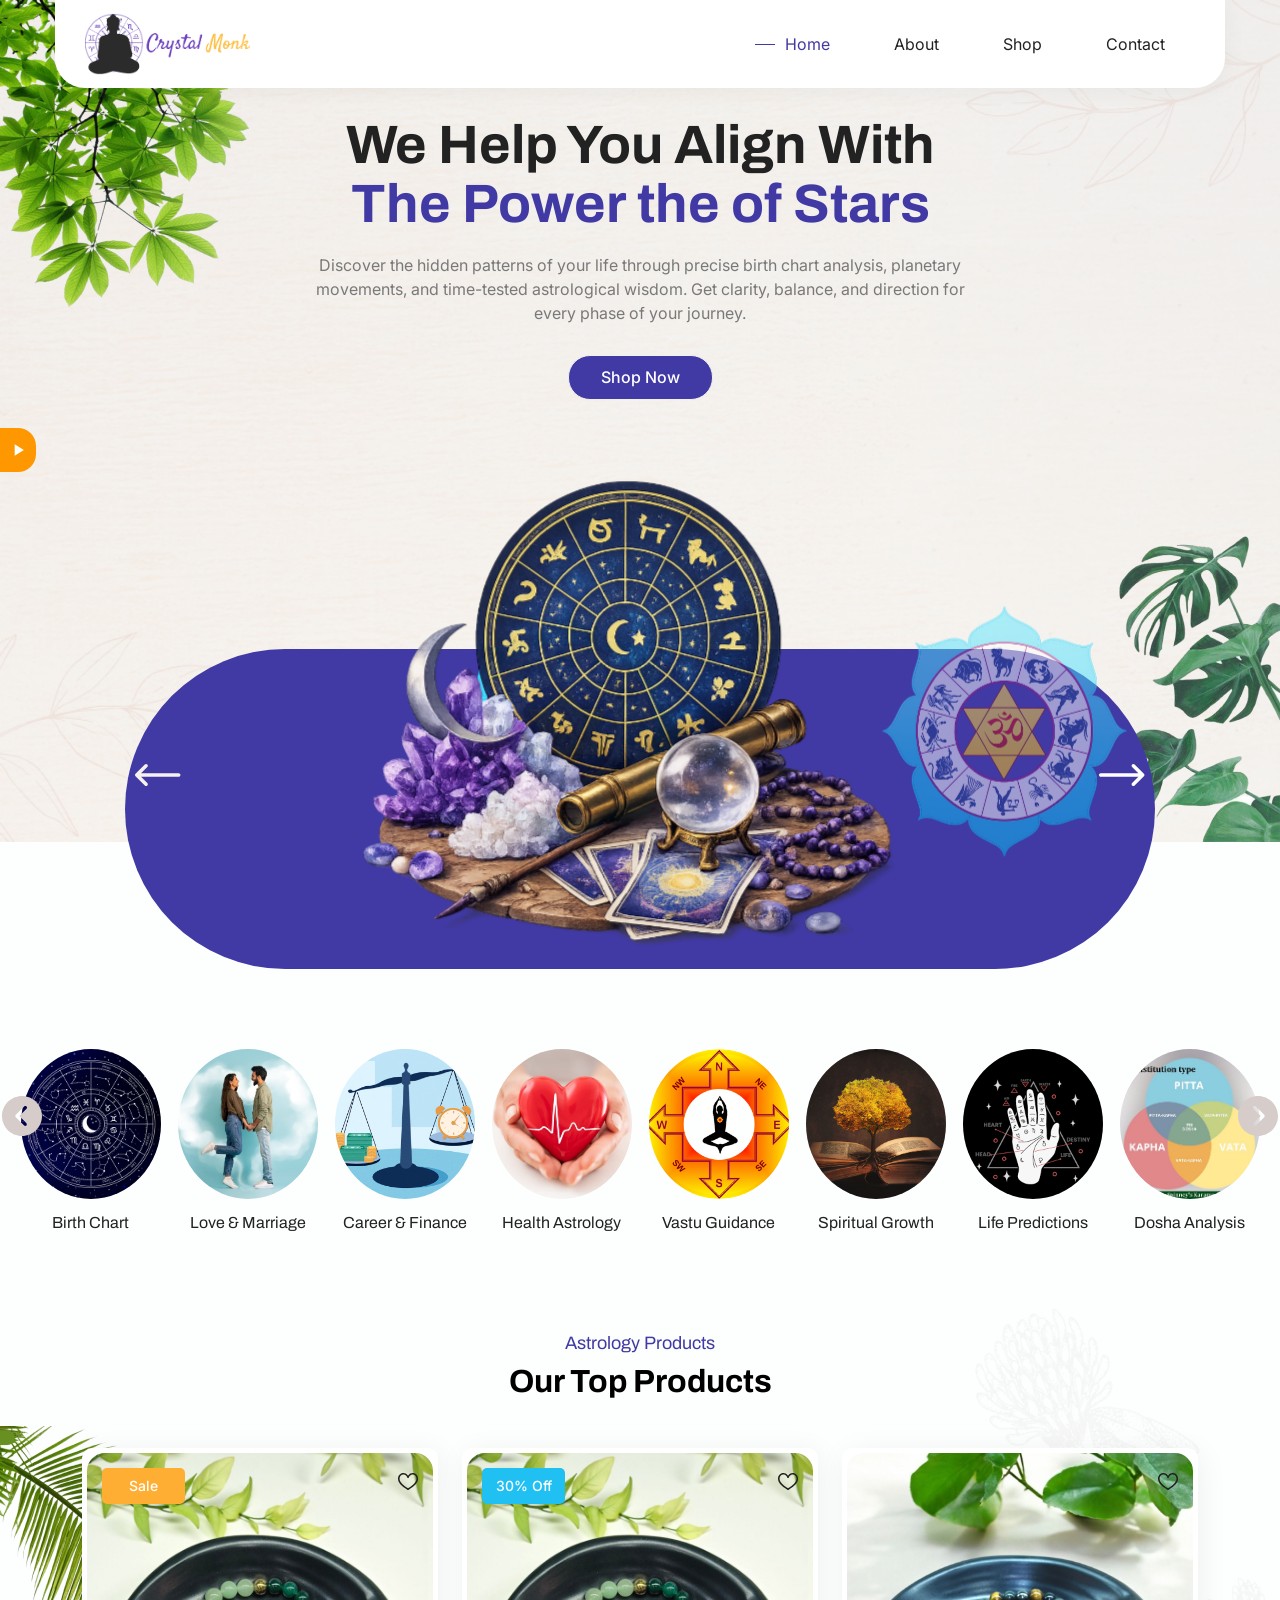
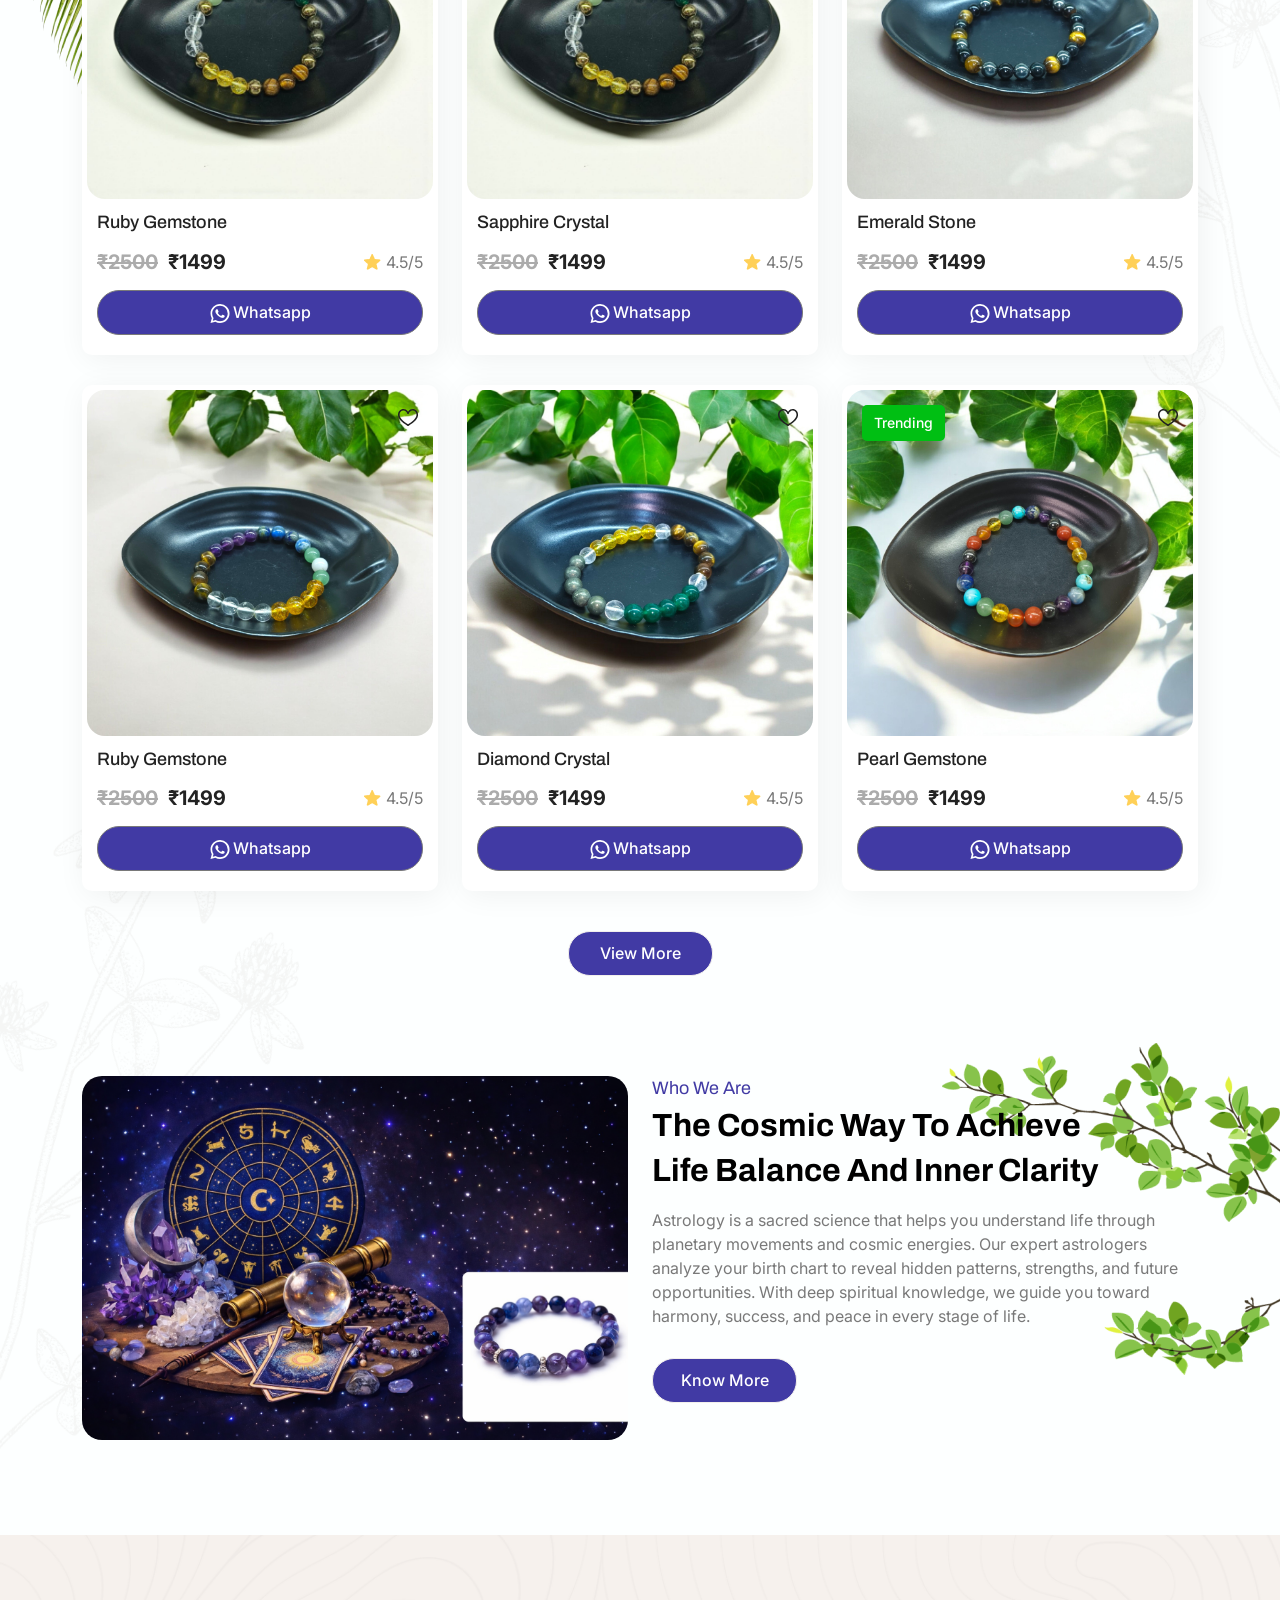
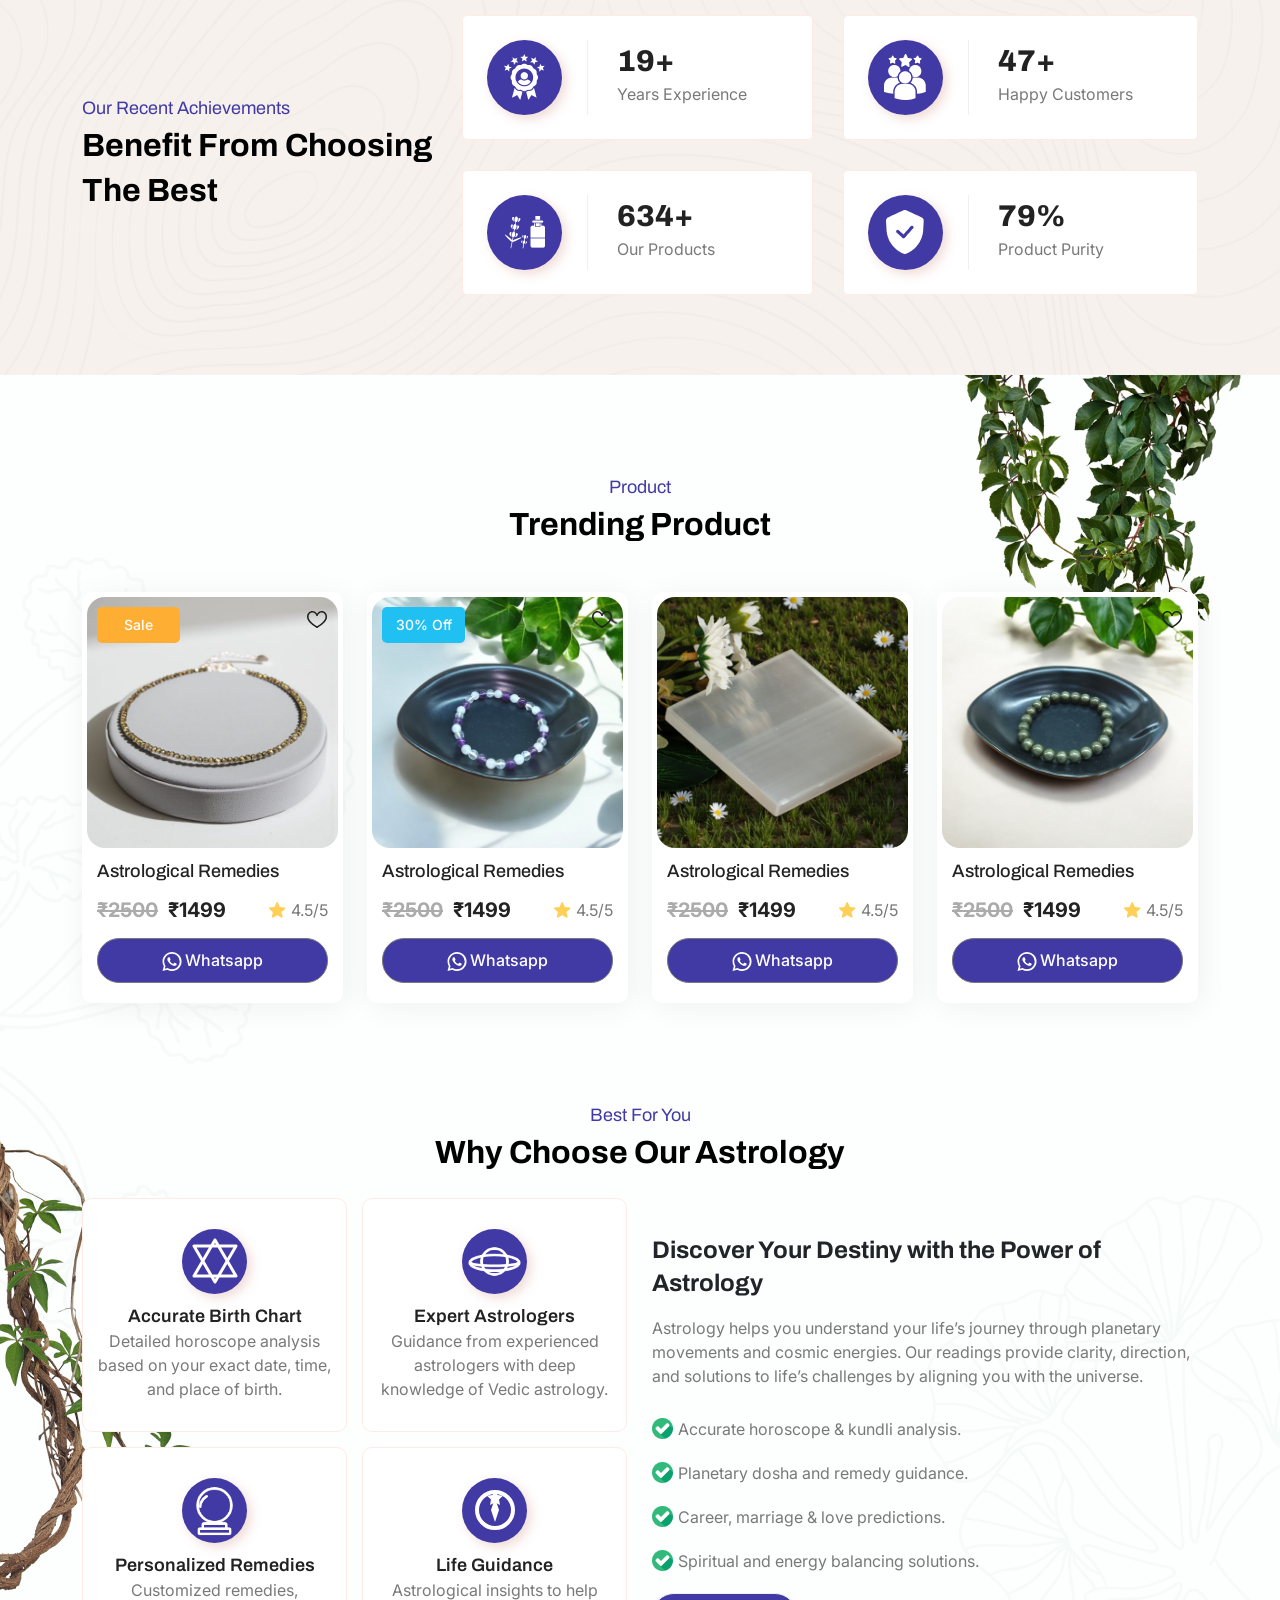
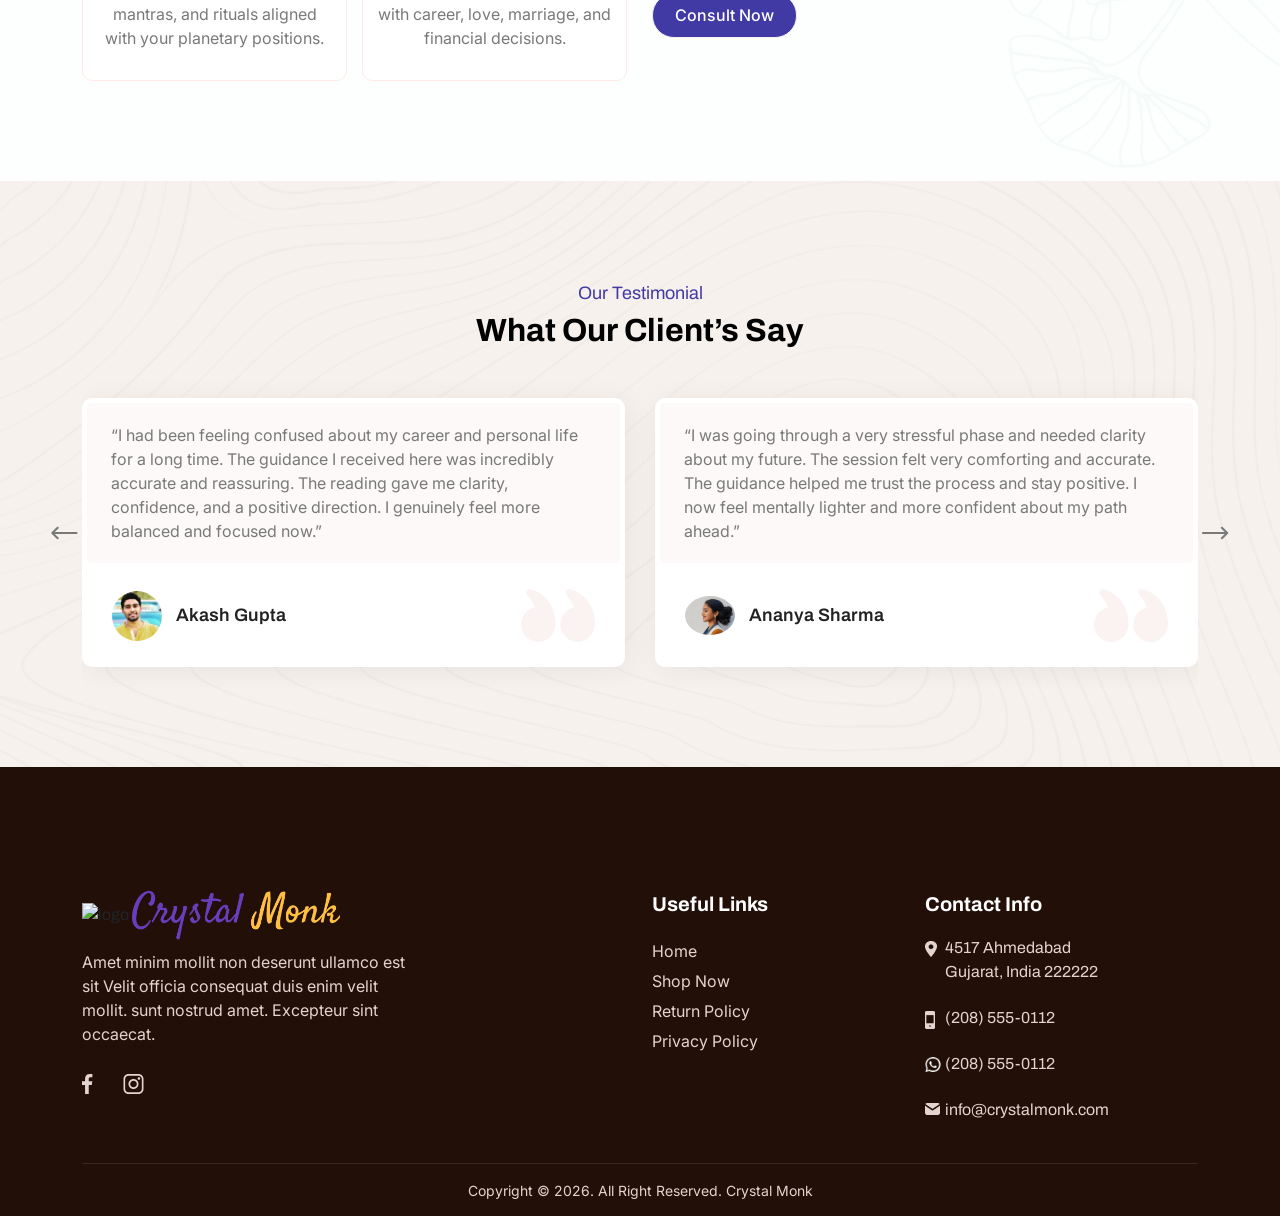
==== index.html @ 5061ca01 "update with css and content" ====
<!DOCTYPE html>
<!-- 
Template Name:crystal Monk HTML5 Website Template
Version: 1.0.0
Author: PixelNX
-->
<!--[if IE 8]> <html lang="en" class="ie8 no-js"> <![endif]-->
<!--[if IE 9]> <html lang="en" class="ie9 no-js"> <![endif]-->
<!--[if !IE]><!-->
<html lang="zxx">

<!-- Begin Head -->

<!-- Mirrored from kamleshyadav.com/html/pure-ayurveda/html/pureayurveda-demo/index.html by HTTrack Website Copier/3.x [XR&CO'2014], Wed, 04 Feb 2026 08:44:35 GMT -->
<head>
    <title>Crystal Monk</title>
    <meta charset="UTF-8">
    <meta name="description" content="Free Web tutorials">
    <meta name="keywords" content="HTML, CSS, JavaScript">
    <meta name="author" content="John Doe">
    <meta name="viewport" content="width=device-width, initial-scale=1.0">
    <!-- font-family  -->
    
    
    <link
        href="https://fonts.googleapis.com/css2?family=Archivo:ital,wght@0,100..900;1,100..900&amp;family=Inter:ital,opsz,wght@0,14..32,100..900;1,14..32,100..900&amp;display=swap"
        rel="stylesheet">
    <!-- custom css link -->
    <link rel="stylesheet" href="assets/css/bootstrap.min.css">
    <link rel="stylesheet" href="assets/css/font-awesome.min.css">
    <link rel="stylesheet" href="assets/css/select2.min.css">
    <link rel="stylesheet" href="assets/css/flatpickr.min.css">
    <link rel="stylesheet" href="assets/css/swiper-bundle.min.css">
    <link rel="stylesheet" href="assets/css/style.css">
    <link rel="stylesheet" href="assets/css/responsive.css">
    <!-- favicon -->
    <link rel="icon" type="image/png" href="assets/images/FAVICON.png">
</head>

<body><a href="https://kamleshyadav.com/cdn-cgi/content?id=thIoc9iPu3rZF3JpXTX8OzBUQ5LprLszk8wqOyzIN0s-1770194672.0053399-1.0.1.1-_4pjplRoPfv3nd8HmKS0o13Mk7hcodhPJppQIH49GNQ" aria-hidden="true" rel="nofollow noopener" style="display: none !important; visibility: hidden !important"></a>
    <!------------- Loader start ----------->
        <div class="ayur-loader">
            <div class="ayur-spin">
                <img src="assets/images/loader.gif" alt="loader">
            </div>
        </div>
    <!------------- Loader End ----------->
    <!------------- Header Section start ----------->
    <div class="ayur-menu-wrapper">
        <div class="container">
            <div class="row align-items-center">
                <div class="col-lg-2 col-md-4 col-sm-5 col-6">
                    <div class="ayur-menu-logo">
                        <a href="index.html"><img src="assets/images/Logo.png"></a>
                    </div>
                </div>
                <div class="col-lg-10 col-md-8 col-sm-7 col-6">
                    <div class="ayur-navmenu-wrapper">
                        <div class="ayur-nav-menu">
                            <ul>
                                <li class="active"><a href="index.html">Home</a></li>
                                <li><a href="#about">About</a></li>
                                <li><a href="shop.html">Shop</a></li>
                                
                                <li><a href="contact.html">Contact</a></li>
                            </ul>
                        </div>
                        <div class="ayur-toggle-btn">
                            <span></span>
                            <span></span>
                            <span></span>
                        </div>
                    </div>
                </div>
            </div>
        </div>
    </div>
    <!------------- Header Section End ----------->
    <!------------- Banner Section start ----------->
    <div class="ayur-banner-section">
        <div class="container">
            <div class="row">
                <div class="col-lg-12 col-md-12 col-sm-12">
                    <div class="ayur-banner-heading">
                        <h1>We Help You Align With <br/> <span> The Power the of Stars</span> </h1>
                        <p>Discover the hidden patterns of your life through precise birth chart analysis, planetary movements, 
                            and time-tested astrological wisdom. Get clarity, balance, and direction for every phase of your journey.</p>
                        <a href="shop.html" class="ayur-btn">Shop Now</a>
                    </div>
                </div>
            </div>
            <div class="row">
                <div class="col-lg-12">
                    <div class="ayur-banner-slider-sec">
                        <div class="swiper ayur-banner-slider" swiper_scale_active>
                            <div class="swiper-wrapper">
                                <div class="swiper-slide">
                                    <div class="ayur-ban-slide">
                                        <img src="assets/images/ban-head-img1.png" alt="headerimage">
                                    </div>
                                </div>
                                <div class="swiper-slide">
                                    <div class="ayur-ban-slide">
                                        <img src="assets/images/footer-left.png" alt="headerimage">
                                    </div>
                                </div>
                                <div class="swiper-slide">
                                    <div class="ayur-ban-slide">
                                        <img src="assets/images/ban-head-img1.png" alt="headerimage">
                                    </div>
                                </div>
                                <div class="swiper-slide">
                                    <div class="ayur-ban-slide">
                                        <img src="assets/images/footer-left.png" alt="headerimage">
                                    </div>
                                </div>
                                <div class="swiper-slide">
                                    <div class="ayur-ban-slide">
                                        <img src="assets/images/ban-head-img1.png" alt="headerimage">
                                    </div>
                                </div>
                            </div>
                            <div class="swiper-button-prev">
                                <svg width="46" height="22" viewBox="0 0 46 22" fill="none"
                                    xmlns="http://www.w3.org/2000/svg">
                                    <path
                                        d="M0.520424 9.74414L0.522022 9.74245L9.79254 0.51664C10.4871 -0.174498 11.6104 -0.171926 12.3017 0.522671C12.9929 1.21718 12.9903 2.34051 12.2958 3.03174L6.07152 9.22581H43.6452C44.6251 9.22581 45.4194 10.0201 45.4194 11C45.4194 11.9799 44.6251 12.7742 43.6452 12.7742H6.07161L12.2957 18.9683C12.9902 19.6595 12.9928 20.7828 12.3016 21.4773C11.6103 22.172 10.4869 22.1744 9.79245 21.4834L0.521931 12.2575L0.520336 12.2559C-0.17453 11.5623 -0.17231 10.4354 0.520424 9.74414Z"
                                        fill="#F6F1ED" />
                                </svg>
                            </div>
                            <div class="swiper-button-next">
                                <svg width="46" height="22" viewBox="0 0 46 22" fill="none"
                                    xmlns="http://www.w3.org/2000/svg">
                                    <path
                                        d="M44.899 9.74414L44.8974 9.74245L35.6269 0.51664C34.9324 -0.174498 33.8091 -0.171926 33.1177 0.522671C32.4265 1.21718 32.4292 2.34051 33.1237 3.03174L39.3479 9.22581H1.77419C0.794307 9.22581 0 10.0201 0 11C0 11.9799 0.794307 12.7742 1.77419 12.7742H39.3478L33.1238 18.9683C32.4293 19.6595 32.4266 20.7828 33.1178 21.4773C33.8091 22.172 34.9326 22.1744 35.627 21.4834L44.8975 12.2575L44.8991 12.2559C45.594 11.5623 45.5917 10.4354 44.899 9.74414Z"
                                        fill="white" />
                                </svg>
                            </div>
                        </div>
                    </div>
                </div>
            </div>
        </div>
        <div class="ayur-ban-leaf">
            <img src="assets/images/ban-leafleft.png" alt="leaf-image">
            <img src="assets/images/ban-leafright.png" alt="leaf-image">
        </div>
    </div>
    <!------------- Banner Section end ----------->
    <!------------- Care Section start ----------->
    <div class="ayur-care-slider-wrapper">
        <div class="container-fluid">
            <div class="ayur-care-slider-sec">
                <div class="swiper ayur-care-slider">
                    <div class="swiper-wrapper">
                        <div class="swiper-slide">
                            <div class="ayur-careslide-box">
                                <div class="ayur-careslider-img">
                                    <img src="assets/images/care-img11.png"alt="img">
                                </div>
                                <h3>Birth Chart</h3>
                            </div>
                        </div>
                        <div class="swiper-slide">
                            <div class="ayur-careslide-box">
                                <div class="ayur-careslider-img">
                                    <img src="assets/images/care-img12.png" alt="img">
                                </div>
                                <h3>Love & Marriage</h3>
                            </div>
                        </div>
                        <div class="swiper-slide">
                            <div class="ayur-careslide-box">
                                <div class="ayur-careslider-img">
                                    <img src="assets/images/care-img13.png" alt="img">
                                </div>
                                <h3>Career & Finance</h3>
                            </div>
                        </div>
                        <div class="swiper-slide">
                            <div class="ayur-careslide-box">
                                <div class="ayur-careslider-img">
                                    <img src="assets/images/care-img14.png" alt="img">
                                </div>
                                <h3>Health Astrology</h3>
                            </div>
                        </div>
                        <div class="swiper-slide">
                            <div class="ayur-careslide-box">
                                <div class="ayur-careslider-img">
                                    <img src="assets/images/care-img15.png" alt="img">
                                </div>
                                <h3>Vastu Guidance</h3>
                            </div>
                        </div>
                        <div class="swiper-slide">
                            <div class="ayur-careslide-box">
                                <div class="ayur-careslider-img">
                                    <img src="assets/images/care-img16.png" alt="img">
                                </div>
                                <h3>Spiritual Growth</h3>
                            </div>
                        </div>
                        <div class="swiper-slide">
                            <div class="ayur-careslide-box">
                                <div class="ayur-careslider-img">
                                    <img src="assets/images/care-img17.png" alt="img">
                                </div>
                                <h3>Life Predictions</h3>
                            </div>
                        </div>
                        <div class="swiper-slide">
                            <div class="ayur-careslide-box">
                                <div class="ayur-careslider-img">
                                    <img src="assets/images/care-img18.png" alt="img">
                                </div>
                                <h3>Dosha Analysis</h3>
                            </div>
                        </div>
                        <div class="swiper-slide">
                            <div class="ayur-careslide-box">
                                <div class="ayur-careslider-img">
                                    <img src="assets/images/care-img11.png" alt="img">
                                </div>
                                <h3>Horoscope</h3>
                            </div>
                        </div>
                        <div class="swiper-slide">
                            <div class="ayur-careslide-box">
                                <div class="ayur-careslider-img">
                                    <img src="assets/images/care-img20.webp" alt="img">
                                </div>
                                <h3>Remedies & Rituals</h3>
                            </div>
                        </div>
                    </div>
                </div>
                <div class="swiper-button-prev">
                    <svg width="40" height="40" viewBox="0 0 40 40" fill="none" xmlns="http://www.w3.org/2000/svg">
                        <path
                            d="M20 0C31.0284 0 40 8.97164 40 20C40 31.0284 31.0284 40 20 40C8.97164 40 0 31.0284 0 20C0 8.97164 8.97164 0 20 0ZM13.8216 21.1784L22.155 29.5116C22.3096 29.6666 22.4932 29.7896 22.6955 29.8734C22.8977 29.9572 23.1145 30.0002 23.3334 30C23.5523 30.0002 23.769 29.9572 23.9712 29.8733C24.1735 29.7895 24.3571 29.6666 24.5117 29.5116C25.1634 28.86 25.1634 27.8066 24.5117 27.155L17.3566 20L24.5116 12.845C25.1633 12.1934 25.1633 11.14 24.5116 10.4884C23.86 9.83672 22.8066 9.83672 22.155 10.4884L13.8216 18.8217C13.17 19.4734 13.17 20.5266 13.8216 21.1784Z"
                            fill="#D6CDCA" />
                    </svg>
                </div>
                <div class="swiper-button-next">
                    <svg width="40" height="40" viewBox="0 0 40 40" fill="none" xmlns="http://www.w3.org/2000/svg">
                        <path
                            d="M20 0C8.97164 0 0 8.97164 0 20C0 31.0284 8.97164 40 20 40C31.0284 40 40 31.0284 40 20C40 8.97164 31.0284 0 20 0ZM26.1784 21.1784L17.845 29.5116C17.6904 29.6666 17.5068 29.7896 17.3045 29.8734C17.1023 29.9572 16.8855 30.0002 16.6666 30C16.4477 30.0002 16.231 29.9572 16.0288 29.8733C15.8265 29.7895 15.6429 29.6666 15.4883 29.5116C14.8366 28.86 14.8366 27.8066 15.4883 27.155L22.6434 20L15.4884 12.845C14.8367 12.1934 14.8367 11.14 15.4884 10.4884C16.14 9.83672 17.1934 9.83672 17.845 10.4884L26.1784 18.8217C26.83 19.4734 26.83 20.5266 26.1784 21.1784Z"
                            fill="#CD8973" />
                    </svg>
                </div>
            </div>
        </div>
    </div>
    <!------------- Care Section end ----------->
    <!------------- Top Product Section start ----------->
    <div id="shop" class="ayur-bgcover ayur-topproduct-sec">
        <div class="container">
            <div class="row">
                <div class="col-lg-12 col-md-12 col-sm-12">
                    <div class="ayur-heading-wrap">
                        <h5>Astrology Products</h5>
                        <h3>Our Top Products</h3>
                    </div>
                </div>
            </div>
            <div class="row">
                <div class="col-lg-4 col-md-6 col-sm-6">
                    <div class="ayur-tpro-box">
                        <div class="ayur-tpro-img">
                            <img src="assets/images/product-img7.jpg" alt="img">
                            <div class="ayur-tpro-sale">
                                <p>Sale</p>
                                <div class="ayur-tpro-like">
                                    <a href="javascript:void(0)" class="ayur-tpor-click">
                                        <img src="assets/images/like.svg" class="unlike" />
                                        <img src="assets/images/like-fill.svg" class="like" />
                                    </a>
                                </div>
                            </div>
                        </div>
                        <div class="ayur-tpro-text">
                            <h3><a href="shop-single.html">Ruby Gemstone</a></h3>
                            <div class="ayur-tpro-price">
                                <p><del>₹2500</del>₹1499</p>
                                <div class="ayur-tpro-star">
                                    <img src="assets/images/star-icon.png" alt="star">
                                    <p>4.5/5</p>
                                </div>
                            </div>

                            <div class="ayur-tpro-btn">
                                <a href="cart.html" class="ayur-btn">
                                    <span>
                                        <img src="assets/images/wa-icon.png" alt="whatsapp">
                                    </span>
                                    Whatsapp
                                </a>
                            </div>
                        </div>
                    </div>
                </div>
                <div class="col-lg-4 col-md-6 col-sm-6">
                    <div class="ayur-tpro-box">
                        <div class="ayur-tpro-img">
                            <img src="assets/images/product-img8.jpg" alt="img">
                            <div class="ayur-tpro-sale ayur-tpro-sale-off">
                                <p>30% Off</p>
                                <div class="ayur-tpro-like">
                                    <a href="javascript:void(0)" class="ayur-tpor-click">
                                        <img src="assets/images/like.svg" class="unlike" />
                                        <img src="assets/images/like-fill.svg" class="like" />
                                    </a>
                                </div>
                            </div>
                        </div>
                        <div class="ayur-tpro-text">
                            <h3><a href="shop-single.html">Sapphire Crystal</a></h3>
                            <div class="ayur-tpro-price">
                                <p><del>₹2500</del>₹1499</p>
                                <div class="ayur-tpro-star">
                                    <img src="assets/images/star-icon.png" alt="star">
                                    <p>4.5/5</p>
                                </div>
                            </div>
                            <div class="ayur-tpro-btn">
                                <a href="cart.html" class="ayur-btn">
                                    <span>
                                        <img src="assets/images/wa-icon.png" alt="whatsapp">
                                    </span>
                                    Whatsapp
                                </a>
                            </div>
                        </div>
                    </div>
                </div>
                <div class="col-lg-4 col-md-6 col-sm-6">
                    <div class="ayur-tpro-box">
                        <div class="ayur-tpro-img">
                            <img src="assets/images/product-img9.jpg" alt="img">
                            <div class="ayur-tpro-sale ayur-tpro-sale-star">
                                <div class="ayur-tpro-like" class="ayur-tpor-click">
                                    <a href="javascript:void(0)">
                                        <img src="assets/images/like.svg" class="unlike" />
                                        <img src="assets/images/like-fill.svg" class="like" />
                                    </a>
                                </div>
                            </div>
                        </div>
                        <div class="ayur-tpro-text">
                            <h3><a href="shop-single.html">Emerald Stone</a></h3>
                            <div class="ayur-tpro-price">
                                <p><del>₹2500</del>₹1499</p>
                                <div class="ayur-tpro-star">
                                    <img src="assets/images/star-icon.png" alt="star">
                                    <p>4.5/5</p>
                                </div>
                            </div>
                            <div class="ayur-tpro-btn">
                                <a href="cart.html" class="ayur-btn">
                                    <span>
                                        <img src="assets/images/wa-icon.png" alt="whatsapp">
                                    </span>
                                    Whatsapp
                                </a>
                            </div>
                        </div>
                    </div>
                </div>
                <div class="col-lg-4 col-md-6 col-sm-6">
                    <div class="ayur-tpro-box">
                        <div class="ayur-tpro-img">
                            <img src="assets/images/product-img10.jpg" alt="img">
                            <div class="ayur-tpro-sale ayur-tpro-sale-star">
                                <div class="ayur-tpro-like">
                                    <a href="javascript:void(0)" class="ayur-tpor-click">
                                        <img src="assets/images/like.svg" class="unlike" />
                                        <img src="assets/images/like-fill.svg" class="like" />
                                    </a>
                                </div>
                            </div>
                        </div>
                        <div class="ayur-tpro-text">
                            <h3><a href="shop-single.html">Ruby Gemstone</a></h3>
                            <div class="ayur-tpro-price">
                                <p><del>₹2500</del>₹1499</p>
                                <div class="ayur-tpro-star">
                                    <img src="assets/images/star-icon.png" alt="star">
                                    <p>4.5/5</p>
                                </div>
                            </div>
                            <div class="ayur-tpro-btn">
                                <a href="cart.html" class="ayur-btn">
                                    <span>
                                        <img src="assets/images/wa-icon.png" alt="whatsapp">
                                    </span>
                                    Whatsapp
                                </a>
                            </div>
                        </div>
                    </div>
                </div>
                <div class="col-lg-4 col-md-6 col-sm-6">
                    <div class="ayur-tpro-box">
                        <div class="ayur-tpro-img">
                            <img src="assets/images/product-img11.jpg" alt="img">
                            <div class="ayur-tpro-sale ayur-tpro-sale-star">
                                <div class="ayur-tpro-like">
                                    <a href="javascript:void(0)" class="ayur-tpor-click">
                                        <img src="assets/images/like.svg" class="unlike" />
                                        <img src="assets/images/like-fill.svg" class="like" />
                                    </a>
                                </div>
                            </div>
                        </div>
                        <div class="ayur-tpro-text">
                            <h3><a href="shop-single.html">Diamond Crystal</a></h3>
                            <div class="ayur-tpro-price">
                                <p><del>₹2500</del>₹1499</p>
                                <div class="ayur-tpro-star">
                                    <img src="assets/images/star-icon.png" alt="star">
                                    <p>4.5/5</p>
                                </div>
                            </div>
                            <div class="ayur-tpro-btn">
                                <a href="cart.html" class="ayur-btn">
                                    <span>
                                        <img src="assets/images/wa-icon.png" alt="whatsapp">
                                    </span>
                                    Whatsapp
                                </a>
                            </div>
                        </div>
                    </div>
                </div>
                <div class="col-lg-4 col-md-6 col-sm-6">
                    <div class="ayur-tpro-box">
                        <div class="ayur-tpro-img">
                            <img src="assets/images/product-img12.jpg" alt="img">
                            <div class="ayur-tpro-sale ayur-tpro-sale-trend">
                                <p>Trending</p>
                                <div class="ayur-tpro-like">
                                    <a href="javascript:void(0)" class="ayur-tpor-click">
                                        <img src="assets/images/like.svg" class="unlike" />
                                        <img src="assets/images/like-fill.svg" class="like" />
                                    </a>
                                </div>
                            </div>
                        </div>
                        <div class="ayur-tpro-text">
                            <h3><a href="shop-single.html">Pearl Gemstone</a></h3>
                            <div class="ayur-tpro-price">
                                <p><del>₹2500</del>₹1499</p>
                                <div class="ayur-tpro-star">
                                    <img src="assets/images/star-icon.png" alt="star">
                                    <p>4.5/5</p>
                                </div>
                            </div>
                            <div class="ayur-tpro-btn">
                                <a href="cart.html" class="ayur-btn">
                                    <span>
                                        <img src="assets/images/wa-icon.png" alt="whatsapp">
                                    </span>
                                    Whatsapp
                                </a>
                            </div>
                        </div>
                    </div>
                </div>
                <div class="col-lg-12 col-md-12 col-sm-12">
                    <div class="ayur-tpro-viewbtn">
                        <a href="shop.html" class="ayur-btn">View More</a>
                    </div>
                </div>
            </div>
        </div>
        <div class="ayur-bgshape ayur-tpro-bgshape">
            <img src="assets/images/bg-shape1.png" alt="img" />
            <img src="assets/images/bg-leaf1.png" alt="img" />
        </div>
    </div>
    <!------------- Top Product Section end ----------->
    <!------------- About Section start ----------->
    <div class="ayur-bgcover ayur-about-sec" id="about">
        <div class="container">
            <div class="row">
                <div class="col-lg-6 col-md-12 col-sm-12">
                    <div class="ayur-about-img">
                        <img src="assets/images/about-image.png" alt="img" data-tilt data-tilt-max="10"
                            data-tilt-speed="1000" data-tilt-perspective="1000" />
                    </div>
                </div>
                <div class="col-lg-6 col-md-12 col-sm-12">
                    <div class="ayur-heading-wrap ayur-about-head">
                        <h5>Who We Are</h5>
                        <h3>The Cosmic Way To Achieve <br> Life Balance And Inner Clarity</h3>
                        <p>Astrology is a sacred science that helps you understand life through planetary movements and cosmic energies.
                             Our expert astrologers analyze your birth chart to reveal hidden patterns, strengths, and future opportunities. 
                             With deep spiritual knowledge, we guide you toward harmony, success, and peace in every stage of life.</p>
                        <a href="about.html" class="ayur-btn">Know More</a>
                    </div>
                </div>
            </div>
        </div>
        <div class="ayur-bgshape ayur-about-bgshape">
            <img src="assets/images/bg-shape2.png" alt="img" />
            <img src="assets/images/bg-leaf2.png" alt="img" />
        </div>
    </div>
    <!------------- About Section end ----------->
    <!------------- Achievment Section start ----------->
    <div class="ayur-bgcover ayur-achievement-sec">
        <div class="container">
            <div class="row  align-items-center">
                <div class="col-lg-4 col-md-12 col-sm-12">
                    <div class="ayur-heading-wrap ayur-heading-left">
                        <h5>Our Recent Achievements</h5>
                        <h3>Benefit From Choosing The Best</h3>
                    </div>
                </div>
                <div class="col-lg-8 col-md-12 col-sm-12">
                    <div class="ayur-achieve-box-wrapper">
                        <div class="ayur-achieve-box">
                            <div class="ayur-achieve-icon">
                                <img src="assets/images/achieve-icon1.png" alt="icon">
                            </div>
                            <div class="ayur-achieve-text">
                                <h2 class="ayur-counting" data-to="25">25</h2>
                                <p>Years Experience</p>
                            </div>
                        </div>
                        <div class="ayur-achieve-box">
                            <div class="ayur-achieve-icon">
                                <img src="assets/images/achieve-icon2.png" alt="icon">
                            </div>
                            <div class="ayur-achieve-text">
                                <h2 class="ayur-counting" data-to="60">60 +</h2>
                                <p>Happy Customers</p>
                            </div>
                        </div>
                        <div class="ayur-achieve-box">
                            <div class="ayur-achieve-icon">
                                <img src="assets/images/achieve-icon3.png" alt="icon">
                            </div>
                            <div class="ayur-achieve-text">
                                <h2 class="ayur-counting" data-to="800">800 +</h2>
                                <p>Our Products</p>
                            </div>
                        </div>
                        <div class="ayur-achieve-box">
                            <div class="ayur-achieve-icon">
                                <img src="assets/images/achieve-icon4.png" alt="icon">
                            </div>
                            <div class="ayur-achieve-text">
                                <h2 class="ayur-counting percent" data-to="100%">100%</h2>
                                <p>Product Purity</p>
                            </div>
                        </div>
                    </div>
                </div>
            </div>
        </div>
    </div>
    <!------------- Achievment Section end ----------->
    <!------------- Trending Product Section start ----------->
    <div class="ayur-bgcover ayur-trenproduct-sec">
        <div class="container">
            <div class="row">
                <div class="col-lg-12 col-md-12 col-sm-12">
                    <div class="ayur-heading-wrap">
                        <h5>Product</h5>
                        <h3>Trending Product</h3>
                    </div>
                </div>
            </div>
            <div class="row">
                <div class="col-lg-3 col-md-6 col-sm-6">
                    <div class="ayur-tpro-box ayur-trepro-box">
                        <div class="ayur-tpro-img">
                            <img src="assets/images/tren-pro5.jpg" alt="img">
                            <div class="ayur-tpro-sale">
                                <p>Sale</p>
                                <div class="ayur-tpro-like">
                                    <a href="javascript:void(0)" class="ayur-tpor-click">
                                        <img src="assets/images/like.svg" class="unlike" />
                                        <img src="assets/images/like-fill.svg" class="like" />
                                    </a>
                                </div>
                            </div>
                        </div>
                        <div class="ayur-tpro-text">
                            <h3><a href="shop-single.html">Astrological Remedies</a></h3>
                            <div class="ayur-tpro-price">
                                <p><del>₹2500</del>₹1499</p>
                                <div class="ayur-tpro-star">
                                    <img src="assets/images/star-icon.png" alt="star">
                                    <p>4.5/5</p>
                                </div>
                            </div>

                            <div class="ayur-tpro-btn">
                                <a href="cart.html" class="ayur-btn">
                                    <span>
                                        <img src="assets/images/wa-icon.png" alt="whatsapp">
                                    </span>
                                    Whatsapp
                                </a>
                            </div>
                        </div>
                    </div>
                </div>
                <div class="col-lg-3 col-md-6 col-sm-6">
                    <div class="ayur-tpro-box ayur-trepro-box">
                        <div class="ayur-tpro-img">
                            <img src="assets/images/tren-pro6.jpg" alt="img">
                            <div class="ayur-tpro-sale ayur-tpro-sale-off">
                                <p>30% Off</p>
                                <div class="ayur-tpro-like">
                                    <a href="javascript:void(0)" class="ayur-tpor-click">
                                        <img src="assets/images/like.svg" class="unlike" />
                                        <img src="assets/images/like-fill.svg" class="like" />
                                    </a>
                                </div>
                            </div>
                        </div>
                        <div class="ayur-tpro-text">
                            <h3><a href="shop-single.html">Astrological Remedies</a></h3>
                            <div class="ayur-tpro-price">
                                <p><del>₹2500</del>₹1499</p>
                                <div class="ayur-tpro-star">
                                    <img src="assets/images/star-icon.png" alt="star">
                                    <p>4.5/5</p>
                                </div>
                            </div>

                            <div class="ayur-tpro-btn">
                                <a href="cart.html" class="ayur-btn">
                                    <span>
                                        <img src="assets/images/wa-icon.png" alt="whatsapp">
                                    </span>
                                    Whatsapp
                                </a>
                            </div>
                        </div>
                    </div>
                </div>
                <div class="col-lg-3 col-md-6 col-sm-6">
                    <div class="ayur-tpro-box ayur-trepro-box">
                        <div class="ayur-tpro-img">
                            <img src="assets/images/tren-pro7.jpg" alt="img">
                            <div class="ayur-tpro-sale ayur-tpro-sale-star">
                                <div class="ayur-tpro-like">
                                    <a href="javascript:void(0)" class="ayur-tpor-click">
                                        <img src="assets/images/like.svg" class="unlike" />
                                        <img src="assets/images/like-fill.svg" class="like" />
                                    </a>
                                </div>
                            </div>
                        </div>
                        <div class="ayur-tpro-text">
                            <h3><a href="shop-single.html">Astrological Remedies</a></h3>
                            <div class="ayur-tpro-price">
                                <p><del>₹2500</del>₹1499</p>
                                <div class="ayur-tpro-star">
                                    <img src="assets/images/star-icon.png" alt="star">
                                    <p>4.5/5</p>
                                </div>
                            </div>

                            <div class="ayur-tpro-btn">
                                <a href="cart.html" class="ayur-btn">
                                    <span>
                                        <img src="assets/images/wa-icon.png" alt="whatsapp">
                                    </span>
                                    Whatsapp
                                </a>
                            </div>
                        </div>
                    </div>
                </div>
                <div class="col-lg-3 col-md-6 col-sm-6">
                    <div class="ayur-tpro-box ayur-trepro-box">
                        <div class="ayur-tpro-img">
                            <img src="assets/images/tren-pro8.jpg" alt="img">
                            <div class="ayur-tpro-sale ayur-tpro-sale-star">
                                <div class="ayur-tpro-like">
                                    <a href="javascript:void(0)" class="ayur-tpor-click">
                                        <img src="assets/images/like.svg" class="unlike" />
                                        <img src="assets/images/like-fill.svg" class="like" />
                                    </a>
                                </div>
                            </div>
                        </div>
                        <div class="ayur-tpro-text">
                            <h3><a href="shop-single.html">Astrological Remedies</a></h3>
                            <div class="ayur-tpro-price">
                                <p><del>₹2500</del>₹1499</p>
                                <div class="ayur-tpro-star">
                                    <img src="assets/images/star-icon.png" alt="star">
                                    <p>4.5/5</p>
                                </div>
                            </div>

                            <div class="ayur-tpro-btn">
                                <a href="cart.html" class="ayur-btn">
                                    <span>
                                        <img src="assets/images/wa-icon.png" alt="whatsapp">
                                    </span>
                                    Whatsapp
                                </a>
                            </div>
                        </div>
                    </div>
                </div>
            </div>
        </div>
        <div class="ayur-bgshape ayur-trenpro-bgshape">
            <img src="assets/images/bg-shape3.png" alt="img" />
            <img src="assets/images/bg-leaf3.png" alt="img" />
        </div>
    </div>
    <!------------- Trending Product Section end ----------->
    <!------------- Why Section start ----------->
    <div class="ayur-bgcover ayur-why-sec">
        <div class="container">
            <div class="row">
                <div class="col-lg-12 col-md-12 col-sm-12">
                    <div class="ayur-heading-wrap ayur-why-head">
                        <h5>Best For You</h5>
                        <h3>Why Choose Our Astrology</h3>
                    </div>
                </div>
            </div>
            <div class="row align-items-center">
                <div class="col-lg-6 col-md-12 col-sm-12">
                    <div class="ayur-why-secbox">
                        <div class="ayur-why-box">
                            <div class="ayur-why-boxicon">
                                <img width="50" src="assets/images/why-image1.png" alt="icon" />
                            </div>
                            <div class="ayur-why-boxtext">
                                <h4>Accurate Birth Chart</h4>
                                <p>Detailed horoscope analysis based on your exact date, time, and place of birth.</p>
                            </div>
                        </div>
                        <div class="ayur-why-box">
                            <div class="ayur-why-boxicon">
                                <img src="assets/images/why-image2.png" alt="icon" />
                            </div>
                            <div class="ayur-why-boxtext">
                                <h4>Expert Astrologers</h4>
                                <p>Guidance from experienced astrologers with deep knowledge of Vedic astrology.</p>
                            </div>
                        </div>
                        <div class="ayur-why-box">
                            <div class="ayur-why-boxicon">
                                <img src="assets/images/why-image3.png" alt="icon" />
                            </div>
                            <div class="ayur-why-boxtext">
                                <h4>Personalized Remedies</h4>
                                <p>Customized remedies, mantras, and rituals aligned with your planetary positions.</p>
                            </div>
                        </div>
                        <div class="ayur-why-box">
                            <div class="ayur-why-boxicon">
                                <img src="assets/images/why-image4.png" alt="icon" />
                            </div>
                            <div class="ayur-why-boxtext">
                                <h4>Life Guidance</h4>
                                <p>Astrological insights to help with career, love, marriage, and financial decisions.</p>
                            </div>
                        </div>
                    </div>
                </div>
                <div class="col-lg-6 col-md-12 col-sm-12">
                    <div class="ayur-why-textheading">
                        <h3>Discover Your Destiny with the Power of Astrology</h3>
                        <p>Astrology helps you understand your life’s journey through planetary movements and cosmic energies. 
                            Our readings provide clarity, direction, and solutions to life’s challenges by aligning you with the universe.</p>
                        <ul>
                            <li>
                                <img src="assets/images/tick.png" alt="icon">
                                <p>Accurate horoscope & kundli analysis.</p>
                            </li>
                            <li>
                                <img src="assets/images/tick.png" alt="icon">
                                <p>Planetary dosha and remedy guidance.</p>
                            </li>
                            <li>
                                <img src="assets/images/tick.png" alt="icon">
                                <p>Career, marriage & love predictions.</p>
                            </li>
                            <li>
                                <img src="assets/images/tick.png" alt="icon">
                                <p>Spiritual and energy balancing solutions.</p>
                            </li>
                        </ul>
                        <!-- <p></p> -->
                        <div class="ayur-why-btn">
                            <a href="services.html" class="ayur-btn">Consult Now</a>
                        </div>
                    </div>
                </div>
                <!-- <div class="col-lg-12 col-md-12 col-sm-12">
                    <div class="ayur-video-section">
                        <div class="ayur-video-img">
                            <img src="assets/images/video-bg.png" alt="img">
                            <a href="javascript:void(0)" class="ayur-video-playicon" id="popup">
                                <img src="assets/images/play-icon.svg" alt="icon">
                            </a>
                            <div id="videoPopup1" class="ayur-popup">
                                <div class="ayur-popup-content">
                                    <span class="close" id="close">×</span>
                                    <iframe src="https://www.youtube.com/embed/hJTmi9euoNg" frameborder="0"
                                        allowfullscreen=""></iframe>
                                </div>
                            </div>
                        </div>
                    </div>
                </div> -->
            </div>
        </div>
        <div class="ayur-bgshape ayur-why-bgshape">
            <img src="assets/images/bg-shape4.png" alt="img" />
            <img src="assets/images/bg-leaf4.png" alt="img" />
        </div>
    </div>
    <!------------- Why Section end ----------->
    <!------------- Testimonial Section start ----------->
    <div class="ayur-bgcover ayur-testimonial-sec">
        <div class="container">
            <div class="row">
                <div class="col-lg-12 col-md-12 col-sm-12">
                    <div class="ayur-heading-wrap ayur-test-head">
                        <h5>Our Testimonial</h5>
                        <h3>What Our Client’s Say</h3>
                    </div>
                </div>
            </div>
            <div class="ayur-testimonial-section">
                <div class="swiper ayur-testimonial-slider">
                    <div class="swiper-wrapper">
                        <div class="swiper-slide">
                            <div class="ayur-test-box">
                                <div class="ayur-test-text">
                                    <p>“The consultation was calm, insightful, and deeply meaningful. Every prediction and suggestion resonated with my 
                                        current life situation. It helped me understand myself better and make important decisions with confidence. 
                                        Highly recommended for anyone seeking inner clarity.”</p>
                                </div>
                                <div class="ayur-test-namesec">
                                    <div class="ayur-testname">
                                        <img src="assets/images/test-image2.png" alt="image">
                                        <h3>Khushi Patel</h3>
                                    </div>
                                    <div class="ayur-testquote">
                                        <svg width="74" height="53" viewBox="0 0 74 53" fill="none"
                                            xmlns="http://www.w3.org/2000/svg">
                                            <path opacity="0.1"
                                                d="M13.8133 18.3798C12.1853 14.2231 9.62 10.1164 6.19133 6.16C5.106 4.90796 4.958 3.10504 5.846 1.70277C6.53667 0.600975 7.67133 0 8.90467 0C9.25 0 9.59533 0.0250397 9.94067 0.150242C17.1927 2.30374 34.1387 9.94113 34.6073 34.4309C34.78 43.8712 27.972 51.9844 19.1167 52.9109C14.208 53.4117 9.324 51.784 5.698 48.4787C3.90464 46.8276 2.47128 44.8141 1.48999 42.5673C0.508697 40.3205 0.0011672 37.8902 0 35.4325C0 27.1691 5.772 19.9324 13.8133 18.3798ZM58.4847 52.9109C53.6007 53.4117 48.7167 51.784 45.0907 48.4787C43.2972 46.8277 41.8638 44.8142 40.8824 42.5674C39.9011 40.3206 39.3937 37.8902 39.3927 35.4325C39.3927 27.1691 45.1647 19.9324 53.206 18.3798C51.578 14.2231 49.0127 10.1164 45.584 6.16C44.4987 4.90796 44.3507 3.10504 45.2387 1.70277C45.9293 0.600975 47.064 0 48.2973 0C48.6427 0 48.988 0.0250397 49.3333 0.150242C56.5853 2.30374 73.5313 9.94113 74 34.4309V34.7815C74 44.0715 67.266 51.9844 58.4847 52.9109Z"
                                                fill="#CD8973" />
                                        </svg>
                                    </div>
                                </div>
                            </div>
                        </div>
                        <div class="swiper-slide">
                            <div class="ayur-test-box">
                                <div class="ayur-test-text">
                                    <p>“I had been feeling confused about my career and personal life for a long time. The guidance I received here was 
                                        incredibly accurate and reassuring. The reading gave me clarity, confidence, and a positive direction. I genuinely 
                                        feel more balanced and focused now.”</p>
                                </div>
                                <div class="ayur-test-namesec">
                                    <div class="ayur-testname">
                                        <img src="assets/images/test-image1.png" alt="image">
                                        <h3>Akash Gupta</h3>
                                    </div>
                                    <div class="ayur-testquote">
                                        <svg width="74" height="53" viewBox="0 0 74 53" fill="none"
                                            xmlns="http://www.w3.org/2000/svg">
                                            <path opacity="0.1"
                                                d="M13.8133 18.3798C12.1853 14.2231 9.62 10.1164 6.19133 6.16C5.106 4.90796 4.958 3.10504 5.846 1.70277C6.53667 0.600975 7.67133 0 8.90467 0C9.25 0 9.59533 0.0250397 9.94067 0.150242C17.1927 2.30374 34.1387 9.94113 34.6073 34.4309C34.78 43.8712 27.972 51.9844 19.1167 52.9109C14.208 53.4117 9.324 51.784 5.698 48.4787C3.90464 46.8276 2.47128 44.8141 1.48999 42.5673C0.508697 40.3205 0.0011672 37.8902 0 35.4325C0 27.1691 5.772 19.9324 13.8133 18.3798ZM58.4847 52.9109C53.6007 53.4117 48.7167 51.784 45.0907 48.4787C43.2972 46.8277 41.8638 44.8142 40.8824 42.5674C39.9011 40.3206 39.3937 37.8902 39.3927 35.4325C39.3927 27.1691 45.1647 19.9324 53.206 18.3798C51.578 14.2231 49.0127 10.1164 45.584 6.16C44.4987 4.90796 44.3507 3.10504 45.2387 1.70277C45.9293 0.600975 47.064 0 48.2973 0C48.6427 0 48.988 0.0250397 49.3333 0.150242C56.5853 2.30374 73.5313 9.94113 74 34.4309V34.7815C74 44.0715 67.266 51.9844 58.4847 52.9109Z"
                                                fill="#CD8973" />
                                        </svg>
                                    </div>
                                </div>
                            </div>
                        </div>
                        <div class="swiper-slide">
                            <div class="ayur-test-box">
                                <div class="ayur-test-text">
                                    <p>“I was going through a very stressful phase and needed clarity about my future. The session felt very comforting and 
                                        accurate. The guidance helped me trust the process and stay positive. I now feel mentally lighter and more confident
                                         about my path ahead.”</p>
                                </div>
                                <div class="ayur-test-namesec">
                                    <div class="ayur-testname">
                                        <img src="assets/images/test-image2.png" alt="image">
                                        <h3>Ananya Sharma</h3>
                                    </div>
                                    <div class="ayur-testquote">
                                        <svg width="74" height="53" viewBox="0 0 74 53" fill="none"
                                            xmlns="http://www.w3.org/2000/svg">
                                            <path opacity="0.1"
                                                d="M13.8133 18.3798C12.1853 14.2231 9.62 10.1164 6.19133 6.16C5.106 4.90796 4.958 3.10504 5.846 1.70277C6.53667 0.600975 7.67133 0 8.90467 0C9.25 0 9.59533 0.0250397 9.94067 0.150242C17.1927 2.30374 34.1387 9.94113 34.6073 34.4309C34.78 43.8712 27.972 51.9844 19.1167 52.9109C14.208 53.4117 9.324 51.784 5.698 48.4787C3.90464 46.8276 2.47128 44.8141 1.48999 42.5673C0.508697 40.3205 0.0011672 37.8902 0 35.4325C0 27.1691 5.772 19.9324 13.8133 18.3798ZM58.4847 52.9109C53.6007 53.4117 48.7167 51.784 45.0907 48.4787C43.2972 46.8277 41.8638 44.8142 40.8824 42.5674C39.9011 40.3206 39.3937 37.8902 39.3927 35.4325C39.3927 27.1691 45.1647 19.9324 53.206 18.3798C51.578 14.2231 49.0127 10.1164 45.584 6.16C44.4987 4.90796 44.3507 3.10504 45.2387 1.70277C45.9293 0.600975 47.064 0 48.2973 0C48.6427 0 48.988 0.0250397 49.3333 0.150242C56.5853 2.30374 73.5313 9.94113 74 34.4309V34.7815C74 44.0715 67.266 51.9844 58.4847 52.9109Z"
                                                fill="#CD8973" />
                                        </svg>
                                    </div>
                                </div>
                            </div>
                        </div>
                    </div>
                </div>
                <div class="swiper-button-prev">
                    <svg width="34" height="16" viewBox="0 0 34 16" fill="none" xmlns="http://www.w3.org/2000/svg">
                        <path
                            d="M0.765606 7.08664L0.766766 7.08542L7.50896 0.375738C8.01406 -0.126907 8.83103 -0.125037 9.33381 0.380125C9.83652 0.885222 9.83458 1.70219 9.32948 2.2049L4.80277 6.70968H32.1291C32.8418 6.70968 33.4194 7.28735 33.4194 8C33.4194 8.71265 32.8418 9.29032 32.1291 9.29032H4.80283L9.32942 13.7951C9.83451 14.2978 9.83645 15.1148 9.33374 15.6199C8.83097 16.1251 8.01393 16.1268 7.5089 15.6243L0.766701 8.91458L0.765541 8.91336C0.260185 8.40897 0.261799 7.58935 0.765606 7.08664Z"
                            fill="#797979" />
                    </svg>
                </div>
                <div class="swiper-button-next">
                    <svg width="34" height="16" viewBox="0 0 34 16" fill="none" xmlns="http://www.w3.org/2000/svg">
                        <path
                            d="M32.6538 7.08664L32.6527 7.08542L25.9105 0.375738C25.4054 -0.126907 24.5884 -0.125037 24.0856 0.380125C23.5829 0.885222 23.5849 1.70219 24.09 2.2049L28.6167 6.70968H1.29032C0.577678 6.70968 0 7.28735 0 8C0 8.71265 0.577678 9.29032 1.29032 9.29032H28.6166L24.09 13.7951C23.5849 14.2978 23.583 15.1148 24.0857 15.6199C24.5885 16.1251 25.4055 16.1268 25.9105 15.6243L32.6527 8.91458L32.6539 8.91336C33.1592 8.40897 33.1576 7.58935 32.6538 7.08664Z"
                            fill="#CD8973" />
                    </svg>
                </div>
            </div>
        </div>
    </div>
    <!------------- Testimonial Section end ----------->
    <!------------- footer Section start ----------->
    <div class="ayur-footer-section">
        <div class="container">
            <div class="ayur-footer-sec">
                <div class="row">
                    <div class="col-lg-4 col-md-6 col-sm-6">
                        <div class="ayur-footer-logosec">
                            <div class="ayur-footer-logo">
                                <img height="80" src="assets/images/FAVICON.png" alt="logo" />
                                <img height="50" src="assets/images/FAVICON-name.png" alt="logo" />
                            </div>
                            <p>Amet minim mollit non deserunt ullamco est sit Velit officia consequat duis enim velit
                                mollit. sunt nostrud amet. Excepteur sint occaecat.</p>
                            <ul class="ayur-social-link">
                                <li>
                                    <a href="javascript:void(0)">
                                        <svg width="11" height="20" viewBox="0 0 11 20" fill="none"
                                            xmlns="http://www.w3.org/2000/svg">
                                            <path
                                                d="M6.74157 20V10.8777H9.80231L10.2615 7.32156H6.74157V5.05147C6.74157 4.0222 7.02622 3.32076 8.50386 3.32076L10.3854 3.31999V0.13923C10.06 0.0969453 8.94308 0 7.64308 0C4.92848 0 3.07002 1.65697 3.07002 4.69927V7.32156H0V10.8777H3.07002V20H6.74157Z"
                                                fill="#E4D4CF" />
                                        </svg>
                                    </a>
                                </li>
                                <li>
                                    <a href="javascript:void(0)">
                                        <svg width="21" height="20" viewBox="0 0 21 20" fill="none"
                                            xmlns="http://www.w3.org/2000/svg">
                                            <path
                                                d="M15.4996 0H5.49988C2.75019 0 0.5 2.25019 0.5 4.99988V15.0001C0.5 17.7491 2.75019 20 5.49988 20H15.4996C18.2493 20 20.4995 17.7491 20.4995 15.0001V4.99988C20.4995 2.25019 18.2493 0 15.4996 0ZM18.8328 15.0001C18.8328 16.8376 17.3381 18.3333 15.4996 18.3333H5.49988C3.66218 18.3333 2.16671 16.8376 2.16671 15.0001V4.99988C2.16671 3.16193 3.66218 1.66671 5.49988 1.66671H15.4996C17.3381 1.66671 18.8328 3.16193 18.8328 4.99988V15.0001Z"
                                                fill="#E4D4CF" />
                                            <path
                                                d="M15.9172 5.83295C16.6075 5.83295 17.1672 5.27332 17.1672 4.58298C17.1672 3.89264 16.6075 3.33301 15.9172 3.33301C15.2269 3.33301 14.6672 3.89264 14.6672 4.58298C14.6672 5.27332 15.2269 5.83295 15.9172 5.83295Z"
                                                fill="#E4D4CF" />
                                            <path
                                                d="M10.4999 5C7.73793 5 5.5 7.23818 5.5 9.99988C5.5 12.7606 7.73793 15.0002 10.4999 15.0002C13.261 15.0002 15.4998 12.7606 15.4998 9.99988C15.4998 7.23818 13.261 5 10.4999 5ZM10.4999 13.3335C8.65915 13.3335 7.16671 11.8411 7.16671 9.99988C7.16671 8.15866 8.65915 6.66671 10.4999 6.66671C12.3406 6.66671 13.833 8.15866 13.833 9.99988C13.833 11.8411 12.3406 13.3335 10.4999 13.3335Z"
                                                fill="#E4D4CF" />
                                        </svg>
                                    </a>
                                </li>
                            </ul>
                        </div>
                    </div>
                    <div class="col-lg-2 col-md-6 col-sm-6">
                        
                    </div>
                    <div class="col-lg-3 col-md-6 col-sm-6">
                        <div class="ayur-footer-box">
                            <h4>Useful Links</h4>
                            <ul class="ayur-links">
                                <li><a href="index.html">Home</a></li>
                                <li><a href="shop.html">Shop Now</a></li>
                                <li><a href="return-policy.html">Return Policy</a></li>
                                <li><a href="privacy-policy.html">Privacy Policy</a></li>
                            </ul>
                        </div>
                    </div>
                    <div class="col-lg-3 col-md-6 col-sm-6 px-0">
                        <div class="ayur-footer-box">
                            <h4>Contact Info</h4>
                            <ul class="ayur-contact-list">
                                <li class="ayur-contact-box">
                                    <img src="assets/images/location.png" alt="icon" />
                                    <p>4517 Ahmedabad <br /> Gujarat, India 222222</p>
                                </li>
                                <li class="ayur-contact-box">
                                    <img src="assets/images/mobile.png" alt="icon" />
                                    <p>(208) 555-0112</p>
                                </li>
                                <li class="ayur-contact-box">
                                    <img src="assets/images/wa-icon.png" width="16" alt="icon" />
                                    <p>(208) 555-0112</p>                                
                                </li>
                                <li class="ayur-contact-box">
                                    <img src="assets/images/email.png" alt="icon" />
                                    <p><a>info@crystalmonk.com</a></p>
                                </li>
                            </ul>
                        </div>
                    </div>
                </div>
            </div>
            <div class="row">
                <div class="col-xl-12 col-lg-12 col-md-12 col-sm-12 col-12">
                    <div class="ayur-copyright-para">
                        <p>Copyright © 2026. All Right Reserved. Crystal Monk</p>
                    </div>
                </div>
            </div>
        </div>
        <div class="ayur-bgshape ayur-footer-bgshape">
            <img width="20%" src="assets/images/footer-left.png" alt="img" />
            <img src="assets/images/footer-right.png" alt="img" />
        </div>
    </div>
    <!------------- footer Section end ----------->
    <!-- custom link  -->
    <script data-cfasync="false" src="../../../../cdn-cgi/scripts/5c5dd728/cloudflare-static/email-decode.min.js"></script>
    
    <script src="assets/js/jquery.js" type="text/javascript"></script>
    <script src="assets/js/bootstrap.bundle.min.js" type="text/javascript"></script>
    <script src="assets/js/select2.min.js" type="text/javascript"></script>
    <script src="assets/js/SmoothScroll.min.js" type="text/javascript"></script>
    <script src="assets/js/flatpickr.js" type="text/javascript"></script>
    <script src="assets/js/vanilla-tilt.min.js" type="text/javascript"></script>
    <script src="assets/js/swiper-bundle.min.js" type="text/javascript"></script>
    <script src="assets/js/custom.js" type="text/javascript"></script>
    <script type="text/javascript">
        const popup = document.getElementById("popup");
        const close = document.getElementById("close");
        const videoPopup1 = document.getElementById("videoPopup1");

        popup.addEventListener("click", () => {
            videoPopup1.style.display = "block";
            ₹('body').css("overflow", "hidden");
        });
        close.addEventListener("click", () => {
            videoPopup1.style.display = "none";
            ₹('body').css("overflow", "auto");
        });
    </script>
<!-- <script src="../../../../cdn-cgi/scripts/7d0fa10a/cloudflare-static/rocket-loader.min.js" data-cf-settings="b7d038eb21e58888b0e8f46f-|49" defer></script><script>(function(){function c(){var b=a.contentDocument||a.contentWindow.document;if(b){var d=b.createElement('script');d.innerHTML="window.__CF₹cv₹params={r:'9c88e2fc08c2aecd',t:'MTc3MDE5NDY3Mg=='};var a=document.createElement('script');a.src='../../../../cdn-cgi/challenge-platform/h/b/scripts/jsd/d251aa49a8a3/maind41d.js';document.getElementsByTagName('head')[0].appendChild(a);";b.getElementsByTagName('head')[0].appendChild(d)}}if(document.body){var a=document.createElement('iframe');a.height=1;a.width=1;a.style.position='absolute';a.style.top=0;a.style.left=0;a.style.border='none';a.style.visibility='hidden';document.body.appendChild(a);if('loading'!==document.readyState)c();else if(window.addEventListener)document.addEventListener('DOMContentLoaded',c);else{var e=document.onreadystatechange||function(){};document.onreadystatechange=function(b){e(b);'loading'!==document.readyState&&(document.onreadystatechange=e,c())}}}})();</script><script defer src="https://static.cloudflareinsights.com/beacon.min.js/vcd15cbe7772f49c399c6a5babf22c1241717689176015" integrity="sha512-ZpsOmlRQV6y907TI0dKBHq9Md29nnaEIPlkf84rnaERnq6zvWvPUqr2ft8M1aS28oN72PdrCzSjY4U6VaAw1EQ==" data-cf-beacon='{"version":"2024.11.0","token":"6ea916af91f64c9a8a125129aa82195b","r":1,"server_timing":{"name":{"cfCacheStatus":true,"cfEdge":true,"cfExtPri":true,"cfL4":true,"cfOrigin":true,"cfSpeedBrain":true},"location_startswith":null}}' crossorigin="anonymous"></script> -->

<!-- ----------------- AUDIO ------------------------------------------------------------------------------------------- -->

    <audio id="bg-audio" loop>
    <source src="assets/audio/bg-music.mp3" type="audio/mpeg">
    </audio>

    <img id="audio-btn" src="assets/images/play.png" alt="audio control">

    <style>
    #audio-btn {
        position: fixed;
        left: 0px;
        top: 50%;
        transform: translateY(-50%);
        padding: 12px 8px;
        font-size: 16px;
        background: #ff9800;
        border: none;
        border-radius: 0px 18px 18px 0px;
        cursor: pointer;
        color: white;
        z-index: 9999;
    }
    @media (max-width: 576px) {
        #audio-btn {
            padding: 10px 6px;
            top: 80%;
        }
    }
    </style>

    <script>
        const audio = document.getElementById("bg-audio");
        const btn = document.getElementById("audio-btn");

        const playImg = "assets/images/play.png";
        const pauseImg = "assets/images/pause.png";

        audio.volume = 0.2;

        btn.addEventListener("click", () => {
            if (audio.paused) {
            audio.play();
             btn.src = pauseImg;
            } else {
            audio.pause();
            btn.src = playImg;
            }
        });
    </script>
<!-- -------------------------------------------------------------------------------------------------------------------- -->
</body>


<!-- Mirrored from kamleshyadav.com/html/pure-ayurveda/html/pureayurveda-demo/index.html by HTTrack Website Copier/3.x [XR&CO'2014], Wed, 04 Feb 2026 08:45:07 GMT -->
</html>
---- assets/css/flatpickr.min.css ----
.flatpickr-calendar{background:transparent;opacity:0;display:none;text-align:center;visibility:hidden;padding:0;-webkit-animation:none;animation:none;direction:ltr;border:0;font-size:14px;line-height:24px;border-radius:5px;position:absolute;width:307.875px;-webkit-box-sizing:border-box;box-sizing:border-box;-ms-touch-action:manipulation;touch-action:manipulation;background:#fff;-webkit-box-shadow:1px 0 0 #e6e6e6,-1px 0 0 #e6e6e6,0 1px 0 #e6e6e6,0 -1px 0 #e6e6e6,0 3px 13px rgba(0,0,0,0.08);box-shadow:1px 0 0 #e6e6e6,-1px 0 0 #e6e6e6,0 1px 0 #e6e6e6,0 -1px 0 #e6e6e6,0 3px 13px rgba(0,0,0,0.08)}.flatpickr-calendar.open,.flatpickr-calendar.inline{opacity:1;max-height:640px;visibility:visible}.flatpickr-calendar.open{display:inline-block;z-index:99999}.flatpickr-calendar.animate.open{-webkit-animation:fpFadeInDown 300ms cubic-bezier(.23,1,.32,1);animation:fpFadeInDown 300ms cubic-bezier(.23,1,.32,1)}.flatpickr-calendar.inline{display:block;position:relative;top:2px}.flatpickr-calendar.static{position:absolute;top:calc(100% + 2px)}.flatpickr-calendar.static.open{z-index:999;display:block}.flatpickr-calendar.multiMonth .flatpickr-days .dayContainer:nth-child(n+1) .flatpickr-day.inRange:nth-child(7n+7){-webkit-box-shadow:none !important;box-shadow:none !important}.flatpickr-calendar.multiMonth .flatpickr-days .dayContainer:nth-child(n+2) .flatpickr-day.inRange:nth-child(7n+1){-webkit-box-shadow:-2px 0 0 #e6e6e6,5px 0 0 #e6e6e6;box-shadow:-2px 0 0 #e6e6e6,5px 0 0 #e6e6e6}.flatpickr-calendar .hasWeeks .dayContainer,.flatpickr-calendar .hasTime .dayContainer{border-bottom:0;border-bottom-right-radius:0;border-bottom-left-radius:0}.flatpickr-calendar .hasWeeks .dayContainer{border-left:0}.flatpickr-calendar.hasTime .flatpickr-time{height:40px;border-top:1px solid #e6e6e6}.flatpickr-calendar.noCalendar.hasTime .flatpickr-time{height:auto}.flatpickr-calendar:before,.flatpickr-calendar:after{position:absolute;display:block;pointer-events:none;border:solid transparent;content:'';height:0;width:0;left:22px}.flatpickr-calendar.rightMost:before,.flatpickr-calendar.arrowRight:before,.flatpickr-calendar.rightMost:after,.flatpickr-calendar.arrowRight:after{left:auto;right:22px}.flatpickr-calendar.arrowCenter:before,.flatpickr-calendar.arrowCenter:after{left:50%;right:50%}.flatpickr-calendar:before{border-width:5px;margin:0 -5px}.flatpickr-calendar:after{border-width:4px;margin:0 -4px}.flatpickr-calendar.arrowTop:before,.flatpickr-calendar.arrowTop:after{bottom:100%}.flatpickr-calendar.arrowTop:before{border-bottom-color:#e6e6e6}.flatpickr-calendar.arrowTop:after{border-bottom-color:#fff}.flatpickr-calendar.arrowBottom:before,.flatpickr-calendar.arrowBottom:after{top:100%}.flatpickr-calendar.arrowBottom:before{border-top-color:#e6e6e6}.flatpickr-calendar.arrowBottom:after{border-top-color:#fff}.flatpickr-calendar:focus{outline:0}.flatpickr-wrapper{position:relative;display:inline-block}.flatpickr-months{display:-webkit-box;display:-webkit-flex;display:-ms-flexbox;display:flex}.flatpickr-months .flatpickr-month{background:transparent;color:rgba(0,0,0,0.9);fill:rgba(0,0,0,0.9);height:34px;line-height:1;text-align:center;position:relative;-webkit-user-select:none;-moz-user-select:none;-ms-user-select:none;user-select:none;overflow:hidden;-webkit-box-flex:1;-webkit-flex:1;-ms-flex:1;flex:1}.flatpickr-months .flatpickr-prev-month,.flatpickr-months .flatpickr-next-month{-webkit-user-select:none;-moz-user-select:none;-ms-user-select:none;user-select:none;text-decoration:none;cursor:pointer;position:absolute;top:0;height:34px;padding:10px;z-index:3;color:rgba(0,0,0,0.9);fill:rgba(0,0,0,0.9)}.flatpickr-months .flatpickr-prev-month.flatpickr-disabled,.flatpickr-months .flatpickr-next-month.flatpickr-disabled{display:none}.flatpickr-months .flatpickr-prev-month i,.flatpickr-months .flatpickr-next-month i{position:relative}.flatpickr-months .flatpickr-prev-month.flatpickr-prev-month,.flatpickr-months .flatpickr-next-month.flatpickr-prev-month{/*
      /*rtl:begin:ignore*/left:0/*
      /*rtl:end:ignore*/}/*
      /*rtl:begin:ignore*/
/*
      /*rtl:end:ignore*/
.flatpickr-months .flatpickr-prev-month.flatpickr-next-month,.flatpickr-months .flatpickr-next-month.flatpickr-next-month{/*
      /*rtl:begin:ignore*/right:0/*
      /*rtl:end:ignore*/}/*
      /*rtl:begin:ignore*/
/*
      /*rtl:end:ignore*/
.flatpickr-months .flatpickr-prev-month:hover,.flatpickr-months .flatpickr-next-month:hover{color:#959ea9}.flatpickr-months .flatpickr-prev-month:hover svg,.flatpickr-months .flatpickr-next-month:hover svg{fill:#f64747}.flatpickr-months .flatpickr-prev-month svg,.flatpickr-months .flatpickr-next-month svg{width:14px;height:14px}.flatpickr-months .flatpickr-prev-month svg path,.flatpickr-months .flatpickr-next-month svg path{-webkit-transition:fill .1s;transition:fill .1s;fill:inherit}.numInputWrapper{position:relative;height:auto}.numInputWrapper input,.numInputWrapper span{display:inline-block}.numInputWrapper input{width:100%}.numInputWrapper input::-ms-clear{display:none}.numInputWrapper input::-webkit-outer-spin-button,.numInputWrapper input::-webkit-inner-spin-button{margin:0;-webkit-appearance:none}.numInputWrapper span{position:absolute;right:0;width:14px;padding:0 4px 0 2px;height:50%;line-height:50%;opacity:0;cursor:pointer;border:1px solid rgba(57,57,57,0.15);-webkit-box-sizing:border-box;box-sizing:border-box}.numInputWrapper span:hover{background:rgba(0,0,0,0.1)}.numInputWrapper span:active{background:rgba(0,0,0,0.2)}.numInputWrapper span:after{display:block;content:"";position:absolute}.numInputWrapper span.arrowUp{top:0;border-bottom:0}.numInputWrapper span.arrowUp:after{border-left:4px solid transparent;border-right:4px solid transparent;border-bottom:4px solid rgba(57,57,57,0.6);top:26%}.numInputWrapper span.arrowDown{top:50%}.numInputWrapper span.arrowDown:after{border-left:4px solid transparent;border-right:4px solid transparent;border-top:4px solid rgba(57,57,57,0.6);top:40%}.numInputWrapper span svg{width:inherit;height:auto}.numInputWrapper span svg path{fill:rgba(0,0,0,0.5)}.numInputWrapper:hover{background:rgba(0,0,0,0.05)}.numInputWrapper:hover span{opacity:1}.flatpickr-current-month{font-size:135%;line-height:inherit;font-weight:300;color:inherit;position:absolute;width:75%;left:12.5%;padding:7.48px 0 0 0;line-height:1;height:34px;display:inline-block;text-align:center;-webkit-transform:translate3d(0,0,0);transform:translate3d(0,0,0)}.flatpickr-current-month span.cur-month{font-family:inherit;font-weight:700;color:inherit;display:inline-block;margin-left:.5ch;padding:0}.flatpickr-current-month span.cur-month:hover{background:rgba(0,0,0,0.05)}.flatpickr-current-month .numInputWrapper{width:6ch;width:7ch\0;display:inline-block}.flatpickr-current-month .numInputWrapper span.arrowUp:after{border-bottom-color:rgba(0,0,0,0.9)}.flatpickr-current-month .numInputWrapper span.arrowDown:after{border-top-color:rgba(0,0,0,0.9)}.flatpickr-current-month input.cur-year{background:transparent;-webkit-box-sizing:border-box;box-sizing:border-box;color:inherit;cursor:text;padding:0 0 0 .5ch;margin:0;display:inline-block;font-size:inherit;font-family:inherit;font-weight:300;line-height:inherit;height:auto;border:0;border-radius:0;vertical-align:initial;-webkit-appearance:textfield;-moz-appearance:textfield;appearance:textfield}.flatpickr-current-month input.cur-year:focus{outline:0}.flatpickr-current-month input.cur-year[disabled],.flatpickr-current-month input.cur-year[disabled]:hover{font-size:100%;color:rgba(0,0,0,0.5);background:transparent;pointer-events:none}.flatpickr-current-month .flatpickr-monthDropdown-months{appearance:menulist;background:transparent;border:none;border-radius:0;box-sizing:border-box;color:inherit;cursor:pointer;font-size:inherit;font-family:inherit;font-weight:300;height:auto;line-height:inherit;margin:-1px 0 0 0;outline:none;padding:0 0 0 .5ch;position:relative;vertical-align:initial;-webkit-box-sizing:border-box;-webkit-appearance:menulist;-moz-appearance:menulist;width:auto}.flatpickr-current-month .flatpickr-monthDropdown-months:focus,.flatpickr-current-month .flatpickr-monthDropdown-months:active{outline:none}.flatpickr-current-month .flatpickr-monthDropdown-months:hover{background:rgba(0,0,0,0.05)}.flatpickr-current-month .flatpickr-monthDropdown-months .flatpickr-monthDropdown-month{background-color:transparent;outline:none;padding:0}.flatpickr-weekdays{background:transparent;text-align:center;overflow:hidden;width:100%;display:-webkit-box;display:-webkit-flex;display:-ms-flexbox;display:flex;-webkit-box-align:center;-webkit-align-items:center;-ms-flex-align:center;align-items:center;height:28px}.flatpickr-weekdays .flatpickr-weekdaycontainer{display:-webkit-box;display:-webkit-flex;display:-ms-flexbox;display:flex;-webkit-box-flex:1;-webkit-flex:1;-ms-flex:1;flex:1}span.flatpickr-weekday{cursor:default;font-size:90%;background:transparent;color:rgba(0,0,0,0.54);line-height:1;margin:0;text-align:center;display:block;-webkit-box-flex:1;-webkit-flex:1;-ms-flex:1;flex:1;font-weight:bolder}.dayContainer,.flatpickr-weeks{padding:1px 0 0 0}.flatpickr-days{position:relative;overflow:hidden;display:-webkit-box;display:-webkit-flex;display:-ms-flexbox;display:flex;-webkit-box-align:start;-webkit-align-items:flex-start;-ms-flex-align:start;align-items:flex-start;width:307.875px}.flatpickr-days:focus{outline:0}.dayContainer{padding:0;outline:0;text-align:left;width:307.875px;min-width:307.875px;max-width:307.875px;-webkit-box-sizing:border-box;box-sizing:border-box;display:inline-block;display:-ms-flexbox;display:-webkit-box;display:-webkit-flex;display:flex;-webkit-flex-wrap:wrap;flex-wrap:wrap;-ms-flex-wrap:wrap;-ms-flex-pack:justify;-webkit-justify-content:space-around;justify-content:space-around;-webkit-transform:translate3d(0,0,0);transform:translate3d(0,0,0);opacity:1}.dayContainer + .dayContainer{-webkit-box-shadow:-1px 0 0 #e6e6e6;box-shadow:-1px 0 0 #e6e6e6}.flatpickr-day{background:none;border:1px solid transparent;border-radius:150px;-webkit-box-sizing:border-box;box-sizing:border-box;color:#393939;cursor:pointer;font-weight:400;width:14.2857143%;-webkit-flex-basis:14.2857143%;-ms-flex-preferred-size:14.2857143%;flex-basis:14.2857143%;max-width:39px;height:39px;line-height:39px;margin:0;display:inline-block;position:relative;-webkit-box-pack:center;-webkit-justify-content:center;-ms-flex-pack:center;justify-content:center;text-align:center}.flatpickr-day.inRange,.flatpickr-day.prevMonthDay.inRange,.flatpickr-day.nextMonthDay.inRange,.flatpickr-day.today.inRange,.flatpickr-day.prevMonthDay.today.inRange,.flatpickr-day.nextMonthDay.today.inRange,.flatpickr-day:hover,.flatpickr-day.prevMonthDay:hover,.flatpickr-day.nextMonthDay:hover,.flatpickr-day:focus,.flatpickr-day.prevMonthDay:focus,.flatpickr-day.nextMonthDay:focus{cursor:pointer;outline:0;background:#e6e6e6;border-color:#e6e6e6}.flatpickr-day.today{border-color:#959ea9}.flatpickr-day.today:hover,.flatpickr-day.today:focus{border-color:#959ea9;background:#959ea9;color:#fff}.flatpickr-day.selected,.flatpickr-day.startRange,.flatpickr-day.endRange,.flatpickr-day.selected.inRange,.flatpickr-day.startRange.inRange,.flatpickr-day.endRange.inRange,.flatpickr-day.selected:focus,.flatpickr-day.startRange:focus,.flatpickr-day.endRange:focus,.flatpickr-day.selected:hover,.flatpickr-day.startRange:hover,.flatpickr-day.endRange:hover,.flatpickr-day.selected.prevMonthDay,.flatpickr-day.startRange.prevMonthDay,.flatpickr-day.endRange.prevMonthDay,.flatpickr-day.selected.nextMonthDay,.flatpickr-day.startRange.nextMonthDay,.flatpickr-day.endRange.nextMonthDay{background:#569ff7;-webkit-box-shadow:none;box-shadow:none;color:#fff;border-color:#569ff7}.flatpickr-day.selected.startRange,.flatpickr-day.startRange.startRange,.flatpickr-day.endRange.startRange{border-radius:50px 0 0 50px}.flatpickr-day.selected.endRange,.flatpickr-day.startRange.endRange,.flatpickr-day.endRange.endRange{border-radius:0 50px 50px 0}.flatpickr-day.selected.startRange + .endRange:not(:nth-child(7n+1)),.flatpickr-day.startRange.startRange + .endRange:not(:nth-child(7n+1)),.flatpickr-day.endRange.startRange + .endRange:not(:nth-child(7n+1)){-webkit-box-shadow:-10px 0 0 #569ff7;box-shadow:-10px 0 0 #569ff7}.flatpickr-day.selected.startRange.endRange,.flatpickr-day.startRange.startRange.endRange,.flatpickr-day.endRange.startRange.endRange{border-radius:50px}.flatpickr-day.inRange{border-radius:0;-webkit-box-shadow:-5px 0 0 #e6e6e6,5px 0 0 #e6e6e6;box-shadow:-5px 0 0 #e6e6e6,5px 0 0 #e6e6e6}.flatpickr-day.flatpickr-disabled,.flatpickr-day.flatpickr-disabled:hover,.flatpickr-day.prevMonthDay,.flatpickr-day.nextMonthDay,.flatpickr-day.notAllowed,.flatpickr-day.notAllowed.prevMonthDay,.flatpickr-day.notAllowed.nextMonthDay{color:rgba(57,57,57,0.3);background:transparent;border-color:transparent;cursor:default}.flatpickr-day.flatpickr-disabled,.flatpickr-day.flatpickr-disabled:hover{cursor:not-allowed;color:rgba(57,57,57,0.1)}.flatpickr-day.week.selected{border-radius:0;-webkit-box-shadow:-5px 0 0 #569ff7,5px 0 0 #569ff7;box-shadow:-5px 0 0 #569ff7,5px 0 0 #569ff7}.flatpickr-day.hidden{visibility:hidden}.rangeMode .flatpickr-day{margin-top:1px}.flatpickr-weekwrapper{float:left}.flatpickr-weekwrapper .flatpickr-weeks{padding:0 12px;-webkit-box-shadow:1px 0 0 #e6e6e6;box-shadow:1px 0 0 #e6e6e6}.flatpickr-weekwrapper .flatpickr-weekday{float:none;width:100%;line-height:28px}.flatpickr-weekwrapper span.flatpickr-day,.flatpickr-weekwrapper span.flatpickr-day:hover{display:block;width:100%;max-width:none;color:rgba(57,57,57,0.3);background:transparent;cursor:default;border:none}.flatpickr-innerContainer{display:block;display:-webkit-box;display:-webkit-flex;display:-ms-flexbox;display:flex;-webkit-box-sizing:border-box;box-sizing:border-box;overflow:hidden}.flatpickr-rContainer{display:inline-block;padding:0;-webkit-box-sizing:border-box;box-sizing:border-box}.flatpickr-time{text-align:center;outline:0;display:block;height:0;line-height:40px;max-height:40px;-webkit-box-sizing:border-box;box-sizing:border-box;overflow:hidden;display:-webkit-box;display:-webkit-flex;display:-ms-flexbox;display:flex}.flatpickr-time:after{content:"";display:table;clear:both}.flatpickr-time .numInputWrapper{-webkit-box-flex:1;-webkit-flex:1;-ms-flex:1;flex:1;width:40%;height:40px;float:left}.flatpickr-time .numInputWrapper span.arrowUp:after{border-bottom-color:#393939}.flatpickr-time .numInputWrapper span.arrowDown:after{border-top-color:#393939}.flatpickr-time.hasSeconds .numInputWrapper{width:26%}.flatpickr-time.time24hr .numInputWrapper{width:49%}.flatpickr-time input{background:transparent;-webkit-box-shadow:none;box-shadow:none;border:0;border-radius:0;text-align:center;margin:0;padding:0;height:inherit;line-height:inherit;color:#393939;font-size:14px;position:relative;-webkit-box-sizing:border-box;box-sizing:border-box;-webkit-appearance:textfield;-moz-appearance:textfield;appearance:textfield}.flatpickr-time input.flatpickr-hour{font-weight:bold}.flatpickr-time input.flatpickr-minute,.flatpickr-time input.flatpickr-second{font-weight:400}.flatpickr-time input:focus{outline:0;border:0}.flatpickr-time .flatpickr-time-separator,.flatpickr-time .flatpickr-am-pm{height:inherit;float:left;line-height:inherit;color:#393939;font-weight:bold;width:2%;-webkit-user-select:none;-moz-user-select:none;-ms-user-select:none;user-select:none;-webkit-align-self:center;-ms-flex-item-align:center;align-self:center}.flatpickr-time .flatpickr-am-pm{outline:0;width:18%;cursor:pointer;text-align:center;font-weight:400}.flatpickr-time input:hover,.flatpickr-time .flatpickr-am-pm:hover,.flatpickr-time input:focus,.flatpickr-time .flatpickr-am-pm:focus{background:#eee}.flatpickr-input[readonly]{cursor:pointer}@-webkit-keyframes fpFadeInDown{from{opacity:0;-webkit-transform:translate3d(0,-20px,0);transform:translate3d(0,-20px,0)}to{opacity:1;-webkit-transform:translate3d(0,0,0);transform:translate3d(0,0,0)}}@keyframes fpFadeInDown{from{opacity:0;-webkit-transform:translate3d(0,-20px,0);transform:translate3d(0,-20px,0)}to{opacity:1;-webkit-transform:translate3d(0,0,0);transform:translate3d(0,0,0)}}
---- assets/css/style.css ----
* {
  box-sizing: border-box;
  font-family: "Archivo", sans-serif;
  box-shadow: none;
}

*,
*::before,
*::after {
  margin: 0;
  padding: 0;
  box-sizing: border-box;
  -webkit-box-sizing: border-box;
  -moz-box-sizing: border-box;
  box-shadow: none;
  font-family: "Archivo", sans-serif;
}

body, html{
  overflow-x: hidden;
}
:root {
  --ayur-primary-color: rgb(65, 58, 164);
  --ayur-white-color: #ffffff;
  --ayur-primary-light:#D6CDCA;
  --ayur-banheading-color: #222222;
  --ayur-heading-color: #000;
  --ayur-para-color: #797979;
  --ayur-text-color: #ABABAB;
  --ayur-testpara-bgcolor:#FCF9F8;
  --ayur-border-color:#FFEBE4;
  --ayur-borderbox-color:#F0F0F0;
  --ayur-checkbox-label-color:#e0e7ef;
  --ayur-formtext-color:#DBD1D9;
  --ayur-footer-bg: #220F08;
  --ayur-footertext-color:#E4D4CF;
  --ayur-primary-lightcolor:#F6F1ED;
} 

body {
  font-family: "Archivo", sans-serif;
  transition: all 0.3s;
  -webkit-transition: all .3s;
  -o-transition: all .3s;
  line-height: 1.5;
  background-color: #FDFFFF;
  box-shadow: none;
  font-size: 16px;
  font-weight: 400;
  scroll-behavior: smooth;
  position: relative;
  overflow-x: hidden;
}

h1,
h2,
h3,
h4,
h5,
h6 {
  line-height: 1.4;
  margin: 0;
  padding: 0;
  font-family: "Archivo", sans-serif;
  transition: all .3s linear;
  -webkit-transition: all .3s linear;
  -moz-transition: all .3s linear;
}

h3 {
  font-size: 18px;
  font-weight: 500;
}

ul,
p {
  margin: 0;
  padding: 0;
  font-size: 16px;
  font-weight: 400;
  font-family: "Inter", sans-serif;
  transition: all .3s linear;
  -webkit-transition: all .3s linear;
  -moz-transition: all .3s linear;
}

span {
  font-family: "Archivo", sans-serif;
  font-size: 16px;
  font-weight: 400;
  transition: all .3s linear;
  -webkit-transition: all .3s linear;
  -moz-transition: all .3s linear;
}

ul li {
  list-style-type: none;
}

a {
  text-decoration: none;
  font-family: "Archivo", sans-serif; 
  color: var(--ayur-banheading-color);
}
a:hover{
  color: var(--ayur-primary-color);
}
.form-control:focus {
  box-shadow: none;
}

input:focus-visible {
  outline: none;
}
.form-control:focus {
  box-shadow: none;
  border-color: transparent;
}

img, video {
  max-width: 100%;
}
input, textarea, select, button, label, svg, svg path, svg rect, svg polygon, img, a, :after, :before, :focus, .form-control:focus{
	outline: none !important;
	box-shadow:none;
  border: none;
}
input, select{
  height: 45px !important;
  background-color: var(--ayur-white-color);
  border-radius: 10px;
  border: none;
  color: var(--ayur-formtext-color);
}
input[type=number]::-webkit-inner-spin-button, 
input[type=number]::-webkit-outer-spin-button { 
    -webkit-appearance: none;
    -moz-appearance: none;
    appearance: none;
    margin: 0; 
}
textarea{
  width: 100%;
  min-height: 200px;
  resize: none;
  background-color: var(--ayur-white-color);
  border-radius: 10px;
  border: none;
  color: var(--ayur-formtext-color);
  padding: 15px 20px;
}
/* Select 2 Custom CSS*/
.select2-container--default .select2-selection--single {
  background-color: var(--ayur-primary-lightcolor)  !important;
  border-radius: 10px !important;
  height: 45px !important;
  border: 1px solid var(--ayur-border-color);
}
.select2-container--default .select2-selection--single .select2-selection__rendered {
  color: var(--ayur-para-color) !important;
  line-height: 45px !important;
  font-size: 14px;
}
.select2-container .select2-selection--single .select2-selection__rendered {
  padding-left: 20px !important;
  padding-right: 30px !important;
}
.select2-container--default .select2-selection--single .select2-selection__arrow b {
  display: none !important;
}
.select2-container--default .select2-selection--single .select2-selection__arrow{
  background-image: url(../images/arrow-down.svg);
  background-repeat: no-repeat;
  width: 10px;
  height: 6px;
  top: 19px;
  right: 15px;
}
.select2-container--default .select2-results__option--highlighted[aria-selected] {
  background-color: var(--ayur-primary-color); 
}
/* Select 2 Custom CSS*/
:focus-visible {
  outline: none;
  border-color: transparent;
}
.page-link:focus{
  box-shadow: none;
}

/* Scroll */
::-webkit-scrollbar {
  width: 8px;
}

::-webkit-scrollbar-track {
  background-color: #dddddd;
  -webkit-border-radius: 10px;
  border-radius: 10px;
}

::-webkit-scrollbar-thumb {
  -webkit-border-radius: 10px;
  border-radius: 10px;
  height: 100px;
  background-color: var(--ayur-primary-color);
}

/* Scroll */
@media (min-width: 1400px) {
  .container,
  .container-lg,
  .container-md,
  .container-sm,
  .container-xl,
  .container-xxl {
    max-width: 1170px
  }
}
/* button css */
.ayur-btn , button.ayur-btn, input.ayur-btn {
  min-width: 145px;
  max-width: 100%;
  border-radius: 22px;
  background-color: var(--ayur-primary-color);
  min-height: 45px;
  border: 1px solid #f2efec;
  font-size: 16px;
  color: var(--ayur-white-color);
  font-weight: 500;
  text-align: center;
  text-transform: capitalize;
  display: inline-block;
  padding: 9px 0;
  position: relative;
  overflow: hidden;
  z-index: 1;
  transition: box-shadow 0.5s;
  font-family: "Inter", sans-serif;
  overflow: hidden;
  transition: all .3s linear;
}
.ayur-btn::after{
  position: absolute;
  content:'';
  display: block;
  top: 50%;
  left: 50%;
  bottom: 0;
  width: 100%;
  height: 0%;
  border-radius: 15px;
  background-color: var(--ayur-banheading-color);
  z-index: -1;
  transition: all .6s ease;
  transform: translate(-50%, -50%) rotate(-45deg);
} 
.ayur-btn:hover:after{
  height: 380%;
}
.ayur-btn:hover{
  color: var(--ayur-white-color);
}
.ayur-bgcover{
  position: relative;
  background-position: center;
  background-repeat: no-repeat;
  background-size: cover;
  padding: 0px 0 80px;
}
p{
  font-size: 16px;
  font-weight: 400;
  line-height: 24px;
  color: var(--ayur-para-color);
  font-family: "Inter", sans-serif;
}
/*-------------- Header section css start ----------*/
/* loader-css */
.ayur-loader {
  position: fixed;
  top: 0;
  left: 0;
  bottom: 0;
  right: 0;
  margin: auto;
  z-index: 999999;
  display: flex;
  justify-content: center;
  align-items: center;
  background-color: var(--ayur-white-color);
}
.ayur-loader img {
  width: 80px;
}
/* loader css end */
/* navmenu css start */
.ayur-menu-wrapper{
  position: absolute;
  content: '';
  left: 0;
  right: 0;
  top: 0px;
  box-shadow: none;
  background-color: var(--ayur-white-color);
  padding: 13px 18px 13px;
  margin: auto;
  max-width: 1170px;
  z-index: 9;
  box-shadow: 2px 4px 22px 0px #0000000A;
  border-radius: 0 0 30px 30px;
}
.ayur-navmenu-wrapper{
  text-align: end;
  display: flex;
  align-items: center;
  justify-content: flex-end;
}
.ayur-nav-menu ul li{
  display: inline-block;
  position: relative;
  padding: 0 30px;
}
.ayur-nav-menu ul li a{
  font-size: 16px;
  font-weight: 400;
  font-family: "Inter", sans-serif;
  color: var(--ayur-banheading-color);
}
.ayur-nav-menu ul li a::before, .ayur-nav-menu ul li.active a:before{
  position: absolute;
  content: '';
  left: 0;
  top: 12px;
  width: 20px;
  height: 1px;
  background-color: var(--ayur-primary-color);
  visibility: hidden;
  opacity: 0;
  transition: all .3s ease-in-out;
}
ul.ayur-submenu{
  width: 170px;
  background-color: var(--ayur-white-color);
  box-shadow: 2px 4px 22px 0px #0000000A;
  border-radius: 10px;
  padding: 15px 0px 15px 10px;
  position: absolute;
  top: 180%;
  left: 0;
  transform: translateX(-30px);
  opacity: 0;
  visibility: hidden;
  transition: all 0.3s;
  z-index: 9;
}
ul.ayur-submenu li {
  padding: 0 0px 0 26px;
  margin: 0 0 6px;
  display: block;
}
.ayur-has-menu ul.ayur-submenu.ayur-submenu-open, .ayur-nav-menu ul li.ayur-has-menu:hover ul.ayur-submenu{
  opacity: 1;
  visibility: visible;
  transform: translateX(-10px);
}
li.ayur-has-menu a {
  display: flex;
  gap: 5px;
  align-items: baseline;
}
li.ayur-has-menu a svg{
  width: 10px;
  height: auto;
  fill: var(--ayur-banheading-color);
  transition: all 0.3s;
}
.ayur-nav-menu ul li a:hover svg{
  fill: var(--ayur-primary-color);
  transform: rotate(180deg);
}
.ayur-nav-icons {
  display: flex;
  align-items: center;
  gap: 20px;
}
.ayur-nav-icons a:hover svg path{
  fill:var(--ayur-primary-color)
}
.ayur-nav-menu ul li a:hover, .ayur-nav-menu ul li.active a{
  color: var(--ayur-primary-color);
}
.ayur-nav-menu ul li a:hover::before, .ayur-nav-menu ul li.active a:before{
  opacity: 1;
  visibility: visible;
}
.ayur-nav-product{
  position: relative;
}
.ayur-nav-provalue {
  position: absolute;
  top: -3px;
  right: -10px;
  height: 17px;
  width: 17px;
  display: flex;
  align-items: center;
  justify-content: center;
  background-color: var(--ayur-primary-color);
  color: var(--ayur-white-color);
  font-size: 10px;
  font-weight: 400;
  border-radius: 50%;
  line-height: 12px;
}
.ayur-toggle-btn {
  display: none;
}
.ayur-toggle-btn span{
  display: block;
  height: 3px;
  width: 25px;
  margin-bottom: 4px;
  background: var(--ayur-primary-color);
  transition: all .3s ease-in-out;
  border-radius: 2px;
  margin-left: auto;
}
.ayur-toggle-btn span:nth-child(2){
  width: 17px;
}
.ayur-toggle-btn span:last-child{
  margin-bottom: 0;
}
/* navmenu css End */
/* Banner css Start */
.ayur-banner-section {
  position: relative;
  width: 100%;
  background-image: url('../images/banner-bg.png');
  background-position: center;
  background-size: cover;
  background-repeat: no-repeat;
  padding: 116px 0 103px;
  margin-bottom: 207px;
}
.ayur-banner-section::before{
  position: absolute;
  content: url('../images/banner-bgleaf.png');
  background-repeat: no-repeat;
  background-size: cover;
  top: 0;
  left: 52px;
  right: 0;
  margin: auto;
  z-index: 0;
  width: fit-content;
  max-width: 100%;
  animation: floating 10s infinite alternate;
}
@keyframes floating {
  from {
    transform: rotate(0deg) translate(-12px) rotate(0deg);
  }
  to {
    transform: rotate(360deg) translate(-12px) rotate(-360deg);
  }
}
.ayur-banner-slider-sec {
  padding: 7px 0 0;
  margin: 0 auto -230px;
  max-width: 1030px;
}
.ayur-banner-heading {
  max-width: 750px;
  text-align: center;
  margin: 0 auto;
  position: relative;
  z-index: 1;
}
.ayur-banner-heading h1, .ayur-banner-heading h1 span{
  font-size: 54px;
  font-weight: 700;
  line-height: 59px;
  color: var(--ayur-banheading-color);
}
.ayur-banner-heading h1 span{
  color: var(--ayur-primary-color);
}
.ayur-banner-heading p {
  color: var(--ayur-para-color);
  text-align: center;
  max-width: 680px;
  margin: 0 auto;
  padding: 19px 0 30px;
}
.ayur-banner-slider{
  position: relative;
  padding: 20px 0 20px;
}
.ayur-banner-slider::after{
  position: absolute;
  content: '';
  bottom: 0;
  left: 0;
  right: 0;
  margin: auto;
  max-width: 1030px;
  height: 320px;
  max-height: 100%;
  background-color: var(--ayur-primary-color);
  z-index: -1;
  border-radius: 210px;
}
.swiper-button-next:after, .swiper-button-prev:after{
  display: none;
}
.ayur-banner-slider > .swiper-button-prev {
  left: 1%;
}
.ayur-banner-slider > .swiper-button-next {
  right: 1%;
}
.ayur-banner-slider > .swiper-button-prev, .ayur-banner-slider .swiper-button-next{
  width: 46px;
  height: 22px;
  object-fit: cover;
  top: 67.1%;
  background-color: transparent;
}
.ayur-banner-slider > .swiper-button-prev svg, .ayur-banner-slider > .swiper-button-next svg{
  fill: var(--ayur-white-color);
}
/* banner slider css */
.ayur-banner-slider .ayur-ban-slide > .swiper-slide img {
  display: block;
  width: 100%;
}
.ayur-banner-slider .swiper-slide.swiper-slide-visible.swiper-slide-prev .ayur-ban-slide, .ayur-banner-slider .swiper-slide .ayur-ban-slide {
  transform: scale(0.5);
}
.ayur-banner-slider .swiper-slide.swiper-slide-visible.swiper-slide-next .ayur-ban-slide {
  transform: scale(0.6);
}
.ayur-banner-slider .swiper-slide.swiper-slide-visible.swiper-slide-fully-visible.swiper-slide-active{
  overflow: inherit;
  top: 0;
}
.ayur-banner-slider .swiper-slide.swiper-slide-visible.swiper-slide-fully-visible.swiper-slide-active .ayur-ban-slide{
  transform: scale(1.1);
}
.ayur-banner-slider .swiper-slide{
  top: 40px;
}
.swiper-slide.swiper-slide-visible.swiper-slide-prev {
  left: -72px;
}
.swiper-slide.swiper-slide-visible.swiper-slide-next{
  right: -30px;
}
.ayur-ban-slide img {
  object-fit: cover;
}
.ayur-ban-leaf img{
  position: absolute;
}
.ayur-ban-leaf img:nth-child(1){
  top: 0;
  left: 0;
  animation: jumpThree 10s infinite linear;
}
.ayur-ban-leaf img:nth-child(2){
  right: 0;
  bottom: 0;
}
@keyframes jumpThree {
  0%   {-webkit-transform: translate3d(0,0,0);transform: translate3d(0,0,0);}
  40%  {-webkit-transform: translate3d(0,-20px,0);transform: translate3d(0,-20px,0);}
  100% {-webkit-transform: translate3d(0,0,0);transform: translate3d(0,0,0);}
}
.ayur-care-slider-sec {
  max-width: 1780px;
  margin: 0 auto;
  text-align: center;
  position: relative;
}
.ayur-careslide-box{
  position: relative;
  transition: all 0.8s ease;
}
.ayur-careslider-img {
  position: relative;
  width: 140px;
  height: 150px;
  margin: auto;
}
.ayur-careslider-img img {
  width: 100%;
  height: 100%;
  object-fit: cover;     /* important */
  border-radius: 50%;    /* makes circle */
}
.ayur-careslider-img::before {
  position: absolute;
  content: '';
  inset: 0;
  border-radius: 50%;
  transition: 0.8s ease;
}
.ayur-careslide-box:hover .ayur-careslider-img::before {
  box-shadow: inset 0 0 0 200px rgba(0,0,0,0.3);
}
.ayur-careslide-box h3{
  font-size: 16px;
  font-weight: 400;
  color: var(--ayur-banheading-color);
  padding: 13px 0;
}
.ayur-careslide-box:hover h3{
  color: var(--ayur-primary-color);
}
.ayur-care-slider-sec > .swiper-button-prev, .ayur-care-slider-sec > .swiper-button-next{
  width: 40px;
  height: 40px;
  object-fit: cover;
  top: 35%;
}
.ayur-care-slider-sec > .swiper-button-prev svg path, .ayur-care-slider-sec > .swiper-button-next svg path{
  fill: var(--ayur-primary-light);
  transition: all .3s ease-in-out;
}
.ayur-care-slider-sec > .swiper-button-prev:hover svg path, .ayur-care-slider-sec > .swiper-button-next:hover svg path{
  fill: var(--ayur-primary-color);
}
.ayur-care-slider-sec > .swiper-button-prev {
  left: -32px;
}
.ayur-care-slider-sec > .swiper-button-next{
  right: -32px;
}
/* Banner css End */
/* Top-product section css start */
.ayur-topproduct-sec {
  padding: 84px 0 80px;
}
.ayur-heading-wrap{
  text-align: center;
  margin: 0 0 44px;
}
.ayur-heading-wrap h5{
  font-size: 18px;
  font-weight: 400;
  color: var(--ayur-primary-color);
  padding: 0 0 3px;
}
.ayur-heading-wrap h3{
  font-size: 32px;
  font-weight: 700;
  color: var(--ayur-heading-color);
}
.ayur-tpro-box{
  background-color: var(--ayur-white-color);
  box-shadow: 3px 4px 29.6px 0px #0000000F;
  padding: 5px;
  border-radius: 10px;
  margin: 0 0 30px;
  transition: all .3s ease-in-out;
}
.ayur-tpro-text{
  padding: 11px 10px 8px;
}
.ayur-tpro-text h3, .ayur-tpro-text h3 a{
  font-size: 18px;
  font-weight: 500;
  color: var(--ayur-banheading-color);
  transition: all .3s linear;
}
.ayur-tpro-text h3 a:hover, .ayur-blog-text h3 a:hover{
  color: var(--ayur-primary-color);
}
.ayur-tpro-price{
  display: flex;
  align-items: center;
  justify-content: space-between;
  padding: 14px 0 16px;
}
.ayur-tpro-star{
  display: flex;
  align-items: center;
  gap: 5px;
}
.ayur-tpro-price > p{
  font-size: 20px;
  font-weight: 700;
  color: var(--ayur-banheading-color);
}
.ayur-tpro-price > p del{ 
  color: var(--ayur-text-color);
  font-size: 20px;
  font-weight: 700;
  font-family: "Inter", sans-serif;
  margin-right: 10px;
}
.ayur-tpro-star > p{
  font-size: 16px;
  font-weight: 400;
  color: var(--ayur-para-color);
}
.ayur-tpro-btn .ayur-btn {
  min-width: -webkit-fill-available;
  background-color: var(--ayur-primary-color);
  border: 1px solid var(--ayur-para-color);
  color: var(--ayur-white-color);
  transition: all .3s ease-in-out;
}
.ayur-tpro-btn .ayur-btn svg path{
  fill: var(--ayur-white-color);
  transition: all .3s linear;
}
.ayur-tpro-btn .ayur-btn:hover {
  color: var(--ayur-white-color);
  border-color: var(--ayur-primary-color);
}
.ayur-tpro-btn .ayur-btn:hover svg path{
  fill: var(--ayur-white-color);
}
.ayur-tpro-btn .ayur-btn::after{
  background-color: green;
}
.ayur-tpro-btn .ayur-btn:hover:after{
  height: 580%;
}
.ayur-tpro-img{
  position: relative;
  overflow: hidden;
  border-radius: 18px;
}
.ayur-tpro-sale{
  position: absolute;
  top: 15px;
  left: 15px;
  right: 14px;
  display: flex;
  align-items: flex-start;
  justify-content: space-between;
}
.ayur-tpro-sale p{
  font-size: 14px;
  font-weight: 500;
  color: var(--ayur-white-color);
  min-width: 83px;
  max-width: 100%;
  padding: 6px 0;
  background-color: #FFAE34;
  border-radius: 5px;
  text-align: center;
}
.ayur-tpro-sale-off p{
  background-color: #21C0F2;
}
.ayur-tpro-sale-trend p{
  background-color: #00BF13;
}
.ayur-tpro-sale-star{
  justify-content: flex-end;
}
.ayur-tpro-viewbtn{
  margin: 10px auto 0;
  text-align: center;
}
.ayur-tpro-box .ayur-tpro-img > img{
  transition: all .3s linear;
}
.ayur-tpro-box:hover .ayur-tpro-img > img{
  transform: scale(1.1);
}
.ayur-tpro-like svg path{
  fill: var(--ayur-para-color);
}
.ayur-tpro-like a img.like {
  position: absolute;
  right: 1px;
  top: 5px;
  opacity: 0;
}
a.likeproduct img.unlike{
  opacity: 0;
}
a.likeproduct img.like{
  opacity: 1;
}
.ayur-trepro-box .ayur-tpro-sale{
  top: 10px;
  left: 10px;
  right: 10px;
}
.ayur-bgshape img{
  position: absolute;
  z-index: -1;
}
.ayur-tpro-bgshape img:nth-child(1){
  right: 0;
  top: -12px;
}
.ayur-tpro-bgshape img:nth-child(2){
  left: 0;
  top: 12.6%;
  animation: jumpThree 5s infinite linear;
}
/* Top-product section css End */
/* About section css Start */
.ayur-about-sec {
  padding: 13px 0 81px;
}
.ayur-about-head{
  text-align: left;
}
.ayur-about-head p{
  padding: 14px 0 30px;
}
.ayur-about-img{
  position: relative;
}
.ayur-about-img img{
  border-radius: 20px;
}
.ayur-about-exp {
  position: absolute;
  bottom: 26px;
  left: 74px;
  display: flex;
  align-items: center;
  gap: 10px;
}
.ayur-about-exp p:nth-child(1){
  font-size: 50px;
  font-weight: 700;
  color: var(--ayur-primary-color);
}
.ayur-about-exp p{
  font-size: 24px;
  font-weight: 600;
  color: var(--ayur-heading-color);
  font-family: "Archivo", sans-serif;
}
.ayur-about-bgshape img:nth-child(1){
  left: 0;
  top: -90%;
}
.ayur-about-bgshape img:nth-child(2){
  right: 0;
  top: -20px;
  animation: jumpThree 5s infinite linear;
}
/* About section css End */
/* Achieveent section css Start */
.ayur-achievement-sec{
  background-image: url('../images/achievement-bg.png');
  padding: 80px 0 80px;
  max-width: 1820px;
  margin: 0 auto;
}
.ayur-heading-left{
  text-align: left;
  margin: 0;
}
.ayur-achieve-box-wrapper {
  display: grid;
  align-items: center;
  gap: 30px;
  width: 100%;
  grid-template-columns: auto auto;
  flex-wrap: wrap;
}
.ayur-achieve-box{
  max-width: 370px;
  border-radius: 5px;
  background-color: var(--ayur-white-color);
  border: 1px solid var(--ayur-border-color);
  display: grid;
  grid-template-columns: 100px 1fr;
  padding: 24px;
}
.ayur-achieve-icon{
  width: 75px;
  height: 75px;
  border-radius: 100%;
  display: flex;
  align-items: center;
  justify-content: center;
  background-color: var(--ayur-primary-color);
  box-shadow: 4px 4px 10.5px 0px #CD89734D;
  transition: all .3s linear;
}
.ayur-achieve-text{
  position: relative;
  border-left: 1px solid var(--ayur-borderbox-color);
  padding-left: 29px;
}
.ayur-achieve-box:hover .ayur-achieve-icon{
  transform: rotateY(360deg);
}
.ayur-achieve-text h2{
  font-size: 30px;
  font-weight: 800;
  color: var(--ayur-banheading-color);
}
.ayur-counting::after{
  content: '+';
}
.ayur-counting.percent::after{
  content: '%';
}
/* Achieveent section css End */
/* Trending-product & why  section css Start */
.ayur-trenproduct-sec {
  padding: 100px 0 70px;
}
.ayur-trenproduct-head {
  margin: 0 0 60px;
}
.ayur-why-head{
  margin: 0 0 22px;
}
.ayur-trenpro-bgshape img:nth-child(1){
  top: 25%;
  left: 0;
}
.ayur-trenpro-bgshape img:nth-child(2){
  top: 0;
  right: 3%;
  animation: jumpfour 5s infinite linear;
}
@keyframes jumpfour {
  0%   {-webkit-transform: translate3d(0,0,0);transform: translate3d(0,0,0);}
  40%  {-webkit-transform: translate3d(-20px,0,0);transform: translate3d(-20px,0px,0);}
  100% {-webkit-transform: translate3d(0,0,0);transform: translate3d(0,0,0);}
}
.ayur-why-sec{
  padding: 0px 0 100px;
}
.ayur-why-textheading h3{
  font-size: 24px;
  font-weight: 700;
}
.ayur-why-textheading > p{
  padding: 15px 0 19px;
}
.ayur-why-textheading ul{
  display: flex;
  flex-wrap: wrap;
  justify-content: space-between;
}
.ayur-why-textheading ul li{
  display: flex;
  align-items: center;
  padding: 10px 0 10px;
  gap: 5px;
}
.ayur-why-btn{
  padding: 10px 0 0;
}
.ayur-why-secbox{
  display: flex;
  align-items: center;
  flex-wrap: wrap;
  gap: 25px;
}
.ayur-why-box{
  max-width: 265px;
  padding: 30px 15px;
  background-color: var(--ayur-white-color);
  border: 1px solid var(--ayur-border-color);
  text-align: center;
  border-radius: 10px;
  transition: all .3s ease-in-out;
}
.ayur-why-box:hover{
  box-shadow: 3px 4px 29.6px 0px #0000000F;
  transform: translateY(-5px);
}
.ayur-why-boxicon{
  width: 65px;
  height: 65px;
  display: flex;
  align-items: center;
  justify-content: center;
  border-radius: 100%;
  background-color: var(--ayur-primary-color);
  box-shadow: 4px 4px 10.5px 0px #CD89734D;
  text-align: center;
  margin: 0 auto 10px;
  transition: all .3s linear;
}
.ayur-why-boxtext h4{
  font-size: 18px;
  font-weight: 600;
  color: var(--ayur-banheading-color);
}
.ayur-why-box:hover .ayur-why-boxicon{
  transform: rotateY(360deg);
}
.ayur-video-section{
  padding: 50px 0 0;
  border-radius: 10px;
}
.ayur-video-img{
  position: relative;
}
.ayur-video-playicon{
  height: 60px;
  width: 60px;
  display: flex;
  align-items: center;
  justify-content: center;
  border-radius: 100%;
  background-color: var(--ayur-primary-color);
  position: absolute;
  top: 50%;
  left: 50%;
  transform: translate(-50%, -50%);
  animation: pulse-shadow 3s calc(2 * 3s / 3) linear infinite;
}
.ayur-video-playicon::before, .ayur-video-playicon:after{
  position: absolute;
  content: '';
  width: 100%;
  height: 100%;
  background: var(--ayur-primary-color);
  border-radius: 100%;
}
.ayur-video-playicon::before{
  animation: pulse 3s calc(3s / 3) linear infinite
}
.ayur-video-playicon:after{
  animation: pulse 3s linear infinite;
}
@keyframes pulse {
  0% {
    transform: scale(1);
    opacity: 0.4;
  }
  100% {
    transform: scale(3);
    opacity: 0;
  }
}
@keyframes pulse-shadow {
  0% {
    box-shadow: 0 0 0 0 rgba(var(--ayur-primary-color), 0.4)
  }
  100% {
    box-shadow: 0 0 0 calc((3 - 1) * var(--size) / 2) rgba(var(--ayur-primary-color), 0)
  }
}
.ayur-video-playicon img{
  position: relative;
  z-index: 1;
}
.ayur-popup{
  display: none;
  position: fixed;
  top: 0;
  left: 0;
  width: 100%;
  height: 100%;
  background-color: rgba(0, 0, 0, 0.6);
  z-index: 999;
  transition: all .3s linear;
}
.ayur-popup-content{
  position: absolute;
  top: 50%;
  left: 50%;
  transform: translate(-50%, -50%);
  border-radius: 8px;
  max-width: 600px;
  width: 100%;  
}
.close {
  position: absolute;
  top: -3px;
  right: -6px;
  font-size: 24px;
  color: var(--ayur-heading-color);
  background-color: var(--ayur-white-color);
  cursor: pointer;
  height: 30px;
  width: 30px;
  display: inline-flex;
  align-items: center;
  justify-content: center;
  border-radius: 50%;
}
.ayur-popup-content iframe {
  max-width: 650px;
  width: 100%;
  max-height: 100%;
  min-height: 400px;
  object-fit: cover;
  border-radius: 8px;
}
.ayur-why-bgshape img:nth-child(1){
  right: 0;
  bottom: 2%;
}
.ayur-why-bgshape img:nth-child(2){
  left: 0;
  bottom: 26%;
  animation: jumpThree 5s infinite linear;
}
/* Trending-product & why section css End */
/* Testimonial section css Start */
.ayur-testimonial-sec{
  background-image: url('../images/test-bg.png');
  max-width: 1820px;
  margin: 0 auto;
  padding: 100px 0 80px;
}
.ayur-test-head{
  margin: 0 0 24px;
}
.swiper.ayur-testimonial-slider {
  padding: 20px 0;
}
.ayur-test-box{
  max-width: 570px;
  padding: 5px;
  box-shadow: 3px 4px 29.6px 0px #0000000F;
  background-color: var(--ayur-white-color);
  border-radius: 10px;
  transition: all .3s linear;
}
.ayur-test-text{
  max-width: 560px;
  padding: 20px 24px;
  border-radius: 5px;
  background-color: var(--ayur-testpara-bgcolor);
}
.ayur-test-namesec {
  display: flex;
  align-items: center;
  justify-content: space-between;
  padding: 26px 25px 20px;
}
.ayur-testname {
  display: flex;
  align-items: center;
  gap: 14px;
}
.ayur-testname img{
  border-radius: 50%;
  width: 50px;
}
.ayur-testname h3{
  font-size: 18px;
  font-weight: 600;
  color: var(--ayur-banheading-color);
}
.ayur-testimonial-section .swiper-button-prev {
  left: 16%;
  top: 60%;
}
.ayur-testimonial-section .swiper-button-next {
  right: 16%;
  top: 60%;
}
.ayur-testimonial-section .swiper-button-prev svg path, .ayur-testimonial-section .swiper-button-next svg path{
  fill: var(--ayur-para-color);
  transition: all .3s linear;
}
.ayur-testimonial-section .swiper-button-prev:hover svg path, .ayur-testimonial-section .swiper-button-next:hover svg path{
  fill: var(--ayur-primary-color);
}
.ayur-test-box .ayur-test-namesec .ayur-testquote svg path{
  transition: all .3s linear;
}
.ayur-test-box:hover .ayur-test-namesec .ayur-testquote svg path{
  fill: var(--ayur-primary-color);
  opacity: 1;
}
/* Testimonial section css End */
/* team section css Start */
.ayur-team-sec{
 padding: 100px 0 84px;
}
.ayur-team-box{
  max-width: 270px;
  box-shadow: 3px 4px 29.6px 0px #0000000F;
  background-color: var(--ayur-white-color);
  padding: 5px;
  border-radius: 10px;
  position: relative;
  transition: all .5s ease-in-out;
}
.ayur-team-name{
  padding: 12px 0 5px;
  text-align: center;
}
.ayur-team-name h3{
  font-size: 18px;
  font-weight: 500;
  color: var(--ayur-banheading-color);
}
.ayur-team-name p{
  font-family: "Archivo", sans-serif;
}
.ayur-team-img-wrapper{
  position: relative;
  overflow: hidden;
  border-radius: 10px;
}
.ayur-team-img-wrapper::before{
  content: "";
  position: absolute;
  inset: 0px;
  width: 100%;
  height: 100%;
  -webkit-backdrop-filter:blur(5px);
  background-color: rgb(0 0 0 / 45%);
  -webkit-transition:all .8s ease-in-out;
  transition: all .8s ease-in-out;
  -webkit-transition-delay: 100ms;
  transition-delay: 100ms;
  --webkit-transform: translateY(102%);
  -ms-transform: translateY(102%);
  transform: translateY(102%);
  z-index: 2;
}
.ayur-team-hoversmall img{
  height: 120px;
  width: 120px;
  border-radius: 50%;
  object-fit: cover;
}
.ayur-team-box:hover .ayur-team-img-wrapper::before{
  -webkit-transform: translateY(0px);
  -ms-transform: translateY(0px);
  transform: translateY(0px);
}
.ayur-team-hoverimg{
  position: absolute;
  inset: 0px;
  width: 100%;
  height: 100%;
  display: flex;
  -webkit-box-align:center;
  -ms-flex-align:center;
  align-items: center;
  justify-content: center;
  -webkit-box-orient: vertical;
  -webkit-box-direction:normal;
  -ms-flex-direction:column;
  flex-direction: column;
  -webkit-transition: all .8s ease;
  transition: all .8s ease;
  -webkit-transform: translateY(-100%);
  -ms-transform: translateY(-100%);
  transform: translateY(-100%);
  z-index: 3;
  overflow: hidden;
  border-radius: 10px;
}
.ayur-team-hoverimg p{
  color: var(--ayur-white-color);
  padding: 5px 0;
}
.ayur-team-sociallink{
  display: flex;
  align-items: center;
  justify-content: center;
  gap: 10px;
}
.ayur-team-sociallink a{
  height: 35px;
  width: 35px;
  display: flex;
  align-items: center;
  justify-content: center;
  border-radius: 50%;
  transition: all .3s ease-in-out;
  position: relative;
}
.ayur-team-sociallink a::before{
  position: absolute;
  content: '';
  top: 0;
  left: 0;
  width: 100%;
  height: 100%;
  transform-origin: 50% 50%;
  transform: scale(0);
  border-radius: 50%;
  z-index: -1;
  transition: all .25s;
  background-color: var(--ayur-primary-color);
}
.ayur-team-sociallink a:hover:before{
  transform: scale(1.1, 1.1);
}
.ayur-team-sociallink a svg {
  max-height: 17px;
}
.ayur-team-sociallink a svg path{
  fill: var(--ayur-white-color);
}
.ayur-team-box:hover .ayur-team-hoverimg{
  transform: translateY(0);
}
.ayur-team-bgshape img:nth-child(1){
  left: 0;
  top: 20px;
}
.ayur-team-bgshape img:nth-child(2){
  right: 0;
  top: 9%;
  animation: jumpThree 5s infinite linear;
}
/* team sectiom reann css End */
/* Blog section css Start */
.ayur-blog-sec {
  padding: 16px 0 65px;
}
.ayur-blog-img{
  position: relative;
  overflow: hidden;
  border-radius: 12px;
}
.ayur-blog-img::after, .ayur-recentblog-boximg::after{
  position: absolute;
  content: '';
  width: 200%;
  height: 0;
  left: 50%;
  top: 50%;
  background-color: rgba(255, 255, 255, 0.3);
  transform: translate(-50%, -50%) rotate(-45deg);
  z-index: 1;
}
.ayur-blog-img:hover:after, .ayur-recentblog-boximg:hover::after{
  height: 250%;
  transition: all 600ms linear;
  background-color: transparent;
}
.ayur-blog-date h4{
  font-size: 16px;
  font-weight: 400;
  color: var(--ayur-primary-color);
}
.ayur-blog-date{
  display: flex;
  align-items: center;
  justify-content: space-between;
  padding: 11px 0 10px;
}
.ayur-blog-text h3, .ayur-blog-text h3 a{
  font-size: 18px;
  font-weight: 500;
  color: var(--ayur-banheading-color);
  transition: all .3s linear;
}
.ayur-blog-text > p {
  padding: 8px 0 0;
}
.ayur-blog-box {
  margin: 0 0 30px;
}
.ayur-blog-inline{
  display: grid;
  grid-template-columns: 100px 1fr;
}
.ayur-blog-inline .ayur-blog-date {
  padding: 0px 0 7px;
}
.ayur-blog-bgshape img:nth-child(1){
  right: 0;
  bottom: 0;
}
.ayur-blog-bgshape img:nth-child(2){
  left: 0;
  bottom: 2px;
  animation: jumpThree 5s infinite linear;
}
/* Blog section css End */
/* Footer section css start */
.ayur-footer-section{
  background-color: var(--ayur-footer-bg);
  position: relative;
  padding: 74px 0 0;
  overflow: hidden;
}
.ayur-sign-sec{
  padding: 0 0 42px;
  border-bottom: 1px solid rgb(255 255 255 / 10%);
}
.ayur-subscribe-sec{
  display: flex;
  align-items: center;
  gap: 10px;
}
.ayur-sign-head h3{
  font-size: 26px;
  font-weight: 700;
  color: var(--ayur-white-color);
}
.ayur-form-input{
  max-width: 639px;
  width: 100%;
}
.ayur-form-input .form-control{
  color:var(--ayur-para-color);
  font-size: 14px;
  font-weight: 400;
  min-height: 45px;
  background-color: rgb(205 137 115 / 8%);
  max-width: 100%;
  width: 100%;
  border-radius: 10px;
  border: none;
  padding: 10px 20px;
  border: 1px solid var(--ayur-border-color);
  font-family: "Inter", sans-serif;
}
.ayur-form-btn .ayur-btn {
  border: none;
}
.ayur-form-input .form-control::placeholder{
  color:var(--ayur-formtext-color);
}
.ayur-subscribe-sec .ayur-form-input .form-control{
  border-radius: 25px;
  border: none;
  background-color: var(--ayur-white-color);
}
.ayur-footer-logosec p{
  color: var(--ayur-footertext-color);
  padding: 10px 0 25px;
  max-width: 330px;
}
.ayur-footer-sec{
  padding: 49px 0 19px;
  border-bottom: 1px solid rgb(255 255 255 / 10%);
}
ul.ayur-social-link{
  display: flex;
  align-items: center;
  gap: 30px;
  transition: all .3s;
} 
ul.ayur-social-link li a, ul.ayur-social-link li a svg{
  transition: all .3s linear;
}
ul.ayur-social-link li a:hover svg{
  transform: translateY(-5px);
}
ul.ayur-social-link li a:hover svg path{
  fill: var(--ayur-primary-color);
}
.ayur-footer-box h4{
  font-size: 20px;
  font-weight: 700;
  color: var(--ayur-white-color);
  padding: 0 0 18px;
}
.ayur-contact-box img {
  margin-top: 5px;
}
ul.ayur-links li a{
  font-size: 16px;
  font-weight: 400;
  line-height: 30px;
  font-family: "Inter", sans-serif;
  color: var(--ayur-footertext-color);
  position: relative;
  transition: all .3s ease-in-out;
}
ul.ayur-links li a::before {
  position: absolute;
  content: '';
  height: 2px;
  width: 10px;
  background-color: var(--ayur-primary-color);
  left: 0;
  top: 9px;
  visibility: hidden;
  transition: all .3s ease-in-out;
}
ul.ayur-links li a:hover{
  color: var(--ayur-primary-color);
  padding-left: 15px;
}
ul.ayur-links li a:hover::before{
  visibility: visible;
  transition: all .3s ease-in-out;
}
.ayur-contact-box{
  display: grid;
  grid-template-columns: 20px 1fr;
  align-items: flex-start;
  padding: 0 0 22px;
}
.ayur-contact-box p{
   color: var(--ayur-footertext-color);
  font-family: "Archivo", sans-serif;
}
.ayur-recentblog-box {
  display: grid;
  grid-template-columns: 70px 1fr;
  padding: 0 0 10px;
  gap: 10px;
}
.ayur-recentblog-boximg{
  position: relative;
  overflow: hidden;
}
.ayur-recentblog-text p.date{
  font-size: 16px;
  font-weight: 600;
  color: var(--ayur-white-color);
  font-family: "Archivo", sans-serif;
}
.ayur-recentblog-text h3.text{
  font-size: 14px;
  font-weight: 400;
  font-family: "Inter", sans-serif;
  color: var(--ayur-footertext-color);
}
.ayur-copyright-para p{
  font-size: 14px;
  font-weight: 400;
  color: var(--ayur-footertext-color);
  line-height: 22px;
  padding: 16px 0 14px;
  text-align: center;
}
.ayur-footer-bgshape img{
  z-index: 0;
}
.ayur-footer-bgshape img:nth-child(1){
  left: 0;
  bottom: 0;
  animation: floating 8s infinite alternate;
}
.ayur-footer-bgshape img:nth-child(2){
  right: 0;
  bottom: 0;
}
/* Footer section css End */
/* Inner-page section css start */
.ayur-bread-section{
  position: relative;
  background-image: url('../images/bredcrumb-bg.jpg');
  background-repeat: no-repeat;
  background-size: cover;
  background-position: center;
  padding: 170px 0 100px;
}
.ayur-bread-content{
  text-align: center;
}
.ayur-bread-content h2{
  font-size: 30px;
  font-weight: 700;
  color: var(--ayur-white-color);
  padding: 0 0 8px;
  text-transform: capitalize;
}
.ayur-bread-list{
  font-weight: 500;
  color: var(--ayur-white-color);
  display: inline-flex;
  flex-wrap: wrap;
  align-items: center;
  grid-gap: 10px;
  font-size: 18px;
}
.ayur-bread-list span a{ 
  color: var(--ayur-primary-color);
  text-transform: capitalize;
}
.ayur-bread-list>span:not(:first-child):before {
  content: url('../images/arrow-svg.svg');
  margin-right: 10px;

}
.ayur-about-sec.ayur-inner-about{
  padding: 90px 0 90px;
  overflow: hidden;
}
.ayur-whycho-box{
  display: grid;
  align-items: center;
  grid-template-columns: 75px 1fr;
  margin-bottom: 10px;
}
.ayur-whycho-boxtext h3{
  font-size: 18px;
  font-weight: 600;
  color: var(--ayur-banheading-color);
}
.ayur-whycho-boxtext > p{
  padding: 0;
}
.ayur-why-sec.ayur-why-single{
  padding: 80px 0 100px;
}
.ayur-inner-whychoose{
  padding: 10px 0 80px;
}
.ayur-inner-about .ayur-about-bgshape img:nth-child(1) {
  top: -20px;
}
.ayur-inner-whychoose .ayur-about-bgshape img {
  top: -35%;
  right: 0;
  left: auto;
}
/* shop single page css */
.ayur-shopsin-sec, .ayur-blogsin-section{
  padding: 90px 0 0;
}
.ayur-shop-sidebar{
  background-color: var(--ayur-white-color);
  box-shadow: 3px 4px 29.6px 0px #0000000F;
  border-radius: 10px;
  padding: 25px;
}
.ayur-trenproduct-sec.ayur-trenproduct-sin{
  padding: 60px 0 70px;
}
.ayur-widget{
  border-bottom: 1px solid var(--ayur-borderbox-color);
  margin-bottom: 20px;
  padding-bottom: 20px;
}
.ayur-widget.ayur-shop-search, .ayur-coupon-code{
  position: relative;
}
.ayur-widget:last-child{
  border-bottom: none;
  padding-bottom: 0;
}
.ayur-shop-search .ayur-form-input .form-control, .ayur-coupon-code .ayur-form-input .form-control {
  border: 1px solid var(--ayur-border-color);
  padding: 10px 110px 10px 20px;
  color: var(--ayur-text-color);
}
.ayur-coupon-code .ayur-form-input .form-control{
  padding: 10px 160px 10px 20px;
}
.ayur-shop-search .ayur-form-input .form-control:focus,  .ayur-coupon-code .ayur-form-input .form-control:focus {
  border: 1px solid var(--ayur-primary-color);
}
.ayur-shop-search .ayur-form-input .form-control::placeholder, .ayur-leave-form .ayur-form-input .form-control::placeholder, .ayur-contact-form .ayur-form-input .form-control::placeholder{
  color: var(--ayur-text-color);
}
.ayur-shop-search button.ayur-btn,  .ayur-coupon-code button.ayur-btn {
  position: absolute;
  right: 0px;
  top: 0px;
  min-height: 45px;
  padding: 7px 0;
  min-width: 100px;
  border-radius: 0 10px 10px 0px;
  border: 1px solid var(--ayur-primary-color);
}
.ayur-coupon-code button.ayur-btn {
  min-width: 150px;
}
.ayur-widget > h3{
  font-size: 24px;
  font-weight: 700;
  color: var(--ayur-heading-color);
  padding: 0 0 15px;
}
.ayur-shop-categories ul li{
  margin: 0 0 10px;
}
.ayur-shop-categories ul li a img{
  max-width: 25px;
  object-fit: cover;
  margin-right: 15px;
}
.ayur-shop-categories ul li a, .ayur-shop-tag ul li a {
  color: var(--ayur-banheading-color);
  font-size: 17px;
  font-weight: 500;
  transition: all .3s ease-in-out;
}
.ayur-shop-categories ul li a:hover, .ayur-shop-tag ul li a:hover{
  color: var(--ayur-primary-color);
}
.ayur-sidepro-box{
  display: grid;
  grid-template-columns: 100px 1fr;
  align-items: center;
  margin: 0 0 15px;
}
.ayur-sidepro-box img {
  max-width: 80px;
}
.ayur-sidepro-boxtext h4 a{
  font-size: 18px;
  font-weight: 500;
  color: var(--ayur-banheading-color);
  transition: all .3s linear;
}
.ayur-sidepro-boxtext h4 a:hover{
  color: var(--ayur-primary-color);
}
.ayur-shop-tag ul li{
  display: inline-block;
  margin: 4px 0 12px;
}
.ayur-shop-tag ul li a {
  padding: 6px 10px;
  border-radius: 5px;
  font-weight: 400;
  background-color: var(--ayur-primary-lightcolor);
  font-family: "Inter", sans-serif;
  transition: all .3s linear;
}
.ayur-shop-tag ul li a:hover{
  background-color: var(--ayur-primary-color);
  color: var(--ayur-white-color);
}
/* blog page css */
.ayur-blogsin-page {
  padding: 80px 0 80px;
}
.ayur-pagination-wrappper ul.pagination {
  justify-content: center;
  border: none;
  gap: 10px;
  margin: 30px 0 0;
}
.ayur-pagination-wrappper ul.pagination .page-item a.page-link {
  border: 1px solid var(--ayur-para-color);
  font-size: 18px;
  font-weight: 500;
  color: var(--ayur-banheading-color);
  border-radius: 3px;
  padding: 5px 10px;
}
.ayur-pagination-wrappper ul.pagination .page-item a.page-link:hover, .ayur-pagination-wrappper ul.pagination .page-item a.page-link.active{
  color: var(--ayur-white-color);
  border-color: var(--ayur-primary-color);
  background-color: var(--ayur-primary-color);
}
.ayur-pagination-wrappper ul.pagination .page-item a.page-link svg path{
  fill: var(--ayur-banheading-color);
  transition: all .3s;
}
.ayur-pagination-wrappper ul.pagination .page-item a.page-link:hover svg path{
  fill: var(--ayur-white-color);
}
.ayur-videosin-sec .ayur-video-section{
  padding: 0;
}
.ayur-blogsingle-imgsec, .ayur-blogsingle-postsec {
  box-shadow: 3px 4px 29.6px 0px #0000000F;
  background-color: var(--ayur-white-color);
  padding: 25px;
  border-radius: 10px;
  margin: 0 0 30px;
}
.ayur_blosing-postdata{
  padding: 20px 0 0px;
}
.ayur-post-data {
  display: flex;
  align-items: center;
  gap: 20px;
  margin: 0 0 10px;
}
span.post-like a {
  font-size: 17px;
  font-weight: 400;
  display: flex;
  align-items: center;
  gap: 5px;
}
.ayur-blogsingle-title h3, .post-heading, .ayur-comments-form h3, .ayur-contact-heading h3, .ayur-profile-head h3{
  font-size: 25px;
  font-weight: 700;
  color: var(--ayur-heading-color);
  padding: 5px 0 10px;
  text-transform: capitalize;
  transition: all .3s linear;
}
.ayur-blog-recent .ayur-blog-box.ayur-blog-inline:last-child{
  margin: 0 0 10px;
}
.ayur_blosing-postdata p{
  margin: 0 0 15px;
}
.ayur-blockquote blockquote {
  width: 100%;
  display: inline-block;
  padding: 15px 25px 15px 70px;
  margin: 0 0 0px;
  font-size: 17.5px;
  border-left: none;
  background-color: #ededed;
  position: relative;
  color: var(--ayur-primary-color);
  border-left: 2px solid var(--ayur-primary-color);
  border-radius: 0 5px 5px 0;
}
.ayur-blockquote blockquote:before {
  position: absolute;
  content: "\f10d";
  left: 20px;
  top: 17px;
  font: normal normal normal 18px/1 FontAwesome;
  font-size: 40px;
}
.blockquote>:last-child {
  margin-bottom: 0;
}
.ayur-blockquote blockquote p {
  font-size: 22px;
  line-height: 1.4;
}
.post-heading{
  padding: 0;
}
.ayur-post-div {
  display: grid;
  padding: 20px 0;
  grid-template-columns: 115px 1fr;
}
.review-author img {
  max-width: 100px;
  max-height: 100px;
}
.review-author img, .comment-author img{
  border-radius: 100%;
}
.ayur-blog-post-para h3, .comment-text span.comment-author-name{
  font-size: 18px;
  font-weight: 500;
  color: var(--ayur-banheading-color);
}
.comment-text span:nth-child(2) {
  margin-left: 10px;
}
.comment {
  display: grid;
  grid-template-columns: 115px 1fr;
  padding: 20px;
}
.comment.comment--replied {
  margin-left: 50px;
}
.comment-text a{
  font-size: 16px;
  font-weight: 500;
  color: var(--ayur-primary-color);
  transition: all .3s linear;
}
.comment-text a:hover{
  color: var(--ayur-banheading-color);
}
.ayur-comments-form{
  padding: 30px 30px;
  background-color: var(--ayur-white-color);
  box-shadow: 3px 4px 29.6px 0px #0000000F;
  border-radius: 10px;
  margin: 0 0 80px;
}
.ayur-comments-form h3, .ayur-contact-heading h3{
  padding: 0 0 15px;
}
.ayur-contact-heading {
  padding: 0 0 50px;
}
.ayur-contact-heading h3{
  font-size: 32px;
}
.ayur-leave-form .ayur-form-input, .ayur-contact-form  .ayur-form-input {
  margin: 0 0 20px;
  max-width: -webkit-fill-available;
}
.ayur-leave-form .ayur-form-input .form-control:focus, .ayur-contact-form  .ayur-form-input .form-control:focus,
.ayur-form-input.ayur-check-form .form-control:focus{
  border-color: var(--ayur-primary-color);
}
.ayur-contactpage-wrapper{
  padding: 80px 0 80px;
}
.ayur-contactpage-box{
  max-width: 1150px;
  width: 100%;
  margin: auto;
  background-color: var(--ayur-white-color);
  box-shadow:3px 4px 29.6px 0px #0000000F;
  border-radius: 10px;
  display: flex;
  align-items: center;
  gap: 40px;
  padding-right: 40px;
}
.ayur-contact-map {
  max-width: 500px;
  width: 100%;
}
.ayur-contact-map iframe {
  max-width: 500px;
  width: 100%;
  height: 706px;
}
.ayur-contact-pageinfo{
  width: 100%;
}
.ayur-btn.ayur-con-btn{
  margin-top: 10px;
}
.response{
  color: red;
}
/* cart page css */
.ayur-cartpage-wrapper {
  padding: 90px 0 90px;
}
.ayur-cart-table{
  border-radius: 10px;
  text-align: center;
}
.ayur-cart-table table.table{
  width: 100%;
}
.ayur-cart-table thead tr th{
  background-color: var(--ayur-primary-color);
  color: var(--ayur-white-color);
}
.ayur-cart-table thead tr th:nth-child(1){
  border-radius: 10px 0 0 0;
}
.ayur-cart-table thead tr th:last-child{
  border-radius: 0 10px 0 0;
}
.ayur-cart-table tbody tr td, .ayur-cart-table tbody tr th{
  text-align: center;
  border: 1px solid var(--ayur-borderbox-color);
}
.ayur-cart-table tbody tr td > img {
  width: 95px;
  height: 95px;
  object-fit: cover;
}
.ayur-cart-table tbody tr td .ayur-tab-delete img{
  height: 20px;
  width: 20px;
  object-fit: cover;
}
.ayur-cart-table tbody tr td, .ayur-cart-table tbody tr td h2, .ayur-cartsubtotal th, .ayur-cartsubtotal td {
  font-size: 18px;
  font-weight: 500;
  color: var(--ayur-para-color);
  vertical-align: middle;
}
.ayur-cart-table tbody tr td h2, .ayur-cartsubtotal th{
  color: var(--ayur-banheading-color);
}
.ayur-cart-table tbody tr td input {
  padding: 5px 0 5px 5px;
  max-width: 60px;
  color: var(--ayur-para-color);
  outline: none;
  border: 1px solid var(--ayur-border-color);
}
.ayur-cart-table tbody tr td.ayur-updatecart-btn{
  text-align: end;
}
.ayur-carttotal-wrapper{
  padding: 30px;
  background-color: var(--ayur-white-color);
  box-shadow: 3px 4px 29.6px 0px #0000000F;
  border-radius: 10px;
  max-width: 600px;
  width: 100%;
  margin: 20px 12px 0 auto;
}
.ayur-cart-total h2 {
  font-size: 20px;
  font-weight: 700;
  color: var(--ayur-white-color);
  background-color: var(--ayur-primary-color);
  border-radius: 10px 10px 0 0;
  padding: 15px 10px;
  text-align: center;
}
.ayur-cart-total table tr th, .ayur-cart-total table tr td{
  border: 1px solid var(--ayur-borderbox-color);
}
tr.ayur-cartsubtotal td{
  color: var(--ayur-primary-color);
}
.ayur-checkout-btn .ayur-btn{
  min-width: 210px;
}
.ayur-checkout-wrapper{
  padding: 90px 0 90px;
  background-color: var(--ayur-white-color);
  box-shadow: 3px 4px 29.6px 0px #0000000F;
}
.ayur-checkout-table-wrapper{
  padding: 30px;
  background-color: var(--ayur-white-color);
  box-shadow: 3px 4px 29.6px 0px #0000000F;
  border-radius: 10px;
}
.ayur-checkout-head h3{
  font-size: 30px;
  font-weight: 700;
  color: var(--ayur-heading-color);
  padding: 0 0 10px;
}
.ayur-form-input label{
  font-size: 16px;
  font-weight: 400;
  color: var(--ayur-banheading-color);
  padding: 0 0 10px;
}
.ayur-form-input label span{
  color: red;
}
.payment-method {
  padding-bottom: 30px;
}
.ayur-chkout-flex {
  display: flex;
  align-items: center;
  gap: 15px;
  padding: 20px 0;
  border-bottom: 1px solid var(--ayur-checkbox-label-color);
}
.ayur-chkout-flex h4 {
  font-size: 18px;
  font-weight: 500;
  color: var(--ayur-banheading-color);
}
.custom-checkbox {
  width: 18px;
  height: 18px;
  position: relative;
}
.custom-checkbox input{
  width: 0 !important;
}
.custom-checkbox input[type=checkbox], .custom-checkbox input[type="radio"] {
  visibility: hidden;
}
.custom-checkbox label {
  cursor: pointer;
  position: absolute;
  width: 18px;
  height: 18px;
  top: 0;        
  background-color: var(--ayur-white-color);
  border: 2px solid var(--ayur-checkbox-label-color);  
  border-radius: 50%;
  right: -5px;
  transition: all .3s ease-in-out;
}
.custom-checkbox input[type=radio]:checked+label{
  background-color: var(--ayur-primary-color);
  border: 2px solid var(--ayur-primary-color);
}
.ayur-check-form {
  margin: 0 0 15px;
}
.custom-checkbox label:after {
  content: '';
  position: absolute;
  width: 6px;
  height: 6px;
  background: var(--ayur-checkbox-label-color);
  border-radius: 50%;
  top: 4px;
  left: 4px;
  border-top: none;
  border-right: none;
}
.custom-checkbox input[type="radio"]:checked+label:after {
  background-color: var(--ayur-white-color);
}
.payment_box {
  display: none;
  padding-top: 15px;
  transition: all .3s ease-in-out;
}
.ayur-checkout-table-wrapper .payment-method img {
  width: auto;
  height: auto;
  margin-left: auto;
}
.ayur-checkout-payment p.ayur-para{
  transition: all .3s ease-in-out;
}
.ayur-checkout-order {
  text-align: end;
}
/* profile page css */
.ayur-profile-wrapper{
  padding: 90px 0;
}
.ayur-profile-section {
  background-color: var(--ayur-white-color);
  box-shadow: 3px 4px 29.6px 0px #0000000F;
  padding: 30px 25px;
  margin: 80px 0;
  border-radius: 10px;
  max-width: 850px;
  margin: 0px auto;
}
.ayur-profile-head h3 {
  padding: 0 0 10px;
  border-bottom: 1px solid var(--ayur-borderbox-color);
  margin: 0 0 25px;
}
.ayur-profile-section h2{
  font-size: 18px;
  font-weight: 700;
  color: var(--ayur-heading-color);
  text-transform: capitalize;
  padding: 0 0 15px;
}
.ayur-pro-img{
  display: flex;
  align-items: center;
  gap: 20px;
  margin: 0 0 20px;
}
.ayur-pro-img img{
  border-radius: 100%;
  max-height: 100px;
  max-width: 100px;
}
.ayur-pro-imgtext >h2{
  padding: 0;
}
.ayur-pro-imgtext >h2 span{
  font-size: 18px;
  font-weight: 500;
  color: var(--ayur-banheading-color);
}
.ayur-pro-text {
  display: grid;
  align-items: center;
  grid-template-columns: 1fr 1fr;
  padding: 10px 0 15px;
  border-bottom: 1px solid var(--ayur-borderbox-color);
}
.ayur-pro-text h4 {
  font-size: 18px;
  color: var(--ayur-heading-color);
}
.ayur-pro-btn{
  margin: 30px 0 0;
}
.ayur-why-singleser{
  padding: 85px 0;
}
.ayur-pricinplan-sec{
  padding: 90px 0 99px;
}
.ayur-pricing-sec{
  padding: 0px 35px 30px;
  text-align: left;
  border: 1px solid var(--ayur-border-color);
  color: var(--ayur-white-color);
  border-radius: 10px;
  box-shadow: 3px 4px 29.6px 0px #0000000F;
  transition: all .5s ease-in-out;
}
.ayur-pricing-sec:hover{
  border: 1px solid var(--ayur-primary-color);
}
.ayur-pricing-head{
  position: relative;
}
.ayur-pricing-head  h3, .ayur-price-meta h3 {
  font-size: 26px;
  font-weight: 700;
  color: var(--ayur-white-color);
  width: 220px;
  margin: 0 auto 27px;
  background-color: var(--ayur-primary-color);
  padding: 5px 10px 15px;
  border-radius: 0 0 30px 30px;
  text-align: center;
}
.ayur-name-shape{
  height: 20px;
  width: 270px;
  background-color: var(--ayur-primary-color);
  position: absolute;
  bottom: 100%;
  left: 50%;
  transform: translateX(-50%);
  border-radius: 50px 50px 0 0;
  overflow: hidden;
}
.ayur-name-shape::after, .ayur-name-shape::before{
  position: absolute;
  content: '';
  height: 20px;
  width: 25px;
  background-color: #a16957;
  left: 0;
  top: 0;
  border-radius: 100% 100% 0 0;
}
.ayur-name-shape::after{
 right: 0;
 top: 0;
 left: auto;
 border-radius: 100% 100% 0 0;
}
.ayur-pricing-pricevalue h4{
  font-size: 50px;
  font-weight: 700;
  color: var(--ayur-primary-color);
  padding: 0px 0 15px;
  text-align: center;
}
.ayur-pricing-pricevalue h4 span{
  font-size: 14px;
  font-weight: 500;
  color: var(--ayur-para-color);
}
.ayur-price-list ul{
  padding: 15px 0 0;
}
.ayur-price-list ul li {
  margin: 0 0 15px;
  text-align: center;
}
.ayur-price-btn{
  padding: 30px 0 0;
  text-align: center;
}
/* shop single page css */
.nav-link:focus-visible{
  box-shadow: none;
}
.ayur-shopsin-section{
  padding: 90px 0 0;
}
.ayur-shopsin-heaing h3{
  font-size: 32px;
  font-weight: 700;
  color: var(--ayur-heading-color);
}
.ayur-shopsin-heaing > p{
  padding: 15px 0 15px;
}
.ayur-shopsin-quantity {position: relative;}
.ayur-shopsin-quantity .form-control {
  max-width: 95px;
  padding: 5px 40px 5px 10px;
}
.ayur-shopsin-quantity .form-control:focus{
  border: 1px solid #dee2e6;
}
.ayur-shopsin-quantity:after {
  position: absolute;
  content: '';
  height: 45px;
  width: 1px;
  background-color: var(--ayur-border-color);
  top: 0;
  left: 60px;
}
.shop-add{
  position: absolute;
  top: 20px;
  left: 73px;
  transform: rotate(90deg);
  cursor: pointer;
  border-left: 1px solid red;
}
.shop-sub{
  position: absolute;
  bottom: 21px;
  left: 84px;
  transform: rotate(-90deg);
  cursor: pointer;
  border-left: 1px solid red;
}
.shop-add span, .shop-sub span {
  width: 9px;
  height: 9px;
  display: block;
  border-bottom: 3px solid var(--ayur-primary-color);
  border-right: 3px solid var(--ayur-primary-color);
  transform: rotate(135deg);
  margin: -10px;
}
.ayur-shopsin-btn {
  margin: 20px 0 0;
}
.ayur-shopsin-tablist {
  margin: 50px 0 0;
}
.ayur-shopsin-tablist .nav.nav-tabs{
  gap: 10px;
  border-bottom: none;
  margin: 0 0 20px;
}
.ayur-shopsin-tablist .nav .nav-link{
  background-color: var(--ayur-white-color);
  border: 1px solid var(--ayur-border-color);
  border-radius: 10px;
  font-size: 18px;
  font-weight: 600;
  color: var(--ayur-banheading-color);
  padding: 0 15px;
  text-align: center;
  min-height: 47px;

}
.ayur-shopsin-tablist .nav .nav-link.active{
  background-color: var(--ayur-primary-color);
  color: var(--ayur-white-color);
  border: none;
  border-radius: 10px;
  transition: all .3s linear;
}
.ayur-shopsin-tablist .tab-content>.tab-pane > p{
  padding: 10px 0 0;
}
.ayur-product-desc{
  margin: 0 0 50px;
}
.ayur-post-div.ayur-shop-post {
  grid-template-columns: 140px 1fr 120px;
}
.ayur-post-div.ayur-shop-post .review-author img{
  max-width: 100px;
  max-height: 100px;
}
.ayur-shop-post .ayur-blog-post-para h3{
  margin: 0 0 6px;
}
.ayur-shopsin-formrate {
  display: flex;
  align-items: center;
  margin: 0 0 25px;
}
.ayur-shopsin-formrate p{
  margin-right: 10px;
}
.ayur-shopsin-form h3{
  padding: 0 0 10px;
}
.ayur-shopsin img{
  right: 0;
  top: 10%;
}
.ayur-blog-single-bgshape img:nth-child(1){
  top: auto;
  bottom: 20%;
}
.ayur-blog-single-bgshape img:nth-child(2){
  right: 0;
  left: auto;
  top: 20%;
  animation: jumpThree 5s infinite linear;
}
.ayur-shopsin-bg img:nth-child(1) {
  right: 0;
  bottom: -21%;
  top: auto;
  left: auto;
}
.ayur-shopsin-bg img:nth-child(2){
  left: 0;
  top: 10%;
}
/* Top-product section css End */
---- assets/css/responsive.css ----
/* Responsive Css Start */
@media(max-width:1870px) {
    .ayur-care-slider-sec .swiper-button-prev {
        left: -25px;
    }
    .ayur-care-slider-sec .swiper-button-next {
        right: -25px;
    }
}
@media(max-width:1850px) {
    .ayur-care-slider-sec .swiper-button-prev {
        left: -10px;
    }
    .ayur-care-slider-sec .swiper-button-next {
        right: -10px;
    }

}
@media(max-width:1770px) {
    .ayur-testimonial-section .swiper-button-prev{
        left: 14%;
    }
    .ayur-testimonial-section .swiper-button-next{
        right: 14%;
    }
    .ayur-footer-bgshape img:nth-child(1){
        left: -30px;
    }
}

@media(max-width:1699px) {
    .ayur-footer-bgshape img:nth-child(1){
        left: -85px;
    }
    .ayur-testimonial-section .swiper-button-prev{
        left: 11%;
    }
    .ayur-testimonial-section .swiper-button-next{
        right: 11%;
    }
}
@media(max-width:1599px) {
    .ayur-footer-bgshape img:nth-child(1) {
        left: -134px;
    }
}
@media(max-width:1550px) {
    .ayur-testimonial-section .swiper-button-prev{
        left: 7%;
    }
    .ayur-testimonial-section .swiper-button-next{
        right: 7%;
    }
}
@media(max-width:1499px) {
    .ayur-banner-section::before{
        display: none;
    }
    .ayur-inner-about .ayur-about-bgshape img:nth-child(2) {
        right: -6%;
    }
    .ayur-footer-bgshape img:nth-child(1) {
        left: -185px;
    }
}
@media(max-width:1399px) {
    .ayur-why-secbox{
        gap: 15px;
    }
    .ayur-testimonial-section .swiper-button-prev{
        left: 4%;
    }
    .ayur-testimonial-section .swiper-button-next{
        right: 4%;
    }
}
@media(max-width:1299px) {
    .ayur-footer-bgshape img{
        display: none;
    }
}
@media(max-width:1270px) {
    .ayur-testimonial-section .swiper-button-prev{
        left: 1%;
    }
    .ayur-testimonial-section .swiper-button-next{
        right: 1%;
    }
    .ayur-blog-bgshape img:nth-child(2){
        display: none;
    }
}
@media(max-width:1199px) {
    .ayur-nav-menu ul li{
        padding: 0 18px;
    }
    .ayur-why-secbox {
        gap: 10px;
    }
    .ayur-ban-leaf img:nth-child(1){
        left: -40px;
    }
    .ayur-nav-menu ul li a::before, .ayur-nav-menu ul li.active a:before{
        left: -5px;
    }
    .ayur-about-exp {
        bottom: 15px;
        left: 30px;
        gap: 5px;
    }
    .ayur-achieve-box{
        padding: 24px 10px;
    }
    .ayur-achieve-text{
        padding-left: 15px;
    }
    .ayur-contactpage-box{
        padding-right: 25px;
    }
    .ayur-team-img-wrapper::before {
        transform: translateY(105%);
    }
    .ayur-team-hoversmall img {
        height: 90px;
        width: 90px;
    }
    .ayur-achieve-box{
        grid-template-columns: 90px 1fr;
    }
    .swiper-slide.swiper-slide-visible.swiper-slide-prev {
        left: -60px;
    }
    .swiper-slide.swiper-slide-visible.swiper-slide-next {
        right: -15px;
    }
}
@media(max-width:1024px) {
    .ayur-about-bgshape img:nth-child(2){
        display: none;
    }
}
@media(max-width:991px) {
    .ayur-banner-slider .swiper-button-prev {
        left: 1%;
    }
    .ayur-banner-slider .swiper-button-next {
        right: 1%;
    }
    .ayur-banner-slider > .swiper-button-prev, .ayur-banner-slider .swiper-button-next{
        top: 57%;
    }
    .ayur-team-box{
        margin: 0 auto 20px;
    }
    .ayur-about-exp {
        bottom: 25px;
        left: 19%;
    }
    .ayur-about-img {
        margin: 0 0 20px;
        text-align: center;
    }
    .ayur-footer-box {
        margin: 0 0 30px;
    }
    .ayur-tpro-img > img{
        width: 100%;
    }
    .ayur-heading-left{
        text-align: center;
        margin: 0 0 30px;
    }
    .ayur-why-bgshape img:nth-child(2), .ayur-inner-whychoose .ayur-about-bgshape img{
        display: none;
    }
    .ayur-why-secbox {
        gap: 30px;
        justify-content: center;
        margin: 0 0 30px;
    }
    .ayur-toggle-btn {
        display: block;
    }
    .ayur-nav-menu{
        position: fixed;
        top: 0;
        left: -220px;
        width: 220px;
        background-color: #fff;
        height: 100%;
        padding: 30px 0 0 30px;
        transition: all .3s ease-in-out;
        z-index: 999;
        overflow-x: hidden;
    }
    .ayur-menu-open .ayur-nav-menu{
        left: 0;
    }
    .ayur-nav-menu ul li {
        display: block;
        text-align: left;
        padding: 0 0 20px 20px;
    }
    .ayur-navmenu-wrapper{
        gap: 20px;
    }
    .ayur-menu-open .ayur-toggle-btn span:nth-child(1){
        transform: translateY(0) translateX(0) rotate(45deg);
        transition-delay: .1s;
        transform-origin: 1px 2px;
    }
    .ayur-menu-open .ayur-toggle-btn span:nth-child(2){
        transform: translateX(26px);
        transition-delay: 0s;
        visibility: hidden;
        opacity: 0;
    }
    .ayur-menu-open .ayur-toggle-btn span:nth-child(3){
        transform: translateY(0) translateX(0) rotate(314deg);
        transition-delay: .1s;
        transform-origin: 4px 3px;
    }
    ul.ayur-submenu {
        display: none;
        opacity: 1;
        visibility: visible;
        position: relative;
        top: 12px;
        transform: none;
        box-shadow: none;
    }
    .ayur-has-menu ul.ayur-submenu.ayur-submenu-open{
        display: block;
        padding: 15px 0px 0px 10px;
    }
     .swiper-button-prev {
        z-index: 0;
    }
    .ayur-video-playicon{
        top: 46%;
    }
    .ayur-contactpage-box{
        flex-direction: column-reverse;
        padding: 30px;
    }
    .ayur-contact-map {
        max-width: 100%;
    }
    .ayur-contact-map iframe {
        max-width: 100%;
        height: 400px;
    }
    .ayur-comments-form{
        margin: 0 0 40px;
    }
    .ayur-shop-sidebar{
        margin: 0 0 80px;
    }
    .ayur-pricing-sec {
        margin: 0 0 40px;
    }
    .ayur-menu-open .ayur-menu-wrapper{
        overflow: hidden;
        width: 100%;
    }
    .ayur-about-sec.ayur-inner-about {
        padding: 80px 0 30px;
    }
    .ayur-post-div.ayur-shop-post {
        grid-template-columns: 110px 1fr 120px;
    }
    .ayur-banner-slider .swiper-slide {
        top: 0px;
    }
    .ayur-banner-slider .swiper-slide.swiper-slide-visible.swiper-slide-prev {
        left: -25px;
    }
    .ayur-banner-slider .swiper-slide.swiper-slide-visible.swiper-slide-next {
        right: -18px;
    }
}
@media(max-width:767px) {
    .ayur-tpro-sale {
        top: 10px;
        left: 10px;
    }
    .ayur-about-exp {
        left: 11%;
    }
    .ayur-achieve-text {
        padding-left: 5px;
    }
    .ayur-achieve-box {
        padding: 24px 5px;
    }
    .ayur-achieve-box{
        grid-template-columns: 85px 1fr;
    }
    .ayur-testimonial-section .swiper-button-prev {
        left: 4%;
    }
    .ayur-testimonial-section .swiper-button-next {
        right: 4%;
    }
    .ayur-sign-head h3{
        text-align: center;
        padding: 0 0 10px;
    }
    .ayur-footer-logosec{
        margin: 0 0 20px;
    }
    .ayur-about-head{
        margin: 0;
    }
    .ayur-shop-sidebar{
        margin: 0 0 20px;
    }
    .ayur-cart-table tbody tr td{
        min-width: 120px;
    }
    .ayur-trenpro-bgshape img:nth-child(2){
        display: none;
    }
}
@media(max-width:766px) {
    .ayur-banner-slider .swiper-slide.swiper-slide-visible.swiper-slide-fully-visible.swiper-slide-active .ayur-ban-slide {
        transform: scale(1);
    }
    .ayur-banner-slider .swiper-slide.swiper-slide-visible.swiper-slide-prev{
        left: 0;
    }
    .ayur-banner-slider .swiper-slide.swiper-slide-visible.swiper-slide-next{
        right: 0;
    }
    .ayur-banner-slider .swiper-slide.swiper-slide-prev {
        left: -45px;
    }
    .ayur-banner-slider .swiper-slide.swiper-slide-next{
        right: -30px;
    }
    .ayur-banner-slider > .swiper-button-prev, .ayur-banner-slider .swiper-button-next{
        display: none;
    }
    .ayur-banner-slider .swiper-slide.swiper-slide-visible.swiper-slide-active .ayur-ban-slide {
        transform: scale(0.9);
    }
}
@media(max-width:675px) {
    .ayur-trenpro-bgshape img:nth-child(2){
        display: none;
    }
    .ayur-testimonial-section .swiper-button-prev {
        left: 1%;
    }
    .ayur-testimonial-section .swiper-button-next {
        right: 1%;
    }
    .ayur-ban-leaf img:nth-child(1){
        display: none;
    }
   
}
@media(max-width:575px) {
    .ayur-popup-content{
        max-width: 475px;
    }
    .swiper-button-prev, .swiper-button-next{
        display: none;
    }
    .ayur-blog-img img{
        width: 100%;
    }
    .ayur-blog-inline{
        gap: 10px;
    }
    .col-lg-3.col-md-6.col-sm-6.px-0 {
        padding: 0 12px !important;
    }
    .ayur-banner-heading h1, .ayur-banner-heading h1 span{
        font-size: 40px;
        line-height: 50px;
    }
    .ayur-ban-leaf img:nth-child(2){
        display: none;
    }
    .ayur-menu-wrapper{
        padding: 13px 0px 13px;
    }
    .ayur-video-playicon {
        height: 50px;
        width: 50px;
    }
    .ayur-post-data {
        gap: 6px;
        flex-wrap: wrap;
    }
}
@media(max-width:480px) {
    .ayur-popup-content {
        max-width: 410px;
    }
    .ayur-about-exp {
        left: 8%;
        bottom: 21px;
    }
    .ayur-achieve-box-wrapper {
        grid-template-columns: auto;
    }
    .ayur-achieve-text {
        padding-left: 20px;
    }
    .ayur-subscribe-sec {
        flex-wrap: wrap;
        justify-content: center;
    }
    .ayur-sidepro-box {
        grid-template-columns: 88px 1fr;
    }
    .ayur-contact-heading h3 {
        font-size: 23px;
    }
    .ayur-blockquote blockquote p {
        font-size: 20px;
    }
    .comment{
        grid-template-columns: 110px 1fr;
    }
    .comment.comment--replied {
        margin-left: 20px;
    }
    .ayur-blogsingle-postsec{
        padding: 25px 10px;
    }
    .ayur-post-div{
        grid-template-columns: 110px 1fr;
    }
    .ayur-pro-img{
        flex-wrap: wrap;
    }
    .ayur-post-div.ayur-shop-post {
        grid-template-columns: 105px 1fr 100px;
    }
}
@media(max-width:425px) {
    .ayur-video-playicon img {
        max-width: 12px;
    }
    .ayur-video-playicon {
        height: 30px;
        width: 30px;
    }
    .ayur-chkout-flex{
        gap: 5px;
        flex-wrap: wrap;
    }
    .ayur-pro-text {
        grid-template-columns: auto;
    }
    .ayur-navmenu-wrapper {
        gap: 15px;
    }
    .ayur-contactpage-box{
        padding: 30px 20px;
    }

}
@media(max-width:375px) {
    .ayur-about-exp p:nth-child(1){
        font-size: 35px;
    }
    .ayur-about-exp p{
        font-size: 18px;
    }
    .ayur-about-exp {
        left: 7%;
        bottom: 14px;
    }
    .ayur-nav-icons{
        gap: 10px;
    }
    .ayur-banner-heading h1, .ayur-banner-heading h1 span {
        font-size: 33px;
        line-height: 45px;
    }
    .ayur-heading-wrap > h3 {
        font-size: 25px;
    }
    .ayur-post-div.ayur-shop-post {
        grid-template-columns: 105px 1fr 60px;
    }
}
@media(max-width:375px) {
    .ayur-about-exp {
        bottom: 8px;
    }
    .comment.comment--replied {
        margin-left: 12px;
    }
}
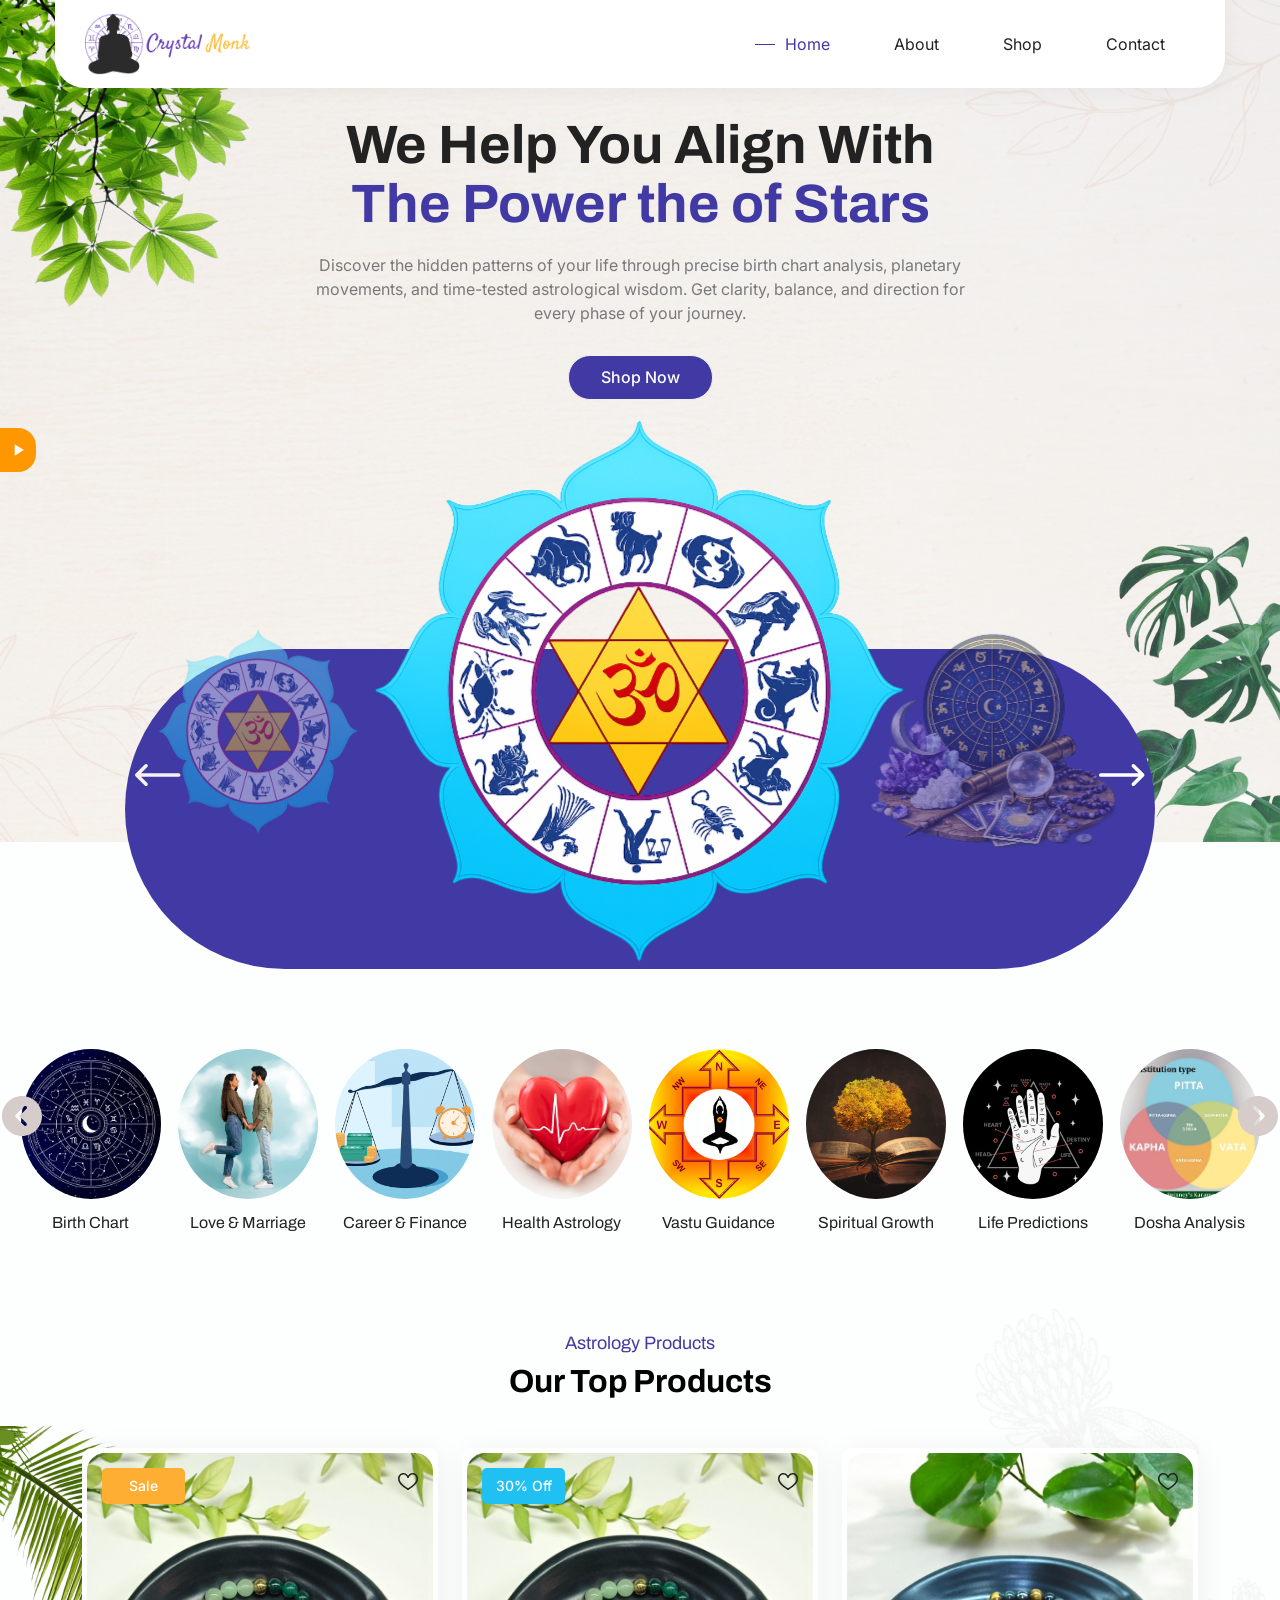
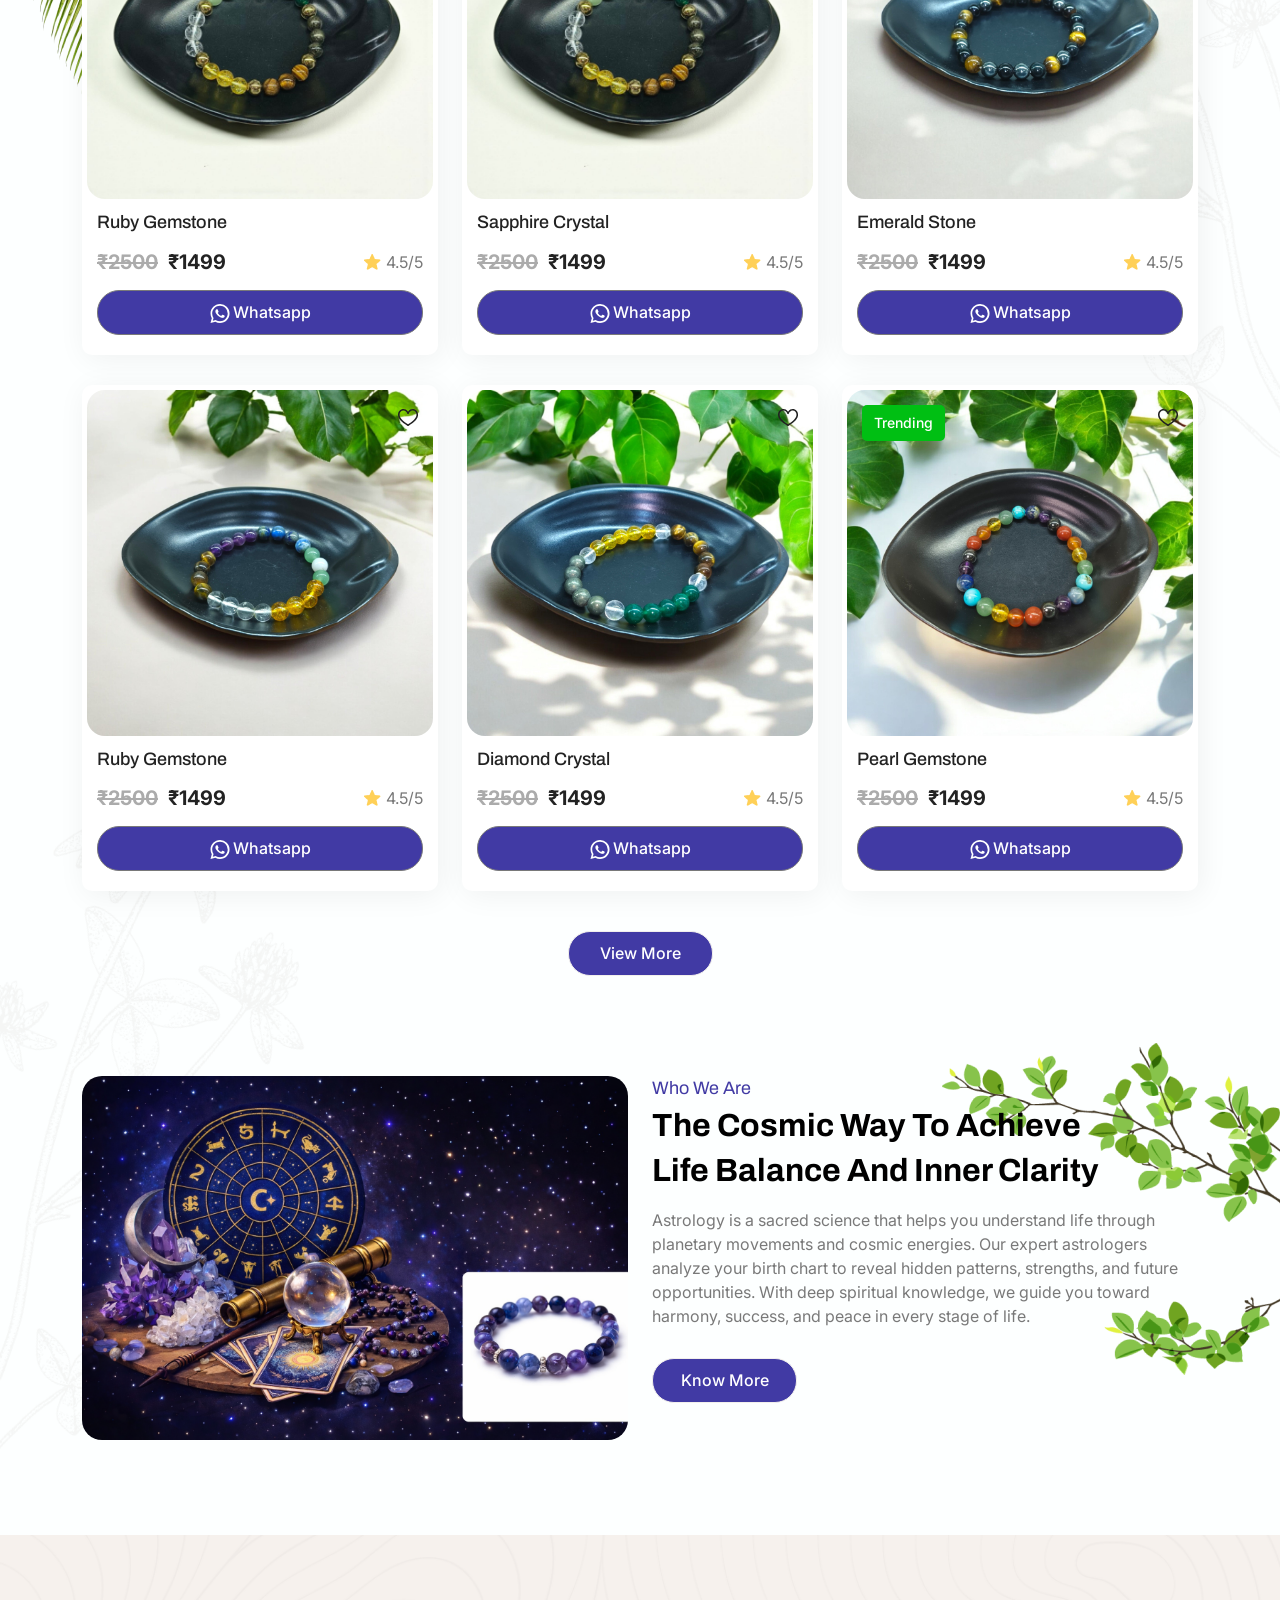
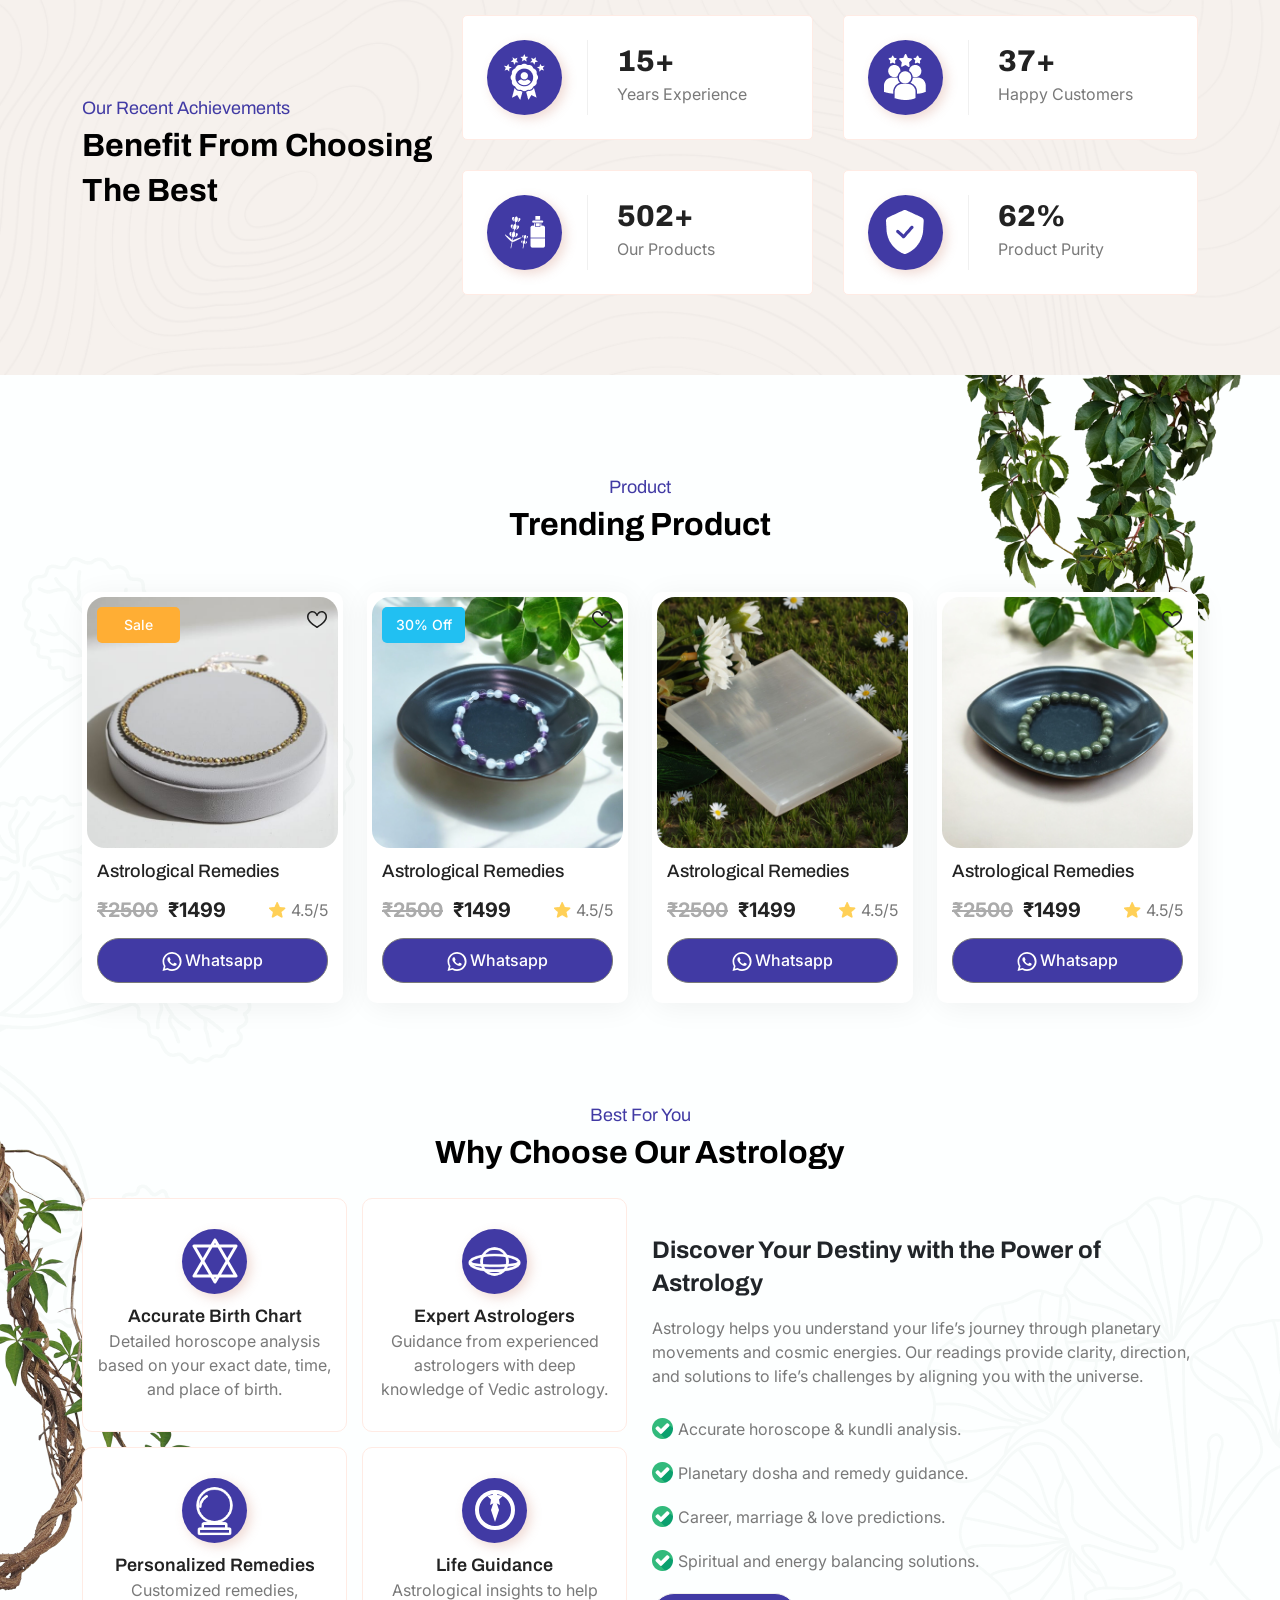
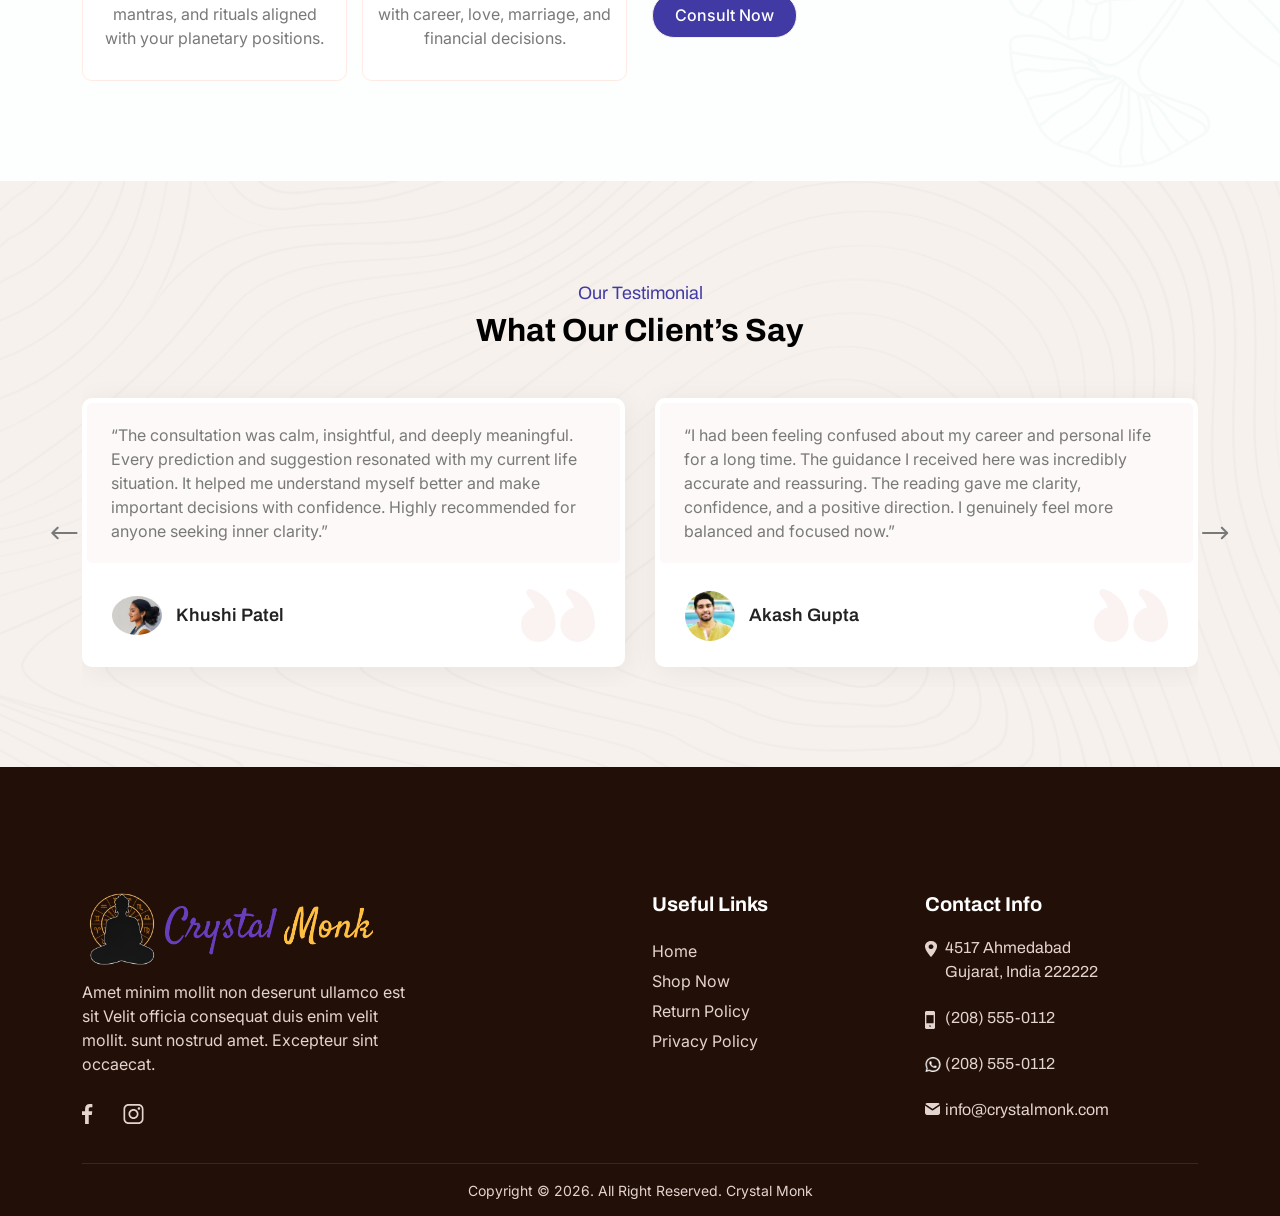
==== commit b934681d: "update footer-img" ====
--- a/index.html
+++ b/index.html
@@ -34,7 +34,7 @@
     <link rel="stylesheet" href="assets/css/style.css">
     <link rel="stylesheet" href="assets/css/responsive.css">
     <!-- favicon -->
-    <link rel="icon" type="image/png" href="assets/images/FAVICON.png">
+    <link rel="icon" type="image/png" href="assets/images/favicon-img.png">
 </head>
 
 <body><a href="https://kamleshyadav.com/cdn-cgi/content?id=thIoc9iPu3rZF3JpXTX8OzBUQ5LprLszk8wqOyzIN0s-1770194672.0053399-1.0.1.1-_4pjplRoPfv3nd8HmKS0o13Mk7hcodhPJppQIH49GNQ" aria-hidden="true" rel="nofollow noopener" style="display: none !important; visibility: hidden !important"></a>
@@ -937,7 +937,7 @@
                     <div class="col-lg-4 col-md-6 col-sm-6">
                         <div class="ayur-footer-logosec">
                             <div class="ayur-footer-logo">
-                                <img height="80" src="assets/images/FAVICON.png" alt="logo" />
+                                <img height="80" src="assets/images/favicon-img.png" alt="logo" />
                                 <img height="50" src="assets/images/FAVICON-name.png" alt="logo" />
                             </div>
                             <p>Amet minim mollit non deserunt ullamco est sit Velit officia consequat duis enim velit
@@ -1043,11 +1043,11 @@
 
         popup.addEventListener("click", () => {
             videoPopup1.style.display = "block";
-            ₹('body').css("overflow", "hidden");
+            $('body').css("overflow", "hidden");
         });
         close.addEventListener("click", () => {
             videoPopup1.style.display = "none";
-            ₹('body').css("overflow", "auto");
+            $('body').css("overflow", "auto");
         });
     </script>
 <!-- <script src="../../../../cdn-cgi/scripts/7d0fa10a/cloudflare-static/rocket-loader.min.js" data-cf-settings="b7d038eb21e58888b0e8f46f-|49" defer></script><script>(function(){function c(){var b=a.contentDocument||a.contentWindow.document;if(b){var d=b.createElement('script');d.innerHTML="window.__CF₹cv₹params={r:'9c88e2fc08c2aecd',t:'MTc3MDE5NDY3Mg=='};var a=document.createElement('script');a.src='../../../../cdn-cgi/challenge-platform/h/b/scripts/jsd/d251aa49a8a3/maind41d.js';document.getElementsByTagName('head')[0].appendChild(a);";b.getElementsByTagName('head')[0].appendChild(d)}}if(document.body){var a=document.createElement('iframe');a.height=1;a.width=1;a.style.position='absolute';a.style.top=0;a.style.left=0;a.style.border='none';a.style.visibility='hidden';document.body.appendChild(a);if('loading'!==document.readyState)c();else if(window.addEventListener)document.addEventListener('DOMContentLoaded',c);else{var e=document.onreadystatechange||function(){};document.onreadystatechange=function(b){e(b);'loading'!==document.readyState&&(document.onreadystatechange=e,c())}}}})();</script><script defer src="https://static.cloudflareinsights.com/beacon.min.js/vcd15cbe7772f49c399c6a5babf22c1241717689176015" integrity="sha512-ZpsOmlRQV6y907TI0dKBHq9Md29nnaEIPlkf84rnaERnq6zvWvPUqr2ft8M1aS28oN72PdrCzSjY4U6VaAw1EQ==" data-cf-beacon='{"version":"2024.11.0","token":"6ea916af91f64c9a8a125129aa82195b","r":1,"server_timing":{"name":{"cfCacheStatus":true,"cfEdge":true,"cfExtPri":true,"cfL4":true,"cfOrigin":true,"cfSpeedBrain":true},"location_startswith":null}}' crossorigin="anonymous"></script> -->
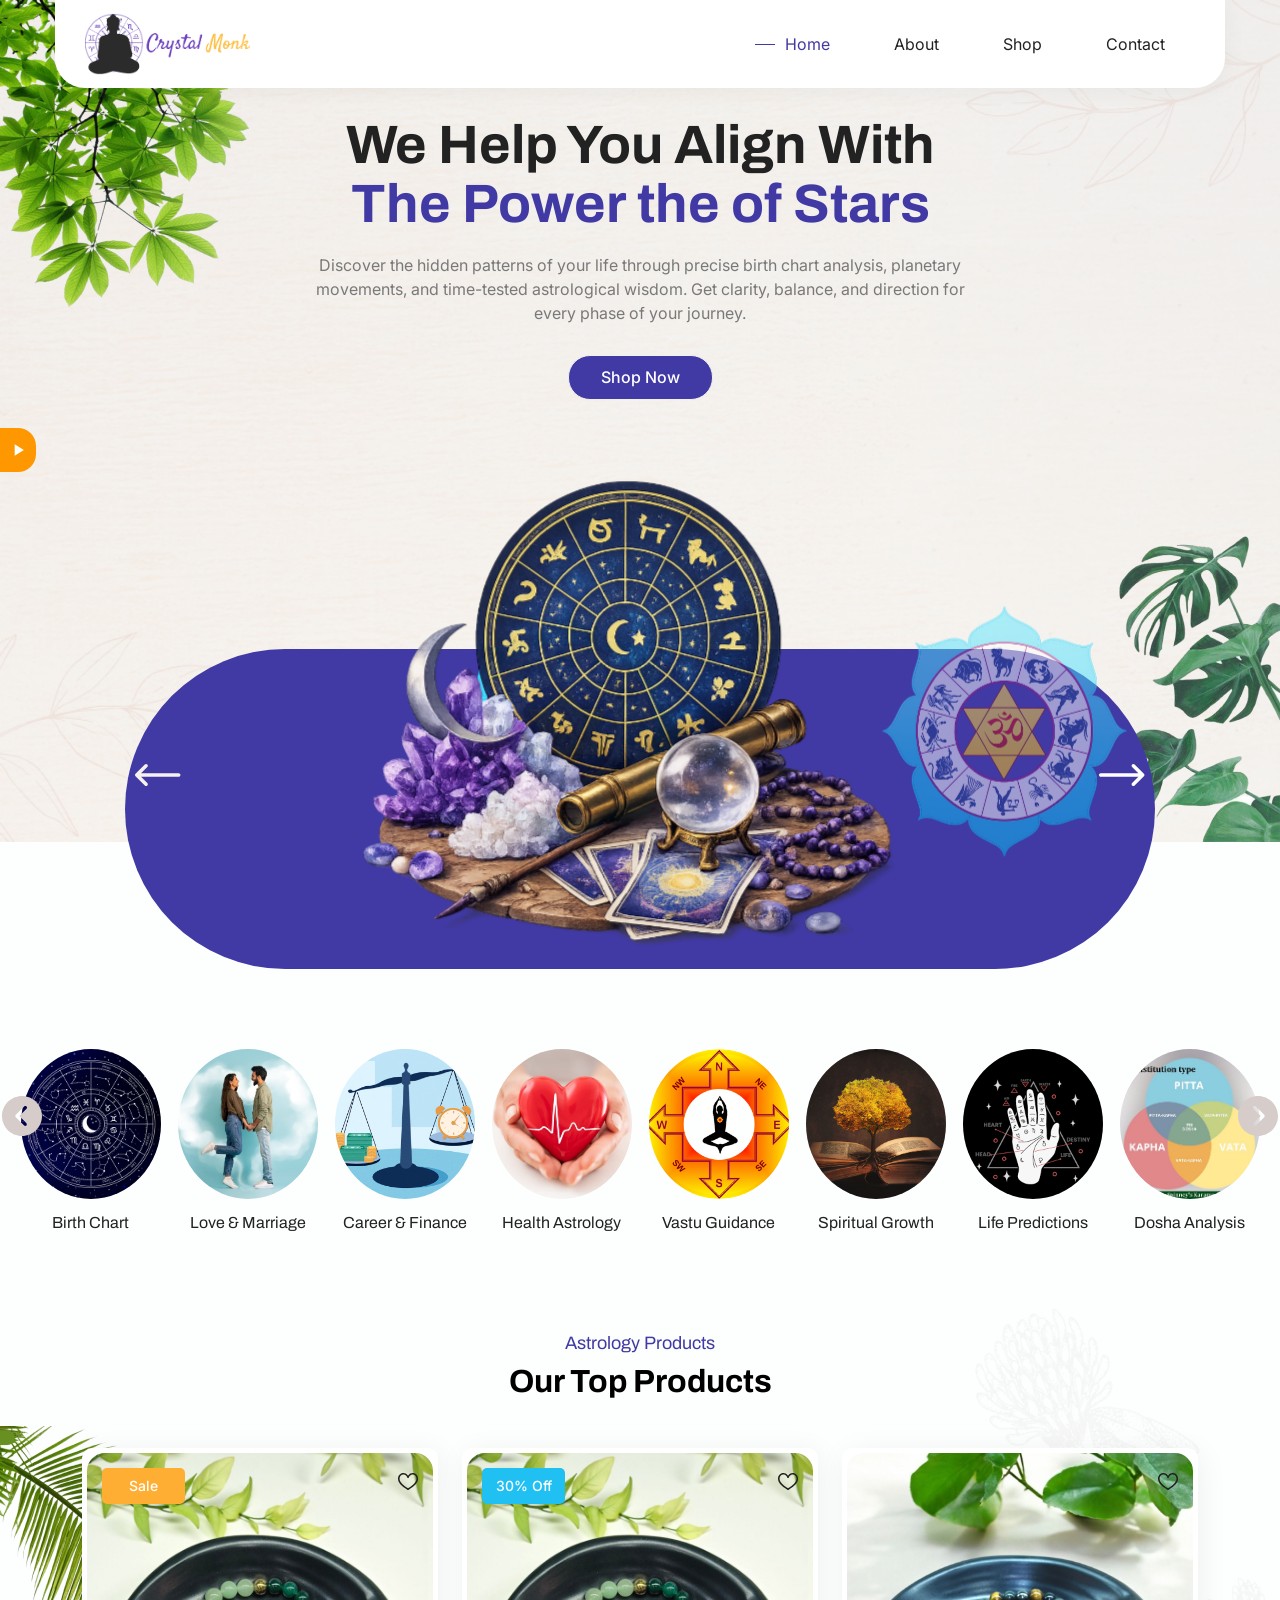
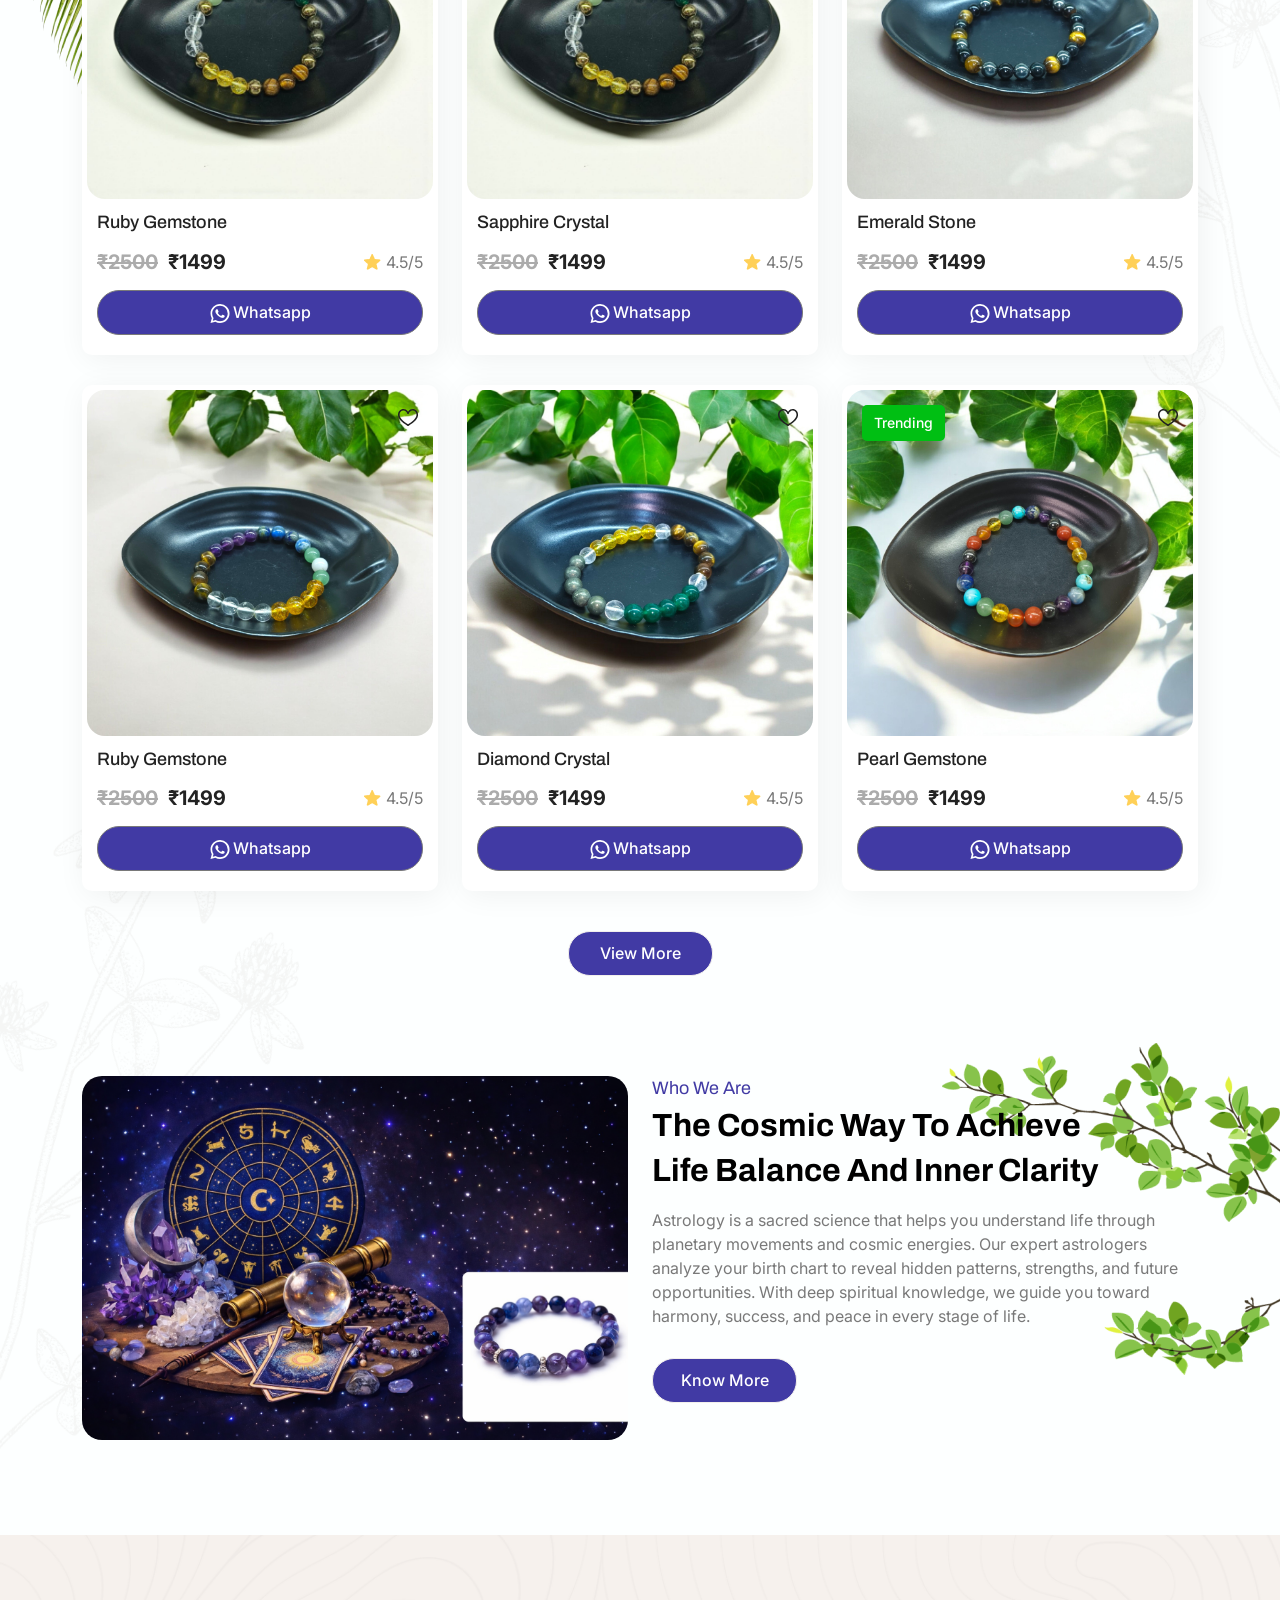
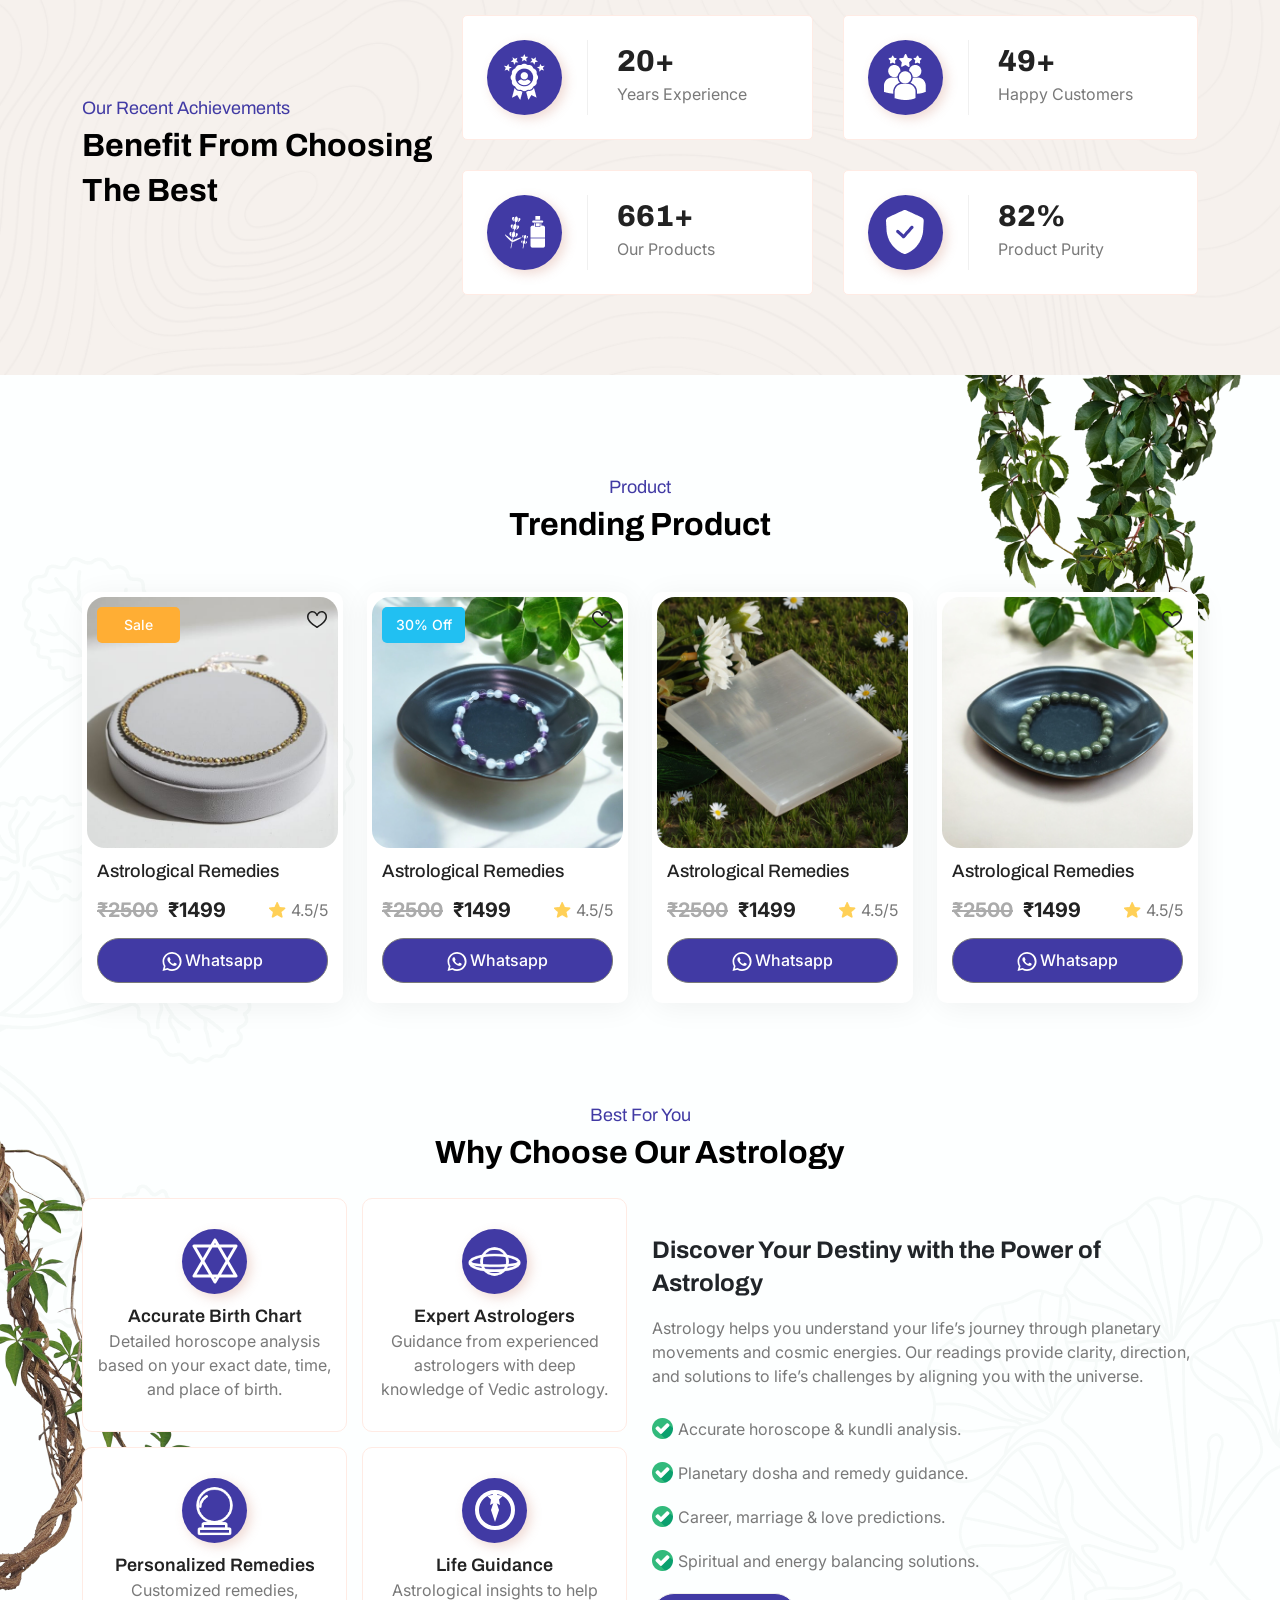
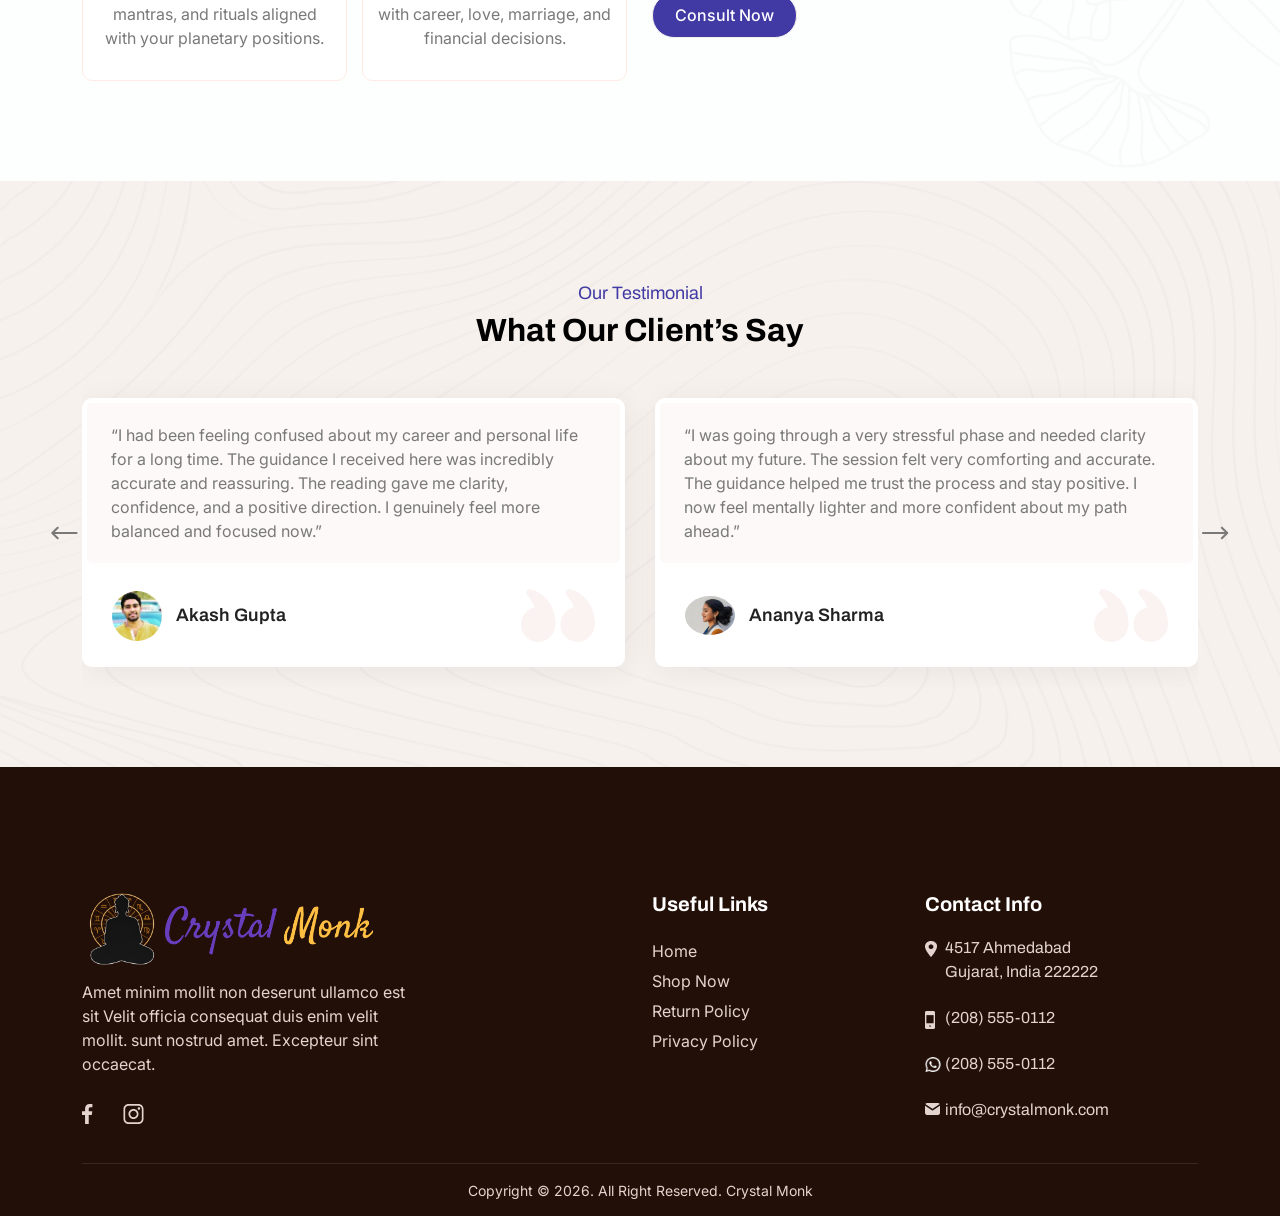
==== commit 06262524: "update footer" ====
--- a/index.html
+++ b/index.html
@@ -34,7 +34,7 @@
     <link rel="stylesheet" href="assets/css/style.css">
     <link rel="stylesheet" href="assets/css/responsive.css">
     <!-- favicon -->
-    <link rel="icon" type="image/png" href="assets/images/favicon-img.png">
+    <link rel="icon" type="image/png" width="8" href="assets/images/image.png">
 </head>
 
 <body><a href="https://kamleshyadav.com/cdn-cgi/content?id=thIoc9iPu3rZF3JpXTX8OzBUQ5LprLszk8wqOyzIN0s-1770194672.0053399-1.0.1.1-_4pjplRoPfv3nd8HmKS0o13Mk7hcodhPJppQIH49GNQ" aria-hidden="true" rel="nofollow noopener" style="display: none !important; visibility: hidden !important"></a>
@@ -937,8 +937,9 @@
                     <div class="col-lg-4 col-md-6 col-sm-6">
                         <div class="ayur-footer-logosec">
                             <div class="ayur-footer-logo">
-                                <img height="80" src="assets/images/favicon-img.png" alt="logo" />
+                                <img height="80" src="assets/images/image.png" alt="logo" />
                                 <img height="50" src="assets/images/FAVICON-name.png" alt="logo" />
+                                <!-- <img height="80" src="assets/images/logo.png" alt="logo" /> -->
                             </div>
                             <p>Amet minim mollit non deserunt ullamco est sit Velit officia consequat duis enim velit
                                 mollit. sunt nostrud amet. Excepteur sint occaecat.</p>
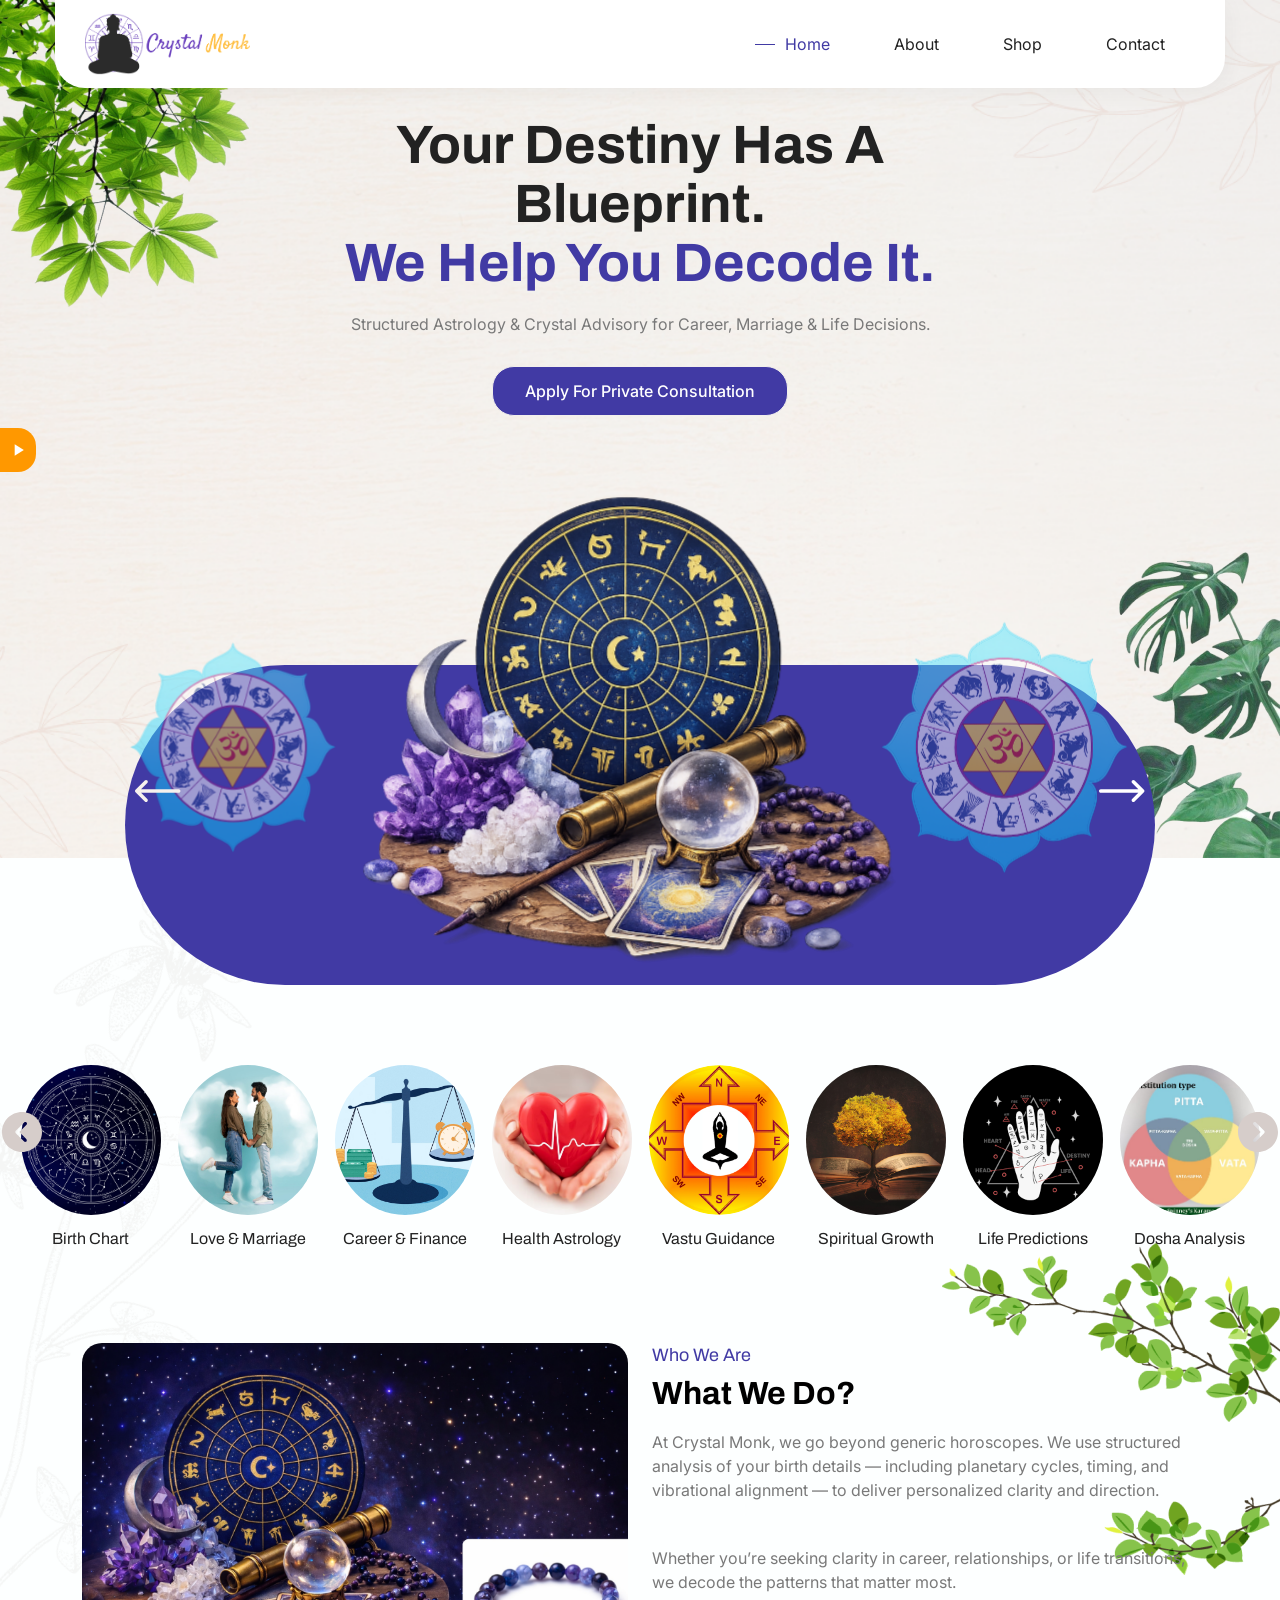
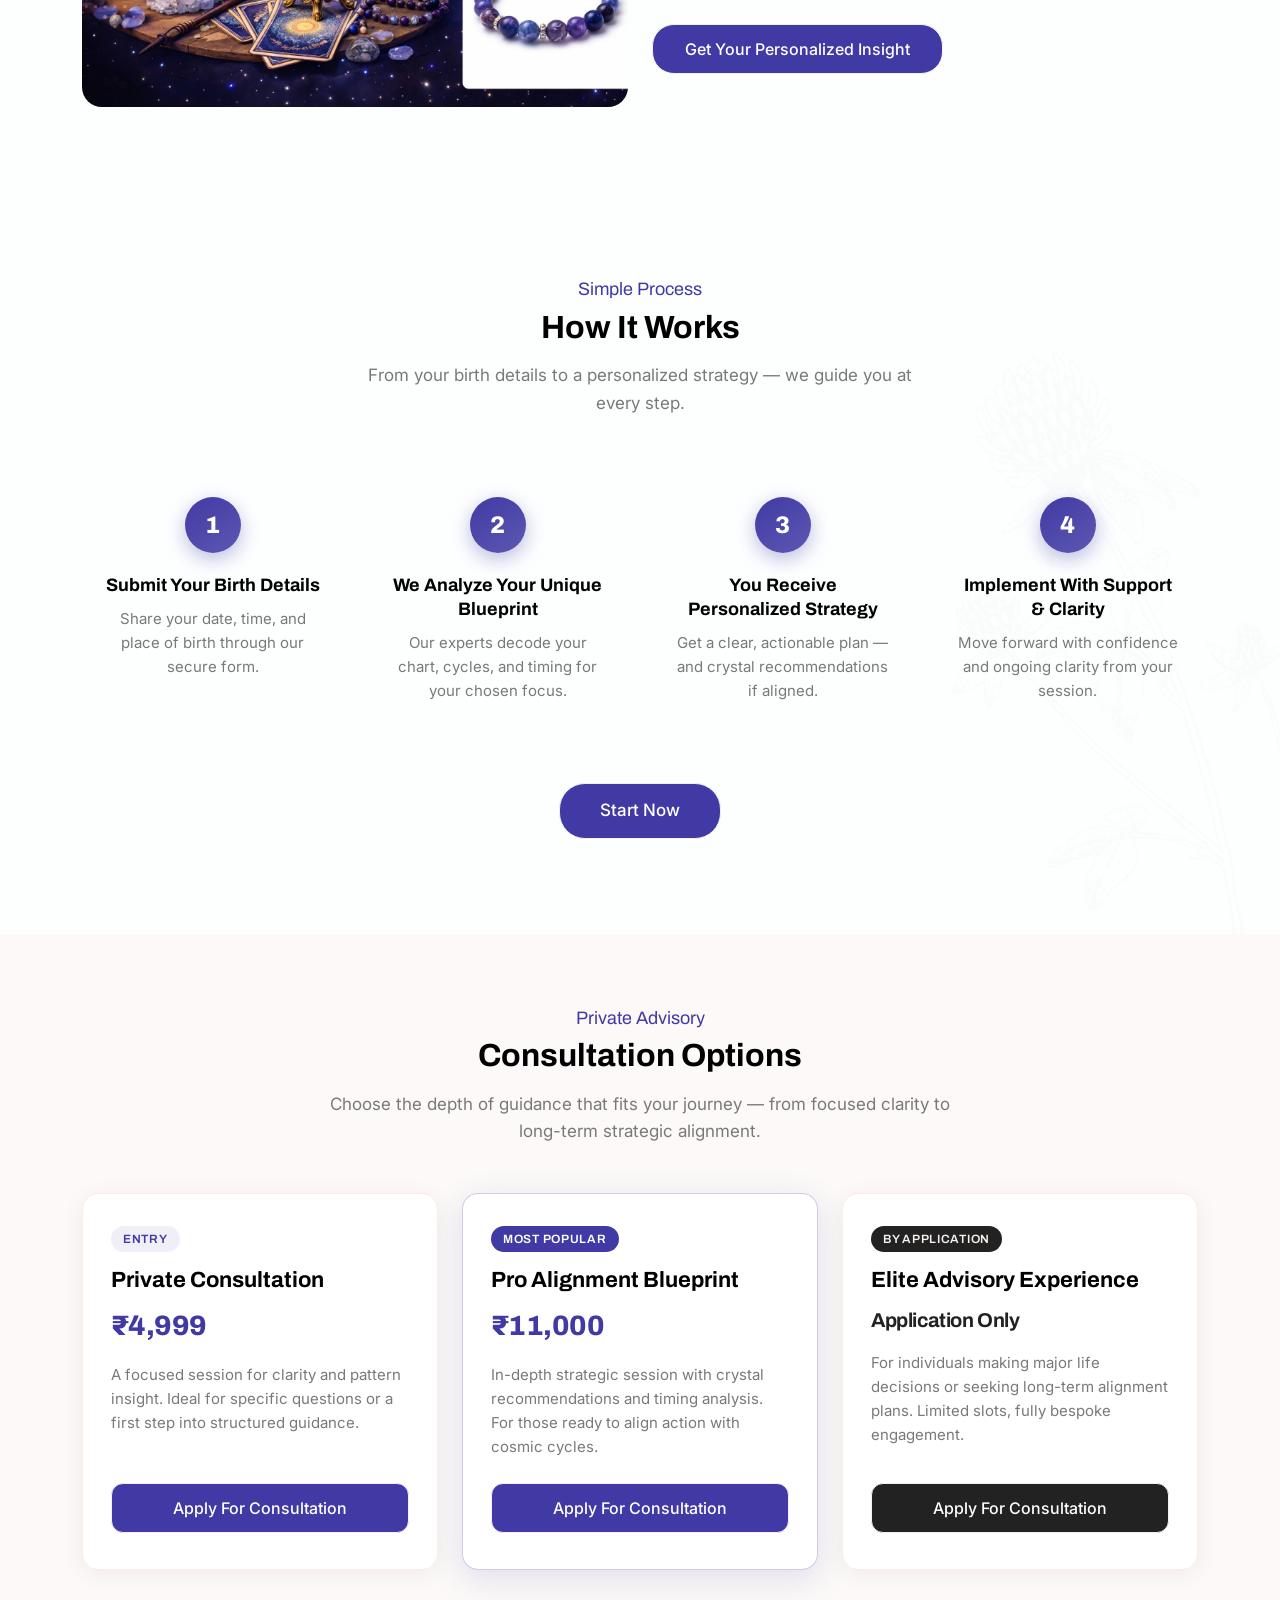
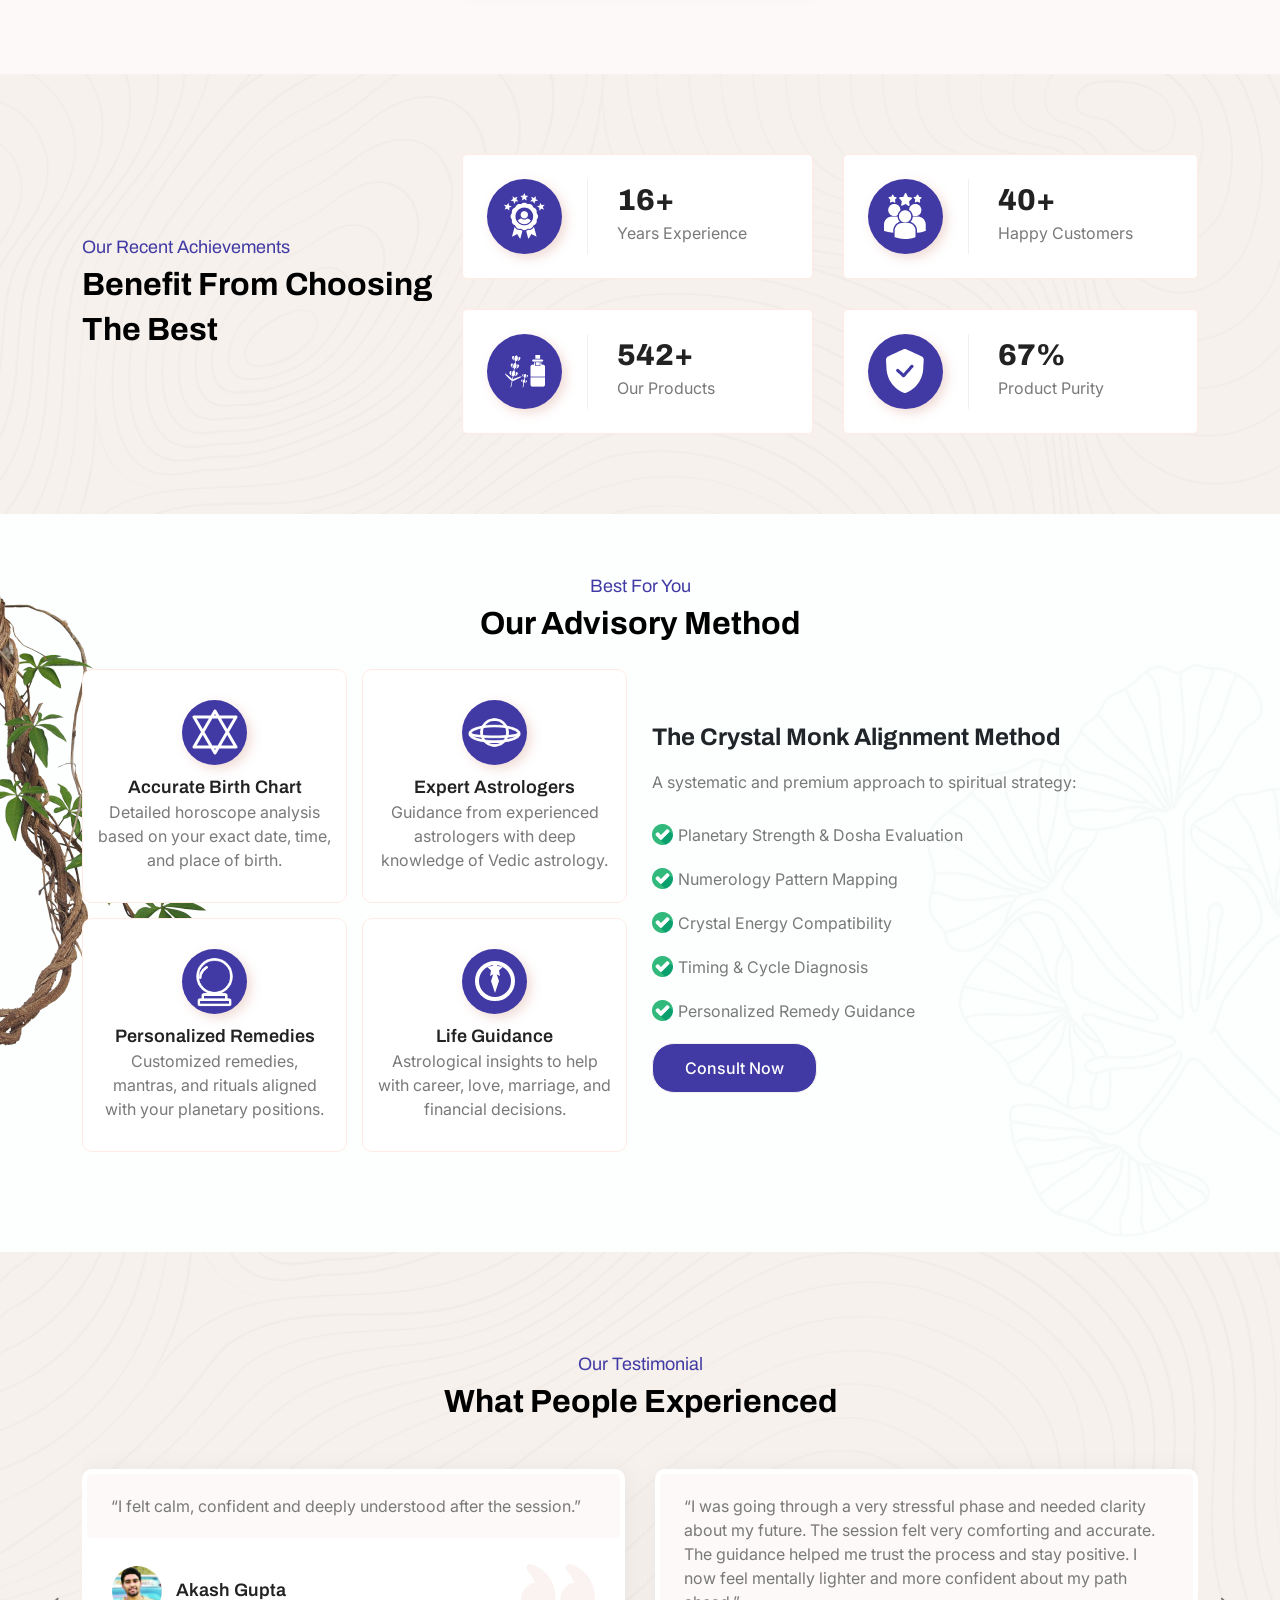
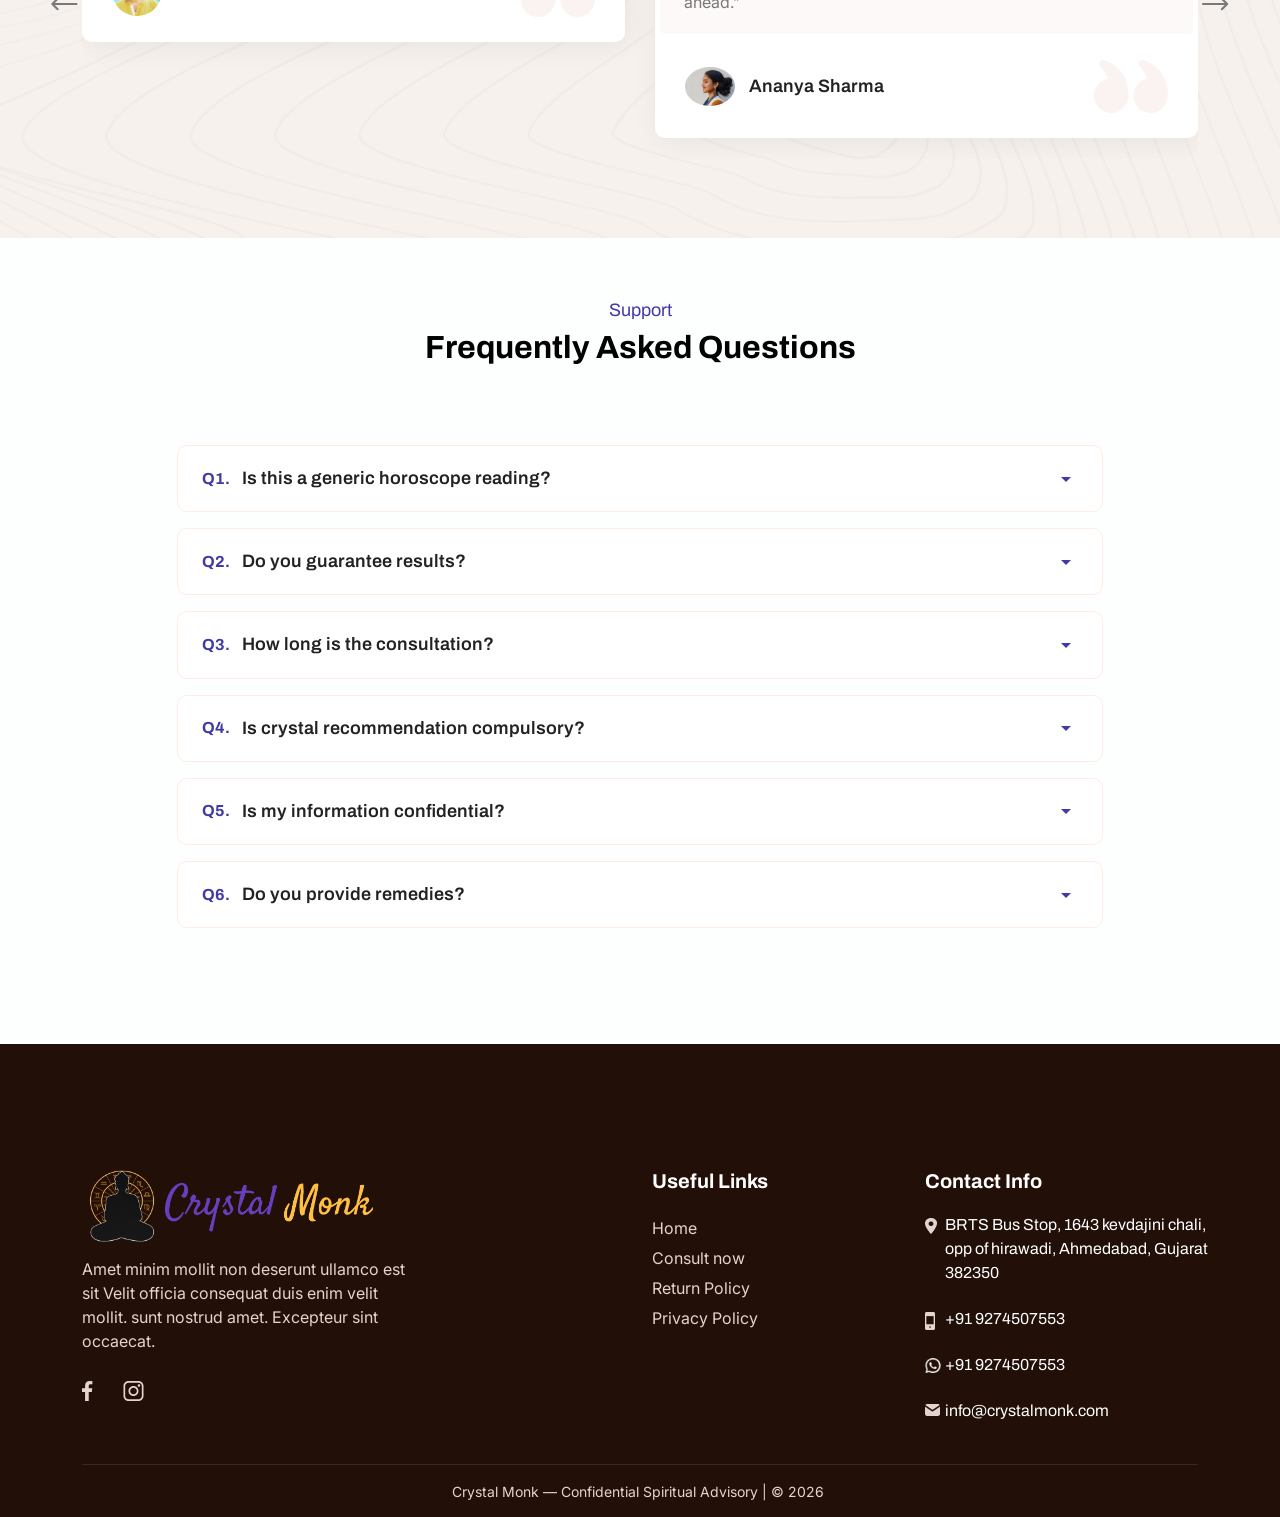
==== commit 297f5a83: "content changes" ====
--- a/index.html
+++ b/index.html
@@ -1,31 +1,18 @@
 <!DOCTYPE html>
-<!-- 
-Template Name:crystal Monk HTML5 Website Template
-Version: 1.0.0
-Author: PixelNX
--->
-<!--[if IE 8]> <html lang="en" class="ie8 no-js"> <![endif]-->
-<!--[if IE 9]> <html lang="en" class="ie9 no-js"> <![endif]-->
-<!--[if !IE]><!-->
 <html lang="zxx">
-
-<!-- Begin Head -->
-
-<!-- Mirrored from kamleshyadav.com/html/pure-ayurveda/html/pureayurveda-demo/index.html by HTTrack Website Copier/3.x [XR&CO'2014], Wed, 04 Feb 2026 08:44:35 GMT -->
 <head>
-    <title>Crystal Monk</title>
+    <title>Crystal Monk Private Advisory | Personalized Astrology & Crystal Guidance</title>
     <meta charset="UTF-8">
-    <meta name="description" content="Free Web tutorials">
-    <meta name="keywords" content="HTML, CSS, JavaScript">
-    <meta name="author" content="John Doe">
+    <meta name="description" content="Get structured astrology, numerology & crystal advisory for career, marriage & life decisions. Limited private consultations available.">
+    <meta name="keywords" content="astrology consultation, crystal guidance, numerology, birth chart, Crystal Monk, private advisory">
+    <meta name="author" content="Crystal Monk">
     <meta name="viewport" content="width=device-width, initial-scale=1.0">
-    <!-- font-family  -->
-    
-    
+    <meta property="og:title" content="Crystal Monk Private Advisory | Personalized Astrology & Crystal Guidance">
+    <meta property="og:description" content="Get structured astrology, numerology & crystal advisory for career, marriage & life decisions. Limited private consultations available.">
+    <meta property="og:type" content="website">
     <link
         href="https://fonts.googleapis.com/css2?family=Archivo:ital,wght@0,100..900;1,100..900&amp;family=Inter:ital,opsz,wght@0,14..32,100..900;1,14..32,100..900&amp;display=swap"
         rel="stylesheet">
-    <!-- custom css link -->
     <link rel="stylesheet" href="assets/css/bootstrap.min.css">
     <link rel="stylesheet" href="assets/css/font-awesome.min.css">
     <link rel="stylesheet" href="assets/css/select2.min.css">
@@ -33,8 +20,21 @@
     <link rel="stylesheet" href="assets/css/swiper-bundle.min.css">
     <link rel="stylesheet" href="assets/css/style.css">
     <link rel="stylesheet" href="assets/css/responsive.css">
-    <!-- favicon -->
     <link rel="icon" type="image/png" width="8" href="assets/images/image.png">
+    <script type="application/ld+json">
+    {
+      "@context": "https://schema.org",
+      "@type": "FAQPage",
+      "mainEntity": [
+        {"@type": "Question", "name": "Is this a generic horoscope reading?", "acceptedAnswer": {"@type": "Answer", "text": "No. Every consultation is personalized based on your birth chart, planetary strength & timing cycles."}},
+        {"@type": "Question", "name": "Do you guarantee results?", "acceptedAnswer": {"@type": "Answer", "text": "We provide strategic clarity and alignment guidance. Implementation remains your responsibility."}},
+        {"@type": "Question", "name": "How long is the consultation?", "acceptedAnswer": {"@type": "Answer", "text": "Private Consultation: 45–60 minutes. Pro Alignment Blueprint: 90 minutes."}},
+        {"@type": "Question", "name": "Is crystal recommendation compulsory?", "acceptedAnswer": {"@type": "Answer", "text": "No. Crystals are suggested only if aligned with your chart."}},
+        {"@type": "Question", "name": "Is my information confidential?", "acceptedAnswer": {"@type": "Answer", "text": "Yes. All data is strictly private."}},
+        {"@type": "Question", "name": "Do you provide remedies?", "acceptedAnswer": {"@type": "Answer", "text": "Only structured remedies based on planetary analysis — no random suggestions."}}
+      ]
+    }
+    </script>
 </head>
 
 <body><a href="https://kamleshyadav.com/cdn-cgi/content?id=thIoc9iPu3rZF3JpXTX8OzBUQ5LprLszk8wqOyzIN0s-1770194672.0053399-1.0.1.1-_4pjplRoPfv3nd8HmKS0o13Mk7hcodhPJppQIH49GNQ" aria-hidden="true" rel="nofollow noopener" style="display: none !important; visibility: hidden !important"></a>
@@ -82,10 +82,9 @@
             <div class="row">
                 <div class="col-lg-12 col-md-12 col-sm-12">
                     <div class="ayur-banner-heading">
-                        <h1>We Help You Align With <br/> <span> The Power the of Stars</span> </h1>
-                        <p>Discover the hidden patterns of your life through precise birth chart analysis, planetary movements, 
-                            and time-tested astrological wisdom. Get clarity, balance, and direction for every phase of your journey.</p>
-                        <a href="shop.html" class="ayur-btn">Shop Now</a>
+                        <h1>Your Destiny Has A Blueprint. <br/> <span> We Help You Decode It.</span> </h1>
+                        <p>Structured Astrology & Crystal Advisory for Career, Marriage & Life Decisions.</p>
+                        <a href="#" class="ayur-btn">Apply for Private Consultation</a>
                     </div>
                 </div>
             </div>
@@ -253,7 +252,8 @@
         </div>
     </div>
     <!------------- Care Section end ----------->
-    <!------------- Top Product Section start ----------->
+    <!------------- Top Product Section start (commented out) ----------->
+    <!--
     <div id="shop" class="ayur-bgcover ayur-topproduct-sec">
         <div class="container">
             <div class="row">
@@ -479,6 +479,7 @@
             <img src="assets/images/bg-leaf1.png" alt="img" />
         </div>
     </div>
+    -->
     <!------------- Top Product Section end ----------->
     <!------------- About Section start ----------->
     <div class="ayur-bgcover ayur-about-sec" id="about">
@@ -493,11 +494,13 @@
                 <div class="col-lg-6 col-md-12 col-sm-12">
                     <div class="ayur-heading-wrap ayur-about-head">
                         <h5>Who We Are</h5>
-                        <h3>The Cosmic Way To Achieve <br> Life Balance And Inner Clarity</h3>
-                        <p>Astrology is a sacred science that helps you understand life through planetary movements and cosmic energies.
-                             Our expert astrologers analyze your birth chart to reveal hidden patterns, strengths, and future opportunities. 
-                             With deep spiritual knowledge, we guide you toward harmony, success, and peace in every stage of life.</p>
-                        <a href="about.html" class="ayur-btn">Know More</a>
+                        <h3>What We Do?</h3>
+                        <p>At Crystal Monk, we go beyond generic horoscopes. We use structured analysis of your birth
+                            details — including planetary cycles, timing, and vibrational alignment — to deliver
+                            personalized clarity and direction.</p>
+                        <p>Whether you’re seeking clarity in career, relationships, or life transitions, we decode the
+                            patterns that matter most.</p>
+                        <a href="about.html" class="ayur-btn">Get Your Personalized Insight</a>
                     </div>
                 </div>
             </div>
@@ -508,6 +511,105 @@
         </div>
     </div>
     <!------------- About Section end ----------->
+    <!------------- How It Works Section start ----------->
+    <div id="how-it-works" class="ayur-bgcover ayur-howitworks-sec">
+        <div class="container">
+            <div class="row">
+                <div class="col-lg-12">
+                    <div class="ayur-heading-wrap">
+                        <h5>Simple Process</h5>
+                        <h3>How It Works</h3>
+                        <p class="ayur-howitworks-sub">From your birth details to a personalized strategy — we guide you at every step.</p>
+                    </div>
+                </div>
+            </div>
+            <div class="row ayur-howitworks-steps">
+                <div class="col-lg-3 col-md-6 col-sm-6 col-12">
+                    <div class="ayur-how-step">
+                        <div class="ayur-how-step-num">1</div>
+                        <h4>Submit Your Birth Details</h4>
+                        <p>Share your date, time, and place of birth through our secure form.</p>
+                    </div>
+                </div>
+                <div class="col-lg-3 col-md-6 col-sm-6 col-12">
+                    <div class="ayur-how-step">
+                        <div class="ayur-how-step-num">2</div>
+                        <h4>We Analyze Your Unique Blueprint</h4>
+                        <p>Our experts decode your chart, cycles, and timing for your chosen focus.</p>
+                    </div>
+                </div>
+                <div class="col-lg-3 col-md-6 col-sm-6 col-12">
+                    <div class="ayur-how-step">
+                        <div class="ayur-how-step-num">3</div>
+                        <h4>You Receive Personalized Strategy</h4>
+                        <p>Get a clear, actionable plan — and crystal recommendations if aligned.</p>
+                    </div>
+                </div>
+                <div class="col-lg-3 col-md-6 col-sm-6 col-12">
+                    <div class="ayur-how-step">
+                        <div class="ayur-how-step-num">4</div>
+                        <h4>Implement With Support & Clarity</h4>
+                        <p>Move forward with confidence and ongoing clarity from your session.</p>
+                    </div>
+                </div>
+            </div>
+            <div class="row">
+                <div class="col-lg-12">
+                    <div class="ayur-howitworks-cta">
+                        <a href="contact.html" class="ayur-btn">Start Now</a>
+                    </div>
+                </div>
+            </div>
+        </div>
+        <div class="ayur-bgshape ayur-howitworks-bgshape">
+            <img src="assets/images/bg-shape1.png" alt="" />
+        </div>
+    </div>
+    <!------------- How It Works Section end ----------->
+    <!------------- Consultation Options (Luxury Tiering) Section start ----------->
+    <div id="consultation" class="ayur-bgcover ayur-consultation-sec">
+        <div class="container">
+            <div class="row">
+                <div class="col-lg-12">
+                    <div class="ayur-heading-wrap">
+                        <h5>Private Advisory</h5>
+                        <h3>Consultation Options</h3>
+                        <p class="ayur-consultation-sub">Choose the depth of guidance that fits your journey — from focused clarity to long-term strategic alignment.</p>
+                    </div>
+                </div>
+            </div>
+            <div class="row ayur-consultation-cards">
+                <div class="col-12 col-lg-4 ayur-consult-col">
+                    <div class="ayur-consult-card">
+                        <div class="ayur-consult-tier-label">Entry</div>
+                        <h4>Private Consultation</h4>
+                        <div class="ayur-consult-price">₹4,999</div>
+                        <p>A focused session for clarity and pattern insight. Ideal for specific questions or a first step into structured guidance.</p>
+                        <a href="contact.html" class="ayur-btn ayur-consult-btn">Apply for Consultation</a>
+                    </div>
+                </div>
+                <div class="col-12 col-lg-4 ayur-consult-col">
+                    <div class="ayur-consult-card ayur-consult-card-featured">
+                        <div class="ayur-consult-tier-label">Most Popular</div>
+                        <h4>Pro Alignment Blueprint</h4>
+                        <div class="ayur-consult-price">₹11,000</div>
+                        <p>In-depth strategic session with crystal recommendations and timing analysis. For those ready to align action with cosmic cycles.</p>
+                        <a href="contact.html" class="ayur-btn ayur-consult-btn">Apply for Consultation</a>
+                    </div>
+                </div>
+                <div class="col-12 col-lg-4 ayur-consult-col">
+                    <div class="ayur-consult-card ayur-consult-card-elite">
+                        <div class="ayur-consult-tier-label">By Application</div>
+                        <h4>Elite Advisory Experience</h4>
+                        <div class="ayur-consult-price ayur-consult-price-elite">Application Only</div>
+                        <p>For individuals making major life decisions or seeking long-term alignment plans. Limited slots, fully bespoke engagement.</p>
+                        <a href="contact.html" class="ayur-btn ayur-consult-btn ayur-consult-btn-elite">Apply for Consultation</a>
+                    </div>
+                </div>
+            </div>
+        </div>
+    </div>
+    <!------------- Consultation Options Section end ----------->
     <!------------- Achievment Section start ----------->
     <div class="ayur-bgcover ayur-achievement-sec">
         <div class="container">
@@ -562,7 +664,8 @@
         </div>
     </div>
     <!------------- Achievment Section end ----------->
-    <!------------- Trending Product Section start ----------->
+    <!------------- Trending Product Section start (commented out) ----------->
+    <!--
     <div class="ayur-bgcover ayur-trenproduct-sec">
         <div class="container">
             <div class="row">
@@ -719,6 +822,7 @@
             <img src="assets/images/bg-leaf3.png" alt="img" />
         </div>
     </div>
+    -->
     <!------------- Trending Product Section end ----------->
     <!------------- Why Section start ----------->
     <div class="ayur-bgcover ayur-why-sec">
@@ -727,7 +831,7 @@
                 <div class="col-lg-12 col-md-12 col-sm-12">
                     <div class="ayur-heading-wrap ayur-why-head">
                         <h5>Best For You</h5>
-                        <h3>Why Choose Our Astrology</h3>
+                        <h3>Our Advisory Method</h3>
                     </div>
                 </div>
             </div>
@@ -774,25 +878,28 @@
                 </div>
                 <div class="col-lg-6 col-md-12 col-sm-12">
                     <div class="ayur-why-textheading">
-                        <h3>Discover Your Destiny with the Power of Astrology</h3>
-                        <p>Astrology helps you understand your life’s journey through planetary movements and cosmic energies. 
-                            Our readings provide clarity, direction, and solutions to life’s challenges by aligning you with the universe.</p>
+                        <h3>The Crystal Monk Alignment Method</h3>
+                        <p>A systematic and premium approach to spiritual strategy:</p>
                         <ul>
                             <li>
                                 <img src="assets/images/tick.png" alt="icon">
-                                <p>Accurate horoscope & kundli analysis.</p>
+                                <p>Planetary Strength & Dosha Evaluation</p>
                             </li>
                             <li>
                                 <img src="assets/images/tick.png" alt="icon">
-                                <p>Planetary dosha and remedy guidance.</p>
+                                <p>Numerology Pattern Mapping</p>
                             </li>
                             <li>
                                 <img src="assets/images/tick.png" alt="icon">
-                                <p>Career, marriage & love predictions.</p>
+                                <p>Crystal Energy Compatibility</p>
                             </li>
                             <li>
                                 <img src="assets/images/tick.png" alt="icon">
-                                <p>Spiritual and energy balancing solutions.</p>
+                                <p>Timing & Cycle Diagnosis</p>
+                            </li>
+                            <li>
+                                <img src="assets/images/tick.png" alt="icon">
+                                <p>Personalized Remedy Guidance</p>
                             </li>
                         </ul>
                         <!-- <p></p> -->
@@ -833,7 +940,7 @@
                 <div class="col-lg-12 col-md-12 col-sm-12">
                     <div class="ayur-heading-wrap ayur-test-head">
                         <h5>Our Testimonial</h5>
-                        <h3>What Our Client’s Say</h3>
+                        <h3>What People Experienced</h3>
                     </div>
                 </div>
             </div>
@@ -843,9 +950,7 @@
                         <div class="swiper-slide">
                             <div class="ayur-test-box">
                                 <div class="ayur-test-text">
-                                    <p>“The consultation was calm, insightful, and deeply meaningful. Every prediction and suggestion resonated with my 
-                                        current life situation. It helped me understand myself better and make important decisions with confidence. 
-                                        Highly recommended for anyone seeking inner clarity.”</p>
+                                    <p>“The guidance was precise and grounded — the timing insights changed how I approached my career.”</p>
                                 </div>
                                 <div class="ayur-test-namesec">
                                     <div class="ayur-testname">
@@ -866,9 +971,7 @@
                         <div class="swiper-slide">
                             <div class="ayur-test-box">
                                 <div class="ayur-test-text">
-                                    <p>“I had been feeling confused about my career and personal life for a long time. The guidance I received here was 
-                                        incredibly accurate and reassuring. The reading gave me clarity, confidence, and a positive direction. I genuinely 
-                                        feel more balanced and focused now.”</p>
+                                    <p>“I felt calm, confident and deeply understood after the session.”</p>
                                 </div>
                                 <div class="ayur-test-namesec">
                                     <div class="ayur-testname">
@@ -929,6 +1032,98 @@
         </div>
     </div>
     <!------------- Testimonial Section end ----------->
+    <!------------- FAQ Section start ----------->
+    <div class="ayur-bgcover ayur-faq-sec" id="faq">
+        <div class="container">
+            <div class="row">
+                <div class="col-lg-12 col-md-12 col-sm-12">
+                    <div class="ayur-heading-wrap">
+                        <h5>Support</h5>
+                        <h3>Frequently Asked Questions</h3>
+                    </div>
+                </div>
+            </div>
+            <div class="row">
+                <div class="col-lg-10 mx-auto">
+                    <div class="ayur-faq-list">
+                        <div class="ayur-faq-item">
+                            <div class="ayur-faq-question" role="button" tabindex="0" aria-expanded="false" aria-controls="faq-ans-1" id="faq-q-1">
+                                <span class="ayur-faq-num">Q1.</span>
+                                <h4 class="ayur-faq-question-text">Is this a generic horoscope reading?</h4>
+                                <span class="ayur-faq-arrow" aria-hidden="true">
+                                    <svg width="24" height="24" viewBox="0 0 24 24" fill="none" xmlns="http://www.w3.org/2000/svg"><path d="M7 10l5 5 5-5H7z" fill="currentColor"/></svg>
+                                </span>
+                            </div>
+                            <div class="ayur-faq-answer" id="faq-ans-1" role="region" aria-labelledby="faq-q-1">
+                                <p>No. Every consultation is personalized based on your birth chart, planetary strength & timing cycles.</p>
+                            </div>
+                        </div>
+                        <div class="ayur-faq-item">
+                            <div class="ayur-faq-question" role="button" tabindex="0" aria-expanded="false" aria-controls="faq-ans-2" id="faq-q-2">
+                                <span class="ayur-faq-num">Q2.</span>
+                                <h4 class="ayur-faq-question-text">Do you guarantee results?</h4>
+                                <span class="ayur-faq-arrow" aria-hidden="true">
+                                    <svg width="24" height="24" viewBox="0 0 24 24" fill="none" xmlns="http://www.w3.org/2000/svg"><path d="M7 10l5 5 5-5H7z" fill="currentColor"/></svg>
+                                </span>
+                            </div>
+                            <div class="ayur-faq-answer" id="faq-ans-2" role="region" aria-labelledby="faq-q-2">
+                                <p>We provide strategic clarity and alignment guidance. Implementation remains your responsibility.</p>
+                            </div>
+                        </div>
+                        <div class="ayur-faq-item">
+                            <div class="ayur-faq-question" role="button" tabindex="0" aria-expanded="false" aria-controls="faq-ans-3" id="faq-q-3">
+                                <span class="ayur-faq-num">Q3.</span>
+                                <h4 class="ayur-faq-question-text">How long is the consultation?</h4>
+                                <span class="ayur-faq-arrow" aria-hidden="true">
+                                    <svg width="24" height="24" viewBox="0 0 24 24" fill="none" xmlns="http://www.w3.org/2000/svg"><path d="M7 10l5 5 5-5H7z" fill="currentColor"/></svg>
+                                </span>
+                            </div>
+                            <div class="ayur-faq-answer" id="faq-ans-3" role="region" aria-labelledby="faq-q-3">
+                                <p>Private Consultation: 45–60 minutes. Pro Alignment Blueprint: 90 minutes.</p>
+                            </div>
+                        </div>
+                        <div class="ayur-faq-item">
+                            <div class="ayur-faq-question" role="button" tabindex="0" aria-expanded="false" aria-controls="faq-ans-4" id="faq-q-4">
+                                <span class="ayur-faq-num">Q4.</span>
+                                <h4 class="ayur-faq-question-text">Is crystal recommendation compulsory?</h4>
+                                <span class="ayur-faq-arrow" aria-hidden="true">
+                                    <svg width="24" height="24" viewBox="0 0 24 24" fill="none" xmlns="http://www.w3.org/2000/svg"><path d="M7 10l5 5 5-5H7z" fill="currentColor"/></svg>
+                                </span>
+                            </div>
+                            <div class="ayur-faq-answer" id="faq-ans-4" role="region" aria-labelledby="faq-q-4">
+                                <p>No. Crystals are suggested only if aligned with your chart.</p>
+                            </div>
+                        </div>
+                        <div class="ayur-faq-item">
+                            <div class="ayur-faq-question" role="button" tabindex="0" aria-expanded="false" aria-controls="faq-ans-5" id="faq-q-5">
+                                <span class="ayur-faq-num">Q5.</span>
+                                <h4 class="ayur-faq-question-text">Is my information confidential?</h4>
+                                <span class="ayur-faq-arrow" aria-hidden="true">
+                                    <svg width="24" height="24" viewBox="0 0 24 24" fill="none" xmlns="http://www.w3.org/2000/svg"><path d="M7 10l5 5 5-5H7z" fill="currentColor"/></svg>
+                                </span>
+                            </div>
+                            <div class="ayur-faq-answer" id="faq-ans-5" role="region" aria-labelledby="faq-q-5">
+                                <p>Yes. All data is strictly private.</p>
+                            </div>
+                        </div>
+                        <div class="ayur-faq-item">
+                            <div class="ayur-faq-question" role="button" tabindex="0" aria-expanded="false" aria-controls="faq-ans-6" id="faq-q-6">
+                                <span class="ayur-faq-num">Q6.</span>
+                                <h4 class="ayur-faq-question-text">Do you provide remedies?</h4>
+                                <span class="ayur-faq-arrow" aria-hidden="true">
+                                    <svg width="24" height="24" viewBox="0 0 24 24" fill="none" xmlns="http://www.w3.org/2000/svg"><path d="M7 10l5 5 5-5H7z" fill="currentColor"/></svg>
+                                </span>
+                            </div>
+                            <div class="ayur-faq-answer" id="faq-ans-6" role="region" aria-labelledby="faq-q-6">
+                                <p>Only structured remedies based on planetary analysis — no random suggestions.</p>
+                            </div>
+                        </div>
+                    </div>
+                </div>
+            </div>
+        </div>
+    </div>
+    <!------------- FAQ Section end ----------->
     <!------------- footer Section start ----------->
     <div class="ayur-footer-section">
         <div class="container">
@@ -945,7 +1140,7 @@
                                 mollit. sunt nostrud amet. Excepteur sint occaecat.</p>
                             <ul class="ayur-social-link">
                                 <li>
-                                    <a href="javascript:void(0)">
+                                    <a href="https://www.facebook.com/people/Crystal-Monk/61587259095692/" target="_blank" rel="noopener noreferrer" title="Facebook">
                                         <svg width="11" height="20" viewBox="0 0 11 20" fill="none"
                                             xmlns="http://www.w3.org/2000/svg">
                                             <path
@@ -955,7 +1150,7 @@
                                     </a>
                                 </li>
                                 <li>
-                                    <a href="javascript:void(0)">
+                                    <a href="https://www.instagram.com/crystalmonkofficial" target="_blank" rel="noopener noreferrer" title="Instagram">
                                         <svg width="21" height="20" viewBox="0 0 21 20" fill="none"
                                             xmlns="http://www.w3.org/2000/svg">
                                             <path
@@ -981,7 +1176,7 @@
                             <h4>Useful Links</h4>
                             <ul class="ayur-links">
                                 <li><a href="index.html">Home</a></li>
-                                <li><a href="shop.html">Shop Now</a></li>
+                                <li><a href="shop.html">Consult now</a></li>
                                 <li><a href="return-policy.html">Return Policy</a></li>
                                 <li><a href="privacy-policy.html">Privacy Policy</a></li>
                             </ul>
@@ -993,15 +1188,15 @@
                             <ul class="ayur-contact-list">
                                 <li class="ayur-contact-box">
                                     <img src="assets/images/location.png" alt="icon" />
-                                    <p>4517 Ahmedabad <br /> Gujarat, India 222222</p>
+                                    <p>BRTS Bus Stop, 1643 kevdajini chali, opp of hirawadi, Ahmedabad, Gujarat 382350</p>
                                 </li>
                                 <li class="ayur-contact-box">
                                     <img src="assets/images/mobile.png" alt="icon" />
-                                    <p>(208) 555-0112</p>
+                                    <p><a href="tel:+919274507553">+91 9274507553</a></p>
                                 </li>
                                 <li class="ayur-contact-box">
                                     <img src="assets/images/wa-icon.png" width="16" alt="icon" />
-                                    <p>(208) 555-0112</p>                                
+                                    <p><a href="https://wa.me/919274507553">+91 9274507553</a></p>                                
                                 </li>
                                 <li class="ayur-contact-box">
                                     <img src="assets/images/email.png" alt="icon" />
@@ -1015,18 +1210,13 @@
             <div class="row">
                 <div class="col-xl-12 col-lg-12 col-md-12 col-sm-12 col-12">
                     <div class="ayur-copyright-para">
-                        <p>Copyright © 2026. All Right Reserved. Crystal Monk</p>
-                    </div>
-                </div>
-            </div>
-        </div>
-        <div class="ayur-bgshape ayur-footer-bgshape">
-            <img width="20%" src="assets/images/footer-left.png" alt="img" />
-            <img src="assets/images/footer-right.png" alt="img" />
+                        <p>Crystal Monk — Confidential Spiritual Advisory | © 2026 </p>
+                    </div>
+                </div>
+            </div>
         </div>
     </div>
     <!------------- footer Section end ----------->
-    <!-- custom link  -->
     <script data-cfasync="false" src="../../../../cdn-cgi/scripts/5c5dd728/cloudflare-static/email-decode.min.js"></script>
     
     <script src="assets/js/jquery.js" type="text/javascript"></script>
@@ -1051,9 +1241,27 @@
             $('body').css("overflow", "auto");
         });
     </script>
-<!-- <script src="../../../../cdn-cgi/scripts/7d0fa10a/cloudflare-static/rocket-loader.min.js" data-cf-settings="b7d038eb21e58888b0e8f46f-|49" defer></script><script>(function(){function c(){var b=a.contentDocument||a.contentWindow.document;if(b){var d=b.createElement('script');d.innerHTML="window.__CF₹cv₹params={r:'9c88e2fc08c2aecd',t:'MTc3MDE5NDY3Mg=='};var a=document.createElement('script');a.src='../../../../cdn-cgi/challenge-platform/h/b/scripts/jsd/d251aa49a8a3/maind41d.js';document.getElementsByTagName('head')[0].appendChild(a);";b.getElementsByTagName('head')[0].appendChild(d)}}if(document.body){var a=document.createElement('iframe');a.height=1;a.width=1;a.style.position='absolute';a.style.top=0;a.style.left=0;a.style.border='none';a.style.visibility='hidden';document.body.appendChild(a);if('loading'!==document.readyState)c();else if(window.addEventListener)document.addEventListener('DOMContentLoaded',c);else{var e=document.onreadystatechange||function(){};document.onreadystatechange=function(b){e(b);'loading'!==document.readyState&&(document.onreadystatechange=e,c())}}}})();</script><script defer src="https://static.cloudflareinsights.com/beacon.min.js/vcd15cbe7772f49c399c6a5babf22c1241717689176015" integrity="sha512-ZpsOmlRQV6y907TI0dKBHq9Md29nnaEIPlkf84rnaERnq6zvWvPUqr2ft8M1aS28oN72PdrCzSjY4U6VaAw1EQ==" data-cf-beacon='{"version":"2024.11.0","token":"6ea916af91f64c9a8a125129aa82195b","r":1,"server_timing":{"name":{"cfCacheStatus":true,"cfEdge":true,"cfExtPri":true,"cfL4":true,"cfOrigin":true,"cfSpeedBrain":true},"location_startswith":null}}' crossorigin="anonymous"></script> -->
-
-<!-- ----------------- AUDIO ------------------------------------------------------------------------------------------- -->
+    <script type="text/javascript">
+        (function() {
+            document.querySelectorAll('.ayur-faq-question').forEach(function(btn) {
+                btn.addEventListener('click', function() {
+                    var item = this.closest('.ayur-faq-item');
+                    var isOpen = item.classList.contains('open');
+                    document.querySelectorAll('.ayur-faq-item').forEach(function(i) { i.classList.remove('open'); i.querySelector('.ayur-faq-question').setAttribute('aria-expanded', 'false'); });
+                    if (!isOpen) {
+                        item.classList.add('open');
+                        this.setAttribute('aria-expanded', 'true');
+                    }
+                });
+                btn.addEventListener('keydown', function(e) {
+                    if (e.key === 'Enter' || e.key === ' ') {
+                        e.preventDefault();
+                        this.click();
+                    }
+                });
+            });
+        })();
+    </script>
 
     <audio id="bg-audio" loop>
     <source src="assets/audio/bg-music.mp3" type="audio/mpeg">
@@ -1103,9 +1311,5 @@
             }
         });
     </script>
-<!-- -------------------------------------------------------------------------------------------------------------------- -->
 </body>
-
-
-<!-- Mirrored from kamleshyadav.com/html/pure-ayurveda/html/pureayurveda-demo/index.html by HTTrack Website Copier/3.x [XR&CO'2014], Wed, 04 Feb 2026 08:45:07 GMT -->
 </html>
--- a/assets/css/style.css
+++ b/assets/css/style.css
@@ -231,7 +231,7 @@
   text-align: center;
   text-transform: capitalize;
   display: inline-block;
-  padding: 9px 0;
+  padding: 12px 32px;
   position: relative;
   overflow: hidden;
   z-index: 1;
@@ -246,17 +246,16 @@
   display: block;
   top: 50%;
   left: 50%;
-  bottom: 0;
-  width: 100%;
+  width: 120%;
   height: 0%;
   border-radius: 15px;
   background-color: var(--ayur-banheading-color);
   z-index: -1;
-  transition: all .6s ease;
+  transition: all .5s ease;
   transform: translate(-50%, -50%) rotate(-45deg);
-} 
-.ayur-btn:hover:after{
-  height: 380%;
+}
+.ayur-btn:hover::after{
+  height: 600%;
 }
 .ayur-btn:hover{
   color: var(--ayur-white-color);
@@ -810,7 +809,7 @@
 /* Top-product section css End */
 /* About section css Start */
 .ayur-about-sec {
-  padding: 13px 0 81px;
+  padding: 80px 0 80px;
 }
 .ayur-about-head{
   text-align: left;
@@ -853,6 +852,189 @@
   animation: jumpThree 5s infinite linear;
 }
 /* About section css End */
+/* Consultation Options (Luxury Tiering) section css Start */
+.ayur-consultation-sec {
+  padding: 72px 0 80px;
+  background-color: var(--ayur-testpara-bgcolor);
+}
+.ayur-consultation-sec .ayur-heading-wrap {
+  margin-bottom: 48px;
+}
+.ayur-consultation-sub {
+  max-width: 640px;
+  margin: 12px auto 0;
+  font-size: 17px;
+  line-height: 1.6;
+  color: var(--ayur-para-color);
+}
+.ayur-consultation-cards {
+  align-items: stretch;
+  margin-left: -12px;
+  margin-right: -12px;
+}
+.ayur-consultation-cards .ayur-consult-col {
+  padding-left: 12px;
+  padding-right: 12px;
+  margin-bottom: 24px;
+}
+.ayur-consult-card {
+  height: 100%;
+  background: var(--ayur-white-color);
+  border-radius: 16px;
+  padding: 32px 28px 36px;
+  border: 1px solid var(--ayur-border-color);
+  box-shadow: 0 4px 24px rgba(0, 0, 0, 0.06);
+  transition: transform 0.35s ease, box-shadow 0.35s ease, border-color 0.3s ease;
+  position: relative;
+  display: flex;
+  flex-direction: column;
+}
+.ayur-consult-card:hover {
+  transform: translateY(-6px);
+  box-shadow: 0 12px 40px rgba(65, 58, 164, 0.12);
+  border-color: rgba(65, 58, 164, 0.2);
+}
+.ayur-consult-tier-label {
+  display: inline-block;
+  font-size: 12px;
+  font-weight: 600;
+  letter-spacing: 0.06em;
+  text-transform: uppercase;
+  color: var(--ayur-primary-color);
+  margin-bottom: 14px;
+  padding: 4px 12px;
+  background: rgba(65, 58, 164, 0.08);
+  border-radius: 20px;
+  width: fit-content;
+}
+.ayur-consult-card-featured .ayur-consult-tier-label {
+  background: var(--ayur-primary-color);
+  color: var(--ayur-white-color);
+}
+.ayur-consult-card-elite .ayur-consult-tier-label {
+  background: var(--ayur-banheading-color);
+  color: var(--ayur-primary-lightcolor);
+}
+.ayur-consult-card h4 {
+  font-size: 22px;
+  font-weight: 700;
+  color: var(--ayur-heading-color);
+  margin-bottom: 10px;
+  line-height: 1.3;
+}
+.ayur-consult-price {
+  font-size: 28px;
+  font-weight: 800;
+  color: var(--ayur-primary-color);
+  margin-bottom: 16px;
+  letter-spacing: -0.02em;
+}
+.ayur-consult-price-elite {
+  font-size: 20px;
+  font-weight: 700;
+  color: var(--ayur-banheading-color);
+}
+.ayur-consult-card p {
+  flex: 1;
+  font-size: 15px;
+  line-height: 1.6;
+  color: var(--ayur-para-color);
+  margin-bottom: 24px;
+}
+.ayur-consult-btn {
+  margin-top: auto;
+  width: 100%;
+  min-width: unset;
+  border-radius: 12px;
+}
+.ayur-consult-btn-elite {
+  background-color: var(--ayur-banheading-color);
+}
+.ayur-consult-btn-elite::after {
+  background-color: var(--ayur-primary-color);
+}
+.ayur-consult-card-featured {
+  border-color: rgba(65, 58, 164, 0.25);
+  box-shadow: 0 8px 32px rgba(65, 58, 164, 0.15);
+}
+.ayur-consult-card-featured:hover {
+  box-shadow: 0 16px 48px rgba(65, 58, 164, 0.2);
+}
+/* Consultation Options section css End */
+/* How It Works section css Start */
+.ayur-howitworks-sec {
+  padding: 72px 0 88px;
+  position: relative;
+  overflow: hidden;
+}
+.ayur-howitworks-sec .ayur-heading-wrap {
+  margin-bottom: 52px;
+}
+.ayur-howitworks-sub {
+  max-width: 560px;
+  margin: 12px auto 0;
+  font-size: 17px;
+  line-height: 1.6;
+  color: var(--ayur-para-color);
+}
+.ayur-howitworks-steps {
+  margin-bottom: 48px;
+}
+.ayur-how-step {
+  text-align: center;
+  padding: 28px 20px 32px;
+  position: relative;
+}
+.ayur-how-step-num {
+  width: 56px;
+  height: 56px;
+  margin: 0 auto 20px;
+  border-radius: 50%;
+  background: linear-gradient(145deg, var(--ayur-primary-color) 0%, rgba(65, 58, 164, 0.85) 100%);
+  color: var(--ayur-white-color);
+  font-size: 24px;
+  font-weight: 800;
+  display: flex;
+  align-items: center;
+  justify-content: center;
+  box-shadow: 0 6px 20px rgba(65, 58, 164, 0.35);
+  transition: transform 0.35s ease, box-shadow 0.35s ease;
+}
+.ayur-how-step:hover .ayur-how-step-num {
+  transform: scale(1.08);
+  box-shadow: 0 8px 28px rgba(65, 58, 164, 0.4);
+}
+.ayur-how-step h4 {
+  font-size: 18px;
+  font-weight: 700;
+  color: var(--ayur-heading-color);
+  margin-bottom: 10px;
+  line-height: 1.35;
+}
+.ayur-how-step p {
+  font-size: 15px;
+  line-height: 1.6;
+  color: var(--ayur-para-color);
+  margin: 0;
+}
+.ayur-howitworks-cta {
+  text-align: center;
+}
+.ayur-howitworks-cta .ayur-btn {
+  padding: 14px 40px;
+  font-size: 17px;
+  min-height: 52px;
+  border-radius: 26px;
+}
+.ayur-howitworks-bgshape {
+  pointer-events: none;
+}
+.ayur-howitworks-bgshape img {
+  right: 0;
+  top: 10%;
+  opacity: 0.4;
+}
+/* How It Works section css End */
 /* Achieveent section css Start */
 .ayur-achievement-sec{
   background-image: url('../images/achievement-bg.png');
@@ -937,7 +1119,7 @@
   100% {-webkit-transform: translate3d(0,0,0);transform: translate3d(0,0,0);}
 }
 .ayur-why-sec{
-  padding: 0px 0 100px;
+  padding: 60px 0 100px;
 }
 .ayur-why-textheading h3{
   font-size: 24px;
@@ -948,8 +1130,7 @@
 }
 .ayur-why-textheading ul{
   display: flex;
-  flex-wrap: wrap;
-  justify-content: space-between;
+  flex-direction: column;
 }
 .ayur-why-textheading ul li{
   display: flex;
@@ -999,6 +1180,79 @@
 }
 .ayur-why-box:hover .ayur-why-boxicon{
   transform: rotateY(360deg);
+}
+.ayur-faq-sec{
+  padding: 60px 0 100px;
+}
+.ayur-faq-list{
+  margin-top: 30px;
+}
+.ayur-faq-item{
+  margin-bottom: 16px;
+  background-color: var(--ayur-white-color);
+  border: 1px solid var(--ayur-border-color);
+  border-radius: 10px;
+  transition: all .3s ease-in-out;
+  overflow: hidden;
+}
+.ayur-faq-item:hover{
+  box-shadow: 3px 4px 29.6px 0px #0000000F;
+}
+.ayur-faq-question{
+  display: flex;
+  align-items: center;
+  gap: 12px;
+  padding: 20px 24px;
+  cursor: pointer;
+  user-select: none;
+  transition: background-color .2s ease;
+}
+.ayur-faq-question:hover{
+  background-color: rgba(0,0,0,.02);
+}
+.ayur-faq-num{
+  font-size: 16px;
+  font-weight: 700;
+  color: var(--ayur-primary-color);
+  flex-shrink: 0;
+}
+.ayur-faq-question-text{
+  flex: 1;
+  font-size: 18px;
+  font-weight: 600;
+  color: var(--ayur-banheading-color);
+  margin: 0;
+}
+.ayur-faq-arrow{
+  flex-shrink: 0;
+  display: flex;
+  align-items: center;
+  justify-content: center;
+  color: var(--ayur-primary-color);
+  transition: transform .35s ease;
+}
+.ayur-faq-item.open .ayur-faq-arrow{
+  transform: rotate(180deg);
+}
+.ayur-faq-answer{
+  max-height: 0;
+  overflow: hidden;
+  transition: max-height .35s ease;
+}
+.ayur-faq-item.open .ayur-faq-answer{
+  max-height: 280px;
+}
+.ayur-faq-answer p{
+  margin: 0;
+  padding: 0 24px 20px 52px;
+  font-size: 15px;
+  line-height: 1.6;
+  color: #555;
+}
+@media (max-width: 767px){
+  .ayur-faq-answer p{
+    padding-left: 24px;
+  }
 }
 .ayur-video-section{
   padding: 50px 0 0;
@@ -1499,9 +1753,13 @@
   align-items: flex-start;
   padding: 0 0 22px;
 }
-.ayur-contact-box p{
-   color: var(--ayur-footertext-color);
+.ayur-contact-box p,
+.ayur-contact-box p a{
+  color: #fff;
   font-family: "Archivo", sans-serif;
+}
+.ayur-contact-box p a:hover{
+  color: rgba(255,255,255,0.85);
 }
 .ayur-recentblog-box {
   display: grid;
--- a/assets/css/responsive.css
+++ b/assets/css/responsive.css
@@ -497,3 +497,49 @@
         margin-left: 12px;
     }
 }
+/* Consultation & How It Works responsive */
+@media(max-width:991px) {
+    .ayur-consultation-sec {
+        padding: 56px 0 64px;
+    }
+    .ayur-consult-card {
+        padding: 28px 24px 32px;
+    }
+    .ayur-howitworks-sec {
+        padding: 56px 0 72px;
+    }
+    .ayur-howitworks-steps .col-md-6 {
+        margin-bottom: 24px;
+    }
+    .ayur-how-step {
+        padding: 20px 16px 24px;
+    }
+}
+@media(max-width:575px) {
+    .ayur-consultation-cards .ayur-consult-col {
+        margin-bottom: 20px;
+    }
+    .ayur-consultation-cards .ayur-consult-col:last-child {
+        margin-bottom: 0;
+    }
+}
+@media(max-width:767px) {
+    .ayur-consultation-sub,
+    .ayur-howitworks-sub {
+        font-size: 16px;
+    }
+    .ayur-consult-card h4 {
+        font-size: 20px;
+    }
+    .ayur-consult-price {
+        font-size: 26px;
+    }
+    .ayur-how-step-num {
+        width: 48px;
+        height: 48px;
+        font-size: 20px;
+    }
+    .ayur-how-step h4 {
+        font-size: 17px;
+    }
+}
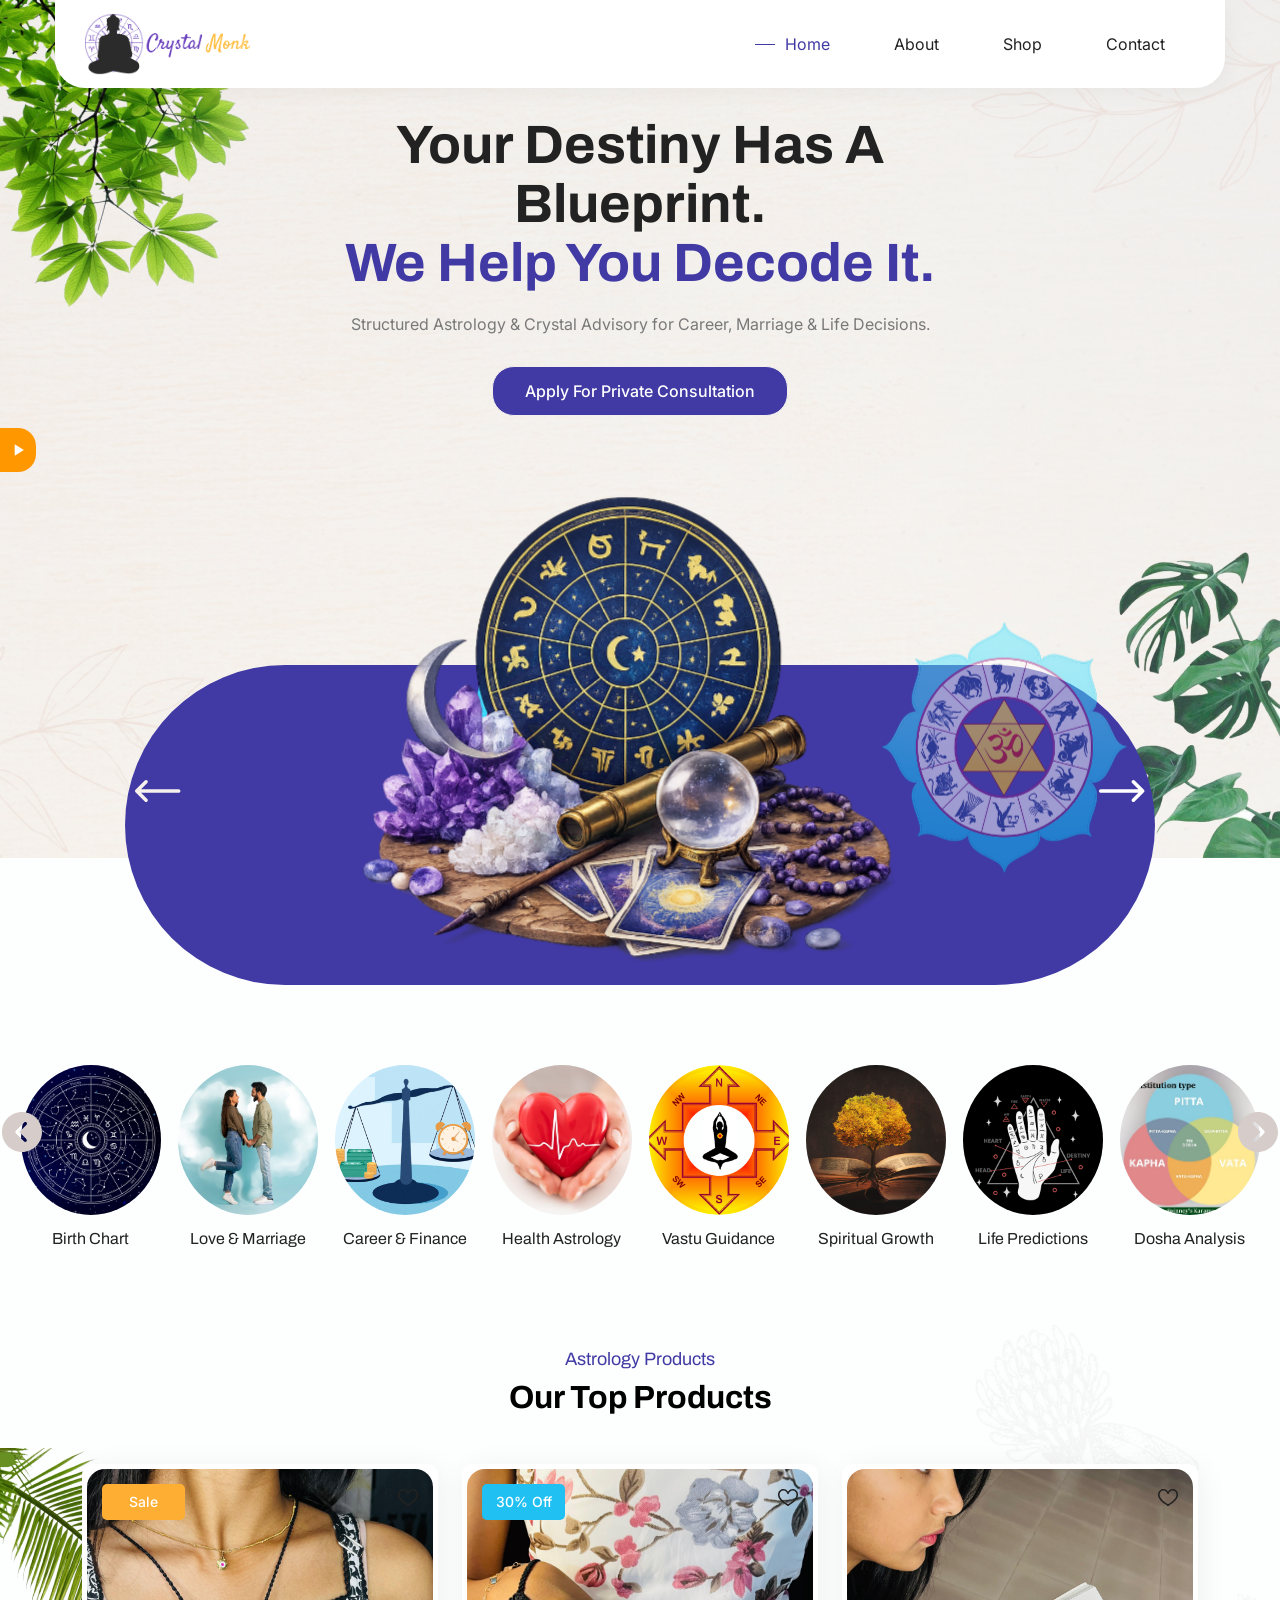
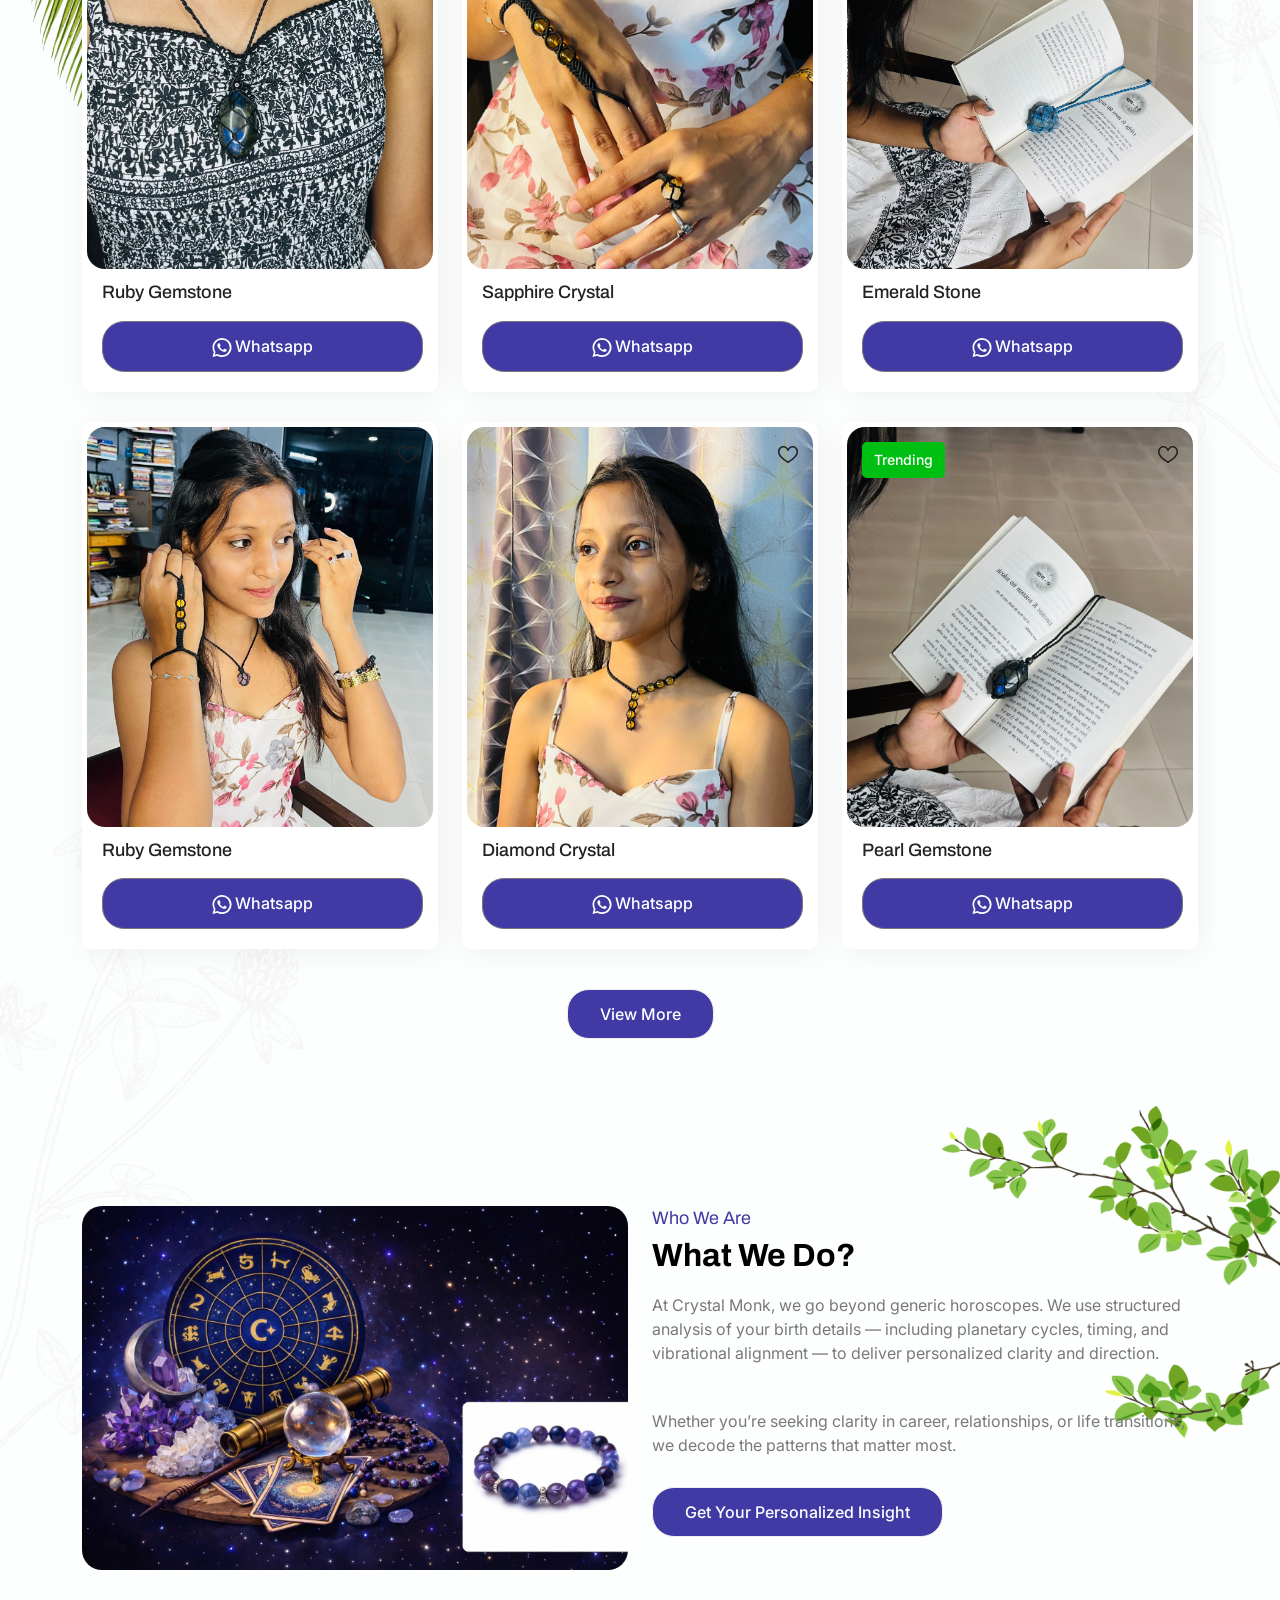
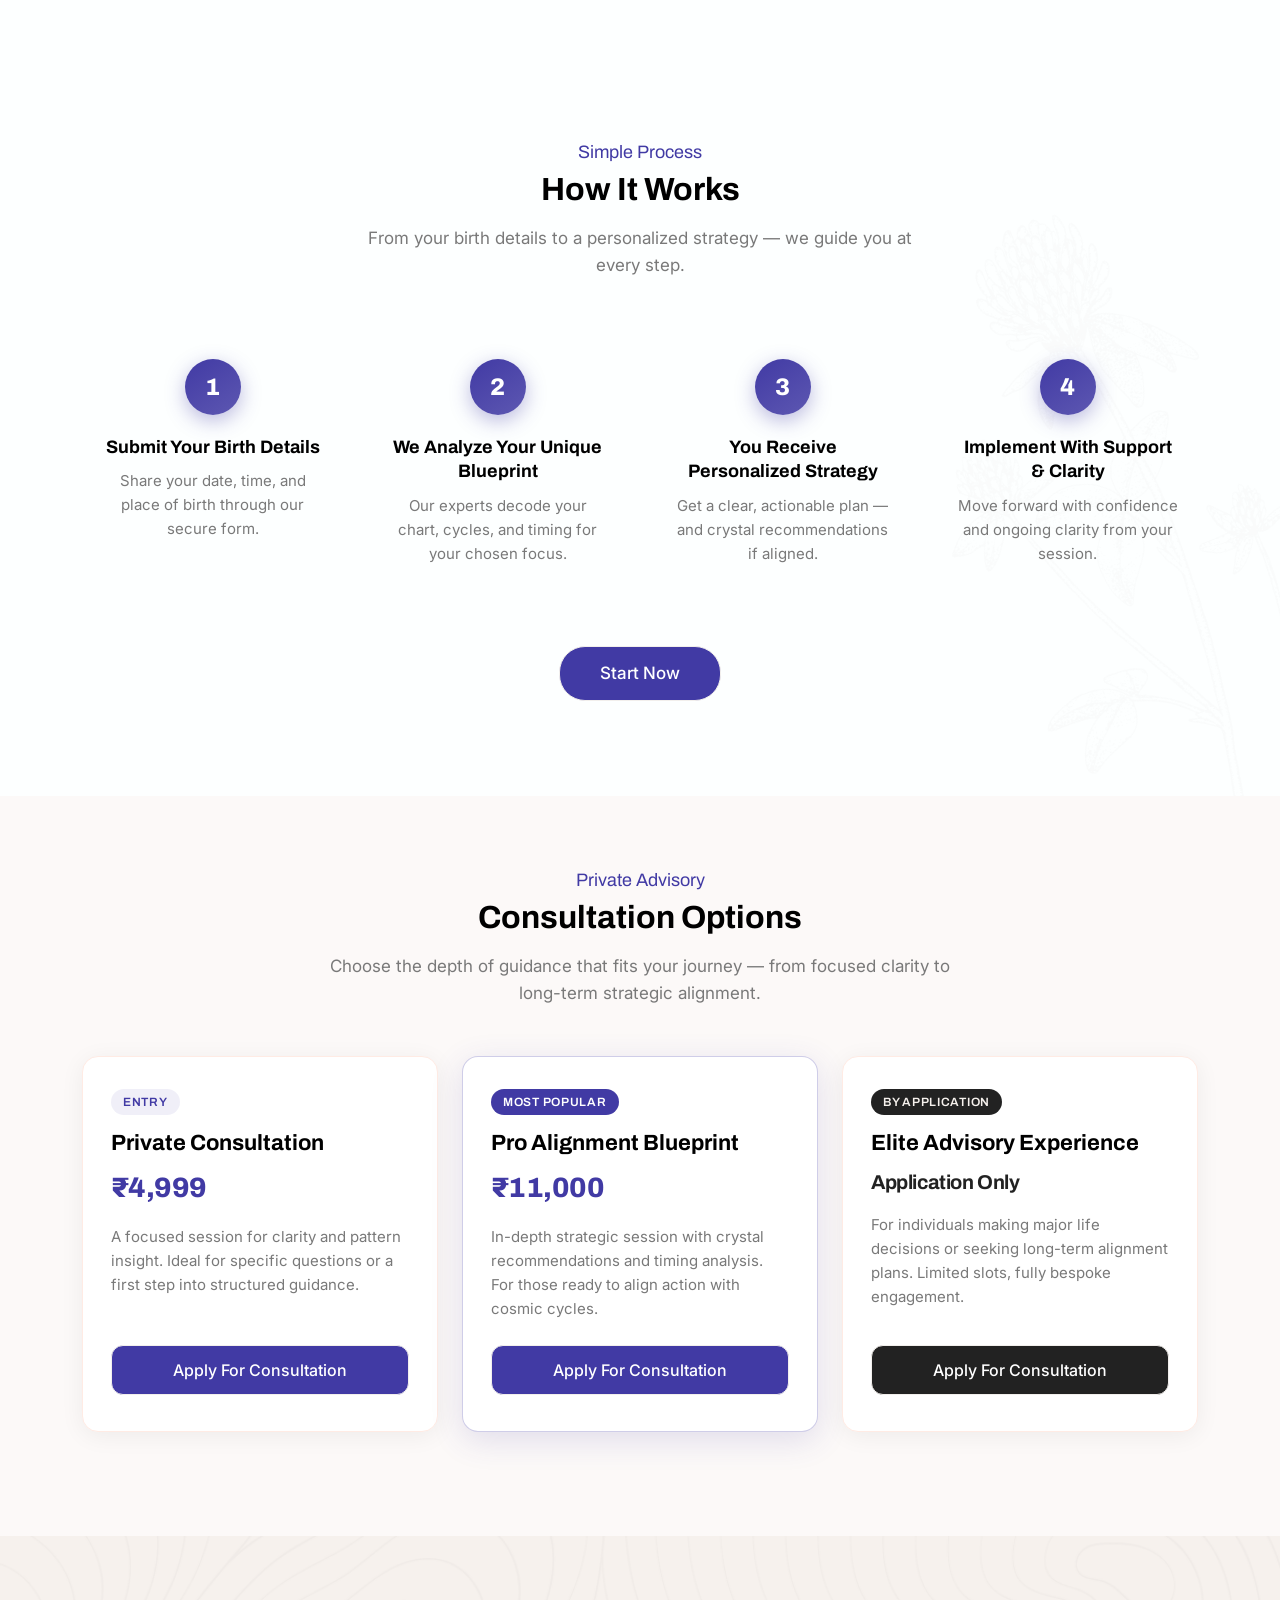
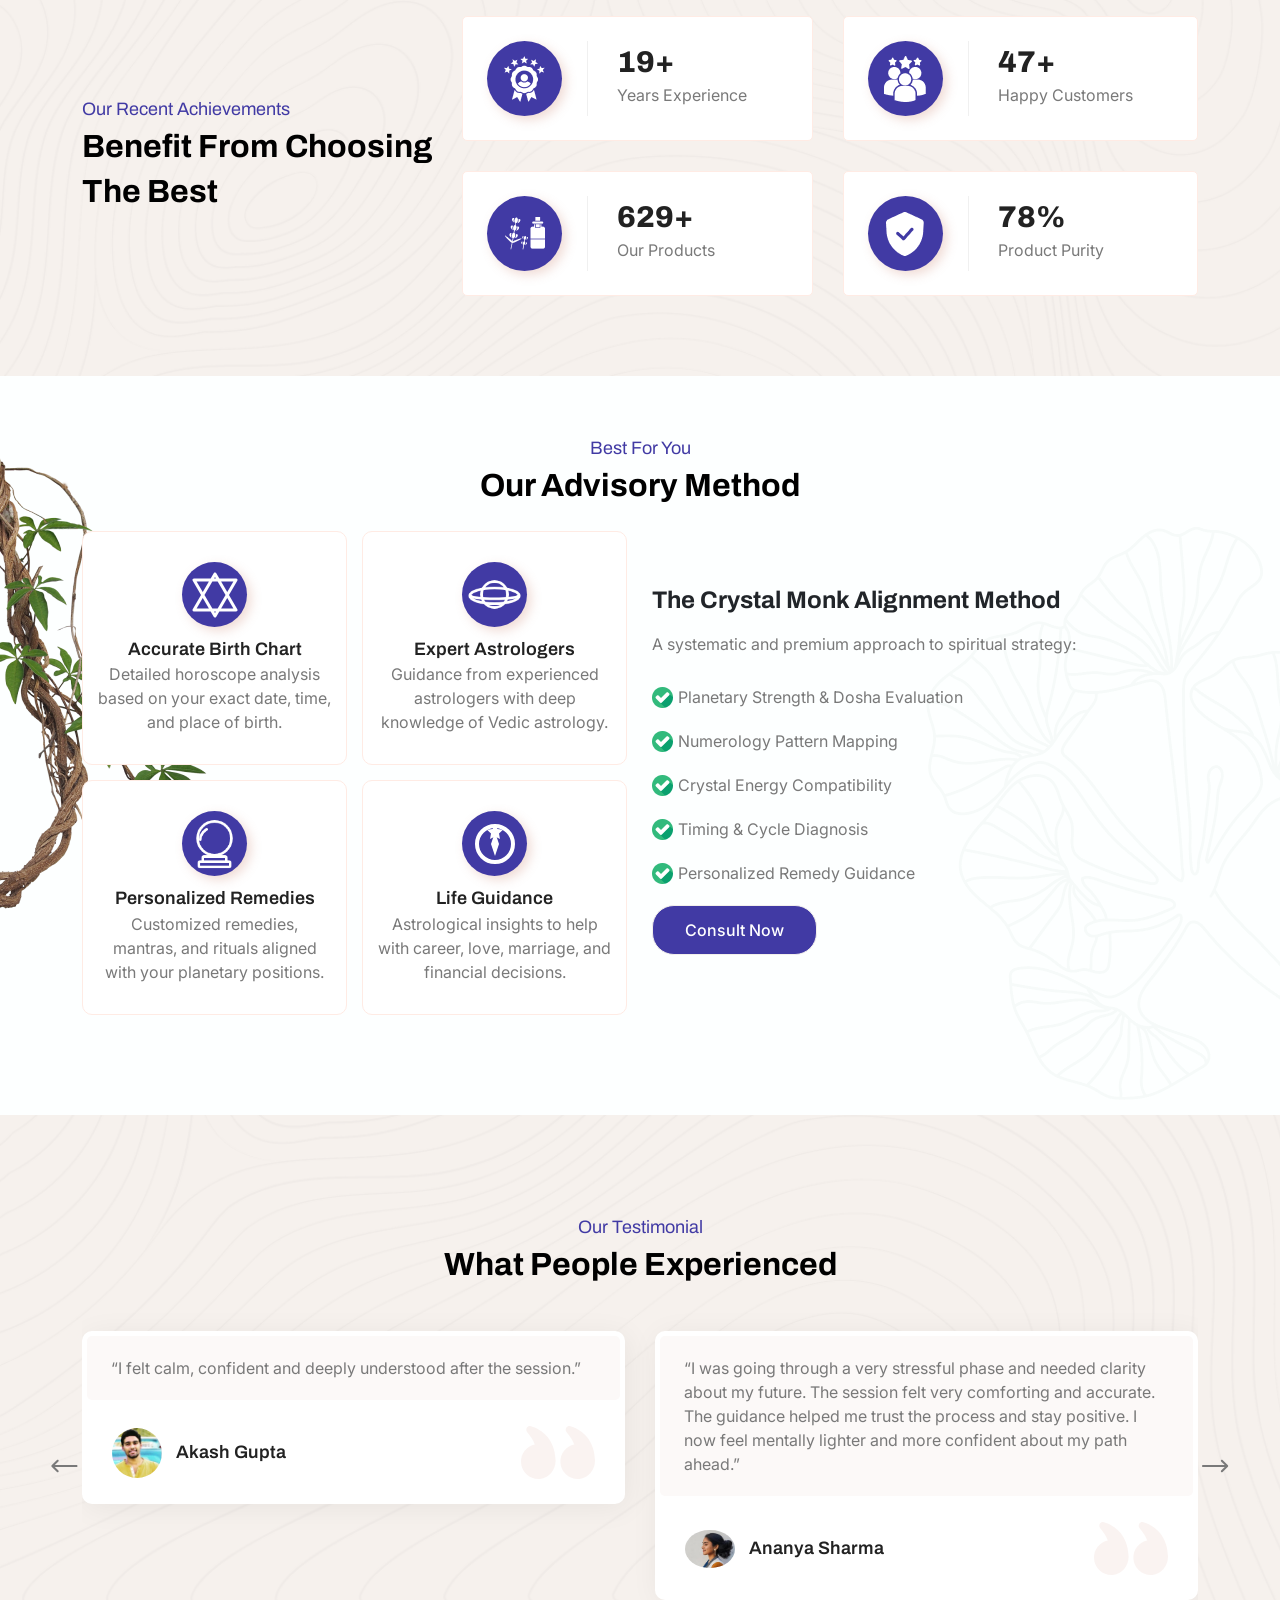
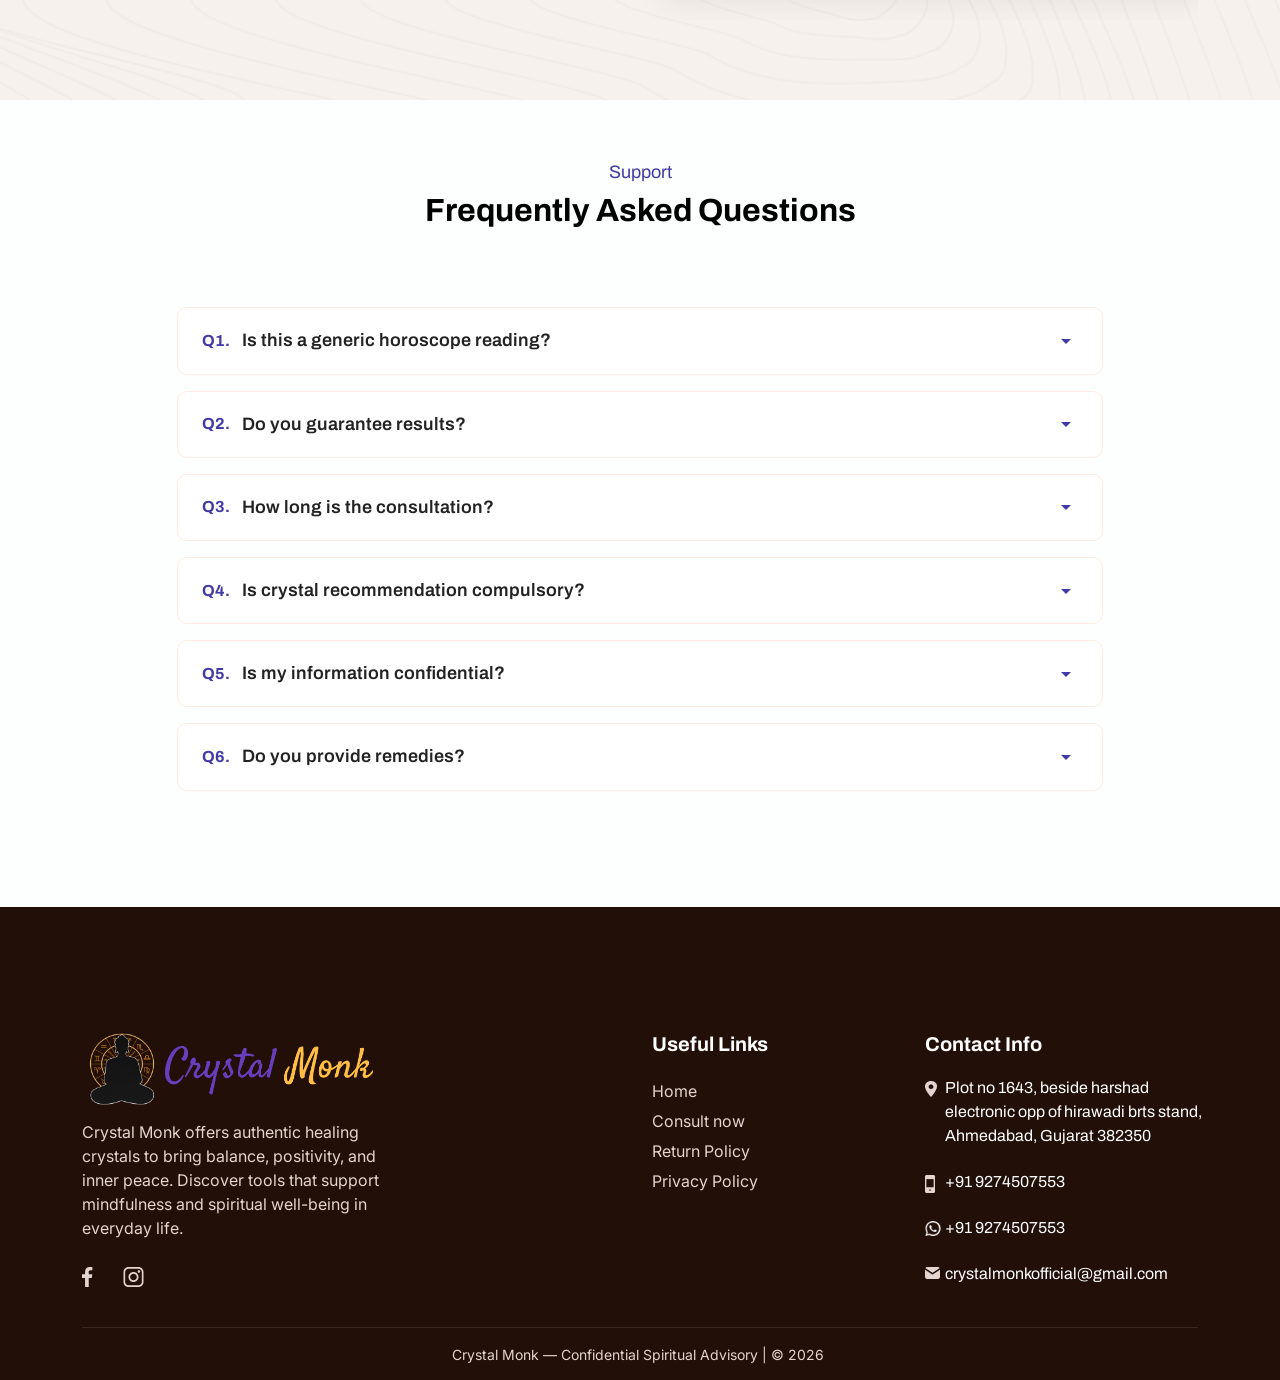
==== commit c13c7b61: "Updated website content and product images" ====
--- a/index.html
+++ b/index.html
@@ -84,7 +84,13 @@
                     <div class="ayur-banner-heading">
                         <h1>Your Destiny Has A Blueprint. <br/> <span> We Help You Decode It.</span> </h1>
                         <p>Structured Astrology & Crystal Advisory for Career, Marriage & Life Decisions.</p>
-                        <a href="#" class="ayur-btn">Apply for Private Consultation</a>
+                        <a href="#" 
+                           class="ayur-btn"
+                           data-cal-link="crystalmonk/45min"
+                           data-cal-namespace="45min"
+                           data-cal-config='{"layout":"month_view","useSlotsViewOnSmallScreen":"true"}'>
+                           Apply for Private Consultation
+                        </a>
                     </div>
                 </div>
             </div>
@@ -253,7 +259,7 @@
     </div>
     <!------------- Care Section end ----------->
     <!------------- Top Product Section start (commented out) ----------->
-    <!--
+
     <div id="shop" class="ayur-bgcover ayur-topproduct-sec">
         <div class="container">
             <div class="row">
@@ -268,7 +274,7 @@
                 <div class="col-lg-4 col-md-6 col-sm-6">
                     <div class="ayur-tpro-box">
                         <div class="ayur-tpro-img">
-                            <img src="assets/images/product-img7.jpg" alt="img">
+                            <img src="assets/images/prod-img1.jpeg" alt="img">
                             <div class="ayur-tpro-sale">
                                 <p>Sale</p>
                                 <div class="ayur-tpro-like">
@@ -281,13 +287,13 @@
                         </div>
                         <div class="ayur-tpro-text">
                             <h3><a href="shop-single.html">Ruby Gemstone</a></h3>
-                            <div class="ayur-tpro-price">
+                            <!-- <div class="ayur-tpro-price">
                                 <p><del>₹2500</del>₹1499</p>
                                 <div class="ayur-tpro-star">
                                     <img src="assets/images/star-icon.png" alt="star">
                                     <p>4.5/5</p>
                                 </div>
-                            </div>
+                            </div> -->
 
                             <div class="ayur-tpro-btn">
                                 <a href="cart.html" class="ayur-btn">
@@ -303,7 +309,7 @@
                 <div class="col-lg-4 col-md-6 col-sm-6">
                     <div class="ayur-tpro-box">
                         <div class="ayur-tpro-img">
-                            <img src="assets/images/product-img8.jpg" alt="img">
+                            <img src="assets/images/prod-img2.jpeg" alt="img">
                             <div class="ayur-tpro-sale ayur-tpro-sale-off">
                                 <p>30% Off</p>
                                 <div class="ayur-tpro-like">
@@ -316,13 +322,13 @@
                         </div>
                         <div class="ayur-tpro-text">
                             <h3><a href="shop-single.html">Sapphire Crystal</a></h3>
-                            <div class="ayur-tpro-price">
+                            <!-- <div class="ayur-tpro-price">
                                 <p><del>₹2500</del>₹1499</p>
                                 <div class="ayur-tpro-star">
                                     <img src="assets/images/star-icon.png" alt="star">
                                     <p>4.5/5</p>
                                 </div>
-                            </div>
+                            </div> -->
                             <div class="ayur-tpro-btn">
                                 <a href="cart.html" class="ayur-btn">
                                     <span>
@@ -337,7 +343,7 @@
                 <div class="col-lg-4 col-md-6 col-sm-6">
                     <div class="ayur-tpro-box">
                         <div class="ayur-tpro-img">
-                            <img src="assets/images/product-img9.jpg" alt="img">
+                            <img src="assets/images/prod-img3.jpeg" alt="img">
                             <div class="ayur-tpro-sale ayur-tpro-sale-star">
                                 <div class="ayur-tpro-like" class="ayur-tpor-click">
                                     <a href="javascript:void(0)">
@@ -349,13 +355,13 @@
                         </div>
                         <div class="ayur-tpro-text">
                             <h3><a href="shop-single.html">Emerald Stone</a></h3>
-                            <div class="ayur-tpro-price">
+                            <!-- <div class="ayur-tpro-price">
                                 <p><del>₹2500</del>₹1499</p>
                                 <div class="ayur-tpro-star">
                                     <img src="assets/images/star-icon.png" alt="star">
                                     <p>4.5/5</p>
                                 </div>
-                            </div>
+                            </div> -->
                             <div class="ayur-tpro-btn">
                                 <a href="cart.html" class="ayur-btn">
                                     <span>
@@ -370,7 +376,7 @@
                 <div class="col-lg-4 col-md-6 col-sm-6">
                     <div class="ayur-tpro-box">
                         <div class="ayur-tpro-img">
-                            <img src="assets/images/product-img10.jpg" alt="img">
+                            <img src="assets/images/prod-img4.jpeg" alt="img">
                             <div class="ayur-tpro-sale ayur-tpro-sale-star">
                                 <div class="ayur-tpro-like">
                                     <a href="javascript:void(0)" class="ayur-tpor-click">
@@ -382,13 +388,13 @@
                         </div>
                         <div class="ayur-tpro-text">
                             <h3><a href="shop-single.html">Ruby Gemstone</a></h3>
-                            <div class="ayur-tpro-price">
+                            <!-- <div class="ayur-tpro-price">
                                 <p><del>₹2500</del>₹1499</p>
                                 <div class="ayur-tpro-star">
                                     <img src="assets/images/star-icon.png" alt="star">
                                     <p>4.5/5</p>
                                 </div>
-                            </div>
+                            </div> -->
                             <div class="ayur-tpro-btn">
                                 <a href="cart.html" class="ayur-btn">
                                     <span>
@@ -403,7 +409,7 @@
                 <div class="col-lg-4 col-md-6 col-sm-6">
                     <div class="ayur-tpro-box">
                         <div class="ayur-tpro-img">
-                            <img src="assets/images/product-img11.jpg" alt="img">
+                            <img src="assets/images/prod-img5.jpeg" alt="img">
                             <div class="ayur-tpro-sale ayur-tpro-sale-star">
                                 <div class="ayur-tpro-like">
                                     <a href="javascript:void(0)" class="ayur-tpor-click">
@@ -415,13 +421,13 @@
                         </div>
                         <div class="ayur-tpro-text">
                             <h3><a href="shop-single.html">Diamond Crystal</a></h3>
-                            <div class="ayur-tpro-price">
+                            <!-- <div class="ayur-tpro-price">
                                 <p><del>₹2500</del>₹1499</p>
                                 <div class="ayur-tpro-star">
                                     <img src="assets/images/star-icon.png" alt="star">
                                     <p>4.5/5</p>
                                 </div>
-                            </div>
+                            </div> -->
                             <div class="ayur-tpro-btn">
                                 <a href="cart.html" class="ayur-btn">
                                     <span>
@@ -436,7 +442,7 @@
                 <div class="col-lg-4 col-md-6 col-sm-6">
                     <div class="ayur-tpro-box">
                         <div class="ayur-tpro-img">
-                            <img src="assets/images/product-img12.jpg" alt="img">
+                            <img src="assets/images/prod-img6.jpeg" alt="img">
                             <div class="ayur-tpro-sale ayur-tpro-sale-trend">
                                 <p>Trending</p>
                                 <div class="ayur-tpro-like">
@@ -449,13 +455,13 @@
                         </div>
                         <div class="ayur-tpro-text">
                             <h3><a href="shop-single.html">Pearl Gemstone</a></h3>
-                            <div class="ayur-tpro-price">
-                                <p><del>₹2500</del>₹1499</p>
+                            <!-- <div class="ayur-tpro-price">
+                                <p><del></del></p>
                                 <div class="ayur-tpro-star">
                                     <img src="assets/images/star-icon.png" alt="star">
                                     <p>4.5/5</p>
                                 </div>
-                            </div>
+                            </div> -->
                             <div class="ayur-tpro-btn">
                                 <a href="cart.html" class="ayur-btn">
                                     <span>
@@ -479,7 +485,7 @@
             <img src="assets/images/bg-leaf1.png" alt="img" />
         </div>
     </div>
-    -->
+
     <!------------- Top Product Section end ----------->
     <!------------- About Section start ----------->
     <div class="ayur-bgcover ayur-about-sec" id="about">
@@ -500,7 +506,7 @@
                             personalized clarity and direction.</p>
                         <p>Whether you’re seeking clarity in career, relationships, or life transitions, we decode the
                             patterns that matter most.</p>
-                        <a href="about.html" class="ayur-btn">Get Your Personalized Insight</a>
+                        <a href="#consultation" class="ayur-btn">Get Your Personalized Insight</a>
                     </div>
                 </div>
             </div>
@@ -585,7 +591,13 @@
                         <h4>Private Consultation</h4>
                         <div class="ayur-consult-price">₹4,999</div>
                         <p>A focused session for clarity and pattern insight. Ideal for specific questions or a first step into structured guidance.</p>
-                        <a href="contact.html" class="ayur-btn ayur-consult-btn">Apply for Consultation</a>
+                        <a href="#consultation" 
+                           data-cal-link="crystalmonk/45min"
+                           data-cal-namespace="45min"
+                           data-cal-config='{"layout":"month_view","useSlotsViewOnSmallScreen":"true"}'
+                           class="ayur-btn ayur-consult-btn"> 
+                            Apply for Consultation
+                        </a>
                     </div>
                 </div>
                 <div class="col-12 col-lg-4 ayur-consult-col">
@@ -594,7 +606,13 @@
                         <h4>Pro Alignment Blueprint</h4>
                         <div class="ayur-consult-price">₹11,000</div>
                         <p>In-depth strategic session with crystal recommendations and timing analysis. For those ready to align action with cosmic cycles.</p>
-                        <a href="contact.html" class="ayur-btn ayur-consult-btn">Apply for Consultation</a>
+                        <a href="#consultation" 
+                           data-cal-link="crystalmonk/75min"
+                           data-cal-namespace="75min"
+                           data-cal-config='{"layout":"month_view","useSlotsViewOnSmallScreen":"true"}' 
+                           class="ayur-btn ayur-consult-btn">
+                           Apply for Consultation
+                        </a>
                     </div>
                 </div>
                 <div class="col-12 col-lg-4 ayur-consult-col">
@@ -603,7 +621,13 @@
                         <h4>Elite Advisory Experience</h4>
                         <div class="ayur-consult-price ayur-consult-price-elite">Application Only</div>
                         <p>For individuals making major life decisions or seeking long-term alignment plans. Limited slots, fully bespoke engagement.</p>
-                        <a href="contact.html" class="ayur-btn ayur-consult-btn ayur-consult-btn-elite">Apply for Consultation</a>
+                        <a href="#consultation" 
+                           data-cal-link="crystalmonk/30min"
+                           data-cal-namespace="30min"
+                           data-cal-config='{"layout":"month_view","useSlotsViewOnSmallScreen":"true"}'
+                           class="ayur-btn ayur-consult-btn ayur-consult-btn-elite">
+                           Apply for Consultation
+                        </a>
                     </div>
                 </div>
             </div>
@@ -904,7 +928,7 @@
                         </ul>
                         <!-- <p></p> -->
                         <div class="ayur-why-btn">
-                            <a href="services.html" class="ayur-btn">Consult Now</a>
+                            <a href="#consultation" class="ayur-btn">Consult Now</a>
                         </div>
                     </div>
                 </div>
@@ -1136,8 +1160,10 @@
                                 <img height="50" src="assets/images/FAVICON-name.png" alt="logo" />
                                 <!-- <img height="80" src="assets/images/logo.png" alt="logo" /> -->
                             </div>
-                            <p>Amet minim mollit non deserunt ullamco est sit Velit officia consequat duis enim velit
-                                mollit. sunt nostrud amet. Excepteur sint occaecat.</p>
+                            <p>
+                                Crystal Monk offers authentic healing crystals to bring balance, positivity, and inner peace.
+                                Discover tools that support mindfulness and spiritual well-being in everyday life.
+                            </p>
                             <ul class="ayur-social-link">
                                 <li>
                                     <a href="https://www.facebook.com/people/Crystal-Monk/61587259095692/" target="_blank" rel="noopener noreferrer" title="Facebook">
@@ -1176,7 +1202,7 @@
                             <h4>Useful Links</h4>
                             <ul class="ayur-links">
                                 <li><a href="index.html">Home</a></li>
-                                <li><a href="shop.html">Consult now</a></li>
+                                <li><a href="/#consultation">Consult now</a></li>
                                 <li><a href="return-policy.html">Return Policy</a></li>
                                 <li><a href="privacy-policy.html">Privacy Policy</a></li>
                             </ul>
@@ -1188,7 +1214,7 @@
                             <ul class="ayur-contact-list">
                                 <li class="ayur-contact-box">
                                     <img src="assets/images/location.png" alt="icon" />
-                                    <p>BRTS Bus Stop, 1643 kevdajini chali, opp of hirawadi, Ahmedabad, Gujarat 382350</p>
+                                    <p>Plot no 1643, beside harshad electronic opp of hirawadi brts stand, Ahmedabad, Gujarat 382350</p>
                                 </li>
                                 <li class="ayur-contact-box">
                                     <img src="assets/images/mobile.png" alt="icon" />
@@ -1200,7 +1226,7 @@
                                 </li>
                                 <li class="ayur-contact-box">
                                     <img src="assets/images/email.png" alt="icon" />
-                                    <p><a>info@crystalmonk.com</a></p>
+                                    <p><a href="mailto:crystalmonkofficial@gmail.com">crystalmonkofficial@gmail.com</a></p>
                                 </li>
                             </ul>
                         </div>
@@ -1311,5 +1337,58 @@
             }
         });
     </script>
+
+<!-- Cal element-click embed code begins -->
+    <!-- ----------------------------------- 30 min ---------------------------------------- -->
+
+        <script type="text/javascript">
+        (function (C, A, L) { let p = function (a, ar) { a.q.push(ar); }; let d = C.document; C.Cal = C.Cal || function () { let cal = C.Cal; let ar = arguments; if (!cal.loaded) { cal.ns = {}; cal.q = cal.q || []; d.head.appendChild(d.createElement("script")).src = A; cal.loaded = true; } if (ar[0] === L) { const api = function () { p(api, arguments); }; const namespace = ar[1]; api.q = api.q || []; if(typeof namespace === "string"){cal.ns[namespace] = cal.ns[namespace] || api;p(cal.ns[namespace], ar);p(cal, ["initNamespace", namespace]);} else p(cal, ar); return;} p(cal, ar); }; })(window, "https://app.cal.com/embed/embed.js", "init");
+        Cal("init", "30min", {origin:"https://app.cal.com"});
+
+        
+        // Important: Please add the following attributes to the element that should trigger the calendar to open upon clicking.
+        // `data-cal-link="crystalmonk/30min"`
+        // data-cal-namespace="30min"
+        // `data-cal-config='{"layout":"month_view","useSlotsViewOnSmallScreen":"true"}'`
+
+        Cal.ns["30min"]("ui", {"hideEventTypeDetails":false,"layout":"month_view"});
+        </script>
+        
+    <!-- ----------------------------------- 45 min ---------------------------------------- -->
+        <script type="text/javascript">
+        (function (C, A, L) { let p = function (a, ar) { a.q.push(ar); }; 
+        let d = C.document; C.Cal = C.Cal || function () { let cal = C.Cal; let ar = arguments; 
+            if (!cal.loaded) { cal.ns = {}; cal.q = cal.q || []; d.head.appendChild(d.createElement("script")).src = A; cal.loaded = true; } if (ar[0] === L) 
+            { const api = function () { p(api, arguments); }; const namespace = ar[1]; api.q = api.q || []; if(typeof namespace === "string")
+            {cal.ns[namespace] = cal.ns[namespace] || api;p(cal.ns[namespace], ar);p(cal, ["initNamespace", namespace]);} else p(cal, ar); return;} p(cal, ar); }; })
+            (window, "https://app.cal.com/embed/embed.js", "init");
+        Cal("init", "45min", {origin:"https://app.cal.com"});
+
+        
+        // Important: Please add the following attributes to the element that should trigger the calendar to open upon clicking.
+        // `data-cal-link="crystalmonk/45min"`
+        // data-cal-namespace="45min"
+        // `data-cal-config='{"layout":"month_view","useSlotsViewOnSmallScreen":"true"}'`
+
+        Cal.ns["45min"]("ui", {"hideEventTypeDetails":false,"layout":"month_view"});
+        </script>
+    <!-- ----------------------------------- 75 min ---------------------------------------- -->
+        
+        <script type="text/javascript">
+        (function (C, A, L) { let p = function (a, ar) { a.q.push(ar); }; let d = C.document; C.Cal = C.Cal || function () { let cal = C.Cal; let ar = arguments; if (!cal.loaded) { cal.ns = {}; cal.q = cal.q || []; d.head.appendChild(d.createElement("script")).src = A; cal.loaded = true; } if (ar[0] === L) { const api = function () { p(api, arguments); }; const namespace = ar[1]; api.q = api.q || []; if(typeof namespace === "string"){cal.ns[namespace] = cal.ns[namespace] || api;p(cal.ns[namespace], ar);p(cal, ["initNamespace", namespace]);} else p(cal, ar); return;} p(cal, ar); }; })(window, "https://app.cal.com/embed/embed.js", "init");
+        Cal("init", "75min", {origin:"https://app.cal.com"});
+
+        
+        // Important: Please add the following attributes to the element that should trigger the calendar to open upon clicking.
+        // `data-cal-link="crystalmonk/75min"`
+        // data-cal-namespace="75min"
+        // `data-cal-config='{"layout":"month_view","useSlotsViewOnSmallScreen":"true"}'`
+
+        Cal.ns["75min"]("ui", {"hideEventTypeDetails":false,"layout":"month_view"});
+        </script>
+        
+
+<!-- Cal element-click embed code ends -->
+
 </body>
 </html>
--- a/assets/css/style.css
+++ b/assets/css/style.css
@@ -666,7 +666,7 @@
   transition: all .3s ease-in-out;
 }
 .ayur-tpro-text{
-  padding: 11px 10px 8px;
+  padding: 11px 10px 8px 15px;
 }
 .ayur-tpro-text h3, .ayur-tpro-text h3 a{
   font-size: 18px;
@@ -706,6 +706,7 @@
   color: var(--ayur-para-color);
 }
 .ayur-tpro-btn .ayur-btn {
+  margin: 15px 0 0;
   min-width: -webkit-fill-available;
   background-color: var(--ayur-primary-color);
   border: 1px solid var(--ayur-para-color);
@@ -733,6 +734,12 @@
   position: relative;
   overflow: hidden;
   border-radius: 18px;
+  width: 100%;
+  aspect-ratio: 1;
+  display: flex;
+  align-items: center;
+  justify-content: center;
+  background-color: #f5f5f5;
 }
 .ayur-tpro-sale{
   position: absolute;
@@ -769,6 +776,10 @@
 }
 .ayur-tpro-box .ayur-tpro-img > img{
   transition: all .3s linear;
+  width: 100%;
+  height: 100%;
+  object-fit: cover;
+  object-position: center;
 }
 .ayur-tpro-box:hover .ayur-tpro-img > img{
   transform: scale(1.1);
--- a/assets/css/responsive.css
+++ b/assets/css/responsive.css
@@ -543,3 +543,32 @@
         font-size: 17px;
     }
 }
+
+/* Product Image Container - Responsive */
+/* Desktop and Tablets - Fixed 400px × 400px */
+@media(min-width: 992px) {
+    .ayur-tpro-img {
+        height: 400px !important;
+    }
+}
+
+/* Medium Tablets - 350px × 350px */
+@media(max-width: 991px) and (min-width: 768px) {
+    .ayur-tpro-img {
+        height: 350px !important;
+    }
+}
+
+/* Small Tablets - 300px × 300px */
+@media(max-width: 767px) and (min-width: 576px) {
+    .ayur-tpro-img {
+        height: 300px !important;
+    }
+}
+
+/* Mobile Devices - 280px × 280px */
+@media(max-width: 575px) {
+    .ayur-tpro-img {
+        height: 280px !important;
+    }
+}
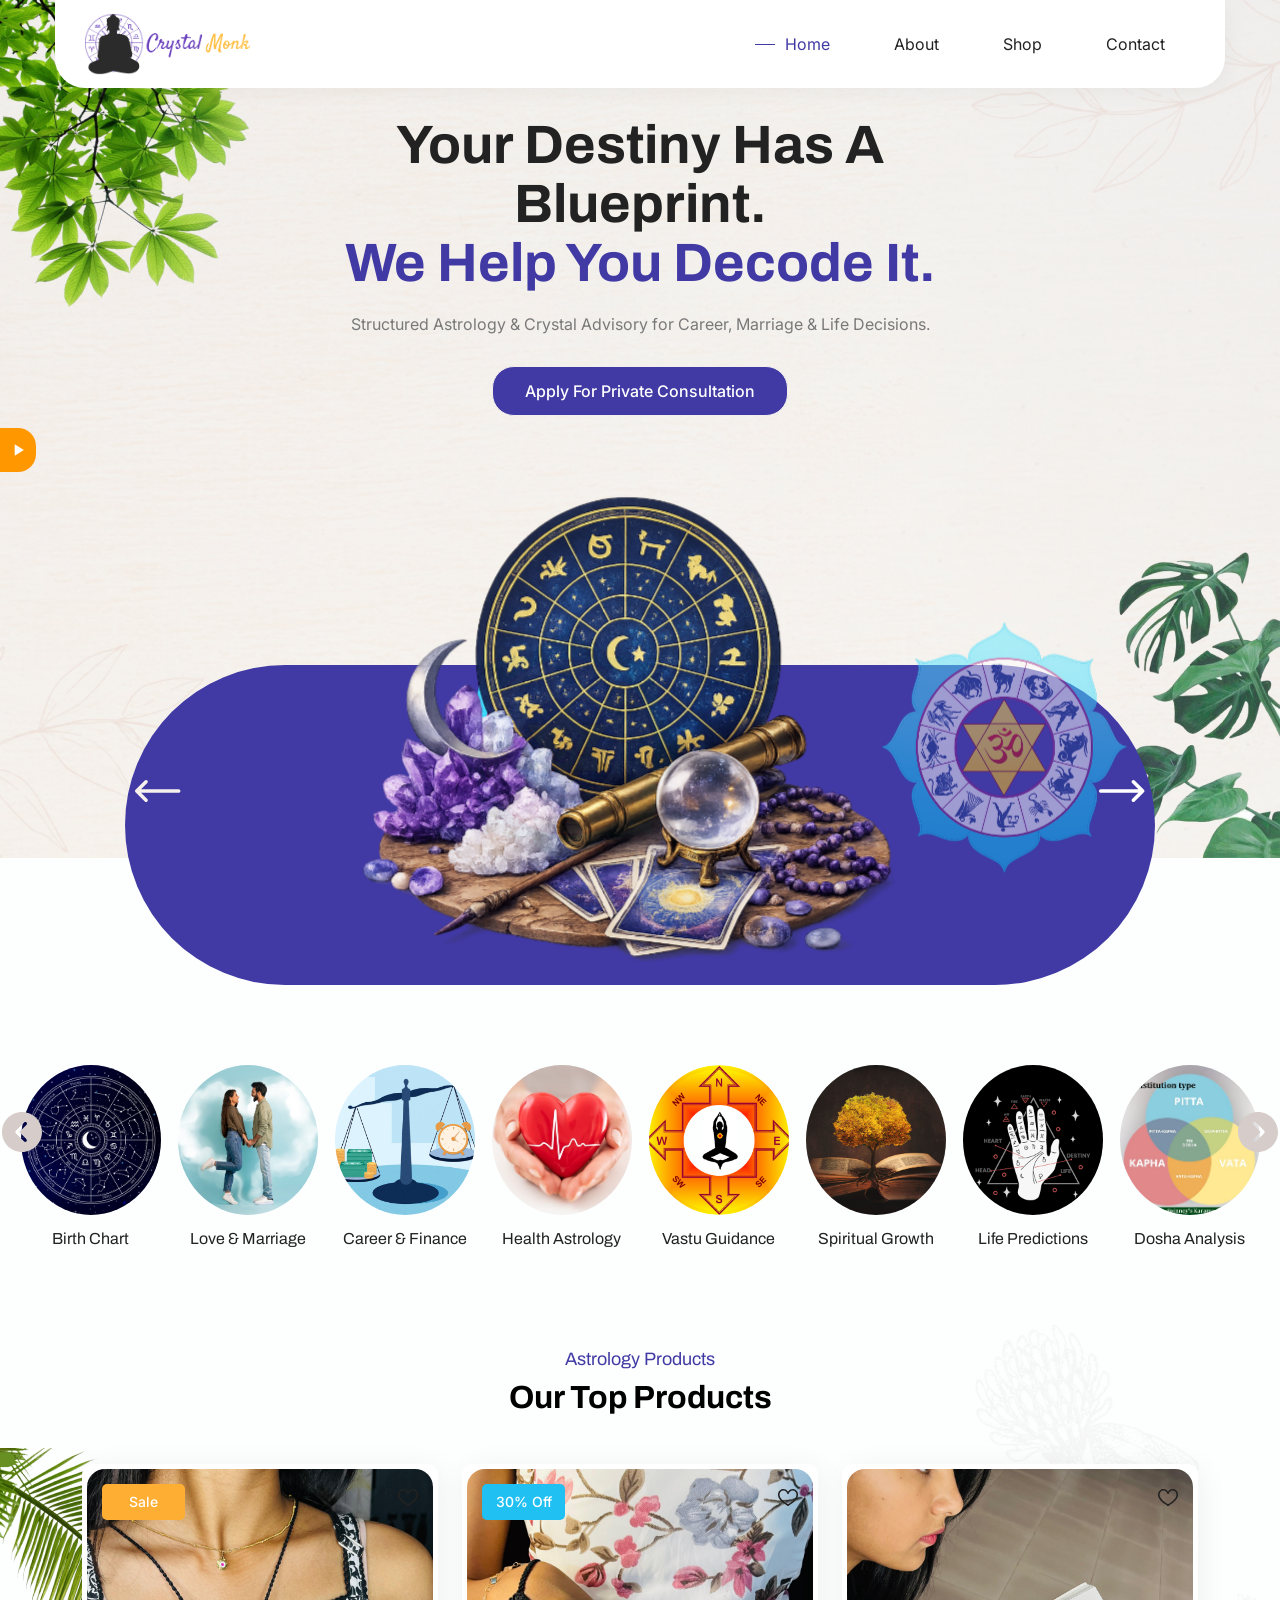
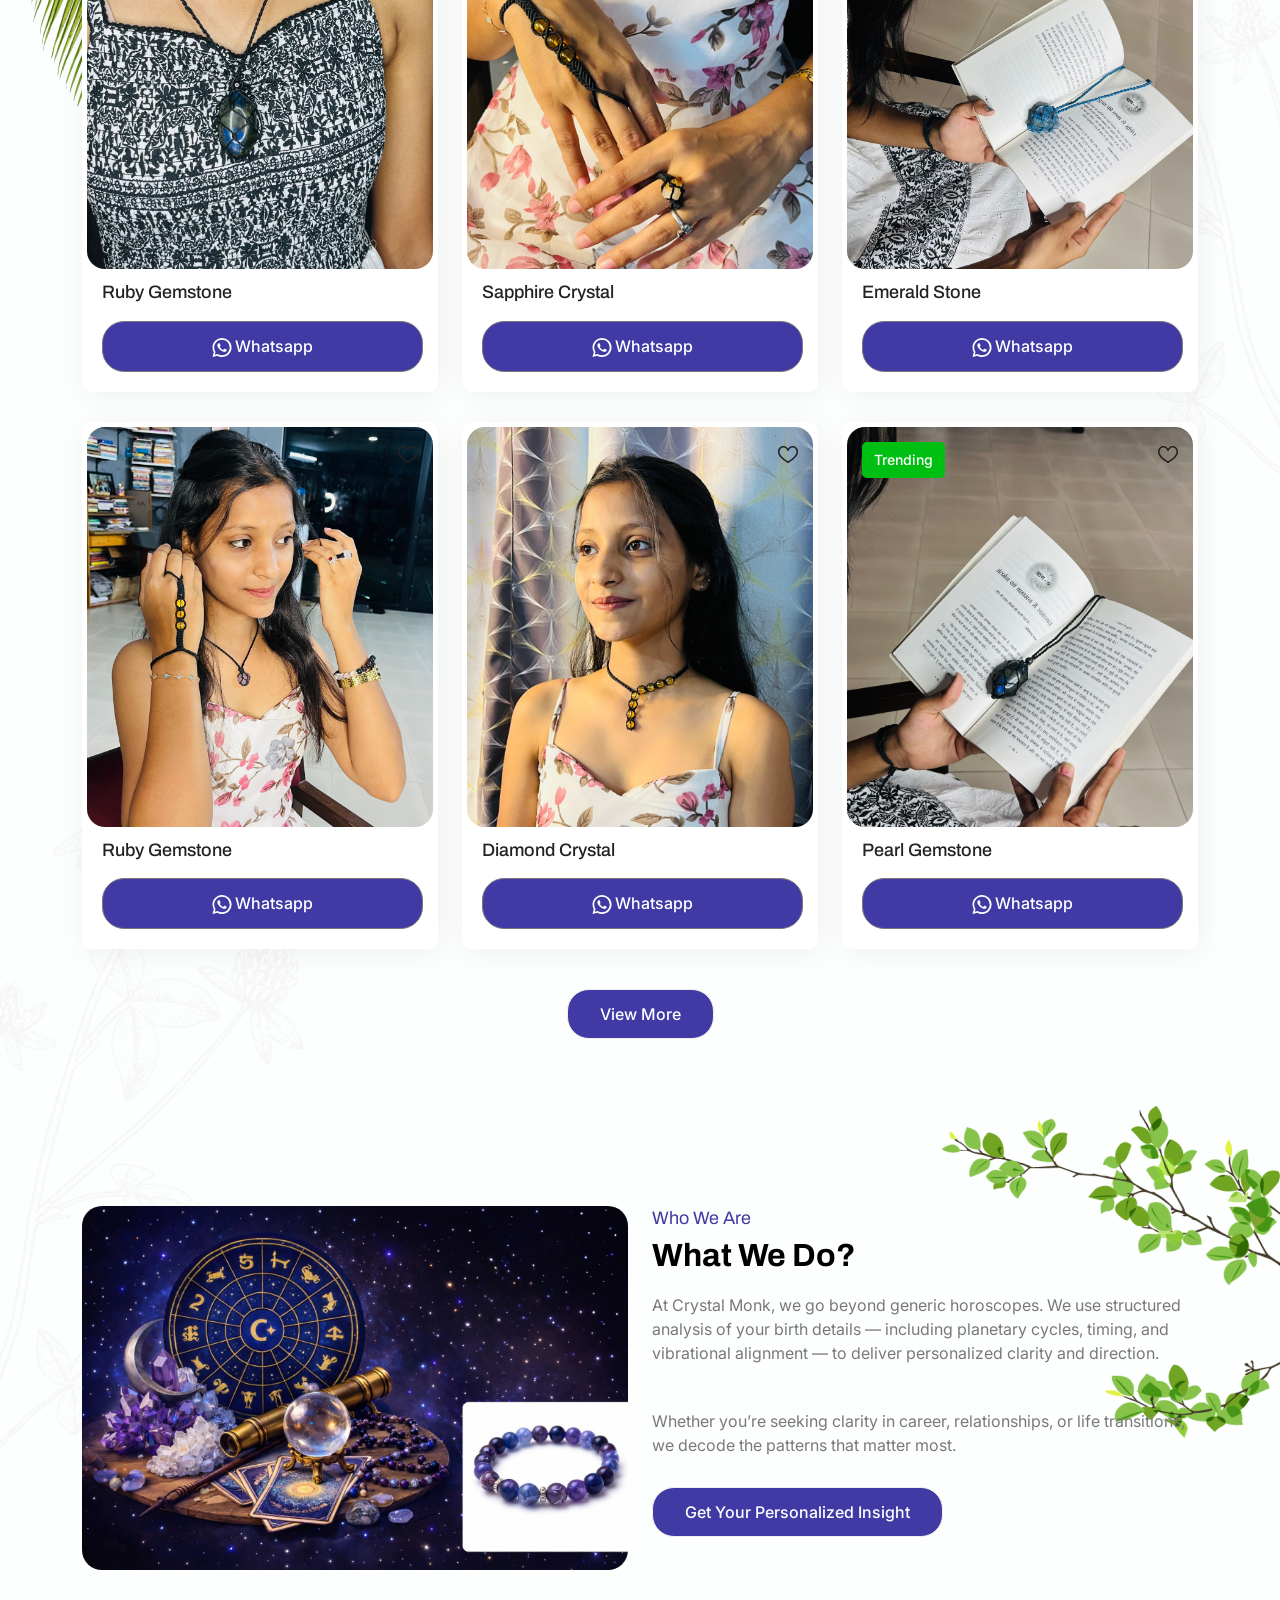
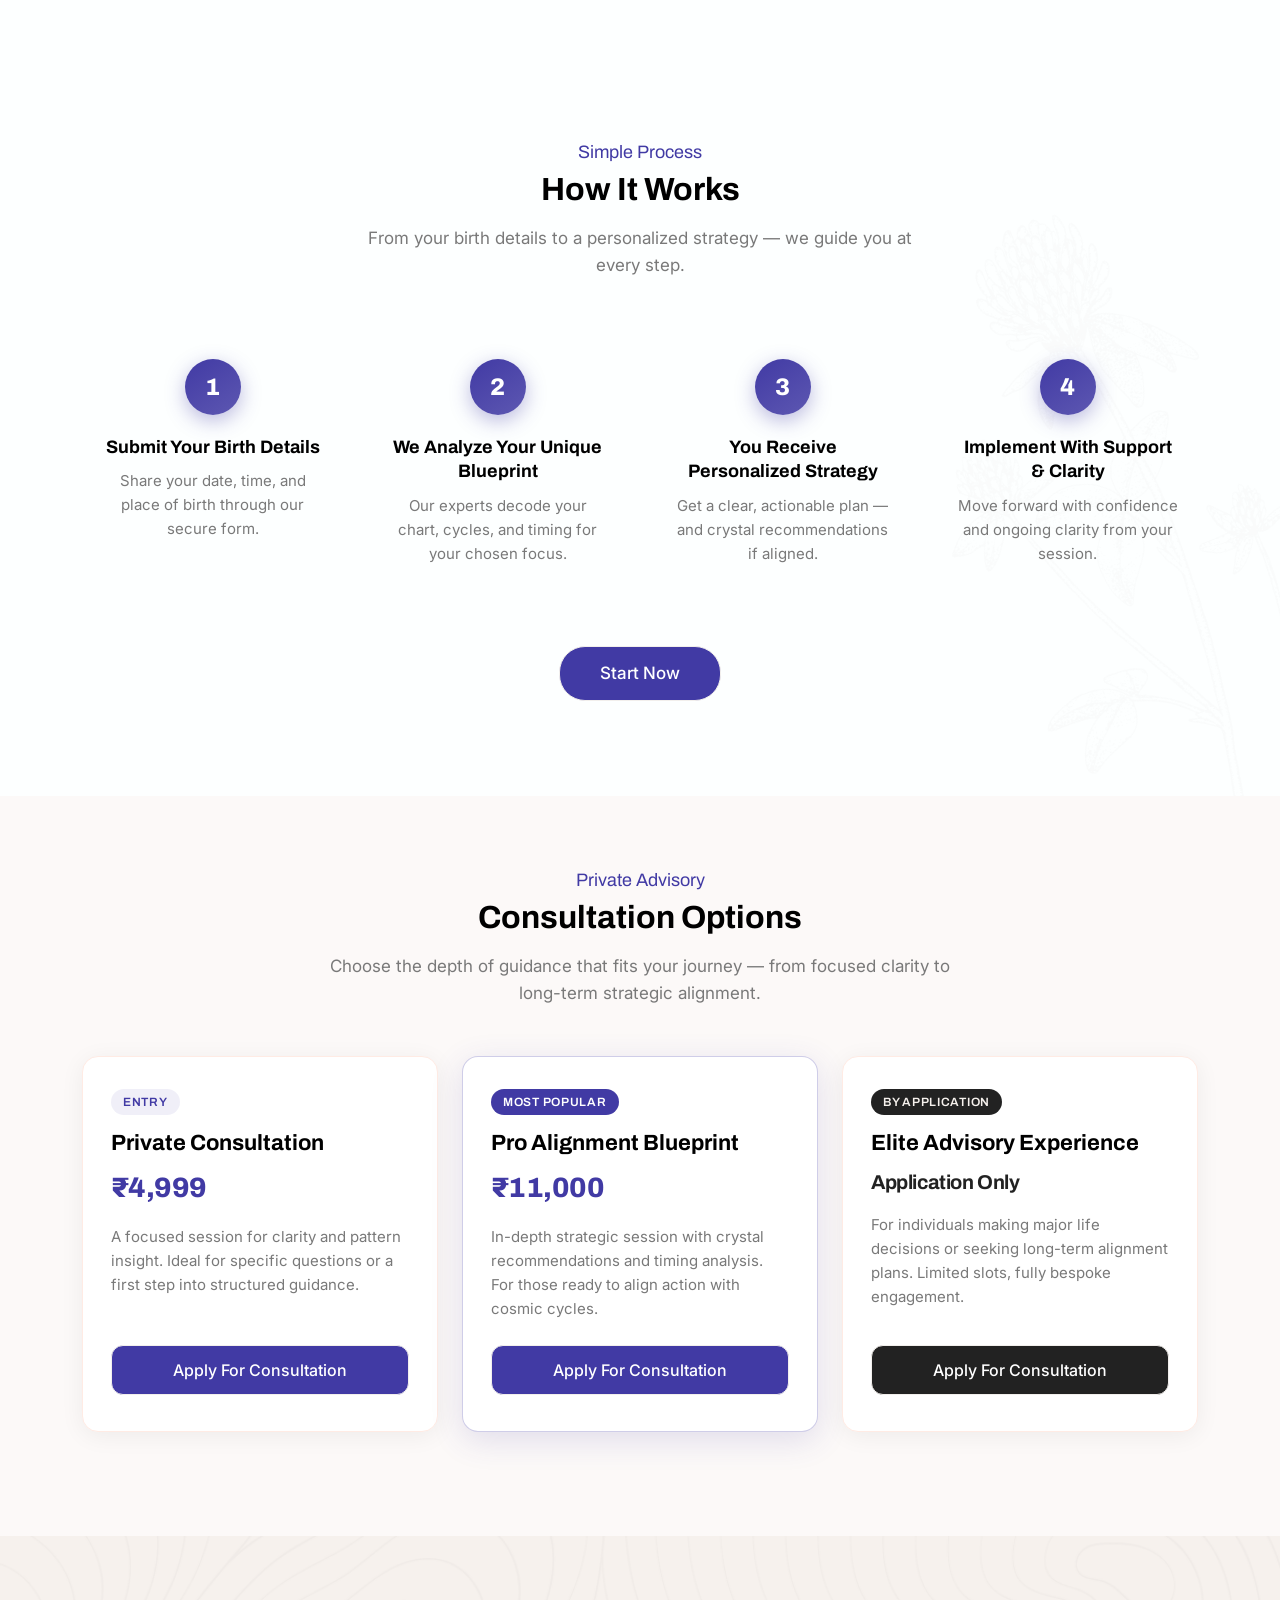
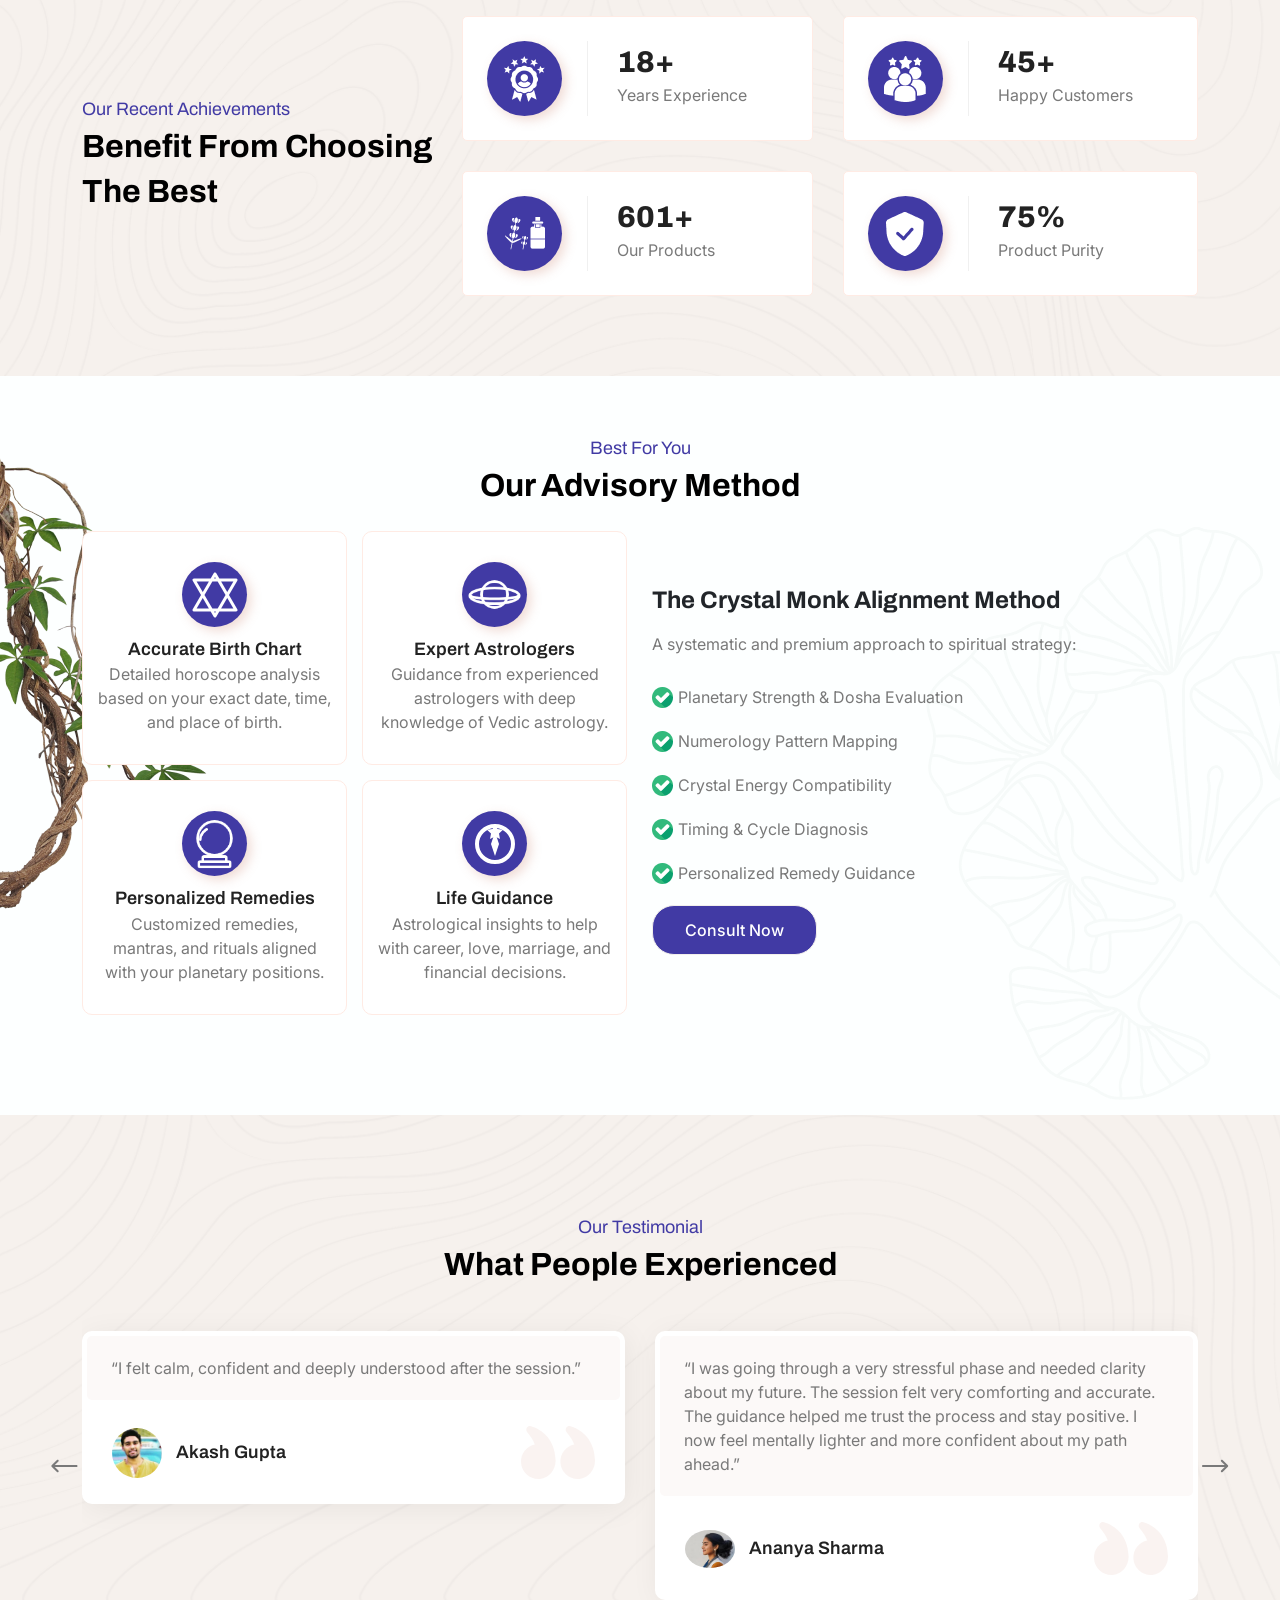
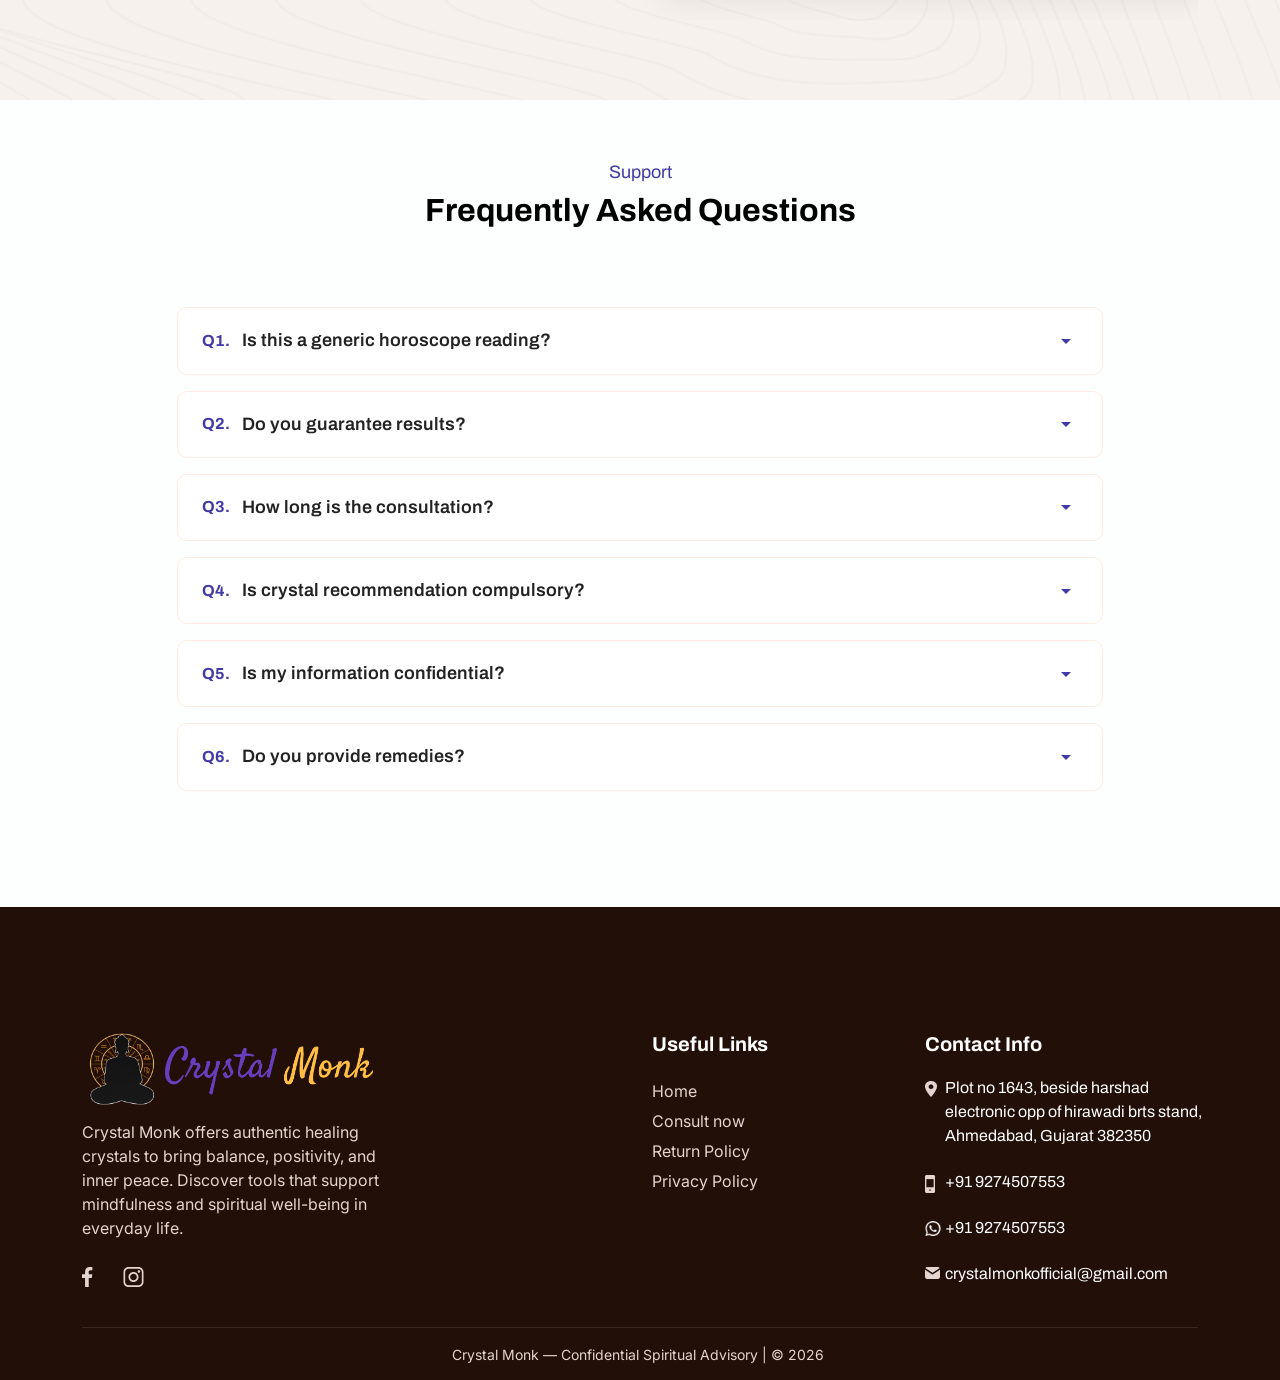
==== commit c0434e22: "whatsApp button functionality" ====
--- a/index.html
+++ b/index.html
@@ -1,293 +1,410 @@
-<!DOCTYPE html>
+<!doctype html>
 <html lang="zxx">
-<head>
-    <title>Crystal Monk Private Advisory | Personalized Astrology & Crystal Guidance</title>
-    <meta charset="UTF-8">
-    <meta name="description" content="Get structured astrology, numerology & crystal advisory for career, marriage & life decisions. Limited private consultations available.">
-    <meta name="keywords" content="astrology consultation, crystal guidance, numerology, birth chart, Crystal Monk, private advisory">
-    <meta name="author" content="Crystal Monk">
-    <meta name="viewport" content="width=device-width, initial-scale=1.0">
-    <meta property="og:title" content="Crystal Monk Private Advisory | Personalized Astrology & Crystal Guidance">
-    <meta property="og:description" content="Get structured astrology, numerology & crystal advisory for career, marriage & life decisions. Limited private consultations available.">
-    <meta property="og:type" content="website">
+  <head>
+    <title>
+      Crystal Monk Private Advisory | Personalized Astrology & Crystal Guidance
+    </title>
+    <meta charset="UTF-8" />
+    <meta
+      name="description"
+      content="Get structured astrology, numerology & crystal advisory for career, marriage & life decisions. Limited private consultations available."
+    />
+    <meta
+      name="keywords"
+      content="astrology consultation, crystal guidance, numerology, birth chart, Crystal Monk, private advisory"
+    />
+    <meta name="author" content="Crystal Monk" />
+    <meta name="viewport" content="width=device-width, initial-scale=1.0" />
+    <meta
+      property="og:title"
+      content="Crystal Monk Private Advisory | Personalized Astrology & Crystal Guidance"
+    />
+    <meta
+      property="og:description"
+      content="Get structured astrology, numerology & crystal advisory for career, marriage & life decisions. Limited private consultations available."
+    />
+    <meta property="og:type" content="website" />
     <link
-        href="https://fonts.googleapis.com/css2?family=Archivo:ital,wght@0,100..900;1,100..900&amp;family=Inter:ital,opsz,wght@0,14..32,100..900;1,14..32,100..900&amp;display=swap"
-        rel="stylesheet">
-    <link rel="stylesheet" href="assets/css/bootstrap.min.css">
-    <link rel="stylesheet" href="assets/css/font-awesome.min.css">
-    <link rel="stylesheet" href="assets/css/select2.min.css">
-    <link rel="stylesheet" href="assets/css/flatpickr.min.css">
-    <link rel="stylesheet" href="assets/css/swiper-bundle.min.css">
-    <link rel="stylesheet" href="assets/css/style.css">
-    <link rel="stylesheet" href="assets/css/responsive.css">
-    <link rel="icon" type="image/png" width="8" href="assets/images/image.png">
+      href="https://fonts.googleapis.com/css2?family=Archivo:ital,wght@0,100..900;1,100..900&amp;family=Inter:ital,opsz,wght@0,14..32,100..900;1,14..32,100..900&amp;display=swap"
+      rel="stylesheet"
+    />
+    <link rel="stylesheet" href="assets/css/bootstrap.min.css" />
+    <link rel="stylesheet" href="assets/css/font-awesome.min.css" />
+    <link rel="stylesheet" href="assets/css/select2.min.css" />
+    <link rel="stylesheet" href="assets/css/flatpickr.min.css" />
+    <link rel="stylesheet" href="assets/css/swiper-bundle.min.css" />
+    <link rel="stylesheet" href="assets/css/style.css" />
+    <link rel="stylesheet" href="assets/css/responsive.css" />
+    <link
+      rel="icon"
+      type="image/png"
+      width="8"
+      href="assets/images/image.png"
+    />
     <script type="application/ld+json">
-    {
-      "@context": "https://schema.org",
-      "@type": "FAQPage",
-      "mainEntity": [
-        {"@type": "Question", "name": "Is this a generic horoscope reading?", "acceptedAnswer": {"@type": "Answer", "text": "No. Every consultation is personalized based on your birth chart, planetary strength & timing cycles."}},
-        {"@type": "Question", "name": "Do you guarantee results?", "acceptedAnswer": {"@type": "Answer", "text": "We provide strategic clarity and alignment guidance. Implementation remains your responsibility."}},
-        {"@type": "Question", "name": "How long is the consultation?", "acceptedAnswer": {"@type": "Answer", "text": "Private Consultation: 45–60 minutes. Pro Alignment Blueprint: 90 minutes."}},
-        {"@type": "Question", "name": "Is crystal recommendation compulsory?", "acceptedAnswer": {"@type": "Answer", "text": "No. Crystals are suggested only if aligned with your chart."}},
-        {"@type": "Question", "name": "Is my information confidential?", "acceptedAnswer": {"@type": "Answer", "text": "Yes. All data is strictly private."}},
-        {"@type": "Question", "name": "Do you provide remedies?", "acceptedAnswer": {"@type": "Answer", "text": "Only structured remedies based on planetary analysis — no random suggestions."}}
-      ]
-    }
+      {
+        "@context": "https://schema.org",
+        "@type": "FAQPage",
+        "mainEntity": [
+          {
+            "@type": "Question",
+            "name": "Is this a generic horoscope reading?",
+            "acceptedAnswer": {
+              "@type": "Answer",
+              "text": "No. Every consultation is personalized based on your birth chart, planetary strength & timing cycles."
+            }
+          },
+          {
+            "@type": "Question",
+            "name": "Do you guarantee results?",
+            "acceptedAnswer": {
+              "@type": "Answer",
+              "text": "We provide strategic clarity and alignment guidance. Implementation remains your responsibility."
+            }
+          },
+          {
+            "@type": "Question",
+            "name": "How long is the consultation?",
+            "acceptedAnswer": {
+              "@type": "Answer",
+              "text": "Private Consultation: 45–60 minutes. Pro Alignment Blueprint: 90 minutes."
+            }
+          },
+          {
+            "@type": "Question",
+            "name": "Is crystal recommendation compulsory?",
+            "acceptedAnswer": {
+              "@type": "Answer",
+              "text": "No. Crystals are suggested only if aligned with your chart."
+            }
+          },
+          {
+            "@type": "Question",
+            "name": "Is my information confidential?",
+            "acceptedAnswer": {
+              "@type": "Answer",
+              "text": "Yes. All data is strictly private."
+            }
+          },
+          {
+            "@type": "Question",
+            "name": "Do you provide remedies?",
+            "acceptedAnswer": {
+              "@type": "Answer",
+              "text": "Only structured remedies based on planetary analysis — no random suggestions."
+            }
+          }
+        ]
+      }
     </script>
-</head>
-
-<body><a href="https://kamleshyadav.com/cdn-cgi/content?id=thIoc9iPu3rZF3JpXTX8OzBUQ5LprLszk8wqOyzIN0s-1770194672.0053399-1.0.1.1-_4pjplRoPfv3nd8HmKS0o13Mk7hcodhPJppQIH49GNQ" aria-hidden="true" rel="nofollow noopener" style="display: none !important; visibility: hidden !important"></a>
+  </head>
+
+  <body>
+    <a
+      href="https://kamleshyadav.com/cdn-cgi/content?id=thIoc9iPu3rZF3JpXTX8OzBUQ5LprLszk8wqOyzIN0s-1770194672.0053399-1.0.1.1-_4pjplRoPfv3nd8HmKS0o13Mk7hcodhPJppQIH49GNQ"
+      aria-hidden="true"
+      rel="nofollow noopener"
+      style="display: none !important; visibility: hidden !important"
+    ></a>
     <!------------- Loader start ----------->
-        <div class="ayur-loader">
-            <div class="ayur-spin">
-                <img src="assets/images/loader.gif" alt="loader">
-            </div>
-        </div>
+    <div class="ayur-loader">
+      <div class="ayur-spin">
+        <img src="assets/images/loader.gif" alt="loader" />
+      </div>
+    </div>
     <!------------- Loader End ----------->
     <!------------- Header Section start ----------->
     <div class="ayur-menu-wrapper">
-        <div class="container">
-            <div class="row align-items-center">
-                <div class="col-lg-2 col-md-4 col-sm-5 col-6">
-                    <div class="ayur-menu-logo">
-                        <a href="index.html"><img src="assets/images/Logo.png"></a>
-                    </div>
-                </div>
-                <div class="col-lg-10 col-md-8 col-sm-7 col-6">
-                    <div class="ayur-navmenu-wrapper">
-                        <div class="ayur-nav-menu">
-                            <ul>
-                                <li class="active"><a href="index.html">Home</a></li>
-                                <li><a href="#about">About</a></li>
-                                <li><a href="shop.html">Shop</a></li>
-                                
-                                <li><a href="contact.html">Contact</a></li>
-                            </ul>
-                        </div>
-                        <div class="ayur-toggle-btn">
-                            <span></span>
-                            <span></span>
-                            <span></span>
-                        </div>
-                    </div>
-                </div>
-            </div>
-        </div>
+      <div class="container">
+        <div class="row align-items-center">
+          <div class="col-lg-2 col-md-4 col-sm-5 col-6">
+            <div class="ayur-menu-logo">
+              <a href="index.html"><img src="assets/images/Logo.png" /></a>
+            </div>
+          </div>
+          <div class="col-lg-10 col-md-8 col-sm-7 col-6">
+            <div class="ayur-navmenu-wrapper">
+              <div class="ayur-nav-menu">
+                <ul>
+                  <li class="active"><a href="index.html">Home</a></li>
+                  <li><a href="#about">About</a></li>
+                  <li><a href="shop.html">Shop</a></li>
+
+                  <li><a href="contact.html">Contact</a></li>
+                </ul>
+              </div>
+              <div class="ayur-toggle-btn">
+                <span></span>
+                <span></span>
+                <span></span>
+              </div>
+            </div>
+          </div>
+        </div>
+      </div>
     </div>
     <!------------- Header Section End ----------->
     <!------------- Banner Section start ----------->
     <div class="ayur-banner-section">
-        <div class="container">
-            <div class="row">
-                <div class="col-lg-12 col-md-12 col-sm-12">
-                    <div class="ayur-banner-heading">
-                        <h1>Your Destiny Has A Blueprint. <br/> <span> We Help You Decode It.</span> </h1>
-                        <p>Structured Astrology & Crystal Advisory for Career, Marriage & Life Decisions.</p>
-                        <a href="#" 
-                           class="ayur-btn"
-                           data-cal-link="crystalmonk/45min"
-                           data-cal-namespace="45min"
-                           data-cal-config='{"layout":"month_view","useSlotsViewOnSmallScreen":"true"}'>
-                           Apply for Private Consultation
-                        </a>
+      <div class="container">
+        <div class="row">
+          <div class="col-lg-12 col-md-12 col-sm-12">
+            <div class="ayur-banner-heading">
+              <h1>
+                Your Destiny Has A Blueprint. <br />
+                <span> We Help You Decode It.</span>
+              </h1>
+              <p>
+                Structured Astrology & Crystal Advisory for Career, Marriage &
+                Life Decisions.
+              </p>
+              <a
+                href="#"
+                class="ayur-btn"
+                data-cal-link="crystalmonk/45min"
+                data-cal-namespace="45min"
+                data-cal-config='{"layout":"month_view","useSlotsViewOnSmallScreen":"true"}'
+              >
+                Apply for Private Consultation
+              </a>
+            </div>
+          </div>
+        </div>
+        <div class="row">
+          <div class="col-lg-12">
+            <div class="ayur-banner-slider-sec">
+              <div class="swiper ayur-banner-slider" swiper_scale_active>
+                <div class="swiper-wrapper">
+                  <div class="swiper-slide">
+                    <div class="ayur-ban-slide">
+                      <img
+                        src="assets/images/ban-head-img1.png"
+                        alt="headerimage"
+                      />
                     </div>
-                </div>
-            </div>
-            <div class="row">
-                <div class="col-lg-12">
-                    <div class="ayur-banner-slider-sec">
-                        <div class="swiper ayur-banner-slider" swiper_scale_active>
-                            <div class="swiper-wrapper">
-                                <div class="swiper-slide">
-                                    <div class="ayur-ban-slide">
-                                        <img src="assets/images/ban-head-img1.png" alt="headerimage">
-                                    </div>
-                                </div>
-                                <div class="swiper-slide">
-                                    <div class="ayur-ban-slide">
-                                        <img src="assets/images/footer-left.png" alt="headerimage">
-                                    </div>
-                                </div>
-                                <div class="swiper-slide">
-                                    <div class="ayur-ban-slide">
-                                        <img src="assets/images/ban-head-img1.png" alt="headerimage">
-                                    </div>
-                                </div>
-                                <div class="swiper-slide">
-                                    <div class="ayur-ban-slide">
-                                        <img src="assets/images/footer-left.png" alt="headerimage">
-                                    </div>
-                                </div>
-                                <div class="swiper-slide">
-                                    <div class="ayur-ban-slide">
-                                        <img src="assets/images/ban-head-img1.png" alt="headerimage">
-                                    </div>
-                                </div>
-                            </div>
-                            <div class="swiper-button-prev">
-                                <svg width="46" height="22" viewBox="0 0 46 22" fill="none"
-                                    xmlns="http://www.w3.org/2000/svg">
-                                    <path
-                                        d="M0.520424 9.74414L0.522022 9.74245L9.79254 0.51664C10.4871 -0.174498 11.6104 -0.171926 12.3017 0.522671C12.9929 1.21718 12.9903 2.34051 12.2958 3.03174L6.07152 9.22581H43.6452C44.6251 9.22581 45.4194 10.0201 45.4194 11C45.4194 11.9799 44.6251 12.7742 43.6452 12.7742H6.07161L12.2957 18.9683C12.9902 19.6595 12.9928 20.7828 12.3016 21.4773C11.6103 22.172 10.4869 22.1744 9.79245 21.4834L0.521931 12.2575L0.520336 12.2559C-0.17453 11.5623 -0.17231 10.4354 0.520424 9.74414Z"
-                                        fill="#F6F1ED" />
-                                </svg>
-                            </div>
-                            <div class="swiper-button-next">
-                                <svg width="46" height="22" viewBox="0 0 46 22" fill="none"
-                                    xmlns="http://www.w3.org/2000/svg">
-                                    <path
-                                        d="M44.899 9.74414L44.8974 9.74245L35.6269 0.51664C34.9324 -0.174498 33.8091 -0.171926 33.1177 0.522671C32.4265 1.21718 32.4292 2.34051 33.1237 3.03174L39.3479 9.22581H1.77419C0.794307 9.22581 0 10.0201 0 11C0 11.9799 0.794307 12.7742 1.77419 12.7742H39.3478L33.1238 18.9683C32.4293 19.6595 32.4266 20.7828 33.1178 21.4773C33.8091 22.172 34.9326 22.1744 35.627 21.4834L44.8975 12.2575L44.8991 12.2559C45.594 11.5623 45.5917 10.4354 44.899 9.74414Z"
-                                        fill="white" />
-                                </svg>
-                            </div>
-                        </div>
+                  </div>
+                  <div class="swiper-slide">
+                    <div class="ayur-ban-slide">
+                      <img
+                        src="assets/images/footer-left.png"
+                        alt="headerimage"
+                      />
                     </div>
-                </div>
-            </div>
-        </div>
-        <div class="ayur-ban-leaf">
-            <img src="assets/images/ban-leafleft.png" alt="leaf-image">
-            <img src="assets/images/ban-leafright.png" alt="leaf-image">
-        </div>
+                  </div>
+                  <div class="swiper-slide">
+                    <div class="ayur-ban-slide">
+                      <img
+                        src="assets/images/ban-head-img1.png"
+                        alt="headerimage"
+                      />
+                    </div>
+                  </div>
+                  <div class="swiper-slide">
+                    <div class="ayur-ban-slide">
+                      <img
+                        src="assets/images/footer-left.png"
+                        alt="headerimage"
+                      />
+                    </div>
+                  </div>
+                  <div class="swiper-slide">
+                    <div class="ayur-ban-slide">
+                      <img
+                        src="assets/images/ban-head-img1.png"
+                        alt="headerimage"
+                      />
+                    </div>
+                  </div>
+                </div>
+                <div class="swiper-button-prev">
+                  <svg
+                    width="46"
+                    height="22"
+                    viewBox="0 0 46 22"
+                    fill="none"
+                    xmlns="http://www.w3.org/2000/svg"
+                  >
+                    <path
+                      d="M0.520424 9.74414L0.522022 9.74245L9.79254 0.51664C10.4871 -0.174498 11.6104 -0.171926 12.3017 0.522671C12.9929 1.21718 12.9903 2.34051 12.2958 3.03174L6.07152 9.22581H43.6452C44.6251 9.22581 45.4194 10.0201 45.4194 11C45.4194 11.9799 44.6251 12.7742 43.6452 12.7742H6.07161L12.2957 18.9683C12.9902 19.6595 12.9928 20.7828 12.3016 21.4773C11.6103 22.172 10.4869 22.1744 9.79245 21.4834L0.521931 12.2575L0.520336 12.2559C-0.17453 11.5623 -0.17231 10.4354 0.520424 9.74414Z"
+                      fill="#F6F1ED"
+                    />
+                  </svg>
+                </div>
+                <div class="swiper-button-next">
+                  <svg
+                    width="46"
+                    height="22"
+                    viewBox="0 0 46 22"
+                    fill="none"
+                    xmlns="http://www.w3.org/2000/svg"
+                  >
+                    <path
+                      d="M44.899 9.74414L44.8974 9.74245L35.6269 0.51664C34.9324 -0.174498 33.8091 -0.171926 33.1177 0.522671C32.4265 1.21718 32.4292 2.34051 33.1237 3.03174L39.3479 9.22581H1.77419C0.794307 9.22581 0 10.0201 0 11C0 11.9799 0.794307 12.7742 1.77419 12.7742H39.3478L33.1238 18.9683C32.4293 19.6595 32.4266 20.7828 33.1178 21.4773C33.8091 22.172 34.9326 22.1744 35.627 21.4834L44.8975 12.2575L44.8991 12.2559C45.594 11.5623 45.5917 10.4354 44.899 9.74414Z"
+                      fill="white"
+                    />
+                  </svg>
+                </div>
+              </div>
+            </div>
+          </div>
+        </div>
+      </div>
+      <div class="ayur-ban-leaf">
+        <img src="assets/images/ban-leafleft.png" alt="leaf-image" />
+        <img src="assets/images/ban-leafright.png" alt="leaf-image" />
+      </div>
     </div>
     <!------------- Banner Section end ----------->
     <!------------- Care Section start ----------->
     <div class="ayur-care-slider-wrapper">
-        <div class="container-fluid">
-            <div class="ayur-care-slider-sec">
-                <div class="swiper ayur-care-slider">
-                    <div class="swiper-wrapper">
-                        <div class="swiper-slide">
-                            <div class="ayur-careslide-box">
-                                <div class="ayur-careslider-img">
-                                    <img src="assets/images/care-img11.png"alt="img">
-                                </div>
-                                <h3>Birth Chart</h3>
-                            </div>
-                        </div>
-                        <div class="swiper-slide">
-                            <div class="ayur-careslide-box">
-                                <div class="ayur-careslider-img">
-                                    <img src="assets/images/care-img12.png" alt="img">
-                                </div>
-                                <h3>Love & Marriage</h3>
-                            </div>
-                        </div>
-                        <div class="swiper-slide">
-                            <div class="ayur-careslide-box">
-                                <div class="ayur-careslider-img">
-                                    <img src="assets/images/care-img13.png" alt="img">
-                                </div>
-                                <h3>Career & Finance</h3>
-                            </div>
-                        </div>
-                        <div class="swiper-slide">
-                            <div class="ayur-careslide-box">
-                                <div class="ayur-careslider-img">
-                                    <img src="assets/images/care-img14.png" alt="img">
-                                </div>
-                                <h3>Health Astrology</h3>
-                            </div>
-                        </div>
-                        <div class="swiper-slide">
-                            <div class="ayur-careslide-box">
-                                <div class="ayur-careslider-img">
-                                    <img src="assets/images/care-img15.png" alt="img">
-                                </div>
-                                <h3>Vastu Guidance</h3>
-                            </div>
-                        </div>
-                        <div class="swiper-slide">
-                            <div class="ayur-careslide-box">
-                                <div class="ayur-careslider-img">
-                                    <img src="assets/images/care-img16.png" alt="img">
-                                </div>
-                                <h3>Spiritual Growth</h3>
-                            </div>
-                        </div>
-                        <div class="swiper-slide">
-                            <div class="ayur-careslide-box">
-                                <div class="ayur-careslider-img">
-                                    <img src="assets/images/care-img17.png" alt="img">
-                                </div>
-                                <h3>Life Predictions</h3>
-                            </div>
-                        </div>
-                        <div class="swiper-slide">
-                            <div class="ayur-careslide-box">
-                                <div class="ayur-careslider-img">
-                                    <img src="assets/images/care-img18.png" alt="img">
-                                </div>
-                                <h3>Dosha Analysis</h3>
-                            </div>
-                        </div>
-                        <div class="swiper-slide">
-                            <div class="ayur-careslide-box">
-                                <div class="ayur-careslider-img">
-                                    <img src="assets/images/care-img11.png" alt="img">
-                                </div>
-                                <h3>Horoscope</h3>
-                            </div>
-                        </div>
-                        <div class="swiper-slide">
-                            <div class="ayur-careslide-box">
-                                <div class="ayur-careslider-img">
-                                    <img src="assets/images/care-img20.webp" alt="img">
-                                </div>
-                                <h3>Remedies & Rituals</h3>
-                            </div>
-                        </div>
-                    </div>
-                </div>
-                <div class="swiper-button-prev">
-                    <svg width="40" height="40" viewBox="0 0 40 40" fill="none" xmlns="http://www.w3.org/2000/svg">
-                        <path
-                            d="M20 0C31.0284 0 40 8.97164 40 20C40 31.0284 31.0284 40 20 40C8.97164 40 0 31.0284 0 20C0 8.97164 8.97164 0 20 0ZM13.8216 21.1784L22.155 29.5116C22.3096 29.6666 22.4932 29.7896 22.6955 29.8734C22.8977 29.9572 23.1145 30.0002 23.3334 30C23.5523 30.0002 23.769 29.9572 23.9712 29.8733C24.1735 29.7895 24.3571 29.6666 24.5117 29.5116C25.1634 28.86 25.1634 27.8066 24.5117 27.155L17.3566 20L24.5116 12.845C25.1633 12.1934 25.1633 11.14 24.5116 10.4884C23.86 9.83672 22.8066 9.83672 22.155 10.4884L13.8216 18.8217C13.17 19.4734 13.17 20.5266 13.8216 21.1784Z"
-                            fill="#D6CDCA" />
-                    </svg>
-                </div>
-                <div class="swiper-button-next">
-                    <svg width="40" height="40" viewBox="0 0 40 40" fill="none" xmlns="http://www.w3.org/2000/svg">
-                        <path
-                            d="M20 0C8.97164 0 0 8.97164 0 20C0 31.0284 8.97164 40 20 40C31.0284 40 40 31.0284 40 20C40 8.97164 31.0284 0 20 0ZM26.1784 21.1784L17.845 29.5116C17.6904 29.6666 17.5068 29.7896 17.3045 29.8734C17.1023 29.9572 16.8855 30.0002 16.6666 30C16.4477 30.0002 16.231 29.9572 16.0288 29.8733C15.8265 29.7895 15.6429 29.6666 15.4883 29.5116C14.8366 28.86 14.8366 27.8066 15.4883 27.155L22.6434 20L15.4884 12.845C14.8367 12.1934 14.8367 11.14 15.4884 10.4884C16.14 9.83672 17.1934 9.83672 17.845 10.4884L26.1784 18.8217C26.83 19.4734 26.83 20.5266 26.1784 21.1784Z"
-                            fill="#CD8973" />
-                    </svg>
-                </div>
-            </div>
-        </div>
+      <div class="container-fluid">
+        <div class="ayur-care-slider-sec">
+          <div class="swiper ayur-care-slider">
+            <div class="swiper-wrapper">
+              <div class="swiper-slide">
+                <div class="ayur-careslide-box">
+                  <div class="ayur-careslider-img">
+                    <img src="assets/images/care-img11.png" alt="img" />
+                  </div>
+                  <h3>Birth Chart</h3>
+                </div>
+              </div>
+              <div class="swiper-slide">
+                <div class="ayur-careslide-box">
+                  <div class="ayur-careslider-img">
+                    <img src="assets/images/care-img12.png" alt="img" />
+                  </div>
+                  <h3>Love & Marriage</h3>
+                </div>
+              </div>
+              <div class="swiper-slide">
+                <div class="ayur-careslide-box">
+                  <div class="ayur-careslider-img">
+                    <img src="assets/images/care-img13.png" alt="img" />
+                  </div>
+                  <h3>Career & Finance</h3>
+                </div>
+              </div>
+              <div class="swiper-slide">
+                <div class="ayur-careslide-box">
+                  <div class="ayur-careslider-img">
+                    <img src="assets/images/care-img14.png" alt="img" />
+                  </div>
+                  <h3>Health Astrology</h3>
+                </div>
+              </div>
+              <div class="swiper-slide">
+                <div class="ayur-careslide-box">
+                  <div class="ayur-careslider-img">
+                    <img src="assets/images/care-img15.png" alt="img" />
+                  </div>
+                  <h3>Vastu Guidance</h3>
+                </div>
+              </div>
+              <div class="swiper-slide">
+                <div class="ayur-careslide-box">
+                  <div class="ayur-careslider-img">
+                    <img src="assets/images/care-img16.png" alt="img" />
+                  </div>
+                  <h3>Spiritual Growth</h3>
+                </div>
+              </div>
+              <div class="swiper-slide">
+                <div class="ayur-careslide-box">
+                  <div class="ayur-careslider-img">
+                    <img src="assets/images/care-img17.png" alt="img" />
+                  </div>
+                  <h3>Life Predictions</h3>
+                </div>
+              </div>
+              <div class="swiper-slide">
+                <div class="ayur-careslide-box">
+                  <div class="ayur-careslider-img">
+                    <img src="assets/images/care-img18.png" alt="img" />
+                  </div>
+                  <h3>Dosha Analysis</h3>
+                </div>
+              </div>
+              <div class="swiper-slide">
+                <div class="ayur-careslide-box">
+                  <div class="ayur-careslider-img">
+                    <img src="assets/images/care-img11.png" alt="img" />
+                  </div>
+                  <h3>Horoscope</h3>
+                </div>
+              </div>
+              <div class="swiper-slide">
+                <div class="ayur-careslide-box">
+                  <div class="ayur-careslider-img">
+                    <img src="assets/images/care-img20.webp" alt="img" />
+                  </div>
+                  <h3>Remedies & Rituals</h3>
+                </div>
+              </div>
+            </div>
+          </div>
+          <div class="swiper-button-prev">
+            <svg
+              width="40"
+              height="40"
+              viewBox="0 0 40 40"
+              fill="none"
+              xmlns="http://www.w3.org/2000/svg"
+            >
+              <path
+                d="M20 0C31.0284 0 40 8.97164 40 20C40 31.0284 31.0284 40 20 40C8.97164 40 0 31.0284 0 20C0 8.97164 8.97164 0 20 0ZM13.8216 21.1784L22.155 29.5116C22.3096 29.6666 22.4932 29.7896 22.6955 29.8734C22.8977 29.9572 23.1145 30.0002 23.3334 30C23.5523 30.0002 23.769 29.9572 23.9712 29.8733C24.1735 29.7895 24.3571 29.6666 24.5117 29.5116C25.1634 28.86 25.1634 27.8066 24.5117 27.155L17.3566 20L24.5116 12.845C25.1633 12.1934 25.1633 11.14 24.5116 10.4884C23.86 9.83672 22.8066 9.83672 22.155 10.4884L13.8216 18.8217C13.17 19.4734 13.17 20.5266 13.8216 21.1784Z"
+                fill="#D6CDCA"
+              />
+            </svg>
+          </div>
+          <div class="swiper-button-next">
+            <svg
+              width="40"
+              height="40"
+              viewBox="0 0 40 40"
+              fill="none"
+              xmlns="http://www.w3.org/2000/svg"
+            >
+              <path
+                d="M20 0C8.97164 0 0 8.97164 0 20C0 31.0284 8.97164 40 20 40C31.0284 40 40 31.0284 40 20C40 8.97164 31.0284 0 20 0ZM26.1784 21.1784L17.845 29.5116C17.6904 29.6666 17.5068 29.7896 17.3045 29.8734C17.1023 29.9572 16.8855 30.0002 16.6666 30C16.4477 30.0002 16.231 29.9572 16.0288 29.8733C15.8265 29.7895 15.6429 29.6666 15.4883 29.5116C14.8366 28.86 14.8366 27.8066 15.4883 27.155L22.6434 20L15.4884 12.845C14.8367 12.1934 14.8367 11.14 15.4884 10.4884C16.14 9.83672 17.1934 9.83672 17.845 10.4884L26.1784 18.8217C26.83 19.4734 26.83 20.5266 26.1784 21.1784Z"
+                fill="#CD8973"
+              />
+            </svg>
+          </div>
+        </div>
+      </div>
     </div>
     <!------------- Care Section end ----------->
     <!------------- Top Product Section start (commented out) ----------->
 
     <div id="shop" class="ayur-bgcover ayur-topproduct-sec">
-        <div class="container">
-            <div class="row">
-                <div class="col-lg-12 col-md-12 col-sm-12">
-                    <div class="ayur-heading-wrap">
-                        <h5>Astrology Products</h5>
-                        <h3>Our Top Products</h3>
-                    </div>
-                </div>
-            </div>
-            <div class="row">
-                <div class="col-lg-4 col-md-6 col-sm-6">
-                    <div class="ayur-tpro-box">
-                        <div class="ayur-tpro-img">
-                            <img src="assets/images/prod-img1.jpeg" alt="img">
-                            <div class="ayur-tpro-sale">
-                                <p>Sale</p>
-                                <div class="ayur-tpro-like">
-                                    <a href="javascript:void(0)" class="ayur-tpor-click">
-                                        <img src="assets/images/like.svg" class="unlike" />
-                                        <img src="assets/images/like-fill.svg" class="like" />
-                                    </a>
-                                </div>
-                            </div>
-                        </div>
-                        <div class="ayur-tpro-text">
-                            <h3><a href="shop-single.html">Ruby Gemstone</a></h3>
-                            <!-- <div class="ayur-tpro-price">
+      <div class="container">
+        <div class="row">
+          <div class="col-lg-12 col-md-12 col-sm-12">
+            <div class="ayur-heading-wrap">
+              <h5>Astrology Products</h5>
+              <h3>Our Top Products</h3>
+            </div>
+          </div>
+        </div>
+        <div class="row">
+          <div class="col-lg-4 col-md-6 col-sm-6">
+            <div class="ayur-tpro-box">
+              <div class="ayur-tpro-img">
+                <img src="assets/images/prod-img1.jpeg" alt="img" />
+                <div class="ayur-tpro-sale">
+                  <p>Sale</p>
+                  <div class="ayur-tpro-like">
+                    <a href="javascript:void(0)" class="ayur-tpor-click">
+                      <img src="assets/images/like.svg" class="unlike" />
+                      <img src="assets/images/like-fill.svg" class="like" />
+                    </a>
+                  </div>
+                </div>
+              </div>
+              <div class="ayur-tpro-text">
+                <h3><a href="shop-single.html">Ruby Gemstone</a></h3>
+                <!-- <div class="ayur-tpro-price">
                                 <p><del>₹2500</del>₹1499</p>
                                 <div class="ayur-tpro-star">
                                     <img src="assets/images/star-icon.png" alt="star">
@@ -295,397 +412,446 @@
                                 </div>
                             </div> -->
 
-                            <div class="ayur-tpro-btn">
-                                <a href="cart.html" class="ayur-btn">
-                                    <span>
-                                        <img src="assets/images/wa-icon.png" alt="whatsapp">
-                                    </span>
-                                    Whatsapp
-                                </a>
-                            </div>
-                        </div>
-                    </div>
-                </div>
-                <div class="col-lg-4 col-md-6 col-sm-6">
-                    <div class="ayur-tpro-box">
-                        <div class="ayur-tpro-img">
-                            <img src="assets/images/prod-img2.jpeg" alt="img">
-                            <div class="ayur-tpro-sale ayur-tpro-sale-off">
-                                <p>30% Off</p>
-                                <div class="ayur-tpro-like">
-                                    <a href="javascript:void(0)" class="ayur-tpor-click">
-                                        <img src="assets/images/like.svg" class="unlike" />
-                                        <img src="assets/images/like-fill.svg" class="like" />
-                                    </a>
-                                </div>
-                            </div>
-                        </div>
-                        <div class="ayur-tpro-text">
-                            <h3><a href="shop-single.html">Sapphire Crystal</a></h3>
-                            <!-- <div class="ayur-tpro-price">
+                <div class="ayur-tpro-btn">
+                  <a data-product="Soul Alignment Collection" class="ayur-btn">
+                    <span>
+                      <img src="assets/images/wa-icon.png" alt="whatsapp" />
+                    </span>
+                    Whatsapp
+                  </a>
+                </div>
+              </div>
+            </div>
+          </div>
+          <div class="col-lg-4 col-md-6 col-sm-6">
+            <div class="ayur-tpro-box">
+              <div class="ayur-tpro-img">
+                <img src="assets/images/prod-img2.jpeg" alt="img" />
+                <div class="ayur-tpro-sale ayur-tpro-sale-off">
+                  <p>30% Off</p>
+                  <div class="ayur-tpro-like">
+                    <a href="javascript:void(0)" class="ayur-tpor-click">
+                      <img src="assets/images/like.svg" class="unlike" />
+                      <img src="assets/images/like-fill.svg" class="like" />
+                    </a>
+                  </div>
+                </div>
+              </div>
+              <div class="ayur-tpro-text">
+                <h3><a href="shop-single.html">Sapphire Crystal</a></h3>
+                <!-- <div class="ayur-tpro-price">
                                 <p><del>₹2500</del>₹1499</p>
                                 <div class="ayur-tpro-star">
                                     <img src="assets/images/star-icon.png" alt="star">
                                     <p>4.5/5</p>
                                 </div>
                             </div> -->
-                            <div class="ayur-tpro-btn">
-                                <a href="cart.html" class="ayur-btn">
-                                    <span>
-                                        <img src="assets/images/wa-icon.png" alt="whatsapp">
-                                    </span>
-                                    Whatsapp
-                                </a>
-                            </div>
-                        </div>
-                    </div>
-                </div>
-                <div class="col-lg-4 col-md-6 col-sm-6">
-                    <div class="ayur-tpro-box">
-                        <div class="ayur-tpro-img">
-                            <img src="assets/images/prod-img3.jpeg" alt="img">
-                            <div class="ayur-tpro-sale ayur-tpro-sale-star">
-                                <div class="ayur-tpro-like" class="ayur-tpor-click">
-                                    <a href="javascript:void(0)">
-                                        <img src="assets/images/like.svg" class="unlike" />
-                                        <img src="assets/images/like-fill.svg" class="like" />
-                                    </a>
-                                </div>
-                            </div>
-                        </div>
-                        <div class="ayur-tpro-text">
-                            <h3><a href="shop-single.html">Emerald Stone</a></h3>
-                            <!-- <div class="ayur-tpro-price">
+                <div class="ayur-tpro-btn">
+                  <a data-product="Soul Alignment Collection" class="ayur-btn">
+                    <span>
+                      <img src="assets/images/wa-icon.png" alt="whatsapp" />
+                    </span>
+                    Whatsapp
+                  </a>
+                </div>
+              </div>
+            </div>
+          </div>
+          <div class="col-lg-4 col-md-6 col-sm-6">
+            <div class="ayur-tpro-box">
+              <div class="ayur-tpro-img">
+                <img src="assets/images/prod-img3.jpeg" alt="img" />
+                <div class="ayur-tpro-sale ayur-tpro-sale-star">
+                  <div class="ayur-tpro-like" class="ayur-tpor-click">
+                    <a href="javascript:void(0)">
+                      <img src="assets/images/like.svg" class="unlike" />
+                      <img src="assets/images/like-fill.svg" class="like" />
+                    </a>
+                  </div>
+                </div>
+              </div>
+              <div class="ayur-tpro-text">
+                <h3><a href="shop-single.html">Emerald Stone</a></h3>
+                <!-- <div class="ayur-tpro-price">
                                 <p><del>₹2500</del>₹1499</p>
                                 <div class="ayur-tpro-star">
                                     <img src="assets/images/star-icon.png" alt="star">
                                     <p>4.5/5</p>
                                 </div>
                             </div> -->
-                            <div class="ayur-tpro-btn">
-                                <a href="cart.html" class="ayur-btn">
-                                    <span>
-                                        <img src="assets/images/wa-icon.png" alt="whatsapp">
-                                    </span>
-                                    Whatsapp
-                                </a>
-                            </div>
-                        </div>
-                    </div>
-                </div>
-                <div class="col-lg-4 col-md-6 col-sm-6">
-                    <div class="ayur-tpro-box">
-                        <div class="ayur-tpro-img">
-                            <img src="assets/images/prod-img4.jpeg" alt="img">
-                            <div class="ayur-tpro-sale ayur-tpro-sale-star">
-                                <div class="ayur-tpro-like">
-                                    <a href="javascript:void(0)" class="ayur-tpor-click">
-                                        <img src="assets/images/like.svg" class="unlike" />
-                                        <img src="assets/images/like-fill.svg" class="like" />
-                                    </a>
-                                </div>
-                            </div>
-                        </div>
-                        <div class="ayur-tpro-text">
-                            <h3><a href="shop-single.html">Ruby Gemstone</a></h3>
-                            <!-- <div class="ayur-tpro-price">
+                <div class="ayur-tpro-btn">
+                  <a data-product="Soul Alignment Collection" class="ayur-btn">
+                    <span>
+                      <img src="assets/images/wa-icon.png" alt="whatsapp" />
+                    </span>
+                    Whatsapp
+                  </a>
+                </div>
+              </div>
+            </div>
+          </div>
+          <div class="col-lg-4 col-md-6 col-sm-6">
+            <div class="ayur-tpro-box">
+              <div class="ayur-tpro-img">
+                <img src="assets/images/prod-img4.jpeg" alt="img" />
+                <div class="ayur-tpro-sale ayur-tpro-sale-star">
+                  <div class="ayur-tpro-like">
+                    <a href="javascript:void(0)" class="ayur-tpor-click">
+                      <img src="assets/images/like.svg" class="unlike" />
+                      <img src="assets/images/like-fill.svg" class="like" />
+                    </a>
+                  </div>
+                </div>
+              </div>
+              <div class="ayur-tpro-text">
+                <h3><a href="shop-single.html">Ruby Gemstone</a></h3>
+                <!-- <div class="ayur-tpro-price">
                                 <p><del>₹2500</del>₹1499</p>
                                 <div class="ayur-tpro-star">
                                     <img src="assets/images/star-icon.png" alt="star">
                                     <p>4.5/5</p>
                                 </div>
                             </div> -->
-                            <div class="ayur-tpro-btn">
-                                <a href="cart.html" class="ayur-btn">
-                                    <span>
-                                        <img src="assets/images/wa-icon.png" alt="whatsapp">
-                                    </span>
-                                    Whatsapp
-                                </a>
-                            </div>
-                        </div>
-                    </div>
-                </div>
-                <div class="col-lg-4 col-md-6 col-sm-6">
-                    <div class="ayur-tpro-box">
-                        <div class="ayur-tpro-img">
-                            <img src="assets/images/prod-img5.jpeg" alt="img">
-                            <div class="ayur-tpro-sale ayur-tpro-sale-star">
-                                <div class="ayur-tpro-like">
-                                    <a href="javascript:void(0)" class="ayur-tpor-click">
-                                        <img src="assets/images/like.svg" class="unlike" />
-                                        <img src="assets/images/like-fill.svg" class="like" />
-                                    </a>
-                                </div>
-                            </div>
-                        </div>
-                        <div class="ayur-tpro-text">
-                            <h3><a href="shop-single.html">Diamond Crystal</a></h3>
-                            <!-- <div class="ayur-tpro-price">
+                <div class="ayur-tpro-btn">
+                  <a data-product="Soul Alignment Collection" class="ayur-btn">
+                    <span>
+                      <img src="assets/images/wa-icon.png" alt="whatsapp" />
+                    </span>
+                    Whatsapp
+                  </a>
+                </div>
+              </div>
+            </div>
+          </div>
+          <div class="col-lg-4 col-md-6 col-sm-6">
+            <div class="ayur-tpro-box">
+              <div class="ayur-tpro-img">
+                <img src="assets/images/prod-img5.jpeg" alt="img" />
+                <div class="ayur-tpro-sale ayur-tpro-sale-star">
+                  <div class="ayur-tpro-like">
+                    <a href="javascript:void(0)" class="ayur-tpor-click">
+                      <img src="assets/images/like.svg" class="unlike" />
+                      <img src="assets/images/like-fill.svg" class="like" />
+                    </a>
+                  </div>
+                </div>
+              </div>
+              <div class="ayur-tpro-text">
+                <h3><a href="shop-single.html">Diamond Crystal</a></h3>
+                <!-- <div class="ayur-tpro-price">
                                 <p><del>₹2500</del>₹1499</p>
                                 <div class="ayur-tpro-star">
                                     <img src="assets/images/star-icon.png" alt="star">
                                     <p>4.5/5</p>
                                 </div>
                             </div> -->
-                            <div class="ayur-tpro-btn">
-                                <a href="cart.html" class="ayur-btn">
-                                    <span>
-                                        <img src="assets/images/wa-icon.png" alt="whatsapp">
-                                    </span>
-                                    Whatsapp
-                                </a>
-                            </div>
-                        </div>
-                    </div>
-                </div>
-                <div class="col-lg-4 col-md-6 col-sm-6">
-                    <div class="ayur-tpro-box">
-                        <div class="ayur-tpro-img">
-                            <img src="assets/images/prod-img6.jpeg" alt="img">
-                            <div class="ayur-tpro-sale ayur-tpro-sale-trend">
-                                <p>Trending</p>
-                                <div class="ayur-tpro-like">
-                                    <a href="javascript:void(0)" class="ayur-tpor-click">
-                                        <img src="assets/images/like.svg" class="unlike" />
-                                        <img src="assets/images/like-fill.svg" class="like" />
-                                    </a>
-                                </div>
-                            </div>
-                        </div>
-                        <div class="ayur-tpro-text">
-                            <h3><a href="shop-single.html">Pearl Gemstone</a></h3>
-                            <!-- <div class="ayur-tpro-price">
+                <div class="ayur-tpro-btn">
+                  <a data-product="Soul Alignment Collection" class="ayur-btn">
+                    <span>
+                      <img src="assets/images/wa-icon.png" alt="whatsapp" />
+                    </span>
+                    Whatsapp
+                  </a>
+                </div>
+              </div>
+            </div>
+          </div>
+          <div class="col-lg-4 col-md-6 col-sm-6">
+            <div class="ayur-tpro-box">
+              <div class="ayur-tpro-img">
+                <img src="assets/images/prod-img6.jpeg" alt="img" />
+                <div class="ayur-tpro-sale ayur-tpro-sale-trend">
+                  <p>Trending</p>
+                  <div class="ayur-tpro-like">
+                    <a href="javascript:void(0)" class="ayur-tpor-click">
+                      <img src="assets/images/like.svg" class="unlike" />
+                      <img src="assets/images/like-fill.svg" class="like" />
+                    </a>
+                  </div>
+                </div>
+              </div>
+              <div class="ayur-tpro-text">
+                <h3><a href="shop-single.html">Pearl Gemstone</a></h3>
+                <!-- <div class="ayur-tpro-price">
                                 <p><del></del></p>
                                 <div class="ayur-tpro-star">
                                     <img src="assets/images/star-icon.png" alt="star">
                                     <p>4.5/5</p>
                                 </div>
                             </div> -->
-                            <div class="ayur-tpro-btn">
-                                <a href="cart.html" class="ayur-btn">
-                                    <span>
-                                        <img src="assets/images/wa-icon.png" alt="whatsapp">
-                                    </span>
-                                    Whatsapp
-                                </a>
-                            </div>
-                        </div>
-                    </div>
-                </div>
-                <div class="col-lg-12 col-md-12 col-sm-12">
-                    <div class="ayur-tpro-viewbtn">
-                        <a href="shop.html" class="ayur-btn">View More</a>
-                    </div>
-                </div>
-            </div>
-        </div>
-        <div class="ayur-bgshape ayur-tpro-bgshape">
-            <img src="assets/images/bg-shape1.png" alt="img" />
-            <img src="assets/images/bg-leaf1.png" alt="img" />
-        </div>
+                <div class="ayur-tpro-btn">
+                  <a data-product="Soul Alignment Collection" class="ayur-btn">
+                    <span>
+                      <img src="assets/images/wa-icon.png" alt="whatsapp" />
+                    </span>
+                    Whatsapp
+                  </a>
+                </div>
+              </div>
+            </div>
+          </div>
+          <div class="col-lg-12 col-md-12 col-sm-12">
+            <div class="ayur-tpro-viewbtn">
+              <a href="shop.html" class="ayur-btn">View More</a>
+            </div>
+          </div>
+        </div>
+      </div>
+      <div class="ayur-bgshape ayur-tpro-bgshape">
+        <img src="assets/images/bg-shape1.png" alt="img" />
+        <img src="assets/images/bg-leaf1.png" alt="img" />
+      </div>
     </div>
 
     <!------------- Top Product Section end ----------->
     <!------------- About Section start ----------->
     <div class="ayur-bgcover ayur-about-sec" id="about">
-        <div class="container">
-            <div class="row">
-                <div class="col-lg-6 col-md-12 col-sm-12">
-                    <div class="ayur-about-img">
-                        <img src="assets/images/about-image.png" alt="img" data-tilt data-tilt-max="10"
-                            data-tilt-speed="1000" data-tilt-perspective="1000" />
-                    </div>
-                </div>
-                <div class="col-lg-6 col-md-12 col-sm-12">
-                    <div class="ayur-heading-wrap ayur-about-head">
-                        <h5>Who We Are</h5>
-                        <h3>What We Do?</h3>
-                        <p>At Crystal Monk, we go beyond generic horoscopes. We use structured analysis of your birth
-                            details — including planetary cycles, timing, and vibrational alignment — to deliver
-                            personalized clarity and direction.</p>
-                        <p>Whether you’re seeking clarity in career, relationships, or life transitions, we decode the
-                            patterns that matter most.</p>
-                        <a href="#consultation" class="ayur-btn">Get Your Personalized Insight</a>
-                    </div>
-                </div>
-            </div>
-        </div>
-        <div class="ayur-bgshape ayur-about-bgshape">
-            <img src="assets/images/bg-shape2.png" alt="img" />
-            <img src="assets/images/bg-leaf2.png" alt="img" />
-        </div>
+      <div class="container">
+        <div class="row">
+          <div class="col-lg-6 col-md-12 col-sm-12">
+            <div class="ayur-about-img">
+              <img
+                src="assets/images/about-image.png"
+                alt="img"
+                data-tilt
+                data-tilt-max="10"
+                data-tilt-speed="1000"
+                data-tilt-perspective="1000"
+              />
+            </div>
+          </div>
+          <div class="col-lg-6 col-md-12 col-sm-12">
+            <div class="ayur-heading-wrap ayur-about-head">
+              <h5>Who We Are</h5>
+              <h3>What We Do?</h3>
+              <p>
+                At Crystal Monk, we go beyond generic horoscopes. We use
+                structured analysis of your birth details — including planetary
+                cycles, timing, and vibrational alignment — to deliver
+                personalized clarity and direction.
+              </p>
+              <p>
+                Whether you’re seeking clarity in career, relationships, or life
+                transitions, we decode the patterns that matter most.
+              </p>
+              <a href="#consultation" class="ayur-btn"
+                >Get Your Personalized Insight</a
+              >
+            </div>
+          </div>
+        </div>
+      </div>
+      <div class="ayur-bgshape ayur-about-bgshape">
+        <img src="assets/images/bg-shape2.png" alt="img" />
+        <img src="assets/images/bg-leaf2.png" alt="img" />
+      </div>
     </div>
     <!------------- About Section end ----------->
     <!------------- How It Works Section start ----------->
     <div id="how-it-works" class="ayur-bgcover ayur-howitworks-sec">
-        <div class="container">
-            <div class="row">
-                <div class="col-lg-12">
-                    <div class="ayur-heading-wrap">
-                        <h5>Simple Process</h5>
-                        <h3>How It Works</h3>
-                        <p class="ayur-howitworks-sub">From your birth details to a personalized strategy — we guide you at every step.</p>
-                    </div>
-                </div>
-            </div>
-            <div class="row ayur-howitworks-steps">
-                <div class="col-lg-3 col-md-6 col-sm-6 col-12">
-                    <div class="ayur-how-step">
-                        <div class="ayur-how-step-num">1</div>
-                        <h4>Submit Your Birth Details</h4>
-                        <p>Share your date, time, and place of birth through our secure form.</p>
-                    </div>
-                </div>
-                <div class="col-lg-3 col-md-6 col-sm-6 col-12">
-                    <div class="ayur-how-step">
-                        <div class="ayur-how-step-num">2</div>
-                        <h4>We Analyze Your Unique Blueprint</h4>
-                        <p>Our experts decode your chart, cycles, and timing for your chosen focus.</p>
-                    </div>
-                </div>
-                <div class="col-lg-3 col-md-6 col-sm-6 col-12">
-                    <div class="ayur-how-step">
-                        <div class="ayur-how-step-num">3</div>
-                        <h4>You Receive Personalized Strategy</h4>
-                        <p>Get a clear, actionable plan — and crystal recommendations if aligned.</p>
-                    </div>
-                </div>
-                <div class="col-lg-3 col-md-6 col-sm-6 col-12">
-                    <div class="ayur-how-step">
-                        <div class="ayur-how-step-num">4</div>
-                        <h4>Implement With Support & Clarity</h4>
-                        <p>Move forward with confidence and ongoing clarity from your session.</p>
-                    </div>
-                </div>
-            </div>
-            <div class="row">
-                <div class="col-lg-12">
-                    <div class="ayur-howitworks-cta">
-                        <a href="contact.html" class="ayur-btn">Start Now</a>
-                    </div>
-                </div>
-            </div>
-        </div>
-        <div class="ayur-bgshape ayur-howitworks-bgshape">
-            <img src="assets/images/bg-shape1.png" alt="" />
-        </div>
+      <div class="container">
+        <div class="row">
+          <div class="col-lg-12">
+            <div class="ayur-heading-wrap">
+              <h5>Simple Process</h5>
+              <h3>How It Works</h3>
+              <p class="ayur-howitworks-sub">
+                From your birth details to a personalized strategy — we guide
+                you at every step.
+              </p>
+            </div>
+          </div>
+        </div>
+        <div class="row ayur-howitworks-steps">
+          <div class="col-lg-3 col-md-6 col-sm-6 col-12">
+            <div class="ayur-how-step">
+              <div class="ayur-how-step-num">1</div>
+              <h4>Submit Your Birth Details</h4>
+              <p>
+                Share your date, time, and place of birth through our secure
+                form.
+              </p>
+            </div>
+          </div>
+          <div class="col-lg-3 col-md-6 col-sm-6 col-12">
+            <div class="ayur-how-step">
+              <div class="ayur-how-step-num">2</div>
+              <h4>We Analyze Your Unique Blueprint</h4>
+              <p>
+                Our experts decode your chart, cycles, and timing for your
+                chosen focus.
+              </p>
+            </div>
+          </div>
+          <div class="col-lg-3 col-md-6 col-sm-6 col-12">
+            <div class="ayur-how-step">
+              <div class="ayur-how-step-num">3</div>
+              <h4>You Receive Personalized Strategy</h4>
+              <p>
+                Get a clear, actionable plan — and crystal recommendations if
+                aligned.
+              </p>
+            </div>
+          </div>
+          <div class="col-lg-3 col-md-6 col-sm-6 col-12">
+            <div class="ayur-how-step">
+              <div class="ayur-how-step-num">4</div>
+              <h4>Implement With Support & Clarity</h4>
+              <p>
+                Move forward with confidence and ongoing clarity from your
+                session.
+              </p>
+            </div>
+          </div>
+        </div>
+        <div class="row">
+          <div class="col-lg-12">
+            <div class="ayur-howitworks-cta">
+              <a href="contact.html" class="ayur-btn">Start Now</a>
+            </div>
+          </div>
+        </div>
+      </div>
+      <div class="ayur-bgshape ayur-howitworks-bgshape">
+        <img src="assets/images/bg-shape1.png" alt="" />
+      </div>
     </div>
     <!------------- How It Works Section end ----------->
     <!------------- Consultation Options (Luxury Tiering) Section start ----------->
     <div id="consultation" class="ayur-bgcover ayur-consultation-sec">
-        <div class="container">
-            <div class="row">
-                <div class="col-lg-12">
-                    <div class="ayur-heading-wrap">
-                        <h5>Private Advisory</h5>
-                        <h3>Consultation Options</h3>
-                        <p class="ayur-consultation-sub">Choose the depth of guidance that fits your journey — from focused clarity to long-term strategic alignment.</p>
-                    </div>
-                </div>
-            </div>
-            <div class="row ayur-consultation-cards">
-                <div class="col-12 col-lg-4 ayur-consult-col">
-                    <div class="ayur-consult-card">
-                        <div class="ayur-consult-tier-label">Entry</div>
-                        <h4>Private Consultation</h4>
-                        <div class="ayur-consult-price">₹4,999</div>
-                        <p>A focused session for clarity and pattern insight. Ideal for specific questions or a first step into structured guidance.</p>
-                        <a href="#consultation" 
-                           data-cal-link="crystalmonk/45min"
-                           data-cal-namespace="45min"
-                           data-cal-config='{"layout":"month_view","useSlotsViewOnSmallScreen":"true"}'
-                           class="ayur-btn ayur-consult-btn"> 
-                            Apply for Consultation
-                        </a>
-                    </div>
-                </div>
-                <div class="col-12 col-lg-4 ayur-consult-col">
-                    <div class="ayur-consult-card ayur-consult-card-featured">
-                        <div class="ayur-consult-tier-label">Most Popular</div>
-                        <h4>Pro Alignment Blueprint</h4>
-                        <div class="ayur-consult-price">₹11,000</div>
-                        <p>In-depth strategic session with crystal recommendations and timing analysis. For those ready to align action with cosmic cycles.</p>
-                        <a href="#consultation" 
-                           data-cal-link="crystalmonk/75min"
-                           data-cal-namespace="75min"
-                           data-cal-config='{"layout":"month_view","useSlotsViewOnSmallScreen":"true"}' 
-                           class="ayur-btn ayur-consult-btn">
-                           Apply for Consultation
-                        </a>
-                    </div>
-                </div>
-                <div class="col-12 col-lg-4 ayur-consult-col">
-                    <div class="ayur-consult-card ayur-consult-card-elite">
-                        <div class="ayur-consult-tier-label">By Application</div>
-                        <h4>Elite Advisory Experience</h4>
-                        <div class="ayur-consult-price ayur-consult-price-elite">Application Only</div>
-                        <p>For individuals making major life decisions or seeking long-term alignment plans. Limited slots, fully bespoke engagement.</p>
-                        <a href="#consultation" 
-                           data-cal-link="crystalmonk/30min"
-                           data-cal-namespace="30min"
-                           data-cal-config='{"layout":"month_view","useSlotsViewOnSmallScreen":"true"}'
-                           class="ayur-btn ayur-consult-btn ayur-consult-btn-elite">
-                           Apply for Consultation
-                        </a>
-                    </div>
-                </div>
-            </div>
-        </div>
+      <div class="container">
+        <div class="row">
+          <div class="col-lg-12">
+            <div class="ayur-heading-wrap">
+              <h5>Private Advisory</h5>
+              <h3>Consultation Options</h3>
+              <p class="ayur-consultation-sub">
+                Choose the depth of guidance that fits your journey — from
+                focused clarity to long-term strategic alignment.
+              </p>
+            </div>
+          </div>
+        </div>
+        <div class="row ayur-consultation-cards">
+          <div class="col-12 col-lg-4 ayur-consult-col">
+            <div class="ayur-consult-card">
+              <div class="ayur-consult-tier-label">Entry</div>
+              <h4>Private Consultation</h4>
+              <div class="ayur-consult-price">₹4,999</div>
+              <p>
+                A focused session for clarity and pattern insight. Ideal for
+                specific questions or a first step into structured guidance.
+              </p>
+              <a
+                href="#consultation"
+                data-cal-link="crystalmonk/45min"
+                data-cal-namespace="45min"
+                data-cal-config='{"layout":"month_view","useSlotsViewOnSmallScreen":"true"}'
+                class="ayur-btn ayur-consult-btn"
+              >
+                Apply for Consultation
+              </a>
+            </div>
+          </div>
+          <div class="col-12 col-lg-4 ayur-consult-col">
+            <div class="ayur-consult-card ayur-consult-card-featured">
+              <div class="ayur-consult-tier-label">Most Popular</div>
+              <h4>Pro Alignment Blueprint</h4>
+              <div class="ayur-consult-price">₹11,000</div>
+              <p>
+                In-depth strategic session with crystal recommendations and
+                timing analysis. For those ready to align action with cosmic
+                cycles.
+              </p>
+              <a
+                href="#consultation"
+                data-cal-link="crystalmonk/75min"
+                data-cal-namespace="75min"
+                data-cal-config='{"layout":"month_view","useSlotsViewOnSmallScreen":"true"}'
+                class="ayur-btn ayur-consult-btn"
+              >
+                Apply for Consultation
+              </a>
+            </div>
+          </div>
+          <div class="col-12 col-lg-4 ayur-consult-col">
+            <div class="ayur-consult-card ayur-consult-card-elite">
+              <div class="ayur-consult-tier-label">By Application</div>
+              <h4>Elite Advisory Experience</h4>
+              <div class="ayur-consult-price ayur-consult-price-elite">
+                Application Only
+              </div>
+              <p>
+                For individuals making major life decisions or seeking long-term
+                alignment plans. Limited slots, fully bespoke engagement.
+              </p>
+              <a
+                href="#consultation"
+                data-cal-link="crystalmonk/30min"
+                data-cal-namespace="30min"
+                data-cal-config='{"layout":"month_view","useSlotsViewOnSmallScreen":"true"}'
+                class="ayur-btn ayur-consult-btn ayur-consult-btn-elite"
+              >
+                Apply for Consultation
+              </a>
+            </div>
+          </div>
+        </div>
+      </div>
     </div>
     <!------------- Consultation Options Section end ----------->
     <!------------- Achievment Section start ----------->
     <div class="ayur-bgcover ayur-achievement-sec">
-        <div class="container">
-            <div class="row  align-items-center">
-                <div class="col-lg-4 col-md-12 col-sm-12">
-                    <div class="ayur-heading-wrap ayur-heading-left">
-                        <h5>Our Recent Achievements</h5>
-                        <h3>Benefit From Choosing The Best</h3>
-                    </div>
-                </div>
-                <div class="col-lg-8 col-md-12 col-sm-12">
-                    <div class="ayur-achieve-box-wrapper">
-                        <div class="ayur-achieve-box">
-                            <div class="ayur-achieve-icon">
-                                <img src="assets/images/achieve-icon1.png" alt="icon">
-                            </div>
-                            <div class="ayur-achieve-text">
-                                <h2 class="ayur-counting" data-to="25">25</h2>
-                                <p>Years Experience</p>
-                            </div>
-                        </div>
-                        <div class="ayur-achieve-box">
-                            <div class="ayur-achieve-icon">
-                                <img src="assets/images/achieve-icon2.png" alt="icon">
-                            </div>
-                            <div class="ayur-achieve-text">
-                                <h2 class="ayur-counting" data-to="60">60 +</h2>
-                                <p>Happy Customers</p>
-                            </div>
-                        </div>
-                        <div class="ayur-achieve-box">
-                            <div class="ayur-achieve-icon">
-                                <img src="assets/images/achieve-icon3.png" alt="icon">
-                            </div>
-                            <div class="ayur-achieve-text">
-                                <h2 class="ayur-counting" data-to="800">800 +</h2>
-                                <p>Our Products</p>
-                            </div>
-                        </div>
-                        <div class="ayur-achieve-box">
-                            <div class="ayur-achieve-icon">
-                                <img src="assets/images/achieve-icon4.png" alt="icon">
-                            </div>
-                            <div class="ayur-achieve-text">
-                                <h2 class="ayur-counting percent" data-to="100%">100%</h2>
-                                <p>Product Purity</p>
-                            </div>
-                        </div>
-                    </div>
-                </div>
-            </div>
-        </div>
+      <div class="container">
+        <div class="row align-items-center">
+          <div class="col-lg-4 col-md-12 col-sm-12">
+            <div class="ayur-heading-wrap ayur-heading-left">
+              <h5>Our Recent Achievements</h5>
+              <h3>Benefit From Choosing The Best</h3>
+            </div>
+          </div>
+          <div class="col-lg-8 col-md-12 col-sm-12">
+            <div class="ayur-achieve-box-wrapper">
+              <div class="ayur-achieve-box">
+                <div class="ayur-achieve-icon">
+                  <img src="assets/images/achieve-icon1.png" alt="icon" />
+                </div>
+                <div class="ayur-achieve-text">
+                  <h2 class="ayur-counting" data-to="25">25</h2>
+                  <p>Years Experience</p>
+                </div>
+              </div>
+              <div class="ayur-achieve-box">
+                <div class="ayur-achieve-icon">
+                  <img src="assets/images/achieve-icon2.png" alt="icon" />
+                </div>
+                <div class="ayur-achieve-text">
+                  <h2 class="ayur-counting" data-to="60">60 +</h2>
+                  <p>Happy Customers</p>
+                </div>
+              </div>
+              <div class="ayur-achieve-box">
+                <div class="ayur-achieve-icon">
+                  <img src="assets/images/achieve-icon3.png" alt="icon" />
+                </div>
+                <div class="ayur-achieve-text">
+                  <h2 class="ayur-counting" data-to="800">800 +</h2>
+                  <p>Our Products</p>
+                </div>
+              </div>
+              <div class="ayur-achieve-box">
+                <div class="ayur-achieve-icon">
+                  <img src="assets/images/achieve-icon4.png" alt="icon" />
+                </div>
+                <div class="ayur-achieve-text">
+                  <h2 class="ayur-counting percent" data-to="100%">100%</h2>
+                  <p>Product Purity</p>
+                </div>
+              </div>
+            </div>
+          </div>
+        </div>
+      </div>
     </div>
     <!------------- Achievment Section end ----------->
     <!------------- Trending Product Section start (commented out) ----------->
@@ -850,89 +1016,105 @@
     <!------------- Trending Product Section end ----------->
     <!------------- Why Section start ----------->
     <div class="ayur-bgcover ayur-why-sec">
-        <div class="container">
-            <div class="row">
-                <div class="col-lg-12 col-md-12 col-sm-12">
-                    <div class="ayur-heading-wrap ayur-why-head">
-                        <h5>Best For You</h5>
-                        <h3>Our Advisory Method</h3>
-                    </div>
-                </div>
-            </div>
-            <div class="row align-items-center">
-                <div class="col-lg-6 col-md-12 col-sm-12">
-                    <div class="ayur-why-secbox">
-                        <div class="ayur-why-box">
-                            <div class="ayur-why-boxicon">
-                                <img width="50" src="assets/images/why-image1.png" alt="icon" />
-                            </div>
-                            <div class="ayur-why-boxtext">
-                                <h4>Accurate Birth Chart</h4>
-                                <p>Detailed horoscope analysis based on your exact date, time, and place of birth.</p>
-                            </div>
-                        </div>
-                        <div class="ayur-why-box">
-                            <div class="ayur-why-boxicon">
-                                <img src="assets/images/why-image2.png" alt="icon" />
-                            </div>
-                            <div class="ayur-why-boxtext">
-                                <h4>Expert Astrologers</h4>
-                                <p>Guidance from experienced astrologers with deep knowledge of Vedic astrology.</p>
-                            </div>
-                        </div>
-                        <div class="ayur-why-box">
-                            <div class="ayur-why-boxicon">
-                                <img src="assets/images/why-image3.png" alt="icon" />
-                            </div>
-                            <div class="ayur-why-boxtext">
-                                <h4>Personalized Remedies</h4>
-                                <p>Customized remedies, mantras, and rituals aligned with your planetary positions.</p>
-                            </div>
-                        </div>
-                        <div class="ayur-why-box">
-                            <div class="ayur-why-boxicon">
-                                <img src="assets/images/why-image4.png" alt="icon" />
-                            </div>
-                            <div class="ayur-why-boxtext">
-                                <h4>Life Guidance</h4>
-                                <p>Astrological insights to help with career, love, marriage, and financial decisions.</p>
-                            </div>
-                        </div>
-                    </div>
-                </div>
-                <div class="col-lg-6 col-md-12 col-sm-12">
-                    <div class="ayur-why-textheading">
-                        <h3>The Crystal Monk Alignment Method</h3>
-                        <p>A systematic and premium approach to spiritual strategy:</p>
-                        <ul>
-                            <li>
-                                <img src="assets/images/tick.png" alt="icon">
-                                <p>Planetary Strength & Dosha Evaluation</p>
-                            </li>
-                            <li>
-                                <img src="assets/images/tick.png" alt="icon">
-                                <p>Numerology Pattern Mapping</p>
-                            </li>
-                            <li>
-                                <img src="assets/images/tick.png" alt="icon">
-                                <p>Crystal Energy Compatibility</p>
-                            </li>
-                            <li>
-                                <img src="assets/images/tick.png" alt="icon">
-                                <p>Timing & Cycle Diagnosis</p>
-                            </li>
-                            <li>
-                                <img src="assets/images/tick.png" alt="icon">
-                                <p>Personalized Remedy Guidance</p>
-                            </li>
-                        </ul>
-                        <!-- <p></p> -->
-                        <div class="ayur-why-btn">
-                            <a href="#consultation" class="ayur-btn">Consult Now</a>
-                        </div>
-                    </div>
-                </div>
-                <!-- <div class="col-lg-12 col-md-12 col-sm-12">
+      <div class="container">
+        <div class="row">
+          <div class="col-lg-12 col-md-12 col-sm-12">
+            <div class="ayur-heading-wrap ayur-why-head">
+              <h5>Best For You</h5>
+              <h3>Our Advisory Method</h3>
+            </div>
+          </div>
+        </div>
+        <div class="row align-items-center">
+          <div class="col-lg-6 col-md-12 col-sm-12">
+            <div class="ayur-why-secbox">
+              <div class="ayur-why-box">
+                <div class="ayur-why-boxicon">
+                  <img
+                    width="50"
+                    src="assets/images/why-image1.png"
+                    alt="icon"
+                  />
+                </div>
+                <div class="ayur-why-boxtext">
+                  <h4>Accurate Birth Chart</h4>
+                  <p>
+                    Detailed horoscope analysis based on your exact date, time,
+                    and place of birth.
+                  </p>
+                </div>
+              </div>
+              <div class="ayur-why-box">
+                <div class="ayur-why-boxicon">
+                  <img src="assets/images/why-image2.png" alt="icon" />
+                </div>
+                <div class="ayur-why-boxtext">
+                  <h4>Expert Astrologers</h4>
+                  <p>
+                    Guidance from experienced astrologers with deep knowledge of
+                    Vedic astrology.
+                  </p>
+                </div>
+              </div>
+              <div class="ayur-why-box">
+                <div class="ayur-why-boxicon">
+                  <img src="assets/images/why-image3.png" alt="icon" />
+                </div>
+                <div class="ayur-why-boxtext">
+                  <h4>Personalized Remedies</h4>
+                  <p>
+                    Customized remedies, mantras, and rituals aligned with your
+                    planetary positions.
+                  </p>
+                </div>
+              </div>
+              <div class="ayur-why-box">
+                <div class="ayur-why-boxicon">
+                  <img src="assets/images/why-image4.png" alt="icon" />
+                </div>
+                <div class="ayur-why-boxtext">
+                  <h4>Life Guidance</h4>
+                  <p>
+                    Astrological insights to help with career, love, marriage,
+                    and financial decisions.
+                  </p>
+                </div>
+              </div>
+            </div>
+          </div>
+          <div class="col-lg-6 col-md-12 col-sm-12">
+            <div class="ayur-why-textheading">
+              <h3>The Crystal Monk Alignment Method</h3>
+              <p>A systematic and premium approach to spiritual strategy:</p>
+              <ul>
+                <li>
+                  <img src="assets/images/tick.png" alt="icon" />
+                  <p>Planetary Strength & Dosha Evaluation</p>
+                </li>
+                <li>
+                  <img src="assets/images/tick.png" alt="icon" />
+                  <p>Numerology Pattern Mapping</p>
+                </li>
+                <li>
+                  <img src="assets/images/tick.png" alt="icon" />
+                  <p>Crystal Energy Compatibility</p>
+                </li>
+                <li>
+                  <img src="assets/images/tick.png" alt="icon" />
+                  <p>Timing & Cycle Diagnosis</p>
+                </li>
+                <li>
+                  <img src="assets/images/tick.png" alt="icon" />
+                  <p>Personalized Remedy Guidance</p>
+                </li>
+              </ul>
+              <!-- <p></p> -->
+              <div class="ayur-why-btn">
+                <a href="#consultation" class="ayur-btn">Consult Now</a>
+              </div>
+            </div>
+          </div>
+          <!-- <div class="col-lg-12 col-md-12 col-sm-12">
                     <div class="ayur-video-section">
                         <div class="ayur-video-img">
                             <img src="assets/images/video-bg.png" alt="img">
@@ -949,354 +1131,600 @@
                         </div>
                     </div>
                 </div> -->
-            </div>
-        </div>
-        <div class="ayur-bgshape ayur-why-bgshape">
-            <img src="assets/images/bg-shape4.png" alt="img" />
-            <img src="assets/images/bg-leaf4.png" alt="img" />
-        </div>
+        </div>
+      </div>
+      <div class="ayur-bgshape ayur-why-bgshape">
+        <img src="assets/images/bg-shape4.png" alt="img" />
+        <img src="assets/images/bg-leaf4.png" alt="img" />
+      </div>
     </div>
     <!------------- Why Section end ----------->
     <!------------- Testimonial Section start ----------->
     <div class="ayur-bgcover ayur-testimonial-sec">
-        <div class="container">
-            <div class="row">
-                <div class="col-lg-12 col-md-12 col-sm-12">
-                    <div class="ayur-heading-wrap ayur-test-head">
-                        <h5>Our Testimonial</h5>
-                        <h3>What People Experienced</h3>
+      <div class="container">
+        <div class="row">
+          <div class="col-lg-12 col-md-12 col-sm-12">
+            <div class="ayur-heading-wrap ayur-test-head">
+              <h5>Our Testimonial</h5>
+              <h3>What People Experienced</h3>
+            </div>
+          </div>
+        </div>
+        <div class="ayur-testimonial-section">
+          <div class="swiper ayur-testimonial-slider">
+            <div class="swiper-wrapper">
+              <div class="swiper-slide">
+                <div class="ayur-test-box">
+                  <div class="ayur-test-text">
+                    <p>
+                      “The guidance was precise and grounded — the timing
+                      insights changed how I approached my career.”
+                    </p>
+                  </div>
+                  <div class="ayur-test-namesec">
+                    <div class="ayur-testname">
+                      <img src="assets/images/test-image2.png" alt="image" />
+                      <h3>Khushi Patel</h3>
                     </div>
-                </div>
-            </div>
-            <div class="ayur-testimonial-section">
-                <div class="swiper ayur-testimonial-slider">
-                    <div class="swiper-wrapper">
-                        <div class="swiper-slide">
-                            <div class="ayur-test-box">
-                                <div class="ayur-test-text">
-                                    <p>“The guidance was precise and grounded — the timing insights changed how I approached my career.”</p>
-                                </div>
-                                <div class="ayur-test-namesec">
-                                    <div class="ayur-testname">
-                                        <img src="assets/images/test-image2.png" alt="image">
-                                        <h3>Khushi Patel</h3>
-                                    </div>
-                                    <div class="ayur-testquote">
-                                        <svg width="74" height="53" viewBox="0 0 74 53" fill="none"
-                                            xmlns="http://www.w3.org/2000/svg">
-                                            <path opacity="0.1"
-                                                d="M13.8133 18.3798C12.1853 14.2231 9.62 10.1164 6.19133 6.16C5.106 4.90796 4.958 3.10504 5.846 1.70277C6.53667 0.600975 7.67133 0 8.90467 0C9.25 0 9.59533 0.0250397 9.94067 0.150242C17.1927 2.30374 34.1387 9.94113 34.6073 34.4309C34.78 43.8712 27.972 51.9844 19.1167 52.9109C14.208 53.4117 9.324 51.784 5.698 48.4787C3.90464 46.8276 2.47128 44.8141 1.48999 42.5673C0.508697 40.3205 0.0011672 37.8902 0 35.4325C0 27.1691 5.772 19.9324 13.8133 18.3798ZM58.4847 52.9109C53.6007 53.4117 48.7167 51.784 45.0907 48.4787C43.2972 46.8277 41.8638 44.8142 40.8824 42.5674C39.9011 40.3206 39.3937 37.8902 39.3927 35.4325C39.3927 27.1691 45.1647 19.9324 53.206 18.3798C51.578 14.2231 49.0127 10.1164 45.584 6.16C44.4987 4.90796 44.3507 3.10504 45.2387 1.70277C45.9293 0.600975 47.064 0 48.2973 0C48.6427 0 48.988 0.0250397 49.3333 0.150242C56.5853 2.30374 73.5313 9.94113 74 34.4309V34.7815C74 44.0715 67.266 51.9844 58.4847 52.9109Z"
-                                                fill="#CD8973" />
-                                        </svg>
-                                    </div>
-                                </div>
-                            </div>
-                        </div>
-                        <div class="swiper-slide">
-                            <div class="ayur-test-box">
-                                <div class="ayur-test-text">
-                                    <p>“I felt calm, confident and deeply understood after the session.”</p>
-                                </div>
-                                <div class="ayur-test-namesec">
-                                    <div class="ayur-testname">
-                                        <img src="assets/images/test-image1.png" alt="image">
-                                        <h3>Akash Gupta</h3>
-                                    </div>
-                                    <div class="ayur-testquote">
-                                        <svg width="74" height="53" viewBox="0 0 74 53" fill="none"
-                                            xmlns="http://www.w3.org/2000/svg">
-                                            <path opacity="0.1"
-                                                d="M13.8133 18.3798C12.1853 14.2231 9.62 10.1164 6.19133 6.16C5.106 4.90796 4.958 3.10504 5.846 1.70277C6.53667 0.600975 7.67133 0 8.90467 0C9.25 0 9.59533 0.0250397 9.94067 0.150242C17.1927 2.30374 34.1387 9.94113 34.6073 34.4309C34.78 43.8712 27.972 51.9844 19.1167 52.9109C14.208 53.4117 9.324 51.784 5.698 48.4787C3.90464 46.8276 2.47128 44.8141 1.48999 42.5673C0.508697 40.3205 0.0011672 37.8902 0 35.4325C0 27.1691 5.772 19.9324 13.8133 18.3798ZM58.4847 52.9109C53.6007 53.4117 48.7167 51.784 45.0907 48.4787C43.2972 46.8277 41.8638 44.8142 40.8824 42.5674C39.9011 40.3206 39.3937 37.8902 39.3927 35.4325C39.3927 27.1691 45.1647 19.9324 53.206 18.3798C51.578 14.2231 49.0127 10.1164 45.584 6.16C44.4987 4.90796 44.3507 3.10504 45.2387 1.70277C45.9293 0.600975 47.064 0 48.2973 0C48.6427 0 48.988 0.0250397 49.3333 0.150242C56.5853 2.30374 73.5313 9.94113 74 34.4309V34.7815C74 44.0715 67.266 51.9844 58.4847 52.9109Z"
-                                                fill="#CD8973" />
-                                        </svg>
-                                    </div>
-                                </div>
-                            </div>
-                        </div>
-                        <div class="swiper-slide">
-                            <div class="ayur-test-box">
-                                <div class="ayur-test-text">
-                                    <p>“I was going through a very stressful phase and needed clarity about my future. The session felt very comforting and 
-                                        accurate. The guidance helped me trust the process and stay positive. I now feel mentally lighter and more confident
-                                         about my path ahead.”</p>
-                                </div>
-                                <div class="ayur-test-namesec">
-                                    <div class="ayur-testname">
-                                        <img src="assets/images/test-image2.png" alt="image">
-                                        <h3>Ananya Sharma</h3>
-                                    </div>
-                                    <div class="ayur-testquote">
-                                        <svg width="74" height="53" viewBox="0 0 74 53" fill="none"
-                                            xmlns="http://www.w3.org/2000/svg">
-                                            <path opacity="0.1"
-                                                d="M13.8133 18.3798C12.1853 14.2231 9.62 10.1164 6.19133 6.16C5.106 4.90796 4.958 3.10504 5.846 1.70277C6.53667 0.600975 7.67133 0 8.90467 0C9.25 0 9.59533 0.0250397 9.94067 0.150242C17.1927 2.30374 34.1387 9.94113 34.6073 34.4309C34.78 43.8712 27.972 51.9844 19.1167 52.9109C14.208 53.4117 9.324 51.784 5.698 48.4787C3.90464 46.8276 2.47128 44.8141 1.48999 42.5673C0.508697 40.3205 0.0011672 37.8902 0 35.4325C0 27.1691 5.772 19.9324 13.8133 18.3798ZM58.4847 52.9109C53.6007 53.4117 48.7167 51.784 45.0907 48.4787C43.2972 46.8277 41.8638 44.8142 40.8824 42.5674C39.9011 40.3206 39.3937 37.8902 39.3927 35.4325C39.3927 27.1691 45.1647 19.9324 53.206 18.3798C51.578 14.2231 49.0127 10.1164 45.584 6.16C44.4987 4.90796 44.3507 3.10504 45.2387 1.70277C45.9293 0.600975 47.064 0 48.2973 0C48.6427 0 48.988 0.0250397 49.3333 0.150242C56.5853 2.30374 73.5313 9.94113 74 34.4309V34.7815C74 44.0715 67.266 51.9844 58.4847 52.9109Z"
-                                                fill="#CD8973" />
-                                        </svg>
-                                    </div>
-                                </div>
-                            </div>
-                        </div>
+                    <div class="ayur-testquote">
+                      <svg
+                        width="74"
+                        height="53"
+                        viewBox="0 0 74 53"
+                        fill="none"
+                        xmlns="http://www.w3.org/2000/svg"
+                      >
+                        <path
+                          opacity="0.1"
+                          d="M13.8133 18.3798C12.1853 14.2231 9.62 10.1164 6.19133 6.16C5.106 4.90796 4.958 3.10504 5.846 1.70277C6.53667 0.600975 7.67133 0 8.90467 0C9.25 0 9.59533 0.0250397 9.94067 0.150242C17.1927 2.30374 34.1387 9.94113 34.6073 34.4309C34.78 43.8712 27.972 51.9844 19.1167 52.9109C14.208 53.4117 9.324 51.784 5.698 48.4787C3.90464 46.8276 2.47128 44.8141 1.48999 42.5673C0.508697 40.3205 0.0011672 37.8902 0 35.4325C0 27.1691 5.772 19.9324 13.8133 18.3798ZM58.4847 52.9109C53.6007 53.4117 48.7167 51.784 45.0907 48.4787C43.2972 46.8277 41.8638 44.8142 40.8824 42.5674C39.9011 40.3206 39.3937 37.8902 39.3927 35.4325C39.3927 27.1691 45.1647 19.9324 53.206 18.3798C51.578 14.2231 49.0127 10.1164 45.584 6.16C44.4987 4.90796 44.3507 3.10504 45.2387 1.70277C45.9293 0.600975 47.064 0 48.2973 0C48.6427 0 48.988 0.0250397 49.3333 0.150242C56.5853 2.30374 73.5313 9.94113 74 34.4309V34.7815C74 44.0715 67.266 51.9844 58.4847 52.9109Z"
+                          fill="#CD8973"
+                        />
+                      </svg>
                     </div>
-                </div>
-                <div class="swiper-button-prev">
-                    <svg width="34" height="16" viewBox="0 0 34 16" fill="none" xmlns="http://www.w3.org/2000/svg">
+                  </div>
+                </div>
+              </div>
+              <div class="swiper-slide">
+                <div class="ayur-test-box">
+                  <div class="ayur-test-text">
+                    <p>
+                      “I felt calm, confident and deeply understood after the
+                      session.”
+                    </p>
+                  </div>
+                  <div class="ayur-test-namesec">
+                    <div class="ayur-testname">
+                      <img src="assets/images/test-image1.png" alt="image" />
+                      <h3>Akash Gupta</h3>
+                    </div>
+                    <div class="ayur-testquote">
+                      <svg
+                        width="74"
+                        height="53"
+                        viewBox="0 0 74 53"
+                        fill="none"
+                        xmlns="http://www.w3.org/2000/svg"
+                      >
                         <path
-                            d="M0.765606 7.08664L0.766766 7.08542L7.50896 0.375738C8.01406 -0.126907 8.83103 -0.125037 9.33381 0.380125C9.83652 0.885222 9.83458 1.70219 9.32948 2.2049L4.80277 6.70968H32.1291C32.8418 6.70968 33.4194 7.28735 33.4194 8C33.4194 8.71265 32.8418 9.29032 32.1291 9.29032H4.80283L9.32942 13.7951C9.83451 14.2978 9.83645 15.1148 9.33374 15.6199C8.83097 16.1251 8.01393 16.1268 7.5089 15.6243L0.766701 8.91458L0.765541 8.91336C0.260185 8.40897 0.261799 7.58935 0.765606 7.08664Z"
-                            fill="#797979" />
-                    </svg>
-                </div>
-                <div class="swiper-button-next">
-                    <svg width="34" height="16" viewBox="0 0 34 16" fill="none" xmlns="http://www.w3.org/2000/svg">
+                          opacity="0.1"
+                          d="M13.8133 18.3798C12.1853 14.2231 9.62 10.1164 6.19133 6.16C5.106 4.90796 4.958 3.10504 5.846 1.70277C6.53667 0.600975 7.67133 0 8.90467 0C9.25 0 9.59533 0.0250397 9.94067 0.150242C17.1927 2.30374 34.1387 9.94113 34.6073 34.4309C34.78 43.8712 27.972 51.9844 19.1167 52.9109C14.208 53.4117 9.324 51.784 5.698 48.4787C3.90464 46.8276 2.47128 44.8141 1.48999 42.5673C0.508697 40.3205 0.0011672 37.8902 0 35.4325C0 27.1691 5.772 19.9324 13.8133 18.3798ZM58.4847 52.9109C53.6007 53.4117 48.7167 51.784 45.0907 48.4787C43.2972 46.8277 41.8638 44.8142 40.8824 42.5674C39.9011 40.3206 39.3937 37.8902 39.3927 35.4325C39.3927 27.1691 45.1647 19.9324 53.206 18.3798C51.578 14.2231 49.0127 10.1164 45.584 6.16C44.4987 4.90796 44.3507 3.10504 45.2387 1.70277C45.9293 0.600975 47.064 0 48.2973 0C48.6427 0 48.988 0.0250397 49.3333 0.150242C56.5853 2.30374 73.5313 9.94113 74 34.4309V34.7815C74 44.0715 67.266 51.9844 58.4847 52.9109Z"
+                          fill="#CD8973"
+                        />
+                      </svg>
+                    </div>
+                  </div>
+                </div>
+              </div>
+              <div class="swiper-slide">
+                <div class="ayur-test-box">
+                  <div class="ayur-test-text">
+                    <p>
+                      “I was going through a very stressful phase and needed
+                      clarity about my future. The session felt very comforting
+                      and accurate. The guidance helped me trust the process and
+                      stay positive. I now feel mentally lighter and more
+                      confident about my path ahead.”
+                    </p>
+                  </div>
+                  <div class="ayur-test-namesec">
+                    <div class="ayur-testname">
+                      <img src="assets/images/test-image2.png" alt="image" />
+                      <h3>Ananya Sharma</h3>
+                    </div>
+                    <div class="ayur-testquote">
+                      <svg
+                        width="74"
+                        height="53"
+                        viewBox="0 0 74 53"
+                        fill="none"
+                        xmlns="http://www.w3.org/2000/svg"
+                      >
                         <path
-                            d="M32.6538 7.08664L32.6527 7.08542L25.9105 0.375738C25.4054 -0.126907 24.5884 -0.125037 24.0856 0.380125C23.5829 0.885222 23.5849 1.70219 24.09 2.2049L28.6167 6.70968H1.29032C0.577678 6.70968 0 7.28735 0 8C0 8.71265 0.577678 9.29032 1.29032 9.29032H28.6166L24.09 13.7951C23.5849 14.2978 23.583 15.1148 24.0857 15.6199C24.5885 16.1251 25.4055 16.1268 25.9105 15.6243L32.6527 8.91458L32.6539 8.91336C33.1592 8.40897 33.1576 7.58935 32.6538 7.08664Z"
-                            fill="#CD8973" />
-                    </svg>
-                </div>
-            </div>
-        </div>
+                          opacity="0.1"
+                          d="M13.8133 18.3798C12.1853 14.2231 9.62 10.1164 6.19133 6.16C5.106 4.90796 4.958 3.10504 5.846 1.70277C6.53667 0.600975 7.67133 0 8.90467 0C9.25 0 9.59533 0.0250397 9.94067 0.150242C17.1927 2.30374 34.1387 9.94113 34.6073 34.4309C34.78 43.8712 27.972 51.9844 19.1167 52.9109C14.208 53.4117 9.324 51.784 5.698 48.4787C3.90464 46.8276 2.47128 44.8141 1.48999 42.5673C0.508697 40.3205 0.0011672 37.8902 0 35.4325C0 27.1691 5.772 19.9324 13.8133 18.3798ZM58.4847 52.9109C53.6007 53.4117 48.7167 51.784 45.0907 48.4787C43.2972 46.8277 41.8638 44.8142 40.8824 42.5674C39.9011 40.3206 39.3937 37.8902 39.3927 35.4325C39.3927 27.1691 45.1647 19.9324 53.206 18.3798C51.578 14.2231 49.0127 10.1164 45.584 6.16C44.4987 4.90796 44.3507 3.10504 45.2387 1.70277C45.9293 0.600975 47.064 0 48.2973 0C48.6427 0 48.988 0.0250397 49.3333 0.150242C56.5853 2.30374 73.5313 9.94113 74 34.4309V34.7815C74 44.0715 67.266 51.9844 58.4847 52.9109Z"
+                          fill="#CD8973"
+                        />
+                      </svg>
+                    </div>
+                  </div>
+                </div>
+              </div>
+            </div>
+          </div>
+          <div class="swiper-button-prev">
+            <svg
+              width="34"
+              height="16"
+              viewBox="0 0 34 16"
+              fill="none"
+              xmlns="http://www.w3.org/2000/svg"
+            >
+              <path
+                d="M0.765606 7.08664L0.766766 7.08542L7.50896 0.375738C8.01406 -0.126907 8.83103 -0.125037 9.33381 0.380125C9.83652 0.885222 9.83458 1.70219 9.32948 2.2049L4.80277 6.70968H32.1291C32.8418 6.70968 33.4194 7.28735 33.4194 8C33.4194 8.71265 32.8418 9.29032 32.1291 9.29032H4.80283L9.32942 13.7951C9.83451 14.2978 9.83645 15.1148 9.33374 15.6199C8.83097 16.1251 8.01393 16.1268 7.5089 15.6243L0.766701 8.91458L0.765541 8.91336C0.260185 8.40897 0.261799 7.58935 0.765606 7.08664Z"
+                fill="#797979"
+              />
+            </svg>
+          </div>
+          <div class="swiper-button-next">
+            <svg
+              width="34"
+              height="16"
+              viewBox="0 0 34 16"
+              fill="none"
+              xmlns="http://www.w3.org/2000/svg"
+            >
+              <path
+                d="M32.6538 7.08664L32.6527 7.08542L25.9105 0.375738C25.4054 -0.126907 24.5884 -0.125037 24.0856 0.380125C23.5829 0.885222 23.5849 1.70219 24.09 2.2049L28.6167 6.70968H1.29032C0.577678 6.70968 0 7.28735 0 8C0 8.71265 0.577678 9.29032 1.29032 9.29032H28.6166L24.09 13.7951C23.5849 14.2978 23.583 15.1148 24.0857 15.6199C24.5885 16.1251 25.4055 16.1268 25.9105 15.6243L32.6527 8.91458L32.6539 8.91336C33.1592 8.40897 33.1576 7.58935 32.6538 7.08664Z"
+                fill="#CD8973"
+              />
+            </svg>
+          </div>
+        </div>
+      </div>
     </div>
     <!------------- Testimonial Section end ----------->
     <!------------- FAQ Section start ----------->
     <div class="ayur-bgcover ayur-faq-sec" id="faq">
-        <div class="container">
-            <div class="row">
-                <div class="col-lg-12 col-md-12 col-sm-12">
-                    <div class="ayur-heading-wrap">
-                        <h5>Support</h5>
-                        <h3>Frequently Asked Questions</h3>
-                    </div>
-                </div>
-            </div>
-            <div class="row">
-                <div class="col-lg-10 mx-auto">
-                    <div class="ayur-faq-list">
-                        <div class="ayur-faq-item">
-                            <div class="ayur-faq-question" role="button" tabindex="0" aria-expanded="false" aria-controls="faq-ans-1" id="faq-q-1">
-                                <span class="ayur-faq-num">Q1.</span>
-                                <h4 class="ayur-faq-question-text">Is this a generic horoscope reading?</h4>
-                                <span class="ayur-faq-arrow" aria-hidden="true">
-                                    <svg width="24" height="24" viewBox="0 0 24 24" fill="none" xmlns="http://www.w3.org/2000/svg"><path d="M7 10l5 5 5-5H7z" fill="currentColor"/></svg>
-                                </span>
-                            </div>
-                            <div class="ayur-faq-answer" id="faq-ans-1" role="region" aria-labelledby="faq-q-1">
-                                <p>No. Every consultation is personalized based on your birth chart, planetary strength & timing cycles.</p>
-                            </div>
-                        </div>
-                        <div class="ayur-faq-item">
-                            <div class="ayur-faq-question" role="button" tabindex="0" aria-expanded="false" aria-controls="faq-ans-2" id="faq-q-2">
-                                <span class="ayur-faq-num">Q2.</span>
-                                <h4 class="ayur-faq-question-text">Do you guarantee results?</h4>
-                                <span class="ayur-faq-arrow" aria-hidden="true">
-                                    <svg width="24" height="24" viewBox="0 0 24 24" fill="none" xmlns="http://www.w3.org/2000/svg"><path d="M7 10l5 5 5-5H7z" fill="currentColor"/></svg>
-                                </span>
-                            </div>
-                            <div class="ayur-faq-answer" id="faq-ans-2" role="region" aria-labelledby="faq-q-2">
-                                <p>We provide strategic clarity and alignment guidance. Implementation remains your responsibility.</p>
-                            </div>
-                        </div>
-                        <div class="ayur-faq-item">
-                            <div class="ayur-faq-question" role="button" tabindex="0" aria-expanded="false" aria-controls="faq-ans-3" id="faq-q-3">
-                                <span class="ayur-faq-num">Q3.</span>
-                                <h4 class="ayur-faq-question-text">How long is the consultation?</h4>
-                                <span class="ayur-faq-arrow" aria-hidden="true">
-                                    <svg width="24" height="24" viewBox="0 0 24 24" fill="none" xmlns="http://www.w3.org/2000/svg"><path d="M7 10l5 5 5-5H7z" fill="currentColor"/></svg>
-                                </span>
-                            </div>
-                            <div class="ayur-faq-answer" id="faq-ans-3" role="region" aria-labelledby="faq-q-3">
-                                <p>Private Consultation: 45–60 minutes. Pro Alignment Blueprint: 90 minutes.</p>
-                            </div>
-                        </div>
-                        <div class="ayur-faq-item">
-                            <div class="ayur-faq-question" role="button" tabindex="0" aria-expanded="false" aria-controls="faq-ans-4" id="faq-q-4">
-                                <span class="ayur-faq-num">Q4.</span>
-                                <h4 class="ayur-faq-question-text">Is crystal recommendation compulsory?</h4>
-                                <span class="ayur-faq-arrow" aria-hidden="true">
-                                    <svg width="24" height="24" viewBox="0 0 24 24" fill="none" xmlns="http://www.w3.org/2000/svg"><path d="M7 10l5 5 5-5H7z" fill="currentColor"/></svg>
-                                </span>
-                            </div>
-                            <div class="ayur-faq-answer" id="faq-ans-4" role="region" aria-labelledby="faq-q-4">
-                                <p>No. Crystals are suggested only if aligned with your chart.</p>
-                            </div>
-                        </div>
-                        <div class="ayur-faq-item">
-                            <div class="ayur-faq-question" role="button" tabindex="0" aria-expanded="false" aria-controls="faq-ans-5" id="faq-q-5">
-                                <span class="ayur-faq-num">Q5.</span>
-                                <h4 class="ayur-faq-question-text">Is my information confidential?</h4>
-                                <span class="ayur-faq-arrow" aria-hidden="true">
-                                    <svg width="24" height="24" viewBox="0 0 24 24" fill="none" xmlns="http://www.w3.org/2000/svg"><path d="M7 10l5 5 5-5H7z" fill="currentColor"/></svg>
-                                </span>
-                            </div>
-                            <div class="ayur-faq-answer" id="faq-ans-5" role="region" aria-labelledby="faq-q-5">
-                                <p>Yes. All data is strictly private.</p>
-                            </div>
-                        </div>
-                        <div class="ayur-faq-item">
-                            <div class="ayur-faq-question" role="button" tabindex="0" aria-expanded="false" aria-controls="faq-ans-6" id="faq-q-6">
-                                <span class="ayur-faq-num">Q6.</span>
-                                <h4 class="ayur-faq-question-text">Do you provide remedies?</h4>
-                                <span class="ayur-faq-arrow" aria-hidden="true">
-                                    <svg width="24" height="24" viewBox="0 0 24 24" fill="none" xmlns="http://www.w3.org/2000/svg"><path d="M7 10l5 5 5-5H7z" fill="currentColor"/></svg>
-                                </span>
-                            </div>
-                            <div class="ayur-faq-answer" id="faq-ans-6" role="region" aria-labelledby="faq-q-6">
-                                <p>Only structured remedies based on planetary analysis — no random suggestions.</p>
-                            </div>
-                        </div>
-                    </div>
-                </div>
-            </div>
-        </div>
+      <div class="container">
+        <div class="row">
+          <div class="col-lg-12 col-md-12 col-sm-12">
+            <div class="ayur-heading-wrap">
+              <h5>Support</h5>
+              <h3>Frequently Asked Questions</h3>
+            </div>
+          </div>
+        </div>
+        <div class="row">
+          <div class="col-lg-10 mx-auto">
+            <div class="ayur-faq-list">
+              <div class="ayur-faq-item">
+                <div
+                  class="ayur-faq-question"
+                  role="button"
+                  tabindex="0"
+                  aria-expanded="false"
+                  aria-controls="faq-ans-1"
+                  id="faq-q-1"
+                >
+                  <span class="ayur-faq-num">Q1.</span>
+                  <h4 class="ayur-faq-question-text">
+                    Is this a generic horoscope reading?
+                  </h4>
+                  <span class="ayur-faq-arrow" aria-hidden="true">
+                    <svg
+                      width="24"
+                      height="24"
+                      viewBox="0 0 24 24"
+                      fill="none"
+                      xmlns="http://www.w3.org/2000/svg"
+                    >
+                      <path d="M7 10l5 5 5-5H7z" fill="currentColor" />
+                    </svg>
+                  </span>
+                </div>
+                <div
+                  class="ayur-faq-answer"
+                  id="faq-ans-1"
+                  role="region"
+                  aria-labelledby="faq-q-1"
+                >
+                  <p>
+                    No. Every consultation is personalized based on your birth
+                    chart, planetary strength & timing cycles.
+                  </p>
+                </div>
+              </div>
+              <div class="ayur-faq-item">
+                <div
+                  class="ayur-faq-question"
+                  role="button"
+                  tabindex="0"
+                  aria-expanded="false"
+                  aria-controls="faq-ans-2"
+                  id="faq-q-2"
+                >
+                  <span class="ayur-faq-num">Q2.</span>
+                  <h4 class="ayur-faq-question-text">
+                    Do you guarantee results?
+                  </h4>
+                  <span class="ayur-faq-arrow" aria-hidden="true">
+                    <svg
+                      width="24"
+                      height="24"
+                      viewBox="0 0 24 24"
+                      fill="none"
+                      xmlns="http://www.w3.org/2000/svg"
+                    >
+                      <path d="M7 10l5 5 5-5H7z" fill="currentColor" />
+                    </svg>
+                  </span>
+                </div>
+                <div
+                  class="ayur-faq-answer"
+                  id="faq-ans-2"
+                  role="region"
+                  aria-labelledby="faq-q-2"
+                >
+                  <p>
+                    We provide strategic clarity and alignment guidance.
+                    Implementation remains your responsibility.
+                  </p>
+                </div>
+              </div>
+              <div class="ayur-faq-item">
+                <div
+                  class="ayur-faq-question"
+                  role="button"
+                  tabindex="0"
+                  aria-expanded="false"
+                  aria-controls="faq-ans-3"
+                  id="faq-q-3"
+                >
+                  <span class="ayur-faq-num">Q3.</span>
+                  <h4 class="ayur-faq-question-text">
+                    How long is the consultation?
+                  </h4>
+                  <span class="ayur-faq-arrow" aria-hidden="true">
+                    <svg
+                      width="24"
+                      height="24"
+                      viewBox="0 0 24 24"
+                      fill="none"
+                      xmlns="http://www.w3.org/2000/svg"
+                    >
+                      <path d="M7 10l5 5 5-5H7z" fill="currentColor" />
+                    </svg>
+                  </span>
+                </div>
+                <div
+                  class="ayur-faq-answer"
+                  id="faq-ans-3"
+                  role="region"
+                  aria-labelledby="faq-q-3"
+                >
+                  <p>
+                    Private Consultation: 45–60 minutes. Pro Alignment
+                    Blueprint: 90 minutes.
+                  </p>
+                </div>
+              </div>
+              <div class="ayur-faq-item">
+                <div
+                  class="ayur-faq-question"
+                  role="button"
+                  tabindex="0"
+                  aria-expanded="false"
+                  aria-controls="faq-ans-4"
+                  id="faq-q-4"
+                >
+                  <span class="ayur-faq-num">Q4.</span>
+                  <h4 class="ayur-faq-question-text">
+                    Is crystal recommendation compulsory?
+                  </h4>
+                  <span class="ayur-faq-arrow" aria-hidden="true">
+                    <svg
+                      width="24"
+                      height="24"
+                      viewBox="0 0 24 24"
+                      fill="none"
+                      xmlns="http://www.w3.org/2000/svg"
+                    >
+                      <path d="M7 10l5 5 5-5H7z" fill="currentColor" />
+                    </svg>
+                  </span>
+                </div>
+                <div
+                  class="ayur-faq-answer"
+                  id="faq-ans-4"
+                  role="region"
+                  aria-labelledby="faq-q-4"
+                >
+                  <p>
+                    No. Crystals are suggested only if aligned with your chart.
+                  </p>
+                </div>
+              </div>
+              <div class="ayur-faq-item">
+                <div
+                  class="ayur-faq-question"
+                  role="button"
+                  tabindex="0"
+                  aria-expanded="false"
+                  aria-controls="faq-ans-5"
+                  id="faq-q-5"
+                >
+                  <span class="ayur-faq-num">Q5.</span>
+                  <h4 class="ayur-faq-question-text">
+                    Is my information confidential?
+                  </h4>
+                  <span class="ayur-faq-arrow" aria-hidden="true">
+                    <svg
+                      width="24"
+                      height="24"
+                      viewBox="0 0 24 24"
+                      fill="none"
+                      xmlns="http://www.w3.org/2000/svg"
+                    >
+                      <path d="M7 10l5 5 5-5H7z" fill="currentColor" />
+                    </svg>
+                  </span>
+                </div>
+                <div
+                  class="ayur-faq-answer"
+                  id="faq-ans-5"
+                  role="region"
+                  aria-labelledby="faq-q-5"
+                >
+                  <p>Yes. All data is strictly private.</p>
+                </div>
+              </div>
+              <div class="ayur-faq-item">
+                <div
+                  class="ayur-faq-question"
+                  role="button"
+                  tabindex="0"
+                  aria-expanded="false"
+                  aria-controls="faq-ans-6"
+                  id="faq-q-6"
+                >
+                  <span class="ayur-faq-num">Q6.</span>
+                  <h4 class="ayur-faq-question-text">
+                    Do you provide remedies?
+                  </h4>
+                  <span class="ayur-faq-arrow" aria-hidden="true">
+                    <svg
+                      width="24"
+                      height="24"
+                      viewBox="0 0 24 24"
+                      fill="none"
+                      xmlns="http://www.w3.org/2000/svg"
+                    >
+                      <path d="M7 10l5 5 5-5H7z" fill="currentColor" />
+                    </svg>
+                  </span>
+                </div>
+                <div
+                  class="ayur-faq-answer"
+                  id="faq-ans-6"
+                  role="region"
+                  aria-labelledby="faq-q-6"
+                >
+                  <p>
+                    Only structured remedies based on planetary analysis — no
+                    random suggestions.
+                  </p>
+                </div>
+              </div>
+            </div>
+          </div>
+        </div>
+      </div>
     </div>
     <!------------- FAQ Section end ----------->
     <!------------- footer Section start ----------->
     <div class="ayur-footer-section">
-        <div class="container">
-            <div class="ayur-footer-sec">
-                <div class="row">
-                    <div class="col-lg-4 col-md-6 col-sm-6">
-                        <div class="ayur-footer-logosec">
-                            <div class="ayur-footer-logo">
-                                <img height="80" src="assets/images/image.png" alt="logo" />
-                                <img height="50" src="assets/images/FAVICON-name.png" alt="logo" />
-                                <!-- <img height="80" src="assets/images/logo.png" alt="logo" /> -->
-                            </div>
-                            <p>
-                                Crystal Monk offers authentic healing crystals to bring balance, positivity, and inner peace.
-                                Discover tools that support mindfulness and spiritual well-being in everyday life.
-                            </p>
-                            <ul class="ayur-social-link">
-                                <li>
-                                    <a href="https://www.facebook.com/people/Crystal-Monk/61587259095692/" target="_blank" rel="noopener noreferrer" title="Facebook">
-                                        <svg width="11" height="20" viewBox="0 0 11 20" fill="none"
-                                            xmlns="http://www.w3.org/2000/svg">
-                                            <path
-                                                d="M6.74157 20V10.8777H9.80231L10.2615 7.32156H6.74157V5.05147C6.74157 4.0222 7.02622 3.32076 8.50386 3.32076L10.3854 3.31999V0.13923C10.06 0.0969453 8.94308 0 7.64308 0C4.92848 0 3.07002 1.65697 3.07002 4.69927V7.32156H0V10.8777H3.07002V20H6.74157Z"
-                                                fill="#E4D4CF" />
-                                        </svg>
-                                    </a>
-                                </li>
-                                <li>
-                                    <a href="https://www.instagram.com/crystalmonkofficial" target="_blank" rel="noopener noreferrer" title="Instagram">
-                                        <svg width="21" height="20" viewBox="0 0 21 20" fill="none"
-                                            xmlns="http://www.w3.org/2000/svg">
-                                            <path
-                                                d="M15.4996 0H5.49988C2.75019 0 0.5 2.25019 0.5 4.99988V15.0001C0.5 17.7491 2.75019 20 5.49988 20H15.4996C18.2493 20 20.4995 17.7491 20.4995 15.0001V4.99988C20.4995 2.25019 18.2493 0 15.4996 0ZM18.8328 15.0001C18.8328 16.8376 17.3381 18.3333 15.4996 18.3333H5.49988C3.66218 18.3333 2.16671 16.8376 2.16671 15.0001V4.99988C2.16671 3.16193 3.66218 1.66671 5.49988 1.66671H15.4996C17.3381 1.66671 18.8328 3.16193 18.8328 4.99988V15.0001Z"
-                                                fill="#E4D4CF" />
-                                            <path
-                                                d="M15.9172 5.83295C16.6075 5.83295 17.1672 5.27332 17.1672 4.58298C17.1672 3.89264 16.6075 3.33301 15.9172 3.33301C15.2269 3.33301 14.6672 3.89264 14.6672 4.58298C14.6672 5.27332 15.2269 5.83295 15.9172 5.83295Z"
-                                                fill="#E4D4CF" />
-                                            <path
-                                                d="M10.4999 5C7.73793 5 5.5 7.23818 5.5 9.99988C5.5 12.7606 7.73793 15.0002 10.4999 15.0002C13.261 15.0002 15.4998 12.7606 15.4998 9.99988C15.4998 7.23818 13.261 5 10.4999 5ZM10.4999 13.3335C8.65915 13.3335 7.16671 11.8411 7.16671 9.99988C7.16671 8.15866 8.65915 6.66671 10.4999 6.66671C12.3406 6.66671 13.833 8.15866 13.833 9.99988C13.833 11.8411 12.3406 13.3335 10.4999 13.3335Z"
-                                                fill="#E4D4CF" />
-                                        </svg>
-                                    </a>
-                                </li>
-                            </ul>
-                        </div>
-                    </div>
-                    <div class="col-lg-2 col-md-6 col-sm-6">
-                        
-                    </div>
-                    <div class="col-lg-3 col-md-6 col-sm-6">
-                        <div class="ayur-footer-box">
-                            <h4>Useful Links</h4>
-                            <ul class="ayur-links">
-                                <li><a href="index.html">Home</a></li>
-                                <li><a href="/#consultation">Consult now</a></li>
-                                <li><a href="return-policy.html">Return Policy</a></li>
-                                <li><a href="privacy-policy.html">Privacy Policy</a></li>
-                            </ul>
-                        </div>
-                    </div>
-                    <div class="col-lg-3 col-md-6 col-sm-6 px-0">
-                        <div class="ayur-footer-box">
-                            <h4>Contact Info</h4>
-                            <ul class="ayur-contact-list">
-                                <li class="ayur-contact-box">
-                                    <img src="assets/images/location.png" alt="icon" />
-                                    <p>Plot no 1643, beside harshad electronic opp of hirawadi brts stand, Ahmedabad, Gujarat 382350</p>
-                                </li>
-                                <li class="ayur-contact-box">
-                                    <img src="assets/images/mobile.png" alt="icon" />
-                                    <p><a href="tel:+919274507553">+91 9274507553</a></p>
-                                </li>
-                                <li class="ayur-contact-box">
-                                    <img src="assets/images/wa-icon.png" width="16" alt="icon" />
-                                    <p><a href="https://wa.me/919274507553">+91 9274507553</a></p>                                
-                                </li>
-                                <li class="ayur-contact-box">
-                                    <img src="assets/images/email.png" alt="icon" />
-                                    <p><a href="mailto:crystalmonkofficial@gmail.com">crystalmonkofficial@gmail.com</a></p>
-                                </li>
-                            </ul>
-                        </div>
-                    </div>
-                </div>
-            </div>
-            <div class="row">
-                <div class="col-xl-12 col-lg-12 col-md-12 col-sm-12 col-12">
-                    <div class="ayur-copyright-para">
-                        <p>Crystal Monk — Confidential Spiritual Advisory | © 2026 </p>
-                    </div>
-                </div>
-            </div>
-        </div>
+      <div class="container">
+        <div class="ayur-footer-sec">
+          <div class="row">
+            <div class="col-lg-4 col-md-6 col-sm-6">
+              <div class="ayur-footer-logosec">
+                <div class="ayur-footer-logo">
+                  <img height="80" src="assets/images/image.png" alt="logo" />
+                  <img
+                    height="50"
+                    src="assets/images/FAVICON-name.png"
+                    alt="logo"
+                  />
+                  <!-- <img height="80" src="assets/images/logo.png" alt="logo" /> -->
+                </div>
+                <p>
+                  Crystal Monk offers authentic healing crystals to bring
+                  balance, positivity, and inner peace. Discover tools that
+                  support mindfulness and spiritual well-being in everyday life.
+                </p>
+                <ul class="ayur-social-link">
+                  <li>
+                    <a
+                      href="https://www.facebook.com/people/Crystal-Monk/61587259095692/"
+                      target="_blank"
+                      rel="noopener noreferrer"
+                      title="Facebook"
+                    >
+                      <svg
+                        width="11"
+                        height="20"
+                        viewBox="0 0 11 20"
+                        fill="none"
+                        xmlns="http://www.w3.org/2000/svg"
+                      >
+                        <path
+                          d="M6.74157 20V10.8777H9.80231L10.2615 7.32156H6.74157V5.05147C6.74157 4.0222 7.02622 3.32076 8.50386 3.32076L10.3854 3.31999V0.13923C10.06 0.0969453 8.94308 0 7.64308 0C4.92848 0 3.07002 1.65697 3.07002 4.69927V7.32156H0V10.8777H3.07002V20H6.74157Z"
+                          fill="#E4D4CF"
+                        />
+                      </svg>
+                    </a>
+                  </li>
+                  <li>
+                    <a
+                      href="https://www.instagram.com/crystalmonkofficial"
+                      target="_blank"
+                      rel="noopener noreferrer"
+                      title="Instagram"
+                    >
+                      <svg
+                        width="21"
+                        height="20"
+                        viewBox="0 0 21 20"
+                        fill="none"
+                        xmlns="http://www.w3.org/2000/svg"
+                      >
+                        <path
+                          d="M15.4996 0H5.49988C2.75019 0 0.5 2.25019 0.5 4.99988V15.0001C0.5 17.7491 2.75019 20 5.49988 20H15.4996C18.2493 20 20.4995 17.7491 20.4995 15.0001V4.99988C20.4995 2.25019 18.2493 0 15.4996 0ZM18.8328 15.0001C18.8328 16.8376 17.3381 18.3333 15.4996 18.3333H5.49988C3.66218 18.3333 2.16671 16.8376 2.16671 15.0001V4.99988C2.16671 3.16193 3.66218 1.66671 5.49988 1.66671H15.4996C17.3381 1.66671 18.8328 3.16193 18.8328 4.99988V15.0001Z"
+                          fill="#E4D4CF"
+                        />
+                        <path
+                          d="M15.9172 5.83295C16.6075 5.83295 17.1672 5.27332 17.1672 4.58298C17.1672 3.89264 16.6075 3.33301 15.9172 3.33301C15.2269 3.33301 14.6672 3.89264 14.6672 4.58298C14.6672 5.27332 15.2269 5.83295 15.9172 5.83295Z"
+                          fill="#E4D4CF"
+                        />
+                        <path
+                          d="M10.4999 5C7.73793 5 5.5 7.23818 5.5 9.99988C5.5 12.7606 7.73793 15.0002 10.4999 15.0002C13.261 15.0002 15.4998 12.7606 15.4998 9.99988C15.4998 7.23818 13.261 5 10.4999 5ZM10.4999 13.3335C8.65915 13.3335 7.16671 11.8411 7.16671 9.99988C7.16671 8.15866 8.65915 6.66671 10.4999 6.66671C12.3406 6.66671 13.833 8.15866 13.833 9.99988C13.833 11.8411 12.3406 13.3335 10.4999 13.3335Z"
+                          fill="#E4D4CF"
+                        />
+                      </svg>
+                    </a>
+                  </li>
+                </ul>
+              </div>
+            </div>
+            <div class="col-lg-2 col-md-6 col-sm-6"></div>
+            <div class="col-lg-3 col-md-6 col-sm-6">
+              <div class="ayur-footer-box">
+                <h4>Useful Links</h4>
+                <ul class="ayur-links">
+                  <li><a href="index.html">Home</a></li>
+                  <li><a href="/#consultation">Consult now</a></li>
+                  <li><a href="return-policy.html">Return Policy</a></li>
+                  <li><a href="privacy-policy.html">Privacy Policy</a></li>
+                </ul>
+              </div>
+            </div>
+            <div class="col-lg-3 col-md-6 col-sm-6 px-0">
+              <div class="ayur-footer-box">
+                <h4>Contact Info</h4>
+                <ul class="ayur-contact-list">
+                  <li class="ayur-contact-box">
+                    <img src="assets/images/location.png" alt="icon" />
+                    <p>
+                      Plot no 1643, beside harshad electronic opp of hirawadi
+                      brts stand, Ahmedabad, Gujarat 382350
+                    </p>
+                  </li>
+                  <li class="ayur-contact-box">
+                    <img src="assets/images/mobile.png" alt="icon" />
+                    <p><a href="tel:+919274507553">+91 9274507553</a></p>
+                  </li>
+                  <li class="ayur-contact-box">
+                    <img
+                      src="assets/images/wa-icon.png"
+                      width="16"
+                      alt="icon"
+                    />
+                    <p>
+                      <a href="https://wa.me/919274507553">+91 9274507553</a>
+                    </p>
+                  </li>
+                  <li class="ayur-contact-box">
+                    <img src="assets/images/email.png" alt="icon" />
+                    <p>
+                      <a href="mailto:crystalmonkofficial@gmail.com"
+                        >crystalmonkofficial@gmail.com</a
+                      >
+                    </p>
+                  </li>
+                </ul>
+              </div>
+            </div>
+          </div>
+        </div>
+        <div class="row">
+          <div class="col-xl-12 col-lg-12 col-md-12 col-sm-12 col-12">
+            <div class="ayur-copyright-para">
+              <p>Crystal Monk — Confidential Spiritual Advisory | © 2026 </p>
+            </div>
+          </div>
+        </div>
+      </div>
     </div>
     <!------------- footer Section end ----------->
-    <script data-cfasync="false" src="../../../../cdn-cgi/scripts/5c5dd728/cloudflare-static/email-decode.min.js"></script>
-    
+    <script
+      data-cfasync="false"
+      src="../../../../cdn-cgi/scripts/5c5dd728/cloudflare-static/email-decode.min.js"
+    ></script>
+
     <script src="assets/js/jquery.js" type="text/javascript"></script>
-    <script src="assets/js/bootstrap.bundle.min.js" type="text/javascript"></script>
+    <script
+      src="assets/js/bootstrap.bundle.min.js"
+      type="text/javascript"
+    ></script>
     <script src="assets/js/select2.min.js" type="text/javascript"></script>
     <script src="assets/js/SmoothScroll.min.js" type="text/javascript"></script>
     <script src="assets/js/flatpickr.js" type="text/javascript"></script>
     <script src="assets/js/vanilla-tilt.min.js" type="text/javascript"></script>
-    <script src="assets/js/swiper-bundle.min.js" type="text/javascript"></script>
+    <script
+      src="assets/js/swiper-bundle.min.js"
+      type="text/javascript"
+    ></script>
     <script src="assets/js/custom.js" type="text/javascript"></script>
     <script type="text/javascript">
-        const popup = document.getElementById("popup");
-        const close = document.getElementById("close");
-        const videoPopup1 = document.getElementById("videoPopup1");
-
-        popup.addEventListener("click", () => {
-            videoPopup1.style.display = "block";
-            $('body').css("overflow", "hidden");
-        });
-        close.addEventListener("click", () => {
-            videoPopup1.style.display = "none";
-            $('body').css("overflow", "auto");
-        });
+      const popup = document.getElementById("popup");
+      const close = document.getElementById("close");
+      const videoPopup1 = document.getElementById("videoPopup1");
+
+      popup.addEventListener("click", () => {
+        videoPopup1.style.display = "block";
+        $("body").css("overflow", "hidden");
+      });
+      close.addEventListener("click", () => {
+        videoPopup1.style.display = "none";
+        $("body").css("overflow", "auto");
+      });
     </script>
     <script type="text/javascript">
-        (function() {
-            document.querySelectorAll('.ayur-faq-question').forEach(function(btn) {
-                btn.addEventListener('click', function() {
-                    var item = this.closest('.ayur-faq-item');
-                    var isOpen = item.classList.contains('open');
-                    document.querySelectorAll('.ayur-faq-item').forEach(function(i) { i.classList.remove('open'); i.querySelector('.ayur-faq-question').setAttribute('aria-expanded', 'false'); });
-                    if (!isOpen) {
-                        item.classList.add('open');
-                        this.setAttribute('aria-expanded', 'true');
-                    }
-                });
-                btn.addEventListener('keydown', function(e) {
-                    if (e.key === 'Enter' || e.key === ' ') {
-                        e.preventDefault();
-                        this.click();
-                    }
-                });
+      (function () {
+        document.querySelectorAll(".ayur-faq-question").forEach(function (btn) {
+          btn.addEventListener("click", function () {
+            var item = this.closest(".ayur-faq-item");
+            var isOpen = item.classList.contains("open");
+            document.querySelectorAll(".ayur-faq-item").forEach(function (i) {
+              i.classList.remove("open");
+              i.querySelector(".ayur-faq-question").setAttribute(
+                "aria-expanded",
+                "false",
+              );
             });
-        })();
+            if (!isOpen) {
+              item.classList.add("open");
+              this.setAttribute("aria-expanded", "true");
+            }
+          });
+          btn.addEventListener("keydown", function (e) {
+            if (e.key === "Enter" || e.key === " ") {
+              e.preventDefault();
+              this.click();
+            }
+          });
+        });
+      })();
     </script>
 
     <audio id="bg-audio" loop>
-    <source src="assets/audio/bg-music.mp3" type="audio/mpeg">
+      <source src="assets/audio/bg-music.mp3" type="audio/mpeg" />
     </audio>
 
-    <img id="audio-btn" src="assets/images/play.png" alt="audio control">
+    <img id="audio-btn" src="assets/images/play.png" alt="audio control" />
 
     <style>
-    #audio-btn {
+      #audio-btn {
         position: fixed;
         left: 0px;
         top: 50%;
@@ -1309,86 +1737,196 @@
         cursor: pointer;
         color: white;
         z-index: 9999;
-    }
-    @media (max-width: 576px) {
+      }
+      @media (max-width: 576px) {
         #audio-btn {
-            padding: 10px 6px;
-            top: 80%;
+          padding: 10px 6px;
+          top: 80%;
         }
-    }
+      }
     </style>
 
     <script>
-        const audio = document.getElementById("bg-audio");
-        const btn = document.getElementById("audio-btn");
-
-        const playImg = "assets/images/play.png";
-        const pauseImg = "assets/images/pause.png";
-
-        audio.volume = 0.2;
-
-        btn.addEventListener("click", () => {
-            if (audio.paused) {
-            audio.play();
-             btn.src = pauseImg;
-            } else {
-            audio.pause();
-            btn.src = playImg;
+      const audio = document.getElementById("bg-audio");
+      const btn = document.getElementById("audio-btn");
+
+      const playImg = "assets/images/play.png";
+      const pauseImg = "assets/images/pause.png";
+
+      audio.volume = 0.2;
+
+      btn.addEventListener("click", () => {
+        if (audio.paused) {
+          audio.play();
+          btn.src = pauseImg;
+        } else {
+          audio.pause();
+          btn.src = playImg;
+        }
+      });
+    </script>
+
+    <!-- Cal element-click embed code begins -->
+    <!-- ----------------------------------- 30 min ---------------------------------------- -->
+
+    <script type="text/javascript">
+      (function (C, A, L) {
+        let p = function (a, ar) {
+          a.q.push(ar);
+        };
+        let d = C.document;
+        C.Cal =
+          C.Cal ||
+          function () {
+            let cal = C.Cal;
+            let ar = arguments;
+            if (!cal.loaded) {
+              cal.ns = {};
+              cal.q = cal.q || [];
+              d.head.appendChild(d.createElement("script")).src = A;
+              cal.loaded = true;
             }
+            if (ar[0] === L) {
+              const api = function () {
+                p(api, arguments);
+              };
+              const namespace = ar[1];
+              api.q = api.q || [];
+              if (typeof namespace === "string") {
+                cal.ns[namespace] = cal.ns[namespace] || api;
+                p(cal.ns[namespace], ar);
+                p(cal, ["initNamespace", namespace]);
+              } else p(cal, ar);
+              return;
+            }
+            p(cal, ar);
+          };
+      })(window, "https://app.cal.com/embed/embed.js", "init");
+      Cal("init", "30min", { origin: "https://app.cal.com" });
+
+      // Important: Please add the following attributes to the element that should trigger the calendar to open upon clicking.
+      // `data-cal-link="crystalmonk/30min"`
+      // data-cal-namespace="30min"
+      // `data-cal-config='{"layout":"month_view","useSlotsViewOnSmallScreen":"true"}'`
+
+      Cal.ns["30min"]("ui", {
+        hideEventTypeDetails: false,
+        layout: "month_view",
+      });
+    </script>
+
+    <!-- ----------------------------------- 45 min ---------------------------------------- -->
+    <script type="text/javascript">
+      (function (C, A, L) {
+        let p = function (a, ar) {
+          a.q.push(ar);
+        };
+        let d = C.document;
+        C.Cal =
+          C.Cal ||
+          function () {
+            let cal = C.Cal;
+            let ar = arguments;
+            if (!cal.loaded) {
+              cal.ns = {};
+              cal.q = cal.q || [];
+              d.head.appendChild(d.createElement("script")).src = A;
+              cal.loaded = true;
+            }
+            if (ar[0] === L) {
+              const api = function () {
+                p(api, arguments);
+              };
+              const namespace = ar[1];
+              api.q = api.q || [];
+              if (typeof namespace === "string") {
+                cal.ns[namespace] = cal.ns[namespace] || api;
+                p(cal.ns[namespace], ar);
+                p(cal, ["initNamespace", namespace]);
+              } else p(cal, ar);
+              return;
+            }
+            p(cal, ar);
+          };
+      })(window, "https://app.cal.com/embed/embed.js", "init");
+      Cal("init", "45min", { origin: "https://app.cal.com" });
+
+      // Important: Please add the following attributes to the element that should trigger the calendar to open upon clicking.
+      // `data-cal-link="crystalmonk/45min"`
+      // data-cal-namespace="45min"
+      // `data-cal-config='{"layout":"month_view","useSlotsViewOnSmallScreen":"true"}'`
+
+      Cal.ns["45min"]("ui", {
+        hideEventTypeDetails: false,
+        layout: "month_view",
+      });
+    </script>
+    <!-- ----------------------------------- 75 min ---------------------------------------- -->
+
+    <script type="text/javascript">
+      (function (C, A, L) {
+        let p = function (a, ar) {
+          a.q.push(ar);
+        };
+        let d = C.document;
+        C.Cal =
+          C.Cal ||
+          function () {
+            let cal = C.Cal;
+            let ar = arguments;
+            if (!cal.loaded) {
+              cal.ns = {};
+              cal.q = cal.q || [];
+              d.head.appendChild(d.createElement("script")).src = A;
+              cal.loaded = true;
+            }
+            if (ar[0] === L) {
+              const api = function () {
+                p(api, arguments);
+              };
+              const namespace = ar[1];
+              api.q = api.q || [];
+              if (typeof namespace === "string") {
+                cal.ns[namespace] = cal.ns[namespace] || api;
+                p(cal.ns[namespace], ar);
+                p(cal, ["initNamespace", namespace]);
+              } else p(cal, ar);
+              return;
+            }
+            p(cal, ar);
+          };
+      })(window, "https://app.cal.com/embed/embed.js", "init");
+      Cal("init", "75min", { origin: "https://app.cal.com" });
+
+      // Important: Please add the following attributes to the element that should trigger the calendar to open upon clicking.
+      // `data-cal-link="crystalmonk/75min"`
+      // data-cal-namespace="75min"
+      // `data-cal-config='{"layout":"month_view","useSlotsViewOnSmallScreen":"true"}'`
+
+      Cal.ns["75min"]("ui", {
+        hideEventTypeDetails: false,
+        layout: "month_view",
+      });
+    </script>
+
+    <!-- Cal element-click embed code ends -->
+
+    <!-- -------------------------wA msg----------------------------  -->
+    <script>
+      document.querySelectorAll(".ayur-btn").forEach((button) => {
+        button.addEventListener("click", function () {
+          const productName = this.getAttribute("data-product");
+
+        const message = `Hi Crystal Monk, I saw the ${productName} on your website and I’m interested in purchasing it. Please share the price and available options. Thank you.`;
+
+
+          const phone = "919274507553";
+
+          const url = `https://wa.me/${phone}?text=${encodeURIComponent(message)}`;
+
+          window.open(url, "_blank");
         });
+      });
     </script>
-
-<!-- Cal element-click embed code begins -->
-    <!-- ----------------------------------- 30 min ---------------------------------------- -->
-
-        <script type="text/javascript">
-        (function (C, A, L) { let p = function (a, ar) { a.q.push(ar); }; let d = C.document; C.Cal = C.Cal || function () { let cal = C.Cal; let ar = arguments; if (!cal.loaded) { cal.ns = {}; cal.q = cal.q || []; d.head.appendChild(d.createElement("script")).src = A; cal.loaded = true; } if (ar[0] === L) { const api = function () { p(api, arguments); }; const namespace = ar[1]; api.q = api.q || []; if(typeof namespace === "string"){cal.ns[namespace] = cal.ns[namespace] || api;p(cal.ns[namespace], ar);p(cal, ["initNamespace", namespace]);} else p(cal, ar); return;} p(cal, ar); }; })(window, "https://app.cal.com/embed/embed.js", "init");
-        Cal("init", "30min", {origin:"https://app.cal.com"});
-
-        
-        // Important: Please add the following attributes to the element that should trigger the calendar to open upon clicking.
-        // `data-cal-link="crystalmonk/30min"`
-        // data-cal-namespace="30min"
-        // `data-cal-config='{"layout":"month_view","useSlotsViewOnSmallScreen":"true"}'`
-
-        Cal.ns["30min"]("ui", {"hideEventTypeDetails":false,"layout":"month_view"});
-        </script>
-        
-    <!-- ----------------------------------- 45 min ---------------------------------------- -->
-        <script type="text/javascript">
-        (function (C, A, L) { let p = function (a, ar) { a.q.push(ar); }; 
-        let d = C.document; C.Cal = C.Cal || function () { let cal = C.Cal; let ar = arguments; 
-            if (!cal.loaded) { cal.ns = {}; cal.q = cal.q || []; d.head.appendChild(d.createElement("script")).src = A; cal.loaded = true; } if (ar[0] === L) 
-            { const api = function () { p(api, arguments); }; const namespace = ar[1]; api.q = api.q || []; if(typeof namespace === "string")
-            {cal.ns[namespace] = cal.ns[namespace] || api;p(cal.ns[namespace], ar);p(cal, ["initNamespace", namespace]);} else p(cal, ar); return;} p(cal, ar); }; })
-            (window, "https://app.cal.com/embed/embed.js", "init");
-        Cal("init", "45min", {origin:"https://app.cal.com"});
-
-        
-        // Important: Please add the following attributes to the element that should trigger the calendar to open upon clicking.
-        // `data-cal-link="crystalmonk/45min"`
-        // data-cal-namespace="45min"
-        // `data-cal-config='{"layout":"month_view","useSlotsViewOnSmallScreen":"true"}'`
-
-        Cal.ns["45min"]("ui", {"hideEventTypeDetails":false,"layout":"month_view"});
-        </script>
-    <!-- ----------------------------------- 75 min ---------------------------------------- -->
-        
-        <script type="text/javascript">
-        (function (C, A, L) { let p = function (a, ar) { a.q.push(ar); }; let d = C.document; C.Cal = C.Cal || function () { let cal = C.Cal; let ar = arguments; if (!cal.loaded) { cal.ns = {}; cal.q = cal.q || []; d.head.appendChild(d.createElement("script")).src = A; cal.loaded = true; } if (ar[0] === L) { const api = function () { p(api, arguments); }; const namespace = ar[1]; api.q = api.q || []; if(typeof namespace === "string"){cal.ns[namespace] = cal.ns[namespace] || api;p(cal.ns[namespace], ar);p(cal, ["initNamespace", namespace]);} else p(cal, ar); return;} p(cal, ar); }; })(window, "https://app.cal.com/embed/embed.js", "init");
-        Cal("init", "75min", {origin:"https://app.cal.com"});
-
-        
-        // Important: Please add the following attributes to the element that should trigger the calendar to open upon clicking.
-        // `data-cal-link="crystalmonk/75min"`
-        // data-cal-namespace="75min"
-        // `data-cal-config='{"layout":"month_view","useSlotsViewOnSmallScreen":"true"}'`
-
-        Cal.ns["75min"]("ui", {"hideEventTypeDetails":false,"layout":"month_view"});
-        </script>
-        
-
-<!-- Cal element-click embed code ends -->
-
-</body>
-</html>+  </body>
+</html>
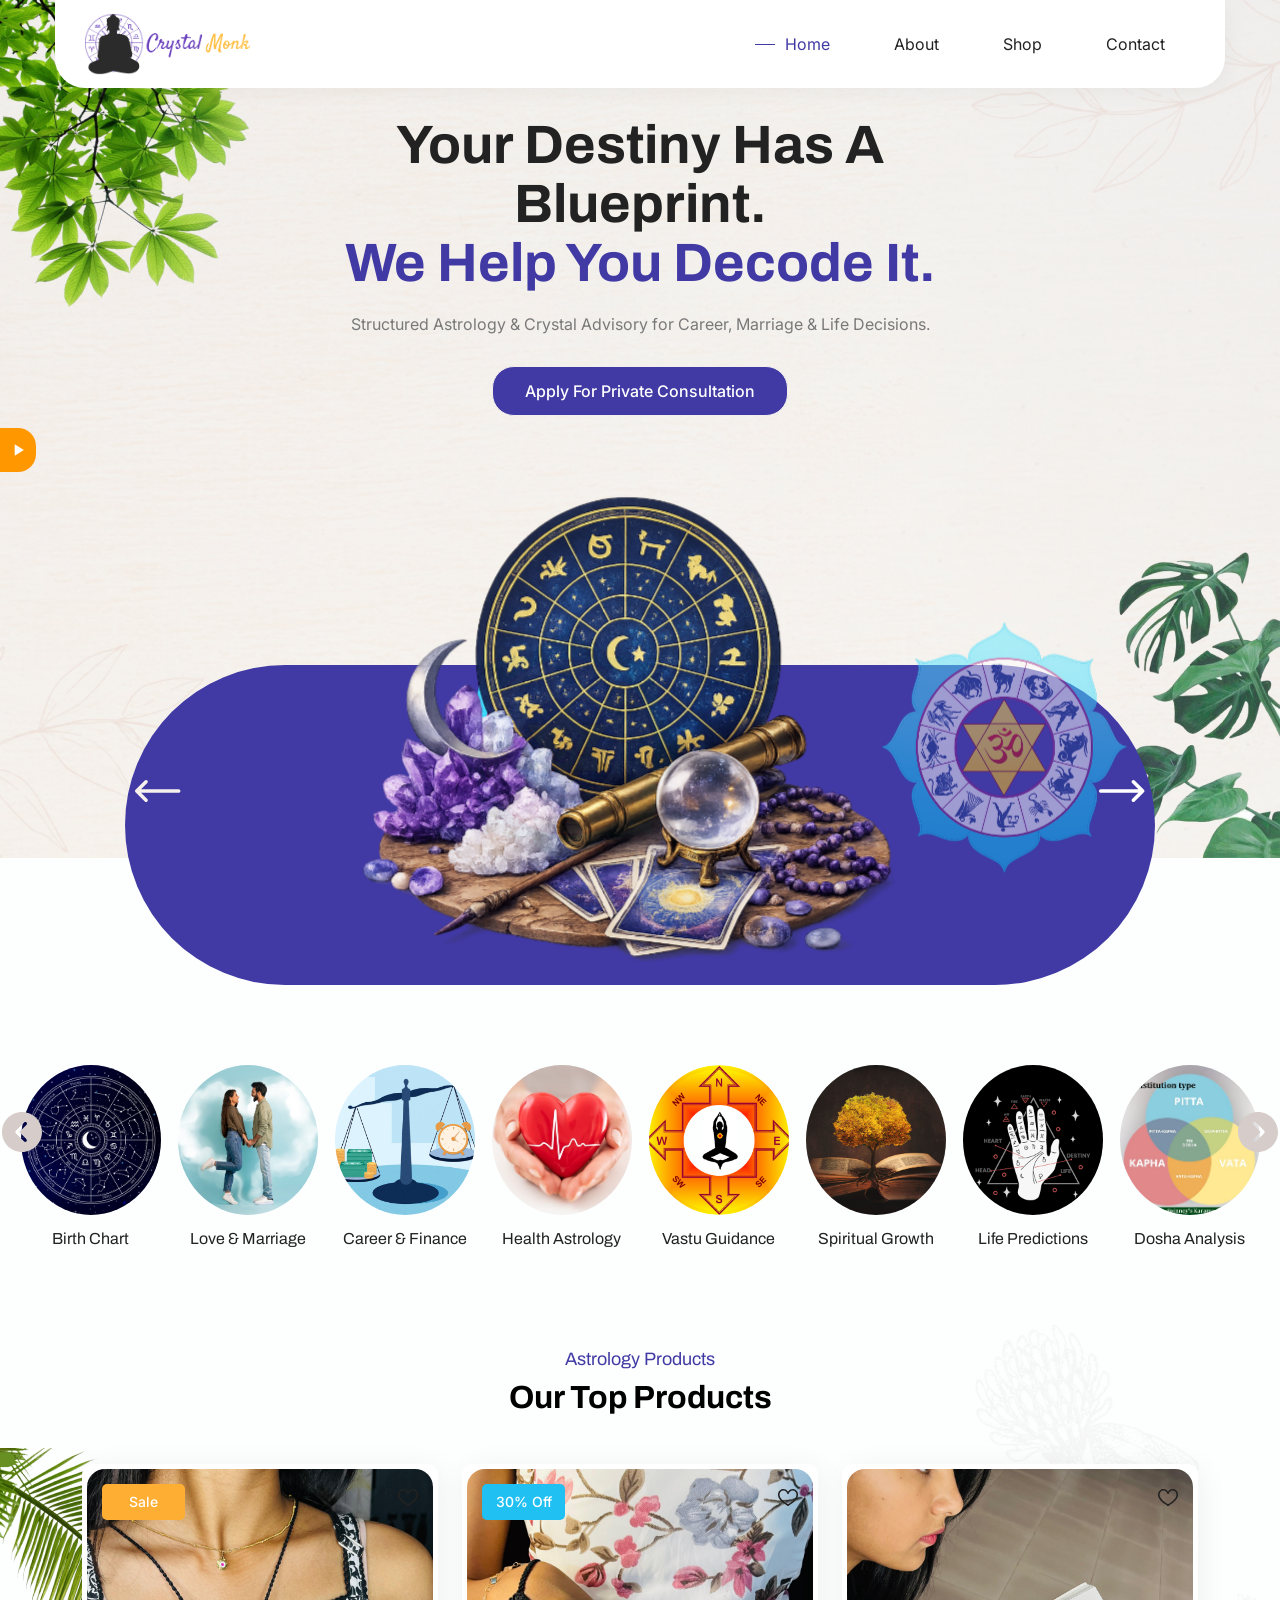
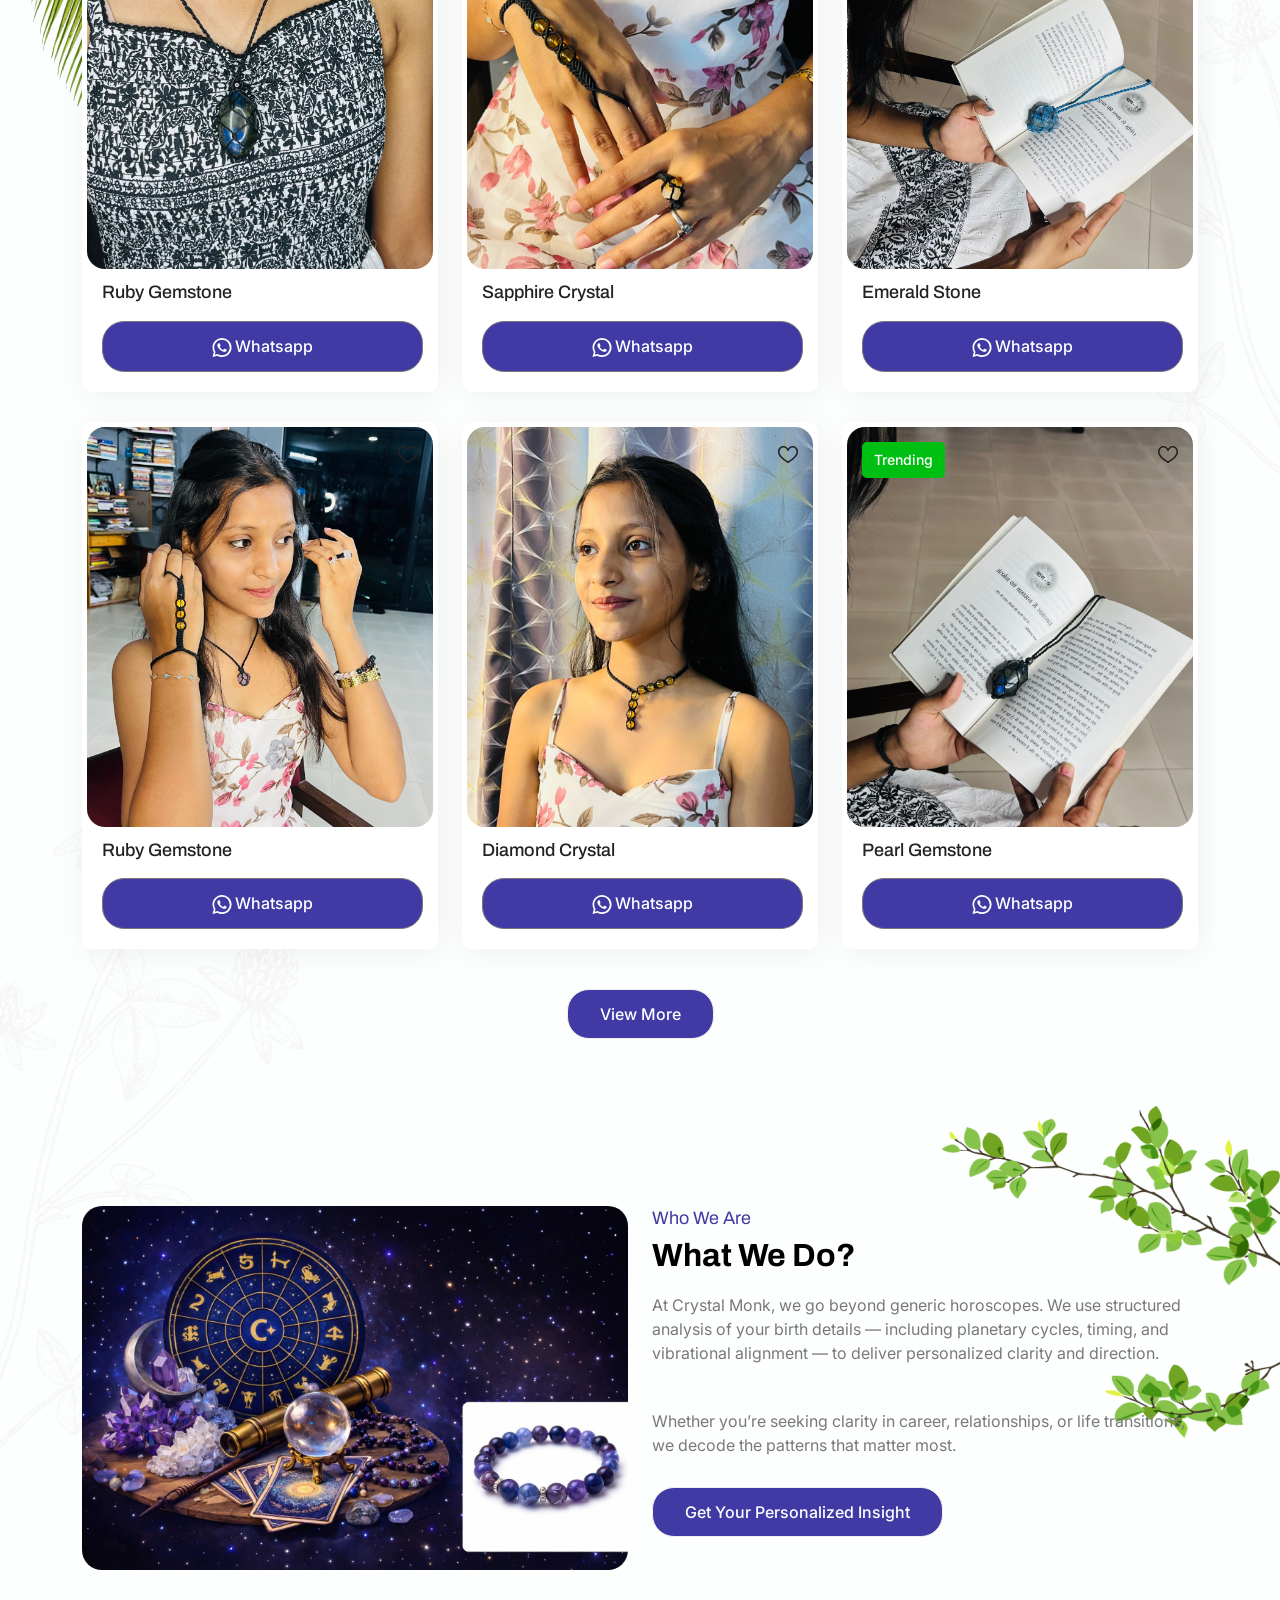
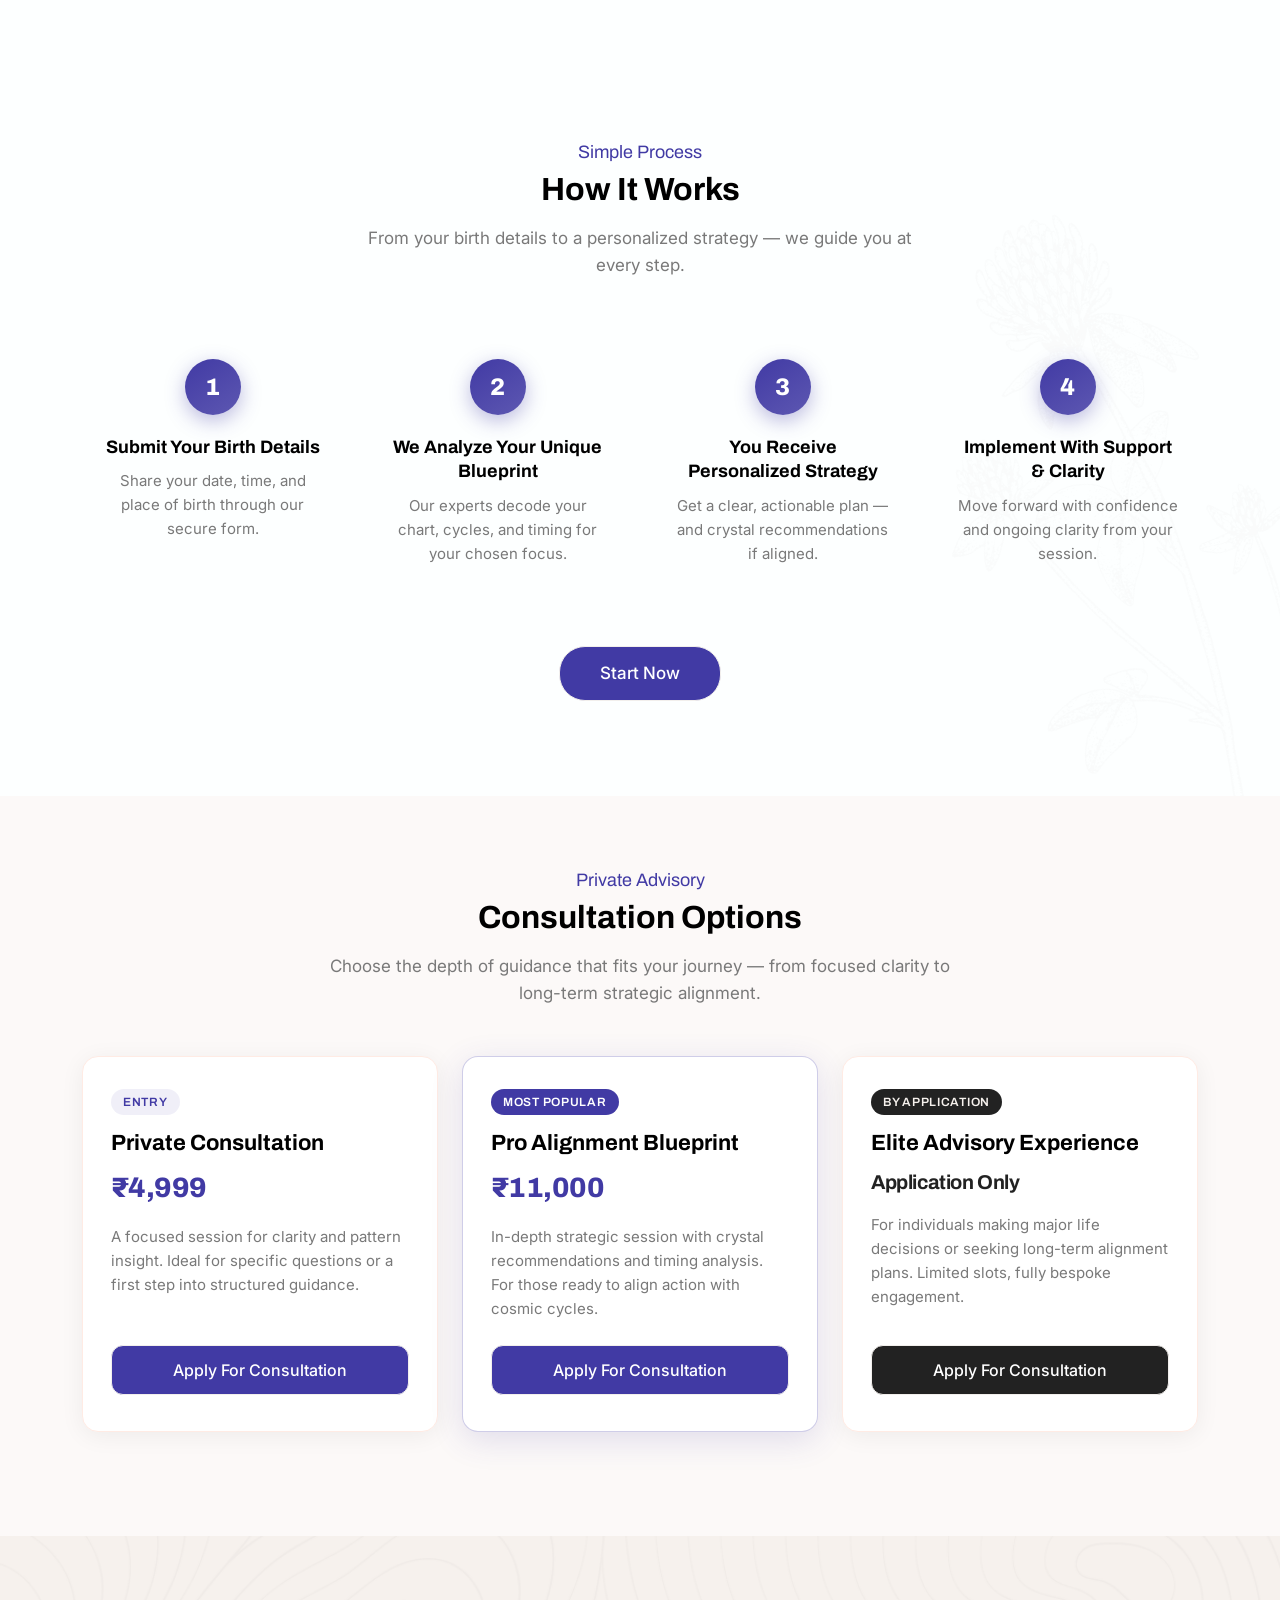
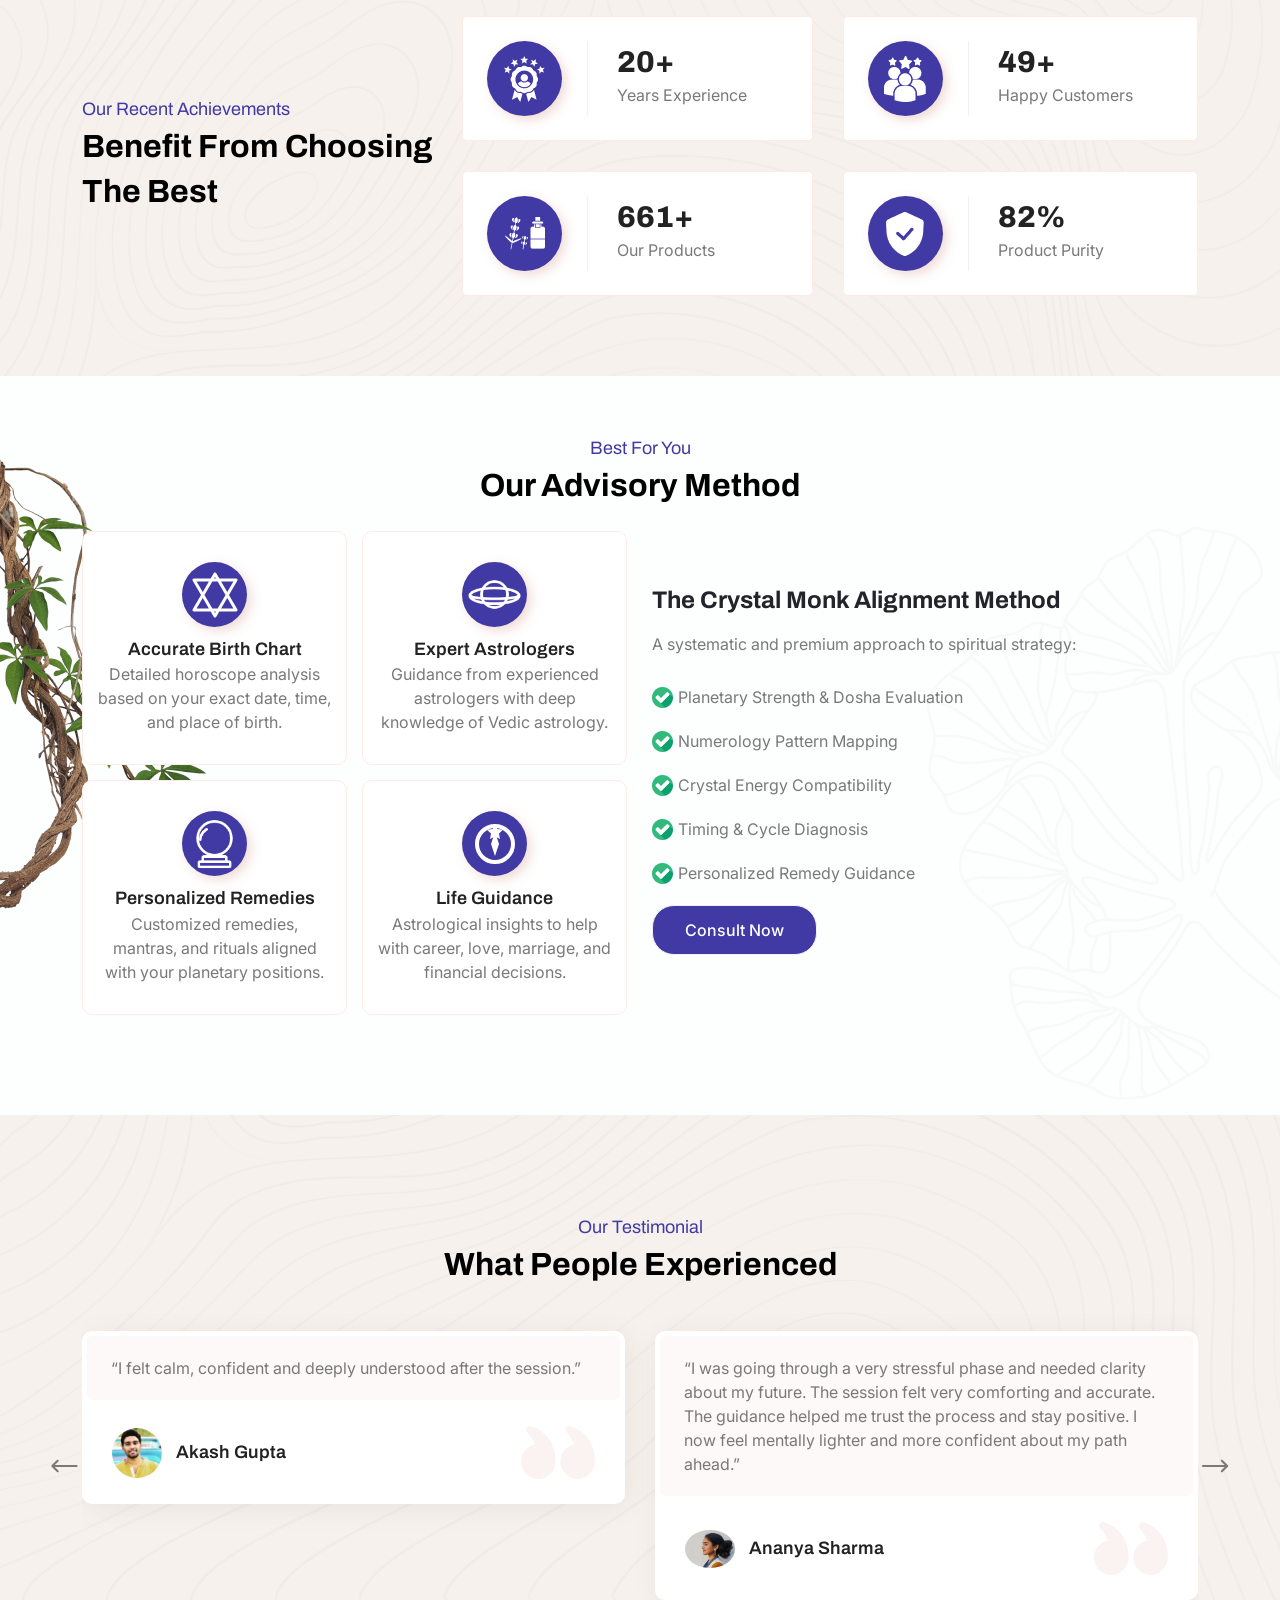
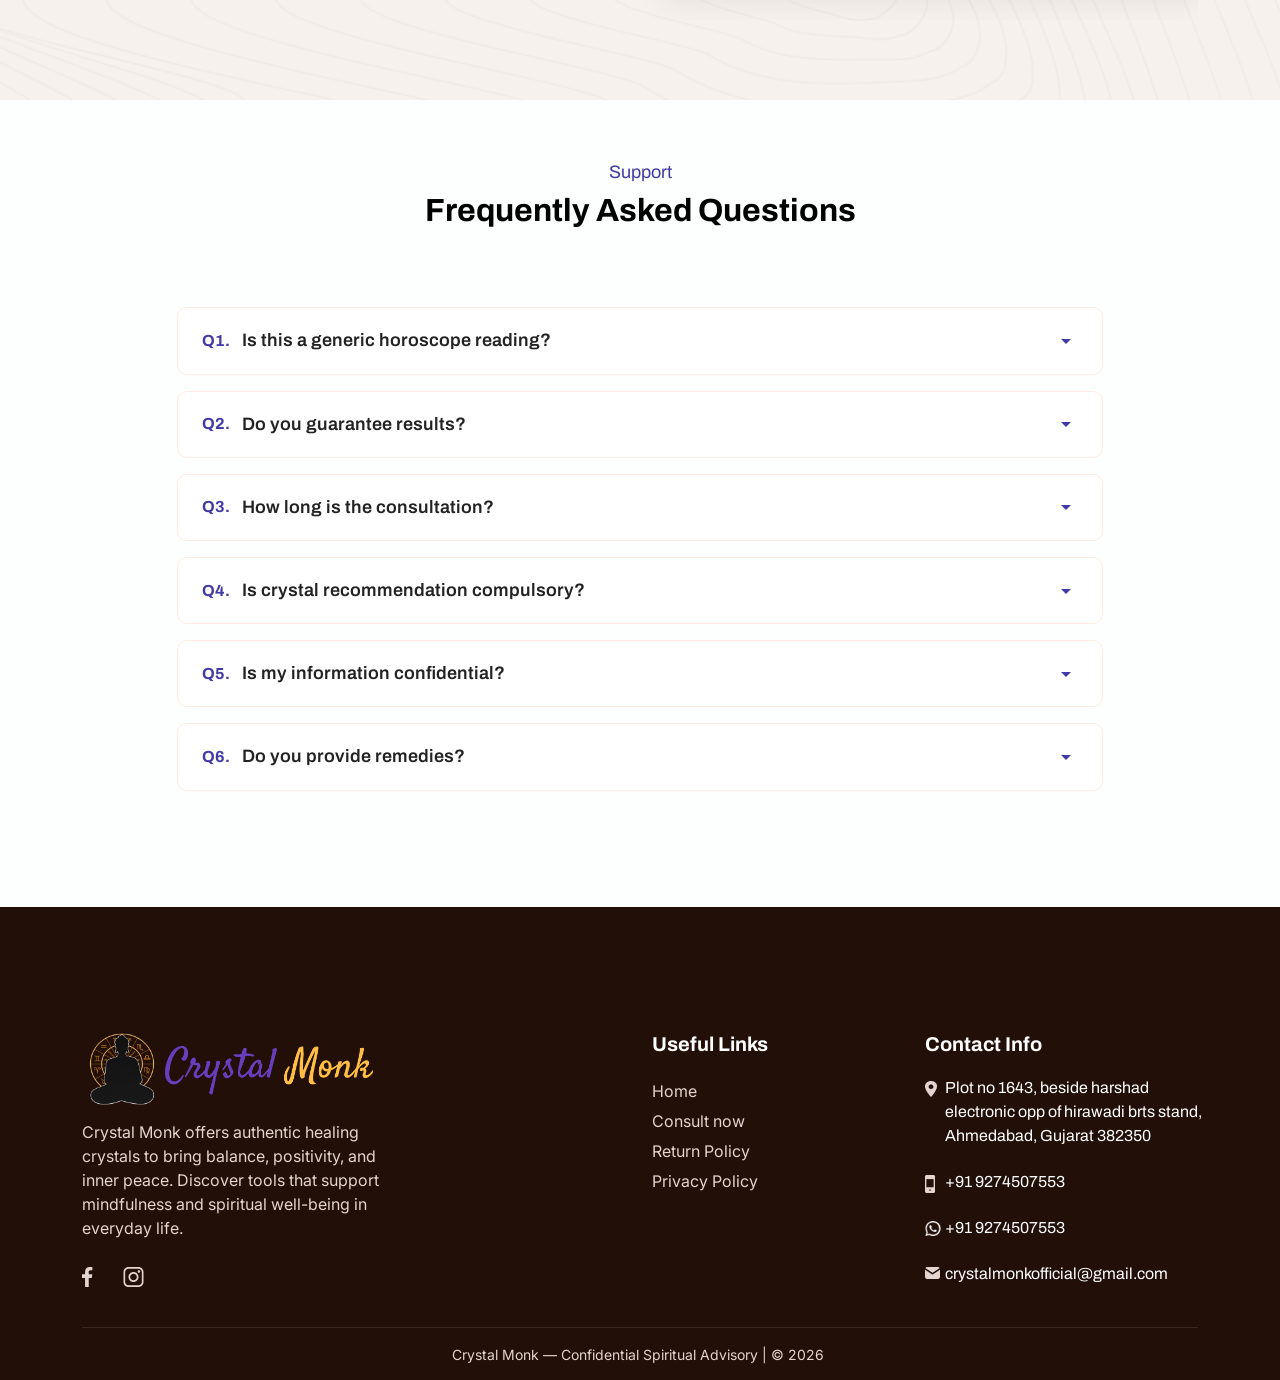
==== commit 7c503c4c: "w/a functionality" ====
--- a/index.html
+++ b/index.html
@@ -412,7 +412,7 @@
                                 </div>
                             </div> -->
 
-                <div class="ayur-tpro-btn">
+                <div class="wa-btn ayur-tpro-btn">
                   <a data-product="Soul Alignment Collection" class="ayur-btn">
                     <span>
                       <img src="assets/images/wa-icon.png" alt="whatsapp" />
@@ -446,7 +446,7 @@
                                     <p>4.5/5</p>
                                 </div>
                             </div> -->
-                <div class="ayur-tpro-btn">
+                <div class="wa-btn ayur-tpro-btn">
                   <a data-product="Soul Alignment Collection" class="ayur-btn">
                     <span>
                       <img src="assets/images/wa-icon.png" alt="whatsapp" />
@@ -479,7 +479,7 @@
                                     <p>4.5/5</p>
                                 </div>
                             </div> -->
-                <div class="ayur-tpro-btn">
+                <div class="wa-btn ayur-tpro-btn">
                   <a data-product="Soul Alignment Collection" class="ayur-btn">
                     <span>
                       <img src="assets/images/wa-icon.png" alt="whatsapp" />
@@ -512,7 +512,7 @@
                                     <p>4.5/5</p>
                                 </div>
                             </div> -->
-                <div class="ayur-tpro-btn">
+                <div class="wa-btn ayur-tpro-btn">
                   <a data-product="Soul Alignment Collection" class="ayur-btn">
                     <span>
                       <img src="assets/images/wa-icon.png" alt="whatsapp" />
@@ -545,7 +545,7 @@
                                     <p>4.5/5</p>
                                 </div>
                             </div> -->
-                <div class="ayur-tpro-btn">
+                <div class="wa-btn ayur-tpro-btn">
                   <a data-product="Soul Alignment Collection" class="ayur-btn">
                     <span>
                       <img src="assets/images/wa-icon.png" alt="whatsapp" />
@@ -579,7 +579,7 @@
                                     <p>4.5/5</p>
                                 </div>
                             </div> -->
-                <div class="ayur-tpro-btn">
+                <div class="wa-btn ayur-tpro-btn">
                   <a data-product="Soul Alignment Collection" class="ayur-btn">
                     <span>
                       <img src="assets/images/wa-icon.png" alt="whatsapp" />
@@ -1913,7 +1913,7 @@
 
     <!-- -------------------------wA msg----------------------------  -->
     <script>
-      document.querySelectorAll(".ayur-btn").forEach((button) => {
+      document.querySelectorAll(".wa-btn").forEach((button) => {
         button.addEventListener("click", function () {
           const productName = this.getAttribute("data-product");
 
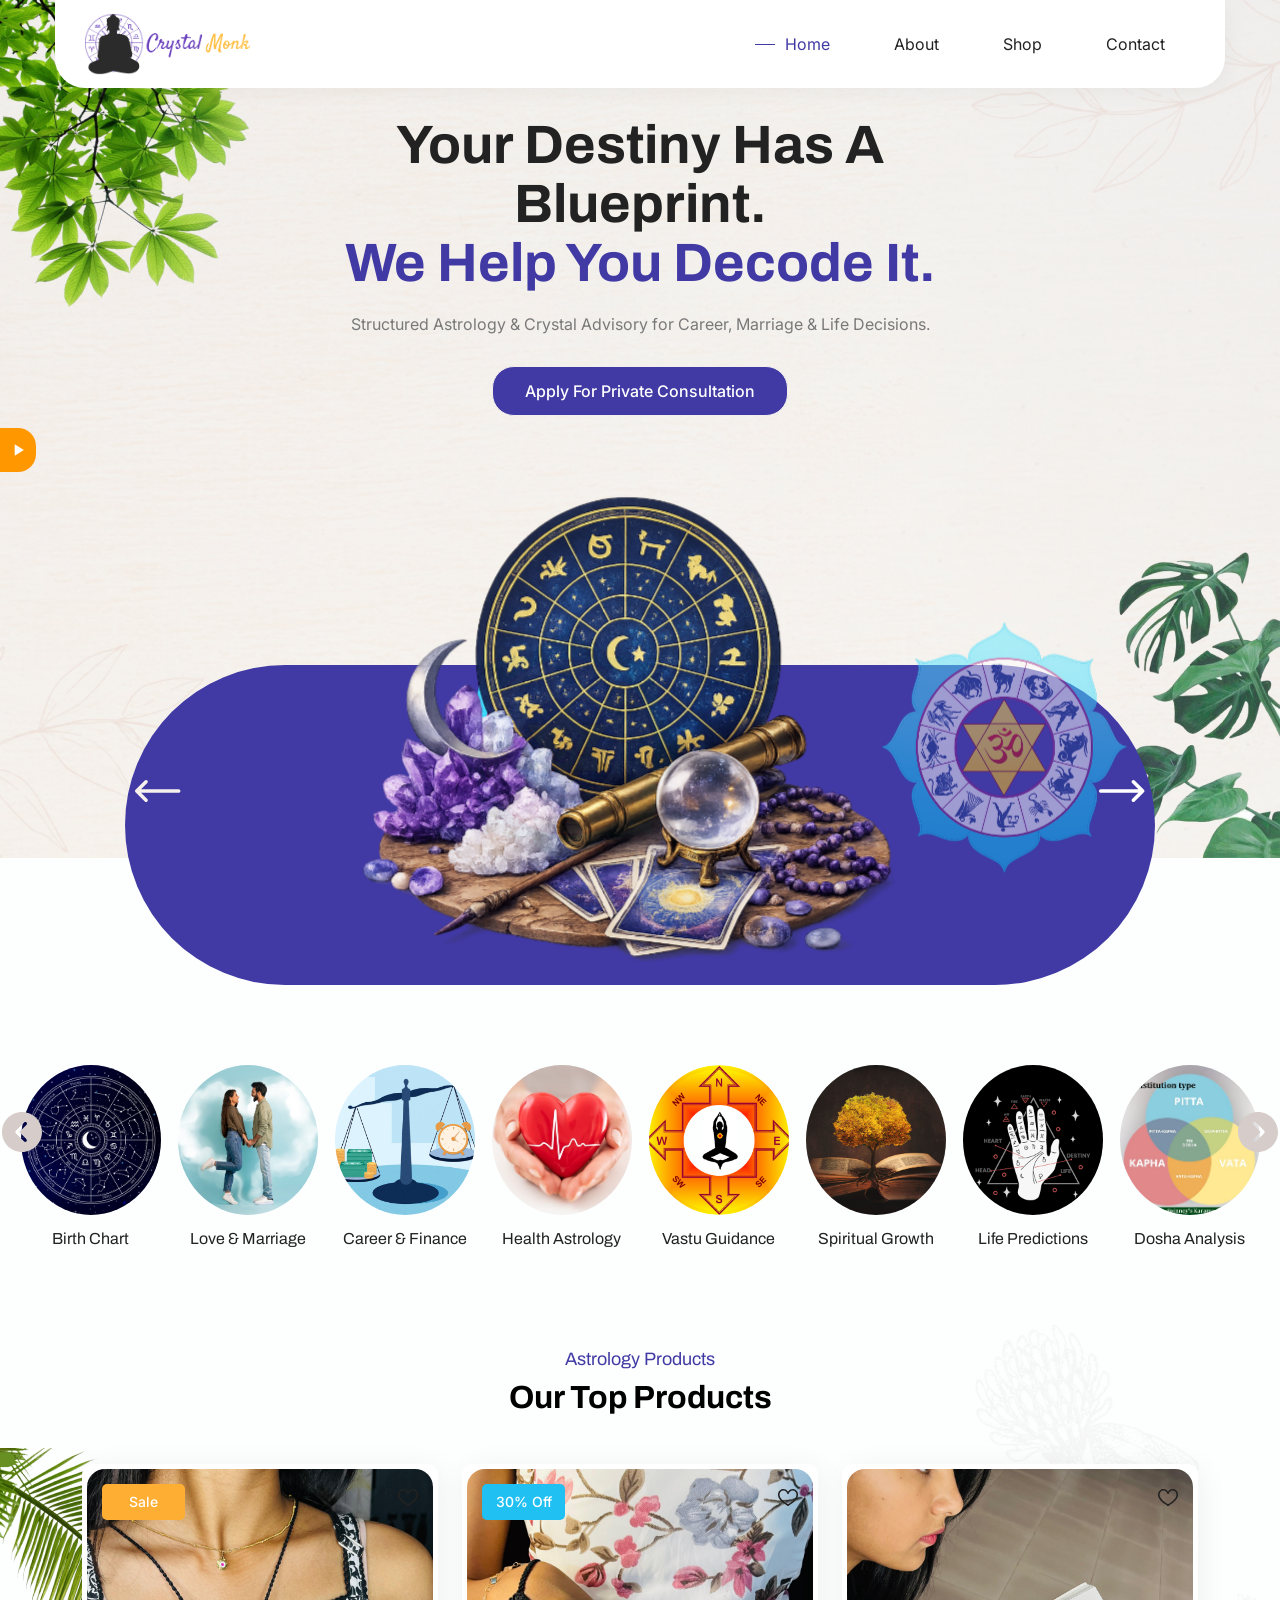
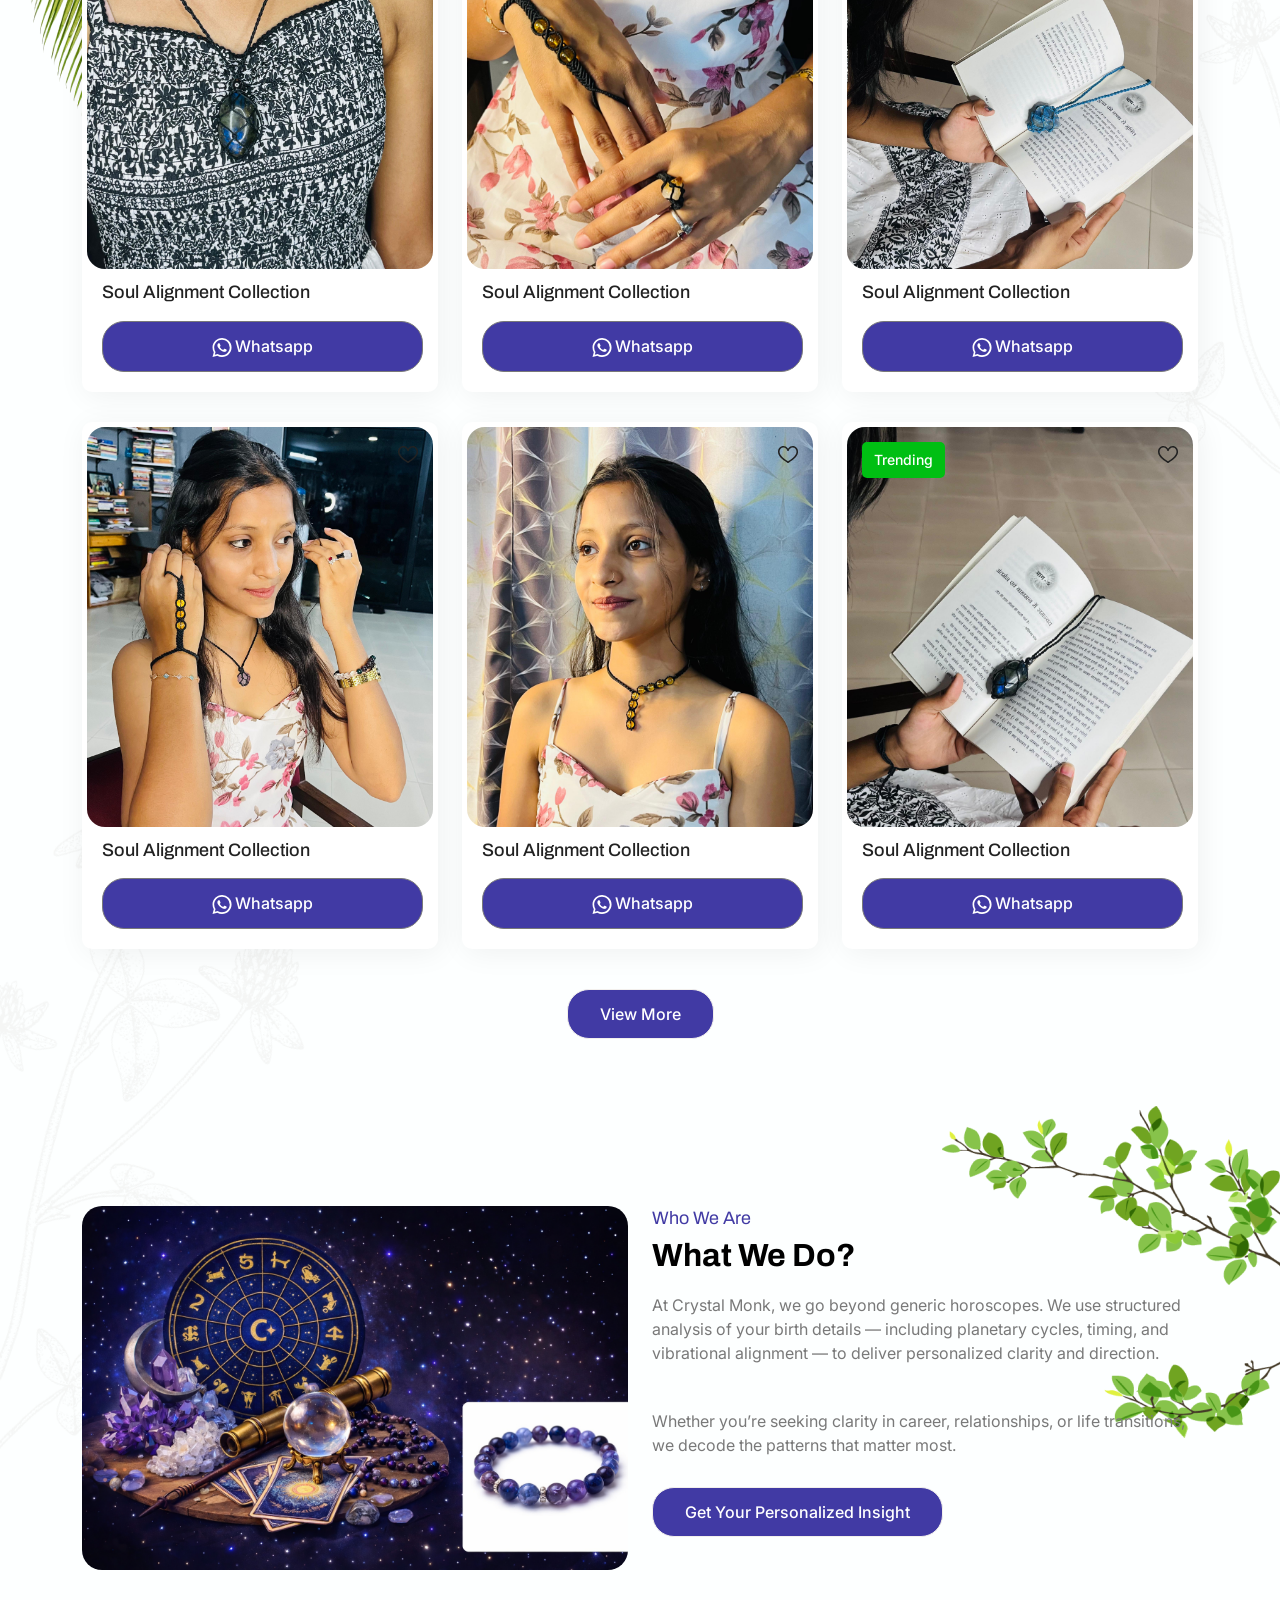
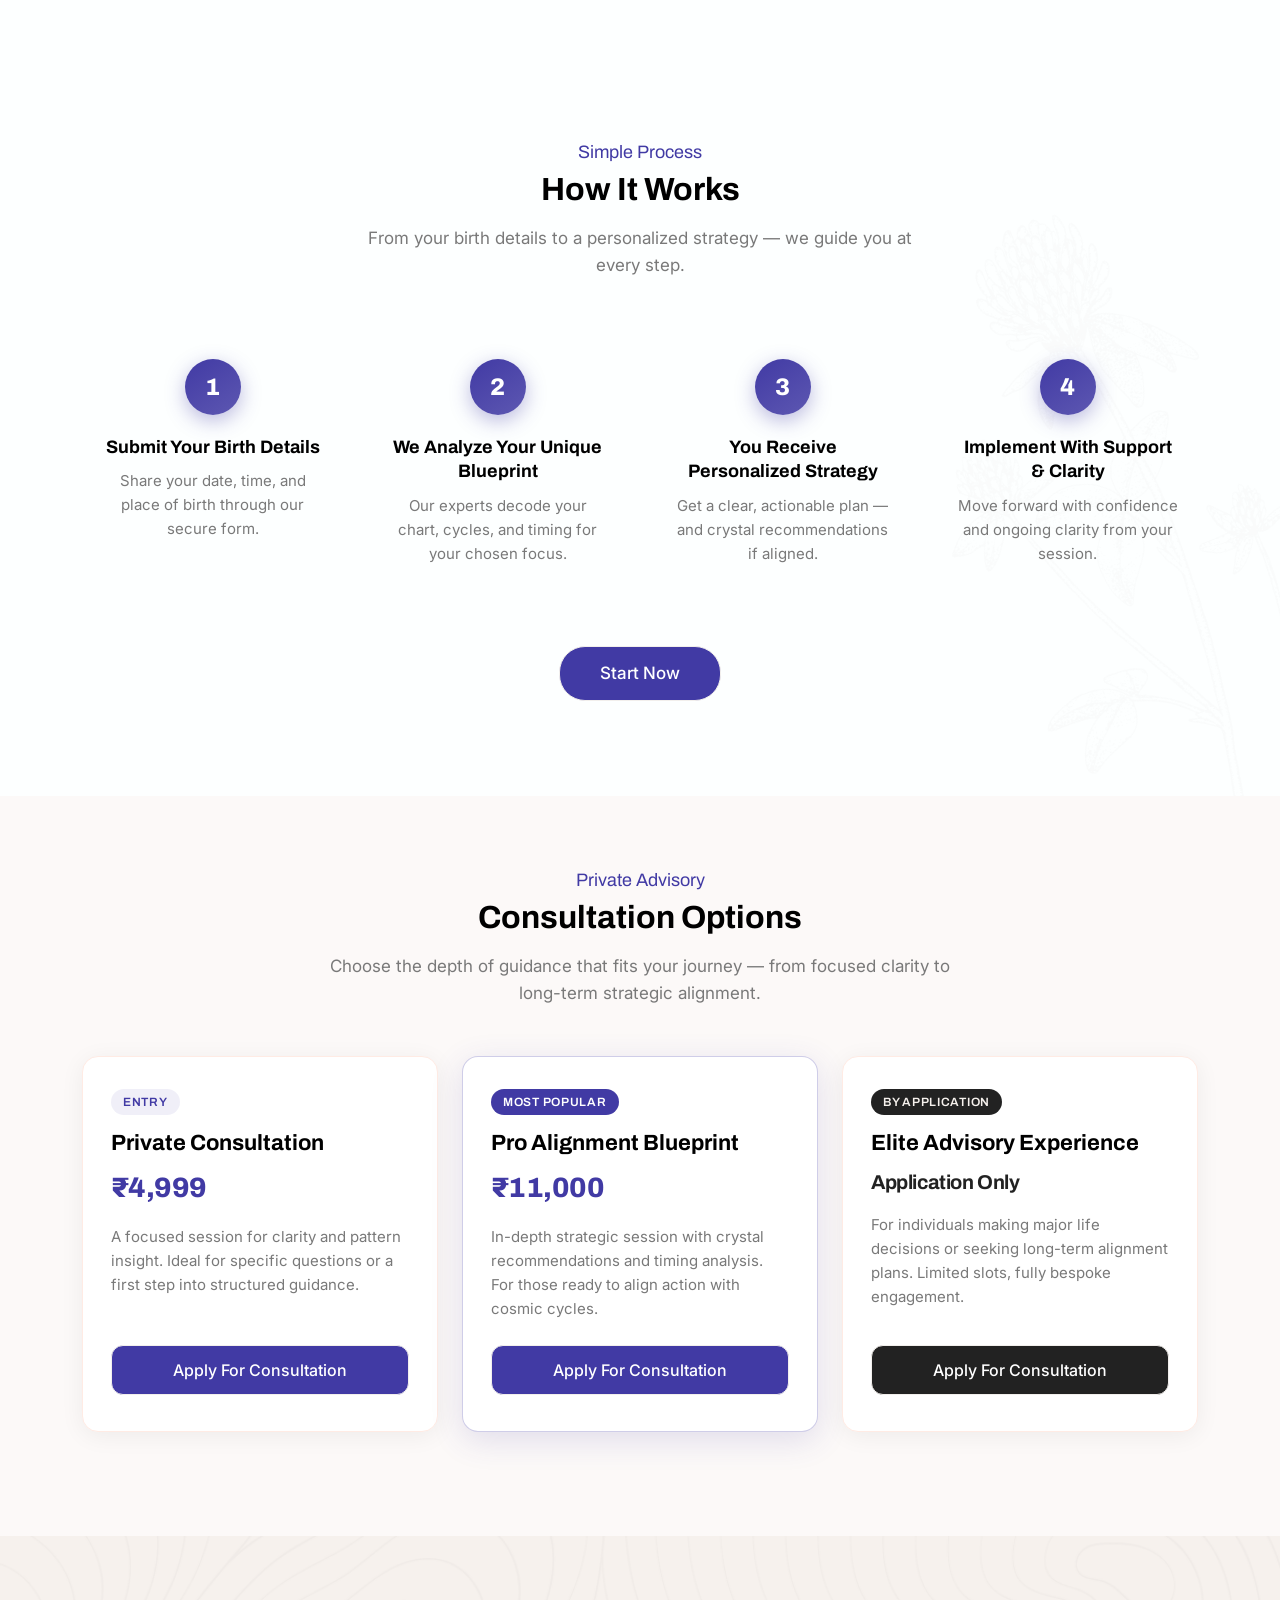
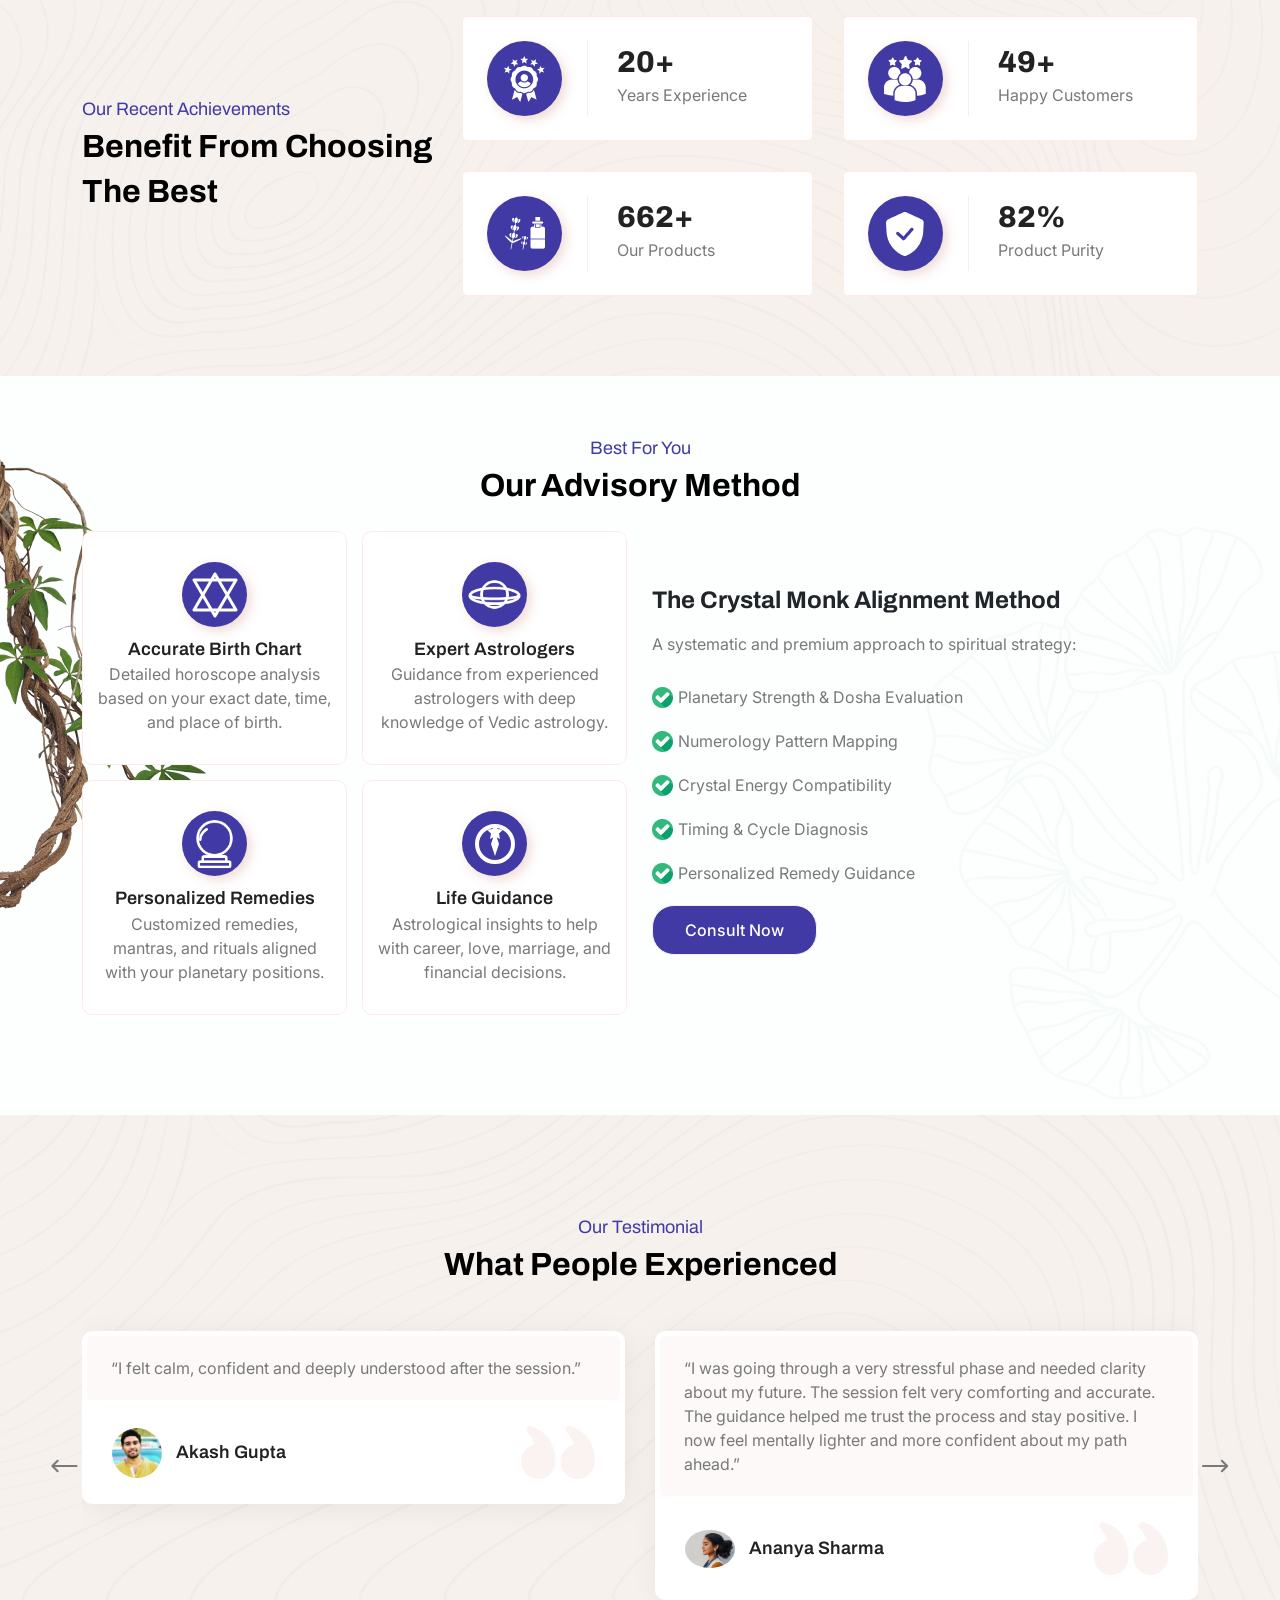
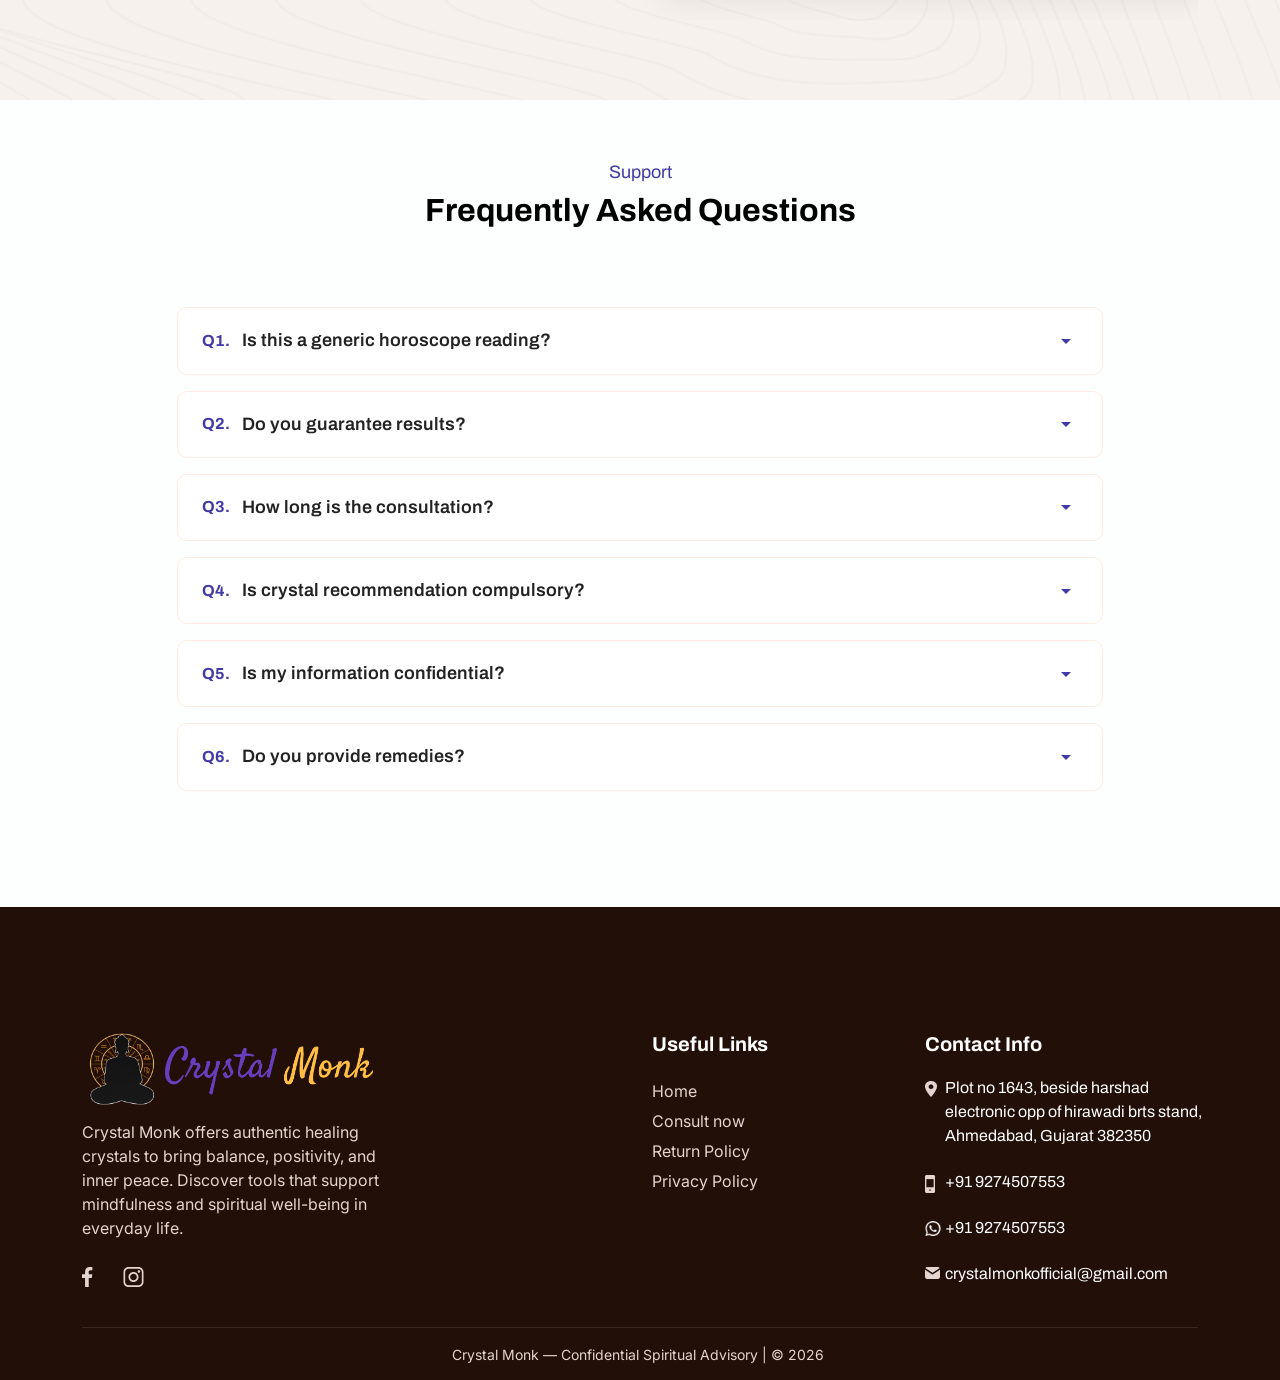
==== commit 85708d22: "name change" ====
--- a/index.html
+++ b/index.html
@@ -403,7 +403,7 @@
                 </div>
               </div>
               <div class="ayur-tpro-text">
-                <h3><a href="shop-single.html">Ruby Gemstone</a></h3>
+                <h3><a href="shop-single.html">Soul Alignment Collection</a></h3>
                 <!-- <div class="ayur-tpro-price">
                                 <p><del>₹2500</del>₹1499</p>
                                 <div class="ayur-tpro-star">
@@ -438,7 +438,7 @@
                 </div>
               </div>
               <div class="ayur-tpro-text">
-                <h3><a href="shop-single.html">Sapphire Crystal</a></h3>
+                <h3><a href="shop-single.html">Soul Alignment Collection</a></h3>
                 <!-- <div class="ayur-tpro-price">
                                 <p><del>₹2500</del>₹1499</p>
                                 <div class="ayur-tpro-star">
@@ -471,7 +471,7 @@
                 </div>
               </div>
               <div class="ayur-tpro-text">
-                <h3><a href="shop-single.html">Emerald Stone</a></h3>
+                <h3><a href="shop-single.html">Soul Alignment Collection</a></h3>
                 <!-- <div class="ayur-tpro-price">
                                 <p><del>₹2500</del>₹1499</p>
                                 <div class="ayur-tpro-star">
@@ -504,7 +504,7 @@
                 </div>
               </div>
               <div class="ayur-tpro-text">
-                <h3><a href="shop-single.html">Ruby Gemstone</a></h3>
+                <h3><a href="shop-single.html">Soul Alignment Collection</a></h3>
                 <!-- <div class="ayur-tpro-price">
                                 <p><del>₹2500</del>₹1499</p>
                                 <div class="ayur-tpro-star">
@@ -537,7 +537,7 @@
                 </div>
               </div>
               <div class="ayur-tpro-text">
-                <h3><a href="shop-single.html">Diamond Crystal</a></h3>
+                <h3><a href="shop-single.html">Soul Alignment Collection</a></h3>
                 <!-- <div class="ayur-tpro-price">
                                 <p><del>₹2500</del>₹1499</p>
                                 <div class="ayur-tpro-star">
@@ -571,7 +571,7 @@
                 </div>
               </div>
               <div class="ayur-tpro-text">
-                <h3><a href="shop-single.html">Pearl Gemstone</a></h3>
+                <h3><a href="shop-single.html">Soul Alignment Collection</a></h3>
                 <!-- <div class="ayur-tpro-price">
                                 <p><del></del></p>
                                 <div class="ayur-tpro-star">
